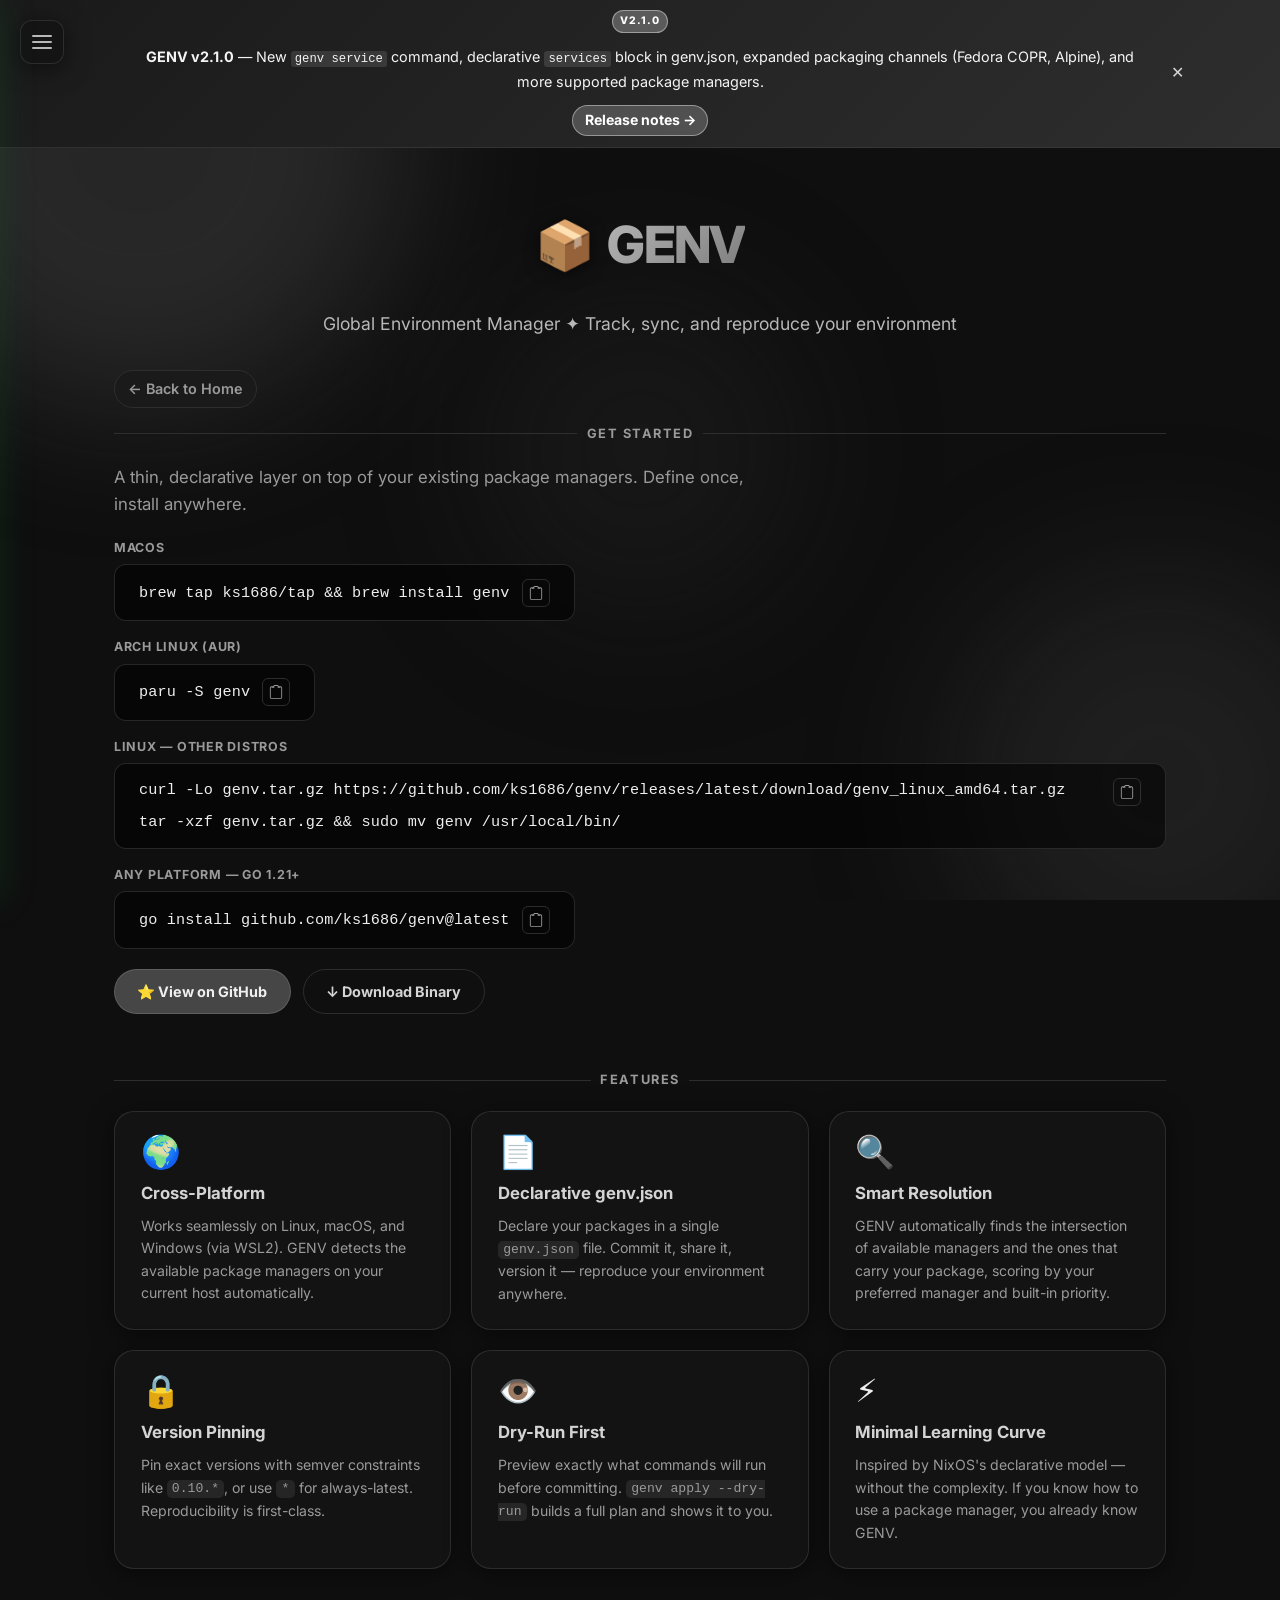
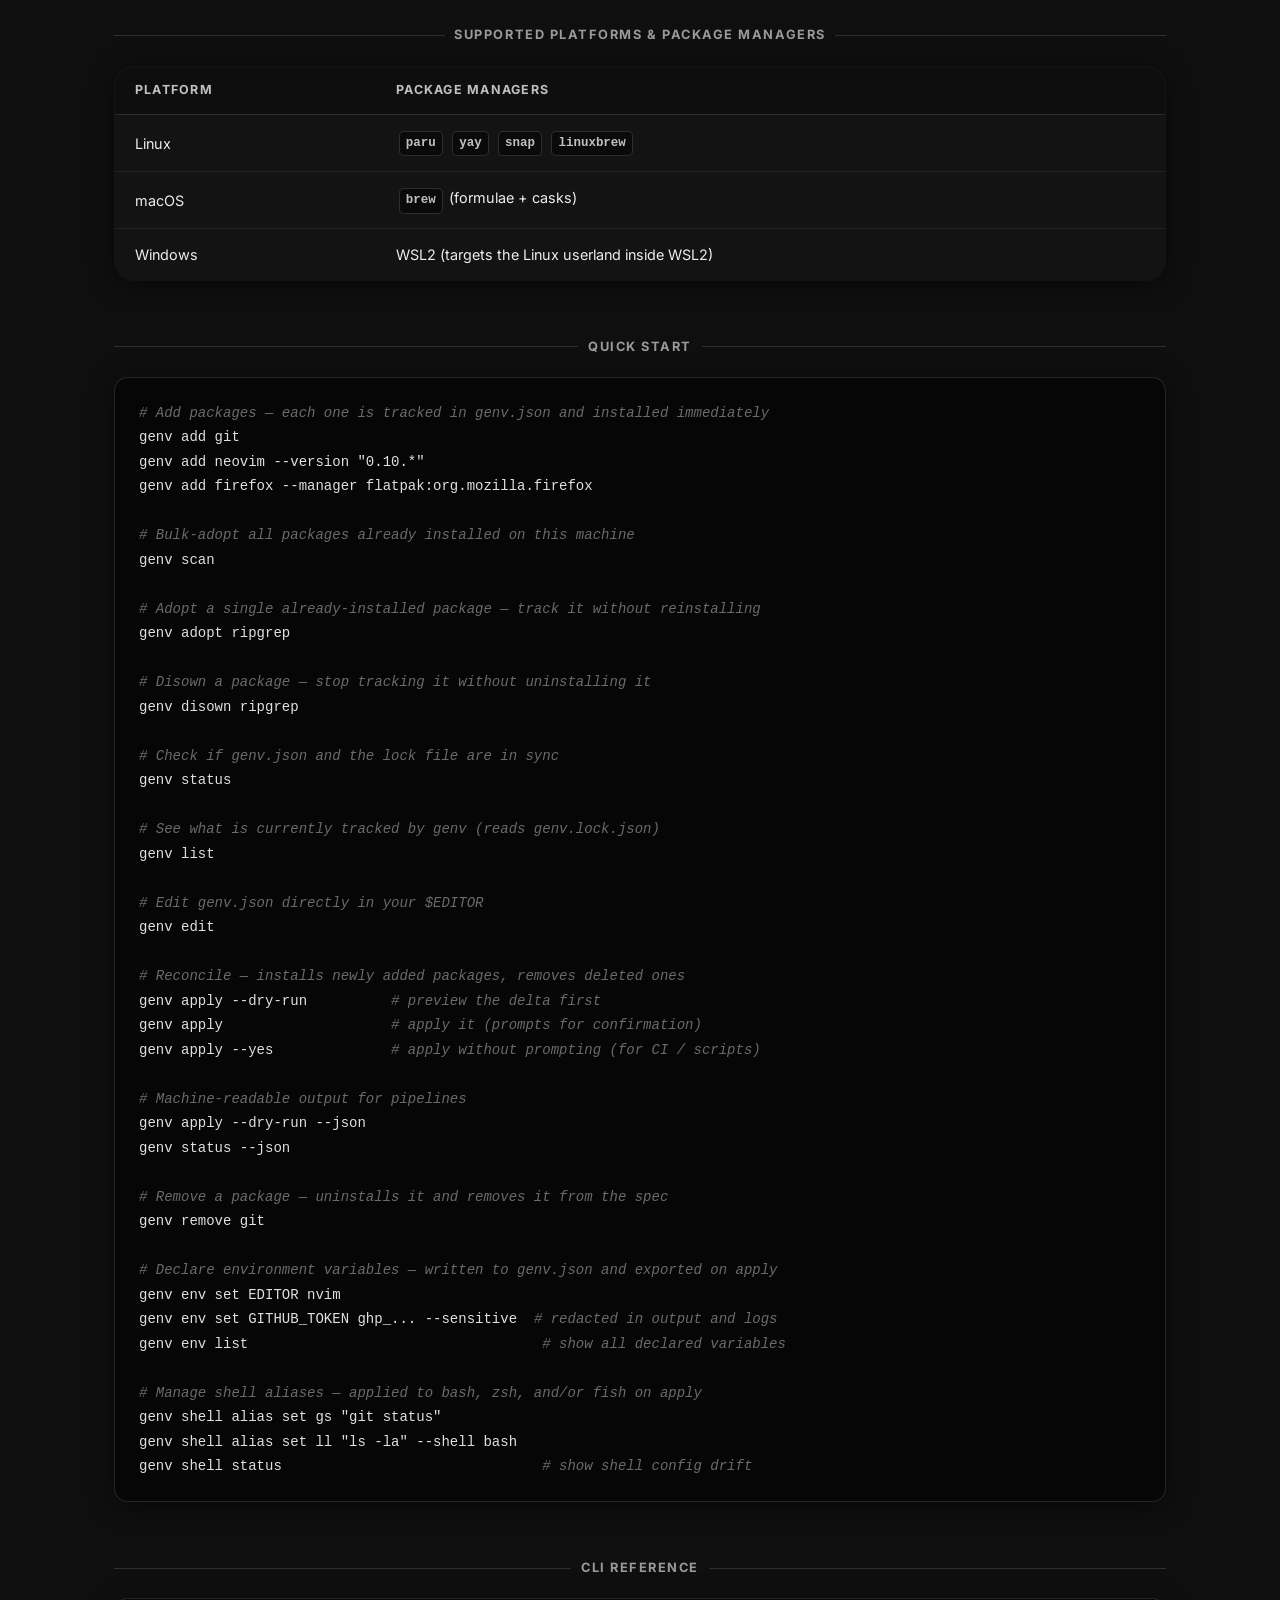
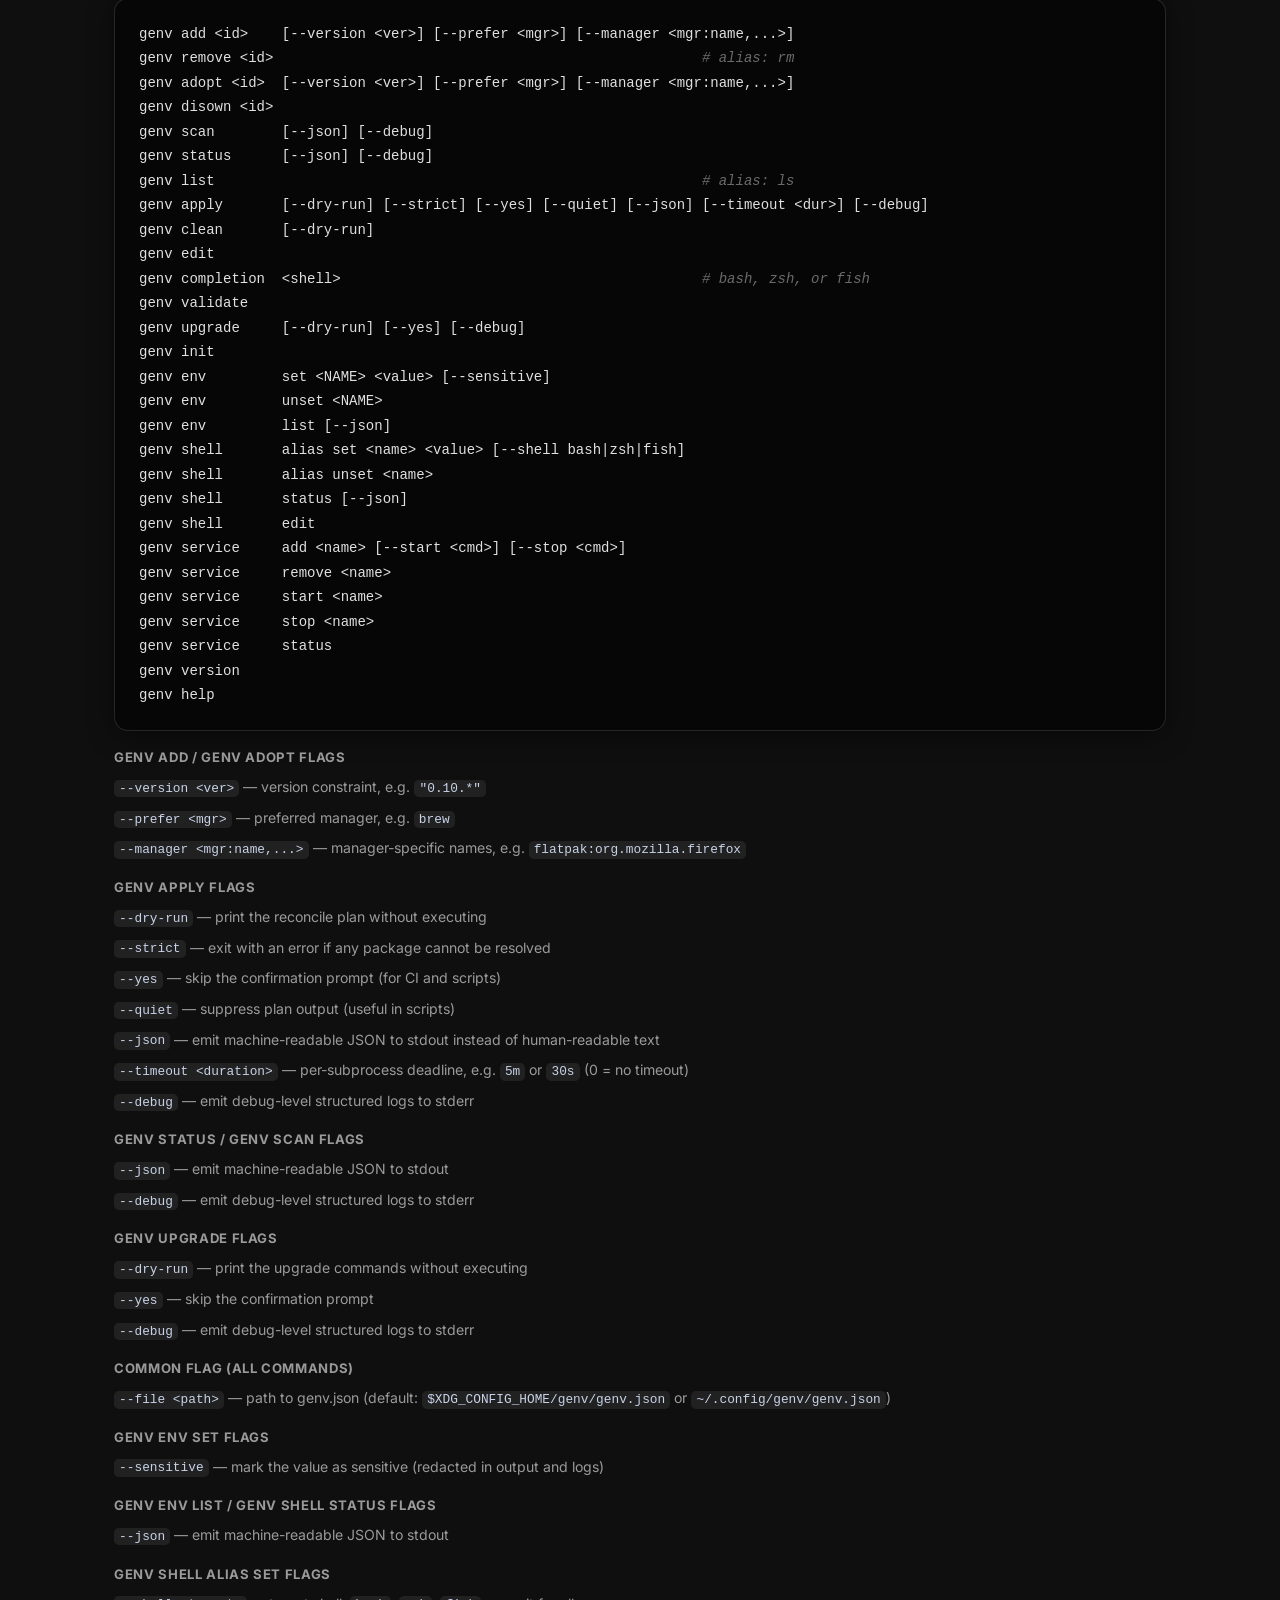
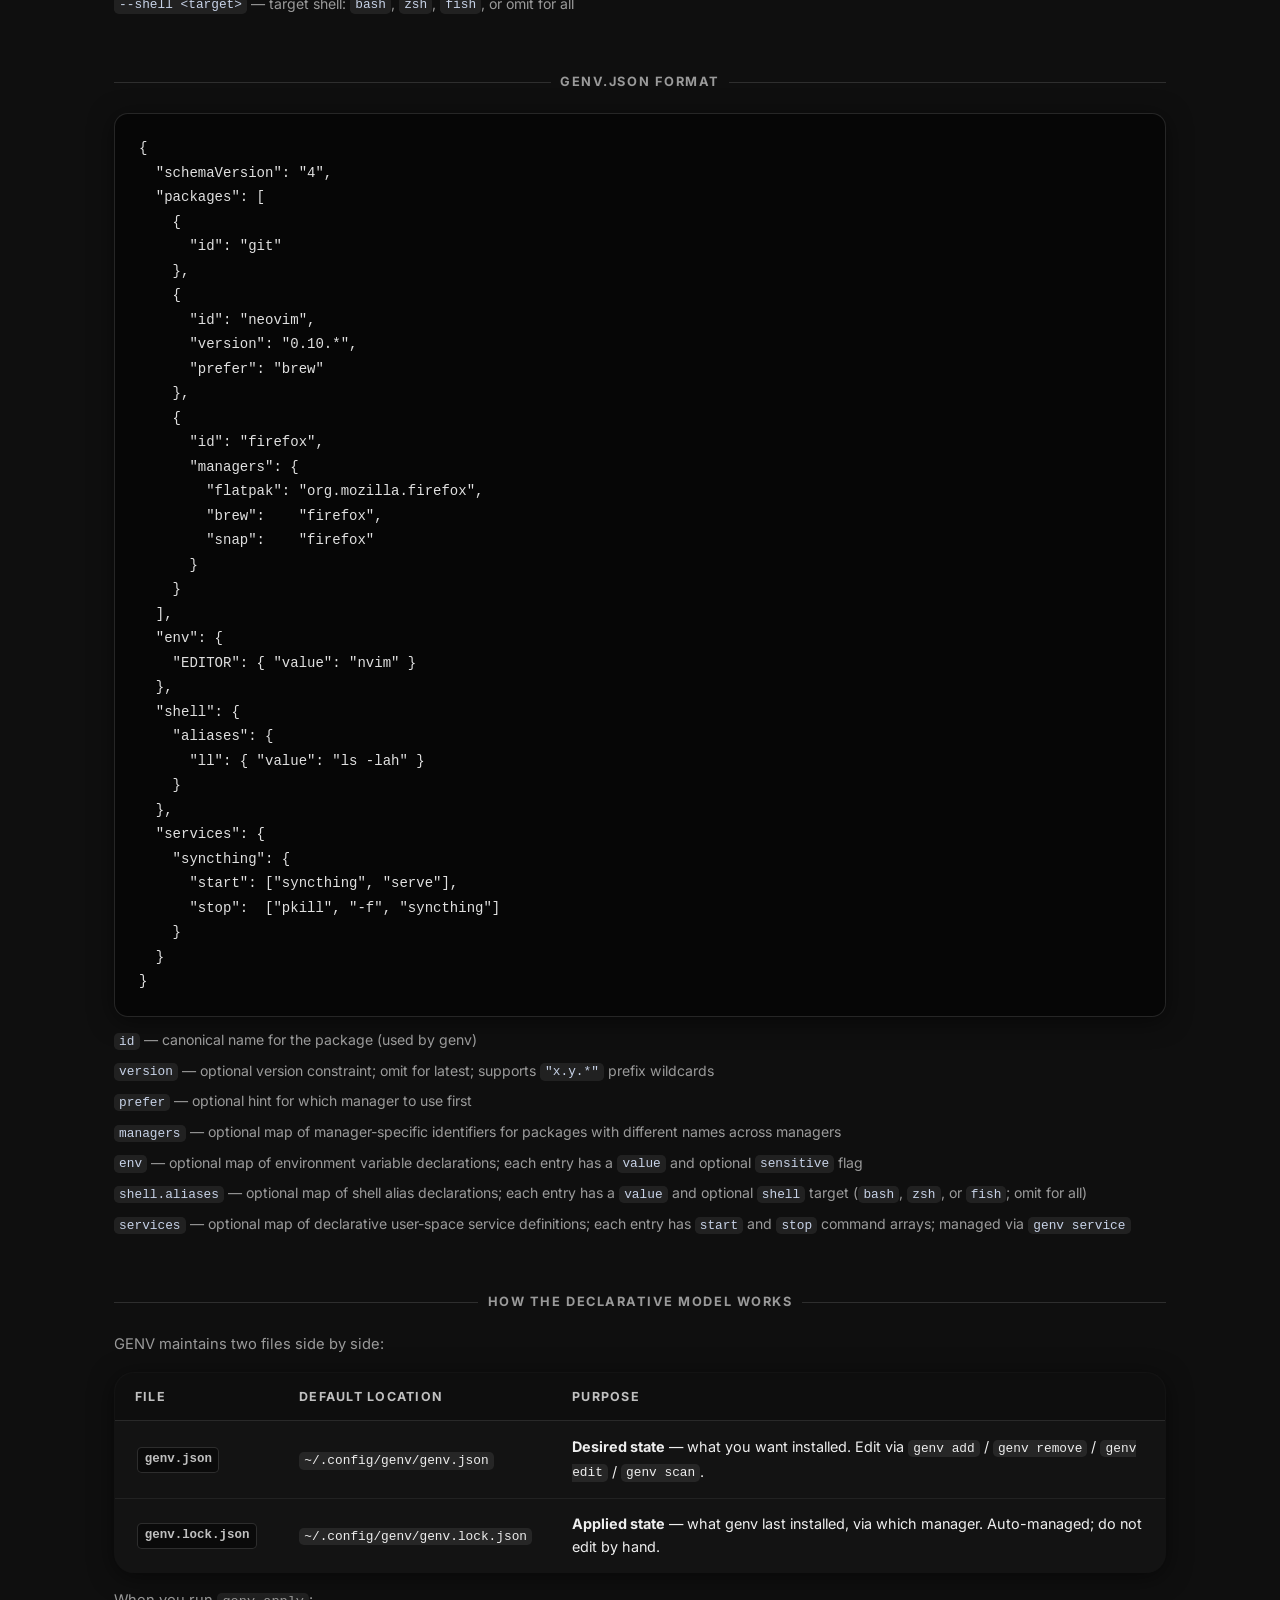
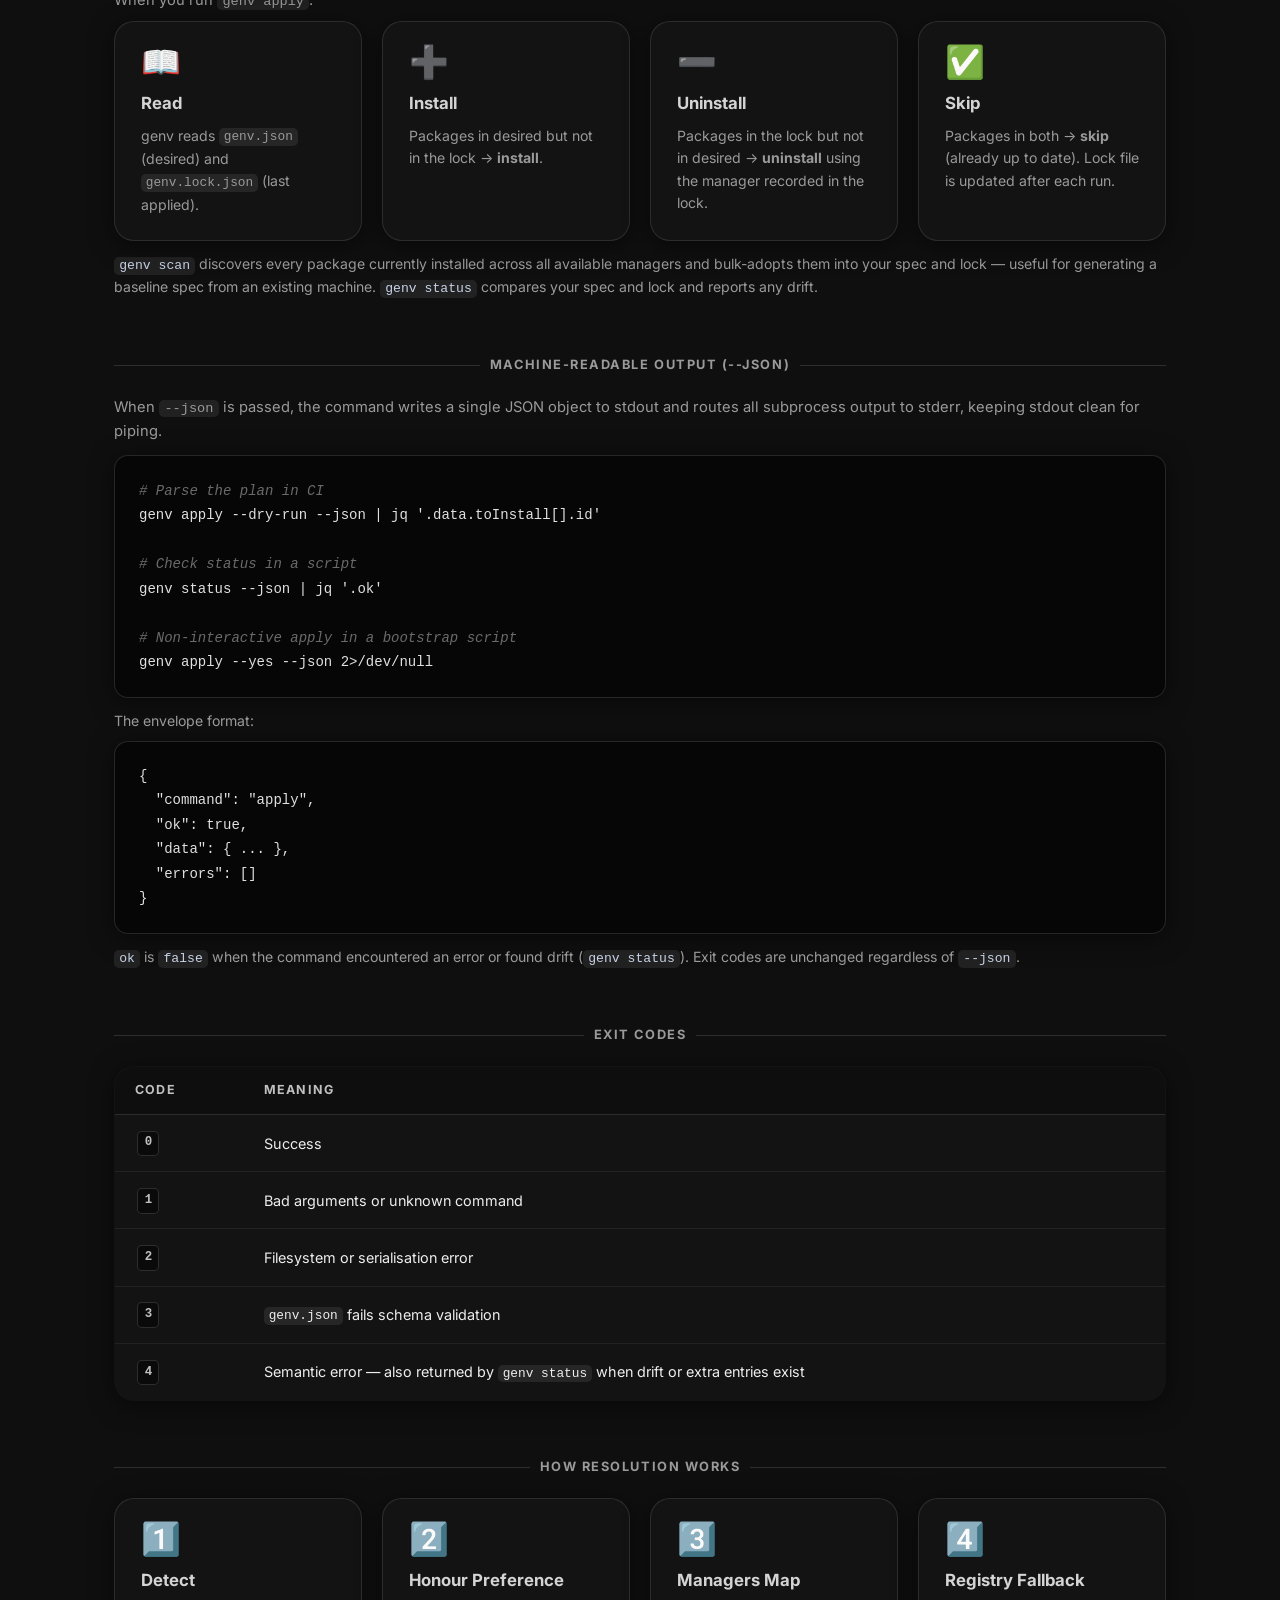
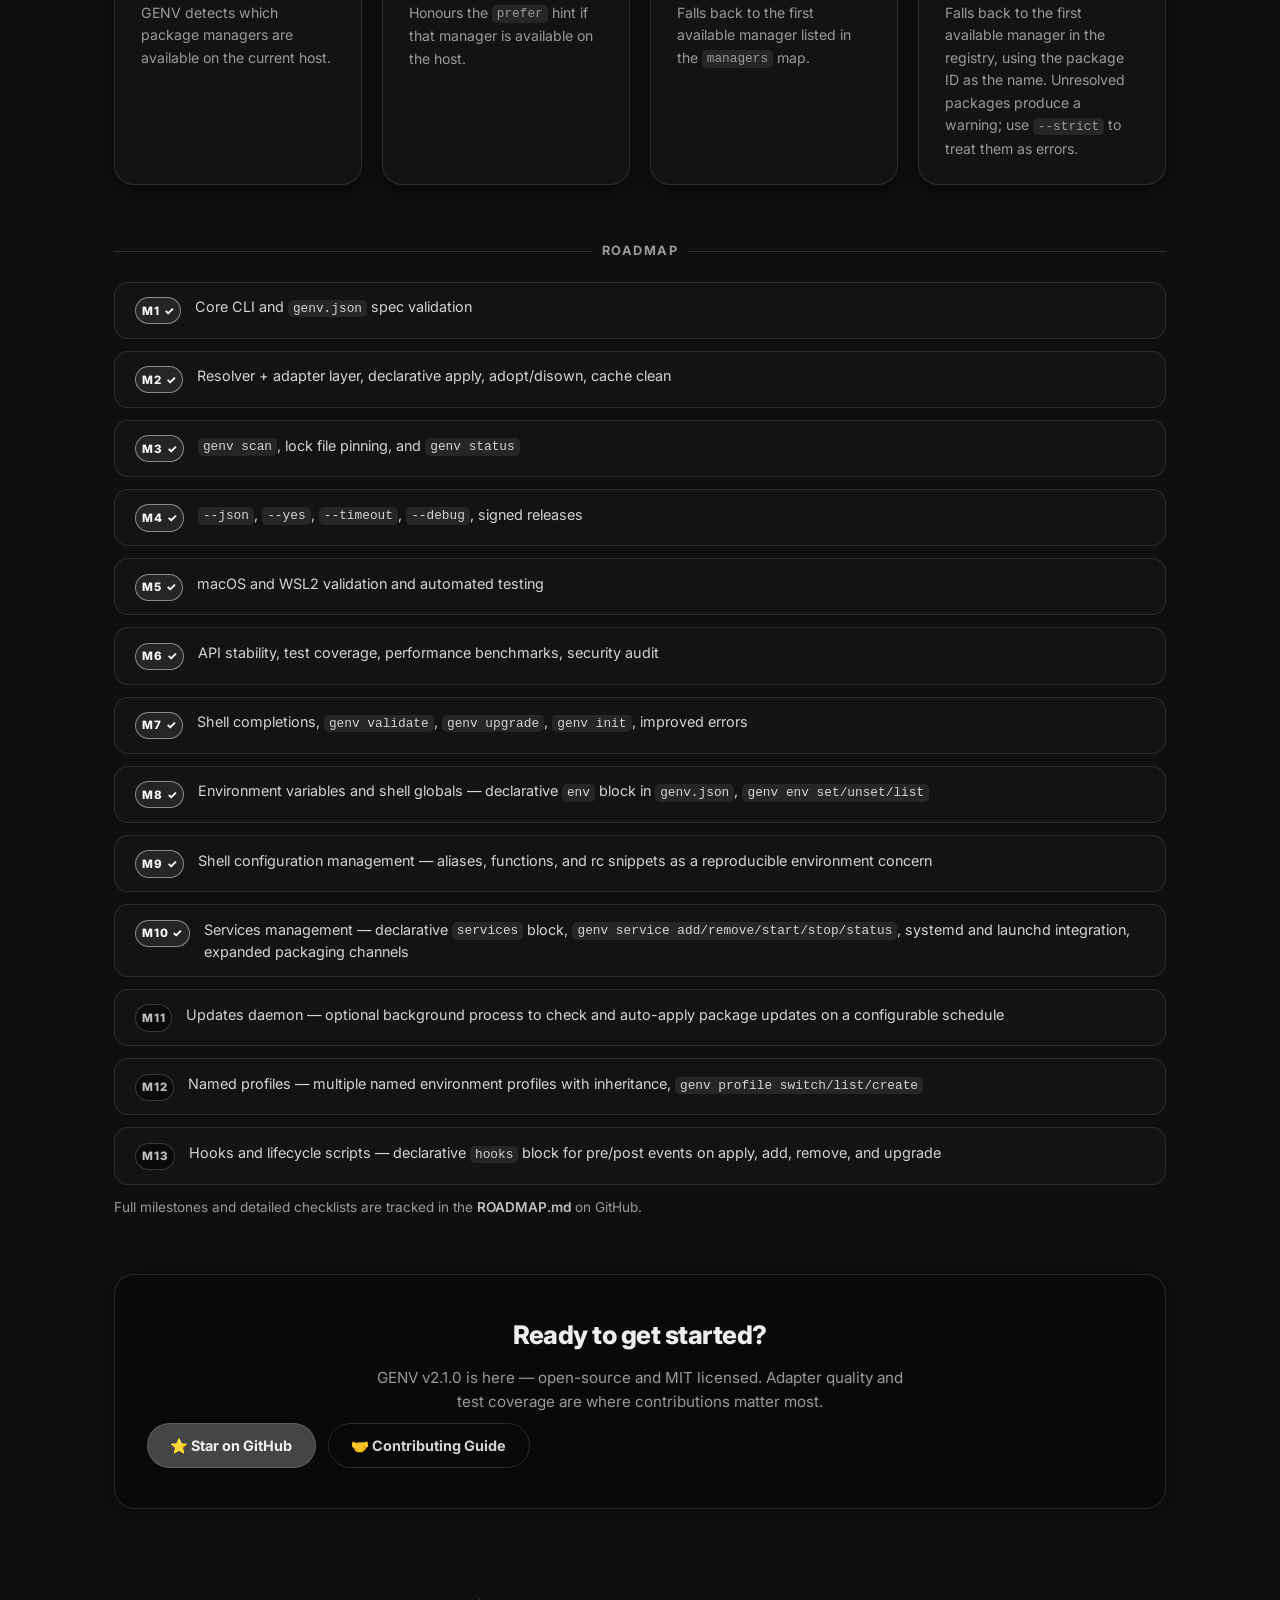
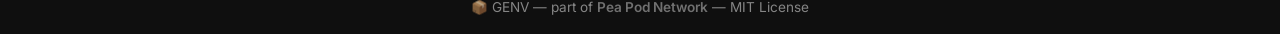
==== genv/index.html @ e80be3cb "Remove $ prompt typos and add copy-to-clipboard buttons to install commands Co-authored-by: ks1686 <" ====
<!DOCTYPE html>
<html lang="en">
  <head>
    <meta charset="UTF-8" />
    <meta name="viewport" content="width=device-width, initial-scale=1.0" />
    <meta name="description" content="GENV — The Global Environment Manager. Track, sync, and reproduce your software environment across Linux, macOS, and WSL2." />
    <meta name="theme-color" content="#000000" />

    <!-- Open Graph / Social preview -->
    <meta property="og:type" content="website" />
    <meta property="og:title" content="GENV — Global Environment Manager" />
    <meta property="og:description" content="Track, sync, and reproduce your software environment across Linux, macOS, and WSL2." />
    <meta property="og:image" content="https://ks1686.github.io/favicon.png" />

    <!-- Favicon -->
    <link rel="icon" type="image/png" href="/favicon.png" />
    <link rel="apple-touch-icon" href="/apple-touch-icon.png" />
    <link rel="manifest" href="/manifest.json" />

    <!-- Fonts -->
    <link rel="preconnect" href="https://fonts.googleapis.com" />
    <link rel="preconnect" href="https://fonts.gstatic.com" crossorigin />
    <link href="https://fonts.googleapis.com/css2?family=Inter:wght@400;600;700;800&display=swap" rel="stylesheet" />

    <!-- Styles -->
    <link rel="stylesheet" href="/css/styles.css" />
    <link rel="stylesheet" href="/css/genv.css" />

    <title>GENV — Global Environment Manager</title>
  </head>
  <body>
    <!-- ========== Announcement Banner ========== -->
    <div class="announcement-banner" id="announcement-banner" role="region" aria-label="Announcement">
      <div class="banner-content">
        <span class="banner-badge" aria-hidden="true">v2.1.0</span>
        <p class="banner-text">
          <strong>GENV v2.1.0</strong> — New <code style="font-size:0.85em;background:rgba(255,255,255,0.12);padding:0.1em 0.35em;border-radius:0.25em;">genv service</code> command, declarative <code style="font-size:0.85em;background:rgba(255,255,255,0.12);padding:0.1em 0.35em;border-radius:0.25em;">services</code> block in genv.json, expanded packaging channels (Fedora COPR, Alpine), and more supported package managers.
        </p>
        <a class="banner-link" href="https://github.com/ks1686/genv/releases/tag/v2.1.0" target="_blank" rel="noopener noreferrer">Release notes →</a>
        <button class="banner-close" id="banner-close" aria-label="Dismiss announcement">✕</button>
      </div>
    </div>

    <!-- Animated background blobs -->
    <div class="bg-decoration" aria-hidden="true">
      <div class="blob blob-1"></div>
      <div class="blob blob-2"></div>
      <div class="blob blob-3"></div>
    </div>

    <!-- ========== Burger Menu ========== -->
    <button class="burger-btn" id="burger-btn" aria-label="Open navigation menu" aria-expanded="false" aria-controls="side-menu">
      <span class="burger-line"></span>
      <span class="burger-line"></span>
      <span class="burger-line"></span>
    </button>

    <!-- Menu backdrop -->
    <div class="menu-overlay" id="menu-overlay" aria-hidden="true"></div>

    <!-- Side drawer -->
    <nav class="side-menu" id="side-menu" aria-label="Site navigation" aria-hidden="true">
      <div class="side-menu-header">
        <span class="side-menu-title">Navigation</span>
        <button class="side-menu-close" id="side-menu-close" aria-label="Close navigation menu">✕</button>
      </div>
      <ul class="side-menu-list">
        <li>
          <a class="side-menu-link" href="/#karim-work">
            <span class="side-menu-icon" aria-hidden="true">🌟</span>
            <span>Karim's Work</span>
          </a>
        </li>
        <li>
          <a class="side-menu-link" href="/#self-hosted">
            <span class="side-menu-icon" aria-hidden="true">🖥️</span>
            <span>Self-Hosted Services</span>
          </a>
        </li>
        <li>
          <a class="side-menu-link" href="/changelogs">
            <span class="side-menu-icon" aria-hidden="true">📋</span>
            <span>Changelogs</span>
          </a>
        </li>
        <li>
          <a class="side-menu-link" href="/genv" aria-current="page">
            <span class="side-menu-icon" aria-hidden="true">📦</span>
            <span>GENV</span>
          </a>
        </li>
        <li role="presentation">
          <p class="side-menu-section-label" role="heading" aria-level="2">On this page</p>
        </li>
        <li>
          <a class="side-menu-link" href="#get-started">
            <span class="side-menu-icon" aria-hidden="true">🚀</span>
            <span>Get Started</span>
          </a>
        </li>
        <li>
          <a class="side-menu-link" href="#features">
            <span class="side-menu-icon" aria-hidden="true">✨</span>
            <span>Features</span>
          </a>
        </li>
        <li>
          <a class="side-menu-link" href="#platforms">
            <span class="side-menu-icon" aria-hidden="true">🖥️</span>
            <span>Platforms</span>
          </a>
        </li>
        <li>
          <a class="side-menu-link" href="#quick-start">
            <span class="side-menu-icon" aria-hidden="true">⚡</span>
            <span>Quick Start</span>
          </a>
        </li>
        <li>
          <a class="side-menu-link" href="#cli-reference">
            <span class="side-menu-icon" aria-hidden="true">💻</span>
            <span>CLI Reference</span>
          </a>
        </li>
        <li>
          <a class="side-menu-link" href="#genv-json-format">
            <span class="side-menu-icon" aria-hidden="true">📄</span>
            <span>genv.json Format</span>
          </a>
        </li>
        <li>
          <a class="side-menu-link" href="#declarative-model">
            <span class="side-menu-icon" aria-hidden="true">🔄</span>
            <span>Declarative Model</span>
          </a>
        </li>
        <li>
          <a class="side-menu-link" href="#json-output">
            <span class="side-menu-icon" aria-hidden="true">🖥️</span>
            <span>Machine-readable Output</span>
          </a>
        </li>
        <li>
          <a class="side-menu-link" href="#exit-codes">
            <span class="side-menu-icon" aria-hidden="true">🔢</span>
            <span>Exit Codes</span>
          </a>
        </li>
        <li>
          <a class="side-menu-link" href="#resolution">
            <span class="side-menu-icon" aria-hidden="true">🔍</span>
            <span>Resolution</span>
          </a>
        </li>
        <li>
          <a class="side-menu-link" href="#roadmap">
            <span class="side-menu-icon" aria-hidden="true">🗺️</span>
            <span>Roadmap</span>
          </a>
        </li>
      </ul>
    </nav>

    <!-- ========== Header ========== -->
    <header>
      <div class="container">
        <div class="logo-wrap">
          <span class="logo-icon" aria-hidden="true">📦</span>
          <h1 class="site-title">GENV</h1>
        </div>
        <p class="site-tagline">Global Environment Manager ✦ Track, sync, and reproduce your environment</p>
      </div>
    </header>

    <!-- ========== Main Content ========== -->
    <main>
      <div class="container">

        <!-- Back to home -->
        <a class="nav-back" href="/" aria-label="Back to home">← Back to Home</a>

        <!-- ---- Hero install command ---- -->
        <section id="get-started" class="section" aria-labelledby="install-heading">
          <div class="section-label" id="install-heading">
            <span>Get Started</span>
          </div>
          <p class="genv-hero-tagline">
            A thin, declarative layer on top of your existing package managers. Define once, install anywhere.
          </p>
          <div style="display:flex;flex-direction:column;gap:1rem;">
            <div>
              <p style="font-size:0.78rem;color:var(--genv-text-muted);margin-bottom:0.4rem;font-weight:700;text-transform:uppercase;letter-spacing:0.06em;">macOS</p>
              <div class="genv-install-block" aria-label="Install command for macOS">
                <span class="install-cmd">brew tap ks1686/tap &amp;&amp; brew install genv</span>
                <button class="copy-btn" aria-label="Copy command to clipboard" title="Copy">
                  <svg xmlns="http://www.w3.org/2000/svg" viewBox="0 0 16 16" fill="currentColor" aria-hidden="true"><path d="M4 1.5H3a2 2 0 0 0-2 2V14a2 2 0 0 0 2 2h10a2 2 0 0 0 2-2V3.5a2 2 0 0 0-2-2h-1v1h1a1 1 0 0 1 1 1V14a1 1 0 0 1-1 1H3a1 1 0 0 1-1-1V3.5a1 1 0 0 1 1-1h1v-1z"/><path d="M9.5 1a.5.5 0 0 1 .5.5v1a.5.5 0 0 1-.5.5h-3a.5.5 0 0 1-.5-.5v-1a.5.5 0 0 1 .5-.5h3zm-3-1A1.5 1.5 0 0 0 5 1.5h-.5A1.5 1.5 0 0 0 3 3h10a1.5 1.5 0 0 0-1.5-1.5H11A1.5 1.5 0 0 0 9.5 0h-3z"/></svg>
                </button>
              </div>
            </div>
            <div>
              <p style="font-size:0.78rem;color:var(--genv-text-muted);margin-bottom:0.4rem;font-weight:700;text-transform:uppercase;letter-spacing:0.06em;">Arch Linux (AUR)</p>
              <div class="genv-install-block" aria-label="Install command for Arch Linux via AUR">
                <span class="install-cmd">paru -S genv</span>
                <button class="copy-btn" aria-label="Copy command to clipboard" title="Copy">
                  <svg xmlns="http://www.w3.org/2000/svg" viewBox="0 0 16 16" fill="currentColor" aria-hidden="true"><path d="M4 1.5H3a2 2 0 0 0-2 2V14a2 2 0 0 0 2 2h10a2 2 0 0 0 2-2V3.5a2 2 0 0 0-2-2h-1v1h1a1 1 0 0 1 1 1V14a1 1 0 0 1-1 1H3a1 1 0 0 1-1-1V3.5a1 1 0 0 1 1-1h1v-1z"/><path d="M9.5 1a.5.5 0 0 1 .5.5v1a.5.5 0 0 1-.5.5h-3a.5.5 0 0 1-.5-.5v-1a.5.5 0 0 1 .5-.5h3zm-3-1A1.5 1.5 0 0 0 5 1.5h-.5A1.5 1.5 0 0 0 3 3h10a1.5 1.5 0 0 0-1.5-1.5H11A1.5 1.5 0 0 0 9.5 0h-3z"/></svg>
                </button>
              </div>
            </div>
            <div>
              <p style="font-size:0.78rem;color:var(--genv-text-muted);margin-bottom:0.4rem;font-weight:700;text-transform:uppercase;letter-spacing:0.06em;">Linux — Other Distros</p>
              <div class="genv-install-block" aria-label="Install command for Linux via pre-built binary" style="align-items:flex-start;width:100%;box-sizing:border-box;">
                <div style="display:flex;flex-direction:column;gap:0.5rem;flex:1;">
                  <span class="install-cmd">curl -Lo genv.tar.gz https://github.com/ks1686/genv/releases/latest/download/genv_linux_amd64.tar.gz</span>
                  <span class="install-cmd">tar -xzf genv.tar.gz &amp;&amp; sudo mv genv /usr/local/bin/</span>
                </div>
                <button class="copy-btn" aria-label="Copy commands to clipboard" title="Copy" style="align-self:flex-start;">
                  <svg xmlns="http://www.w3.org/2000/svg" viewBox="0 0 16 16" fill="currentColor" aria-hidden="true"><path d="M4 1.5H3a2 2 0 0 0-2 2V14a2 2 0 0 0 2 2h10a2 2 0 0 0 2-2V3.5a2 2 0 0 0-2-2h-1v1h1a1 1 0 0 1 1 1V14a1 1 0 0 1-1 1H3a1 1 0 0 1-1-1V3.5a1 1 0 0 1 1-1h1v-1z"/><path d="M9.5 1a.5.5 0 0 1 .5.5v1a.5.5 0 0 1-.5.5h-3a.5.5 0 0 1-.5-.5v-1a.5.5 0 0 1 .5-.5h3zm-3-1A1.5 1.5 0 0 0 5 1.5h-.5A1.5 1.5 0 0 0 3 3h10a1.5 1.5 0 0 0-1.5-1.5H11A1.5 1.5 0 0 0 9.5 0h-3z"/></svg>
                </button>
              </div>
            </div>
            <div>
              <p style="font-size:0.78rem;color:var(--genv-text-muted);margin-bottom:0.4rem;font-weight:700;text-transform:uppercase;letter-spacing:0.06em;">Any platform — Go 1.21+</p>
              <div class="genv-install-block" aria-label="Install command via Go">
                <span class="install-cmd">go install github.com/ks1686/genv@latest</span>
                <button class="copy-btn" aria-label="Copy command to clipboard" title="Copy">
                  <svg xmlns="http://www.w3.org/2000/svg" viewBox="0 0 16 16" fill="currentColor" aria-hidden="true"><path d="M4 1.5H3a2 2 0 0 0-2 2V14a2 2 0 0 0 2 2h10a2 2 0 0 0 2-2V3.5a2 2 0 0 0-2-2h-1v1h1a1 1 0 0 1 1 1V14a1 1 0 0 1-1 1H3a1 1 0 0 1-1-1V3.5a1 1 0 0 1 1-1h1v-1z"/><path d="M9.5 1a.5.5 0 0 1 .5.5v1a.5.5 0 0 1-.5.5h-3a.5.5 0 0 1-.5-.5v-1a.5.5 0 0 1 .5-.5h3zm-3-1A1.5 1.5 0 0 0 5 1.5h-.5A1.5 1.5 0 0 0 3 3h10a1.5 1.5 0 0 0-1.5-1.5H11A1.5 1.5 0 0 0 9.5 0h-3z"/></svg>
                </button>
              </div>
            </div>
          </div>
          <div class="genv-cta-buttons" style="margin-top:1.25rem;">
            <a class="btn-primary" href="https://github.com/ks1686/genv" target="_blank" rel="noopener noreferrer">
              ⭐ View on GitHub
            </a>
            <a class="btn-secondary" href="https://github.com/ks1686/genv/releases" target="_blank" rel="noopener noreferrer">
              ↓ Download Binary
            </a>
          </div>
        </section>

        <!-- ---- Features ---- -->
        <section id="features" class="section" aria-labelledby="features-heading">
          <div class="section-label" id="features-heading">
            <span>Features</span>
          </div>
          <div class="genv-features-grid">
            <div class="genv-feature-card">
              <span class="genv-feature-icon" aria-hidden="true">🌍</span>
              <p class="genv-feature-title">Cross-Platform</p>
              <p class="genv-feature-desc">
                Works seamlessly on Linux, macOS, and Windows (via WSL2). GENV detects the available package managers on your current host automatically.
              </p>
            </div>
            <div class="genv-feature-card">
              <span class="genv-feature-icon" aria-hidden="true">📄</span>
              <p class="genv-feature-title">Declarative genv.json</p>
              <p class="genv-feature-desc">
                Declare your packages in a single <code style="font-size:0.82rem;background:rgba(255,255,255,0.08);padding:0.1em 0.4em;border-radius:0.3rem;">genv.json</code> file. Commit it, share it, version it — reproduce your environment anywhere.
              </p>
            </div>
            <div class="genv-feature-card">
              <span class="genv-feature-icon" aria-hidden="true">🔍</span>
              <p class="genv-feature-title">Smart Resolution</p>
              <p class="genv-feature-desc">
                GENV automatically finds the intersection of available managers and the ones that carry your package, scoring by your preferred manager and built-in priority.
              </p>
            </div>
            <div class="genv-feature-card">
              <span class="genv-feature-icon" aria-hidden="true">🔒</span>
              <p class="genv-feature-title">Version Pinning</p>
              <p class="genv-feature-desc">
                Pin exact versions with semver constraints like <code style="font-size:0.82rem;background:rgba(255,255,255,0.08);padding:0.1em 0.4em;border-radius:0.3rem;">0.10.*</code>, or use <code style="font-size:0.82rem;background:rgba(255,255,255,0.08);padding:0.1em 0.4em;border-radius:0.3rem;">*</code> for always-latest. Reproducibility is first-class.
              </p>
            </div>
            <div class="genv-feature-card">
              <span class="genv-feature-icon" aria-hidden="true">👁️</span>
              <p class="genv-feature-title">Dry-Run First</p>
              <p class="genv-feature-desc">
                Preview exactly what commands will run before committing. <code style="font-size:0.82rem;background:rgba(255,255,255,0.08);padding:0.1em 0.4em;border-radius:0.3rem;">genv apply --dry-run</code> builds a full plan and shows it to you.
              </p>
            </div>
            <div class="genv-feature-card">
              <span class="genv-feature-icon" aria-hidden="true">⚡</span>
              <p class="genv-feature-title">Minimal Learning Curve</p>
              <p class="genv-feature-desc">
                Inspired by NixOS's declarative model — without the complexity. If you know how to use a package manager, you already know GENV.
              </p>
            </div>
          </div>
        </section>

        <!-- ---- Platforms ---- -->
        <section id="platforms" class="section" aria-labelledby="platforms-heading">
          <div class="section-label" id="platforms-heading">
            <span>Supported Platforms &amp; Package Managers</span>
          </div>
          <table class="genv-platform-table" aria-label="Supported platforms and package managers">
            <thead>
              <tr>
                <th scope="col">Platform</th>
                <th scope="col">Package Managers</th>
              </tr>
            </thead>
            <tbody>
              <tr>
                <td>Linux</td>
                <td>
                  <span class="code-tag">paru</span>
                  <span class="code-tag">yay</span>
                  <span class="code-tag">snap</span>
                  <span class="code-tag">linuxbrew</span>
                </td>
              </tr>
              <tr>
                <td>macOS</td>
                <td>
                  <span class="code-tag">brew</span> (formulae + casks)
                </td>
              </tr>
              <tr>
                <td>Windows</td>
                <td>WSL2 (targets the Linux userland inside WSL2)</td>
              </tr>
            </tbody>
          </table>
        </section>

        <!-- ---- Quick Start ---- -->
        <section id="quick-start" class="section" aria-labelledby="quickstart-heading">
          <div class="section-label" id="quickstart-heading">
            <span>Quick Start</span>
          </div>
          <pre class="genv-code-block" aria-label="Quick start commands"><span class="comment"># Add packages — each one is tracked in genv.json and installed immediately</span>
genv add git
genv add neovim --version "0.10.*"
genv add firefox --manager flatpak:org.mozilla.firefox

<span class="comment"># Bulk-adopt all packages already installed on this machine</span>
genv scan

<span class="comment"># Adopt a single already-installed package — track it without reinstalling</span>
genv adopt ripgrep

<span class="comment"># Disown a package — stop tracking it without uninstalling it</span>
genv disown ripgrep

<span class="comment"># Check if genv.json and the lock file are in sync</span>
genv status

<span class="comment"># See what is currently tracked by genv (reads genv.lock.json)</span>
genv list

<span class="comment"># Edit genv.json directly in your $EDITOR</span>
genv edit

<span class="comment"># Reconcile — installs newly added packages, removes deleted ones</span>
genv apply --dry-run          <span class="comment"># preview the delta first</span>
genv apply                    <span class="comment"># apply it (prompts for confirmation)</span>
genv apply --yes              <span class="comment"># apply without prompting (for CI / scripts)</span>

<span class="comment"># Machine-readable output for pipelines</span>
genv apply --dry-run --json
genv status --json

<span class="comment"># Remove a package — uninstalls it and removes it from the spec</span>
genv remove git

<span class="comment"># Declare environment variables — written to genv.json and exported on apply</span>
genv env set EDITOR nvim
genv env set GITHUB_TOKEN ghp_... --sensitive  <span class="comment"># redacted in output and logs</span>
genv env list                                   <span class="comment"># show all declared variables</span>

<span class="comment"># Manage shell aliases — applied to bash, zsh, and/or fish on apply</span>
genv shell alias set gs "git status"
genv shell alias set ll "ls -la" --shell bash
genv shell status                               <span class="comment"># show shell config drift</span></pre>
        </section>

        <!-- ---- CLI Reference ---- -->
        <section id="cli-reference" class="section" aria-labelledby="cli-heading">
          <div class="section-label" id="cli-heading">
            <span>CLI Reference</span>
          </div>
          <pre class="genv-code-block" aria-label="CLI reference">genv add &lt;id&gt;    [--version &lt;ver&gt;] [--prefer &lt;mgr&gt;] [--manager &lt;mgr:name,...&gt;]
genv remove &lt;id&gt;                                                   <span class="comment"># alias: rm</span>
genv adopt &lt;id&gt;  [--version &lt;ver&gt;] [--prefer &lt;mgr&gt;] [--manager &lt;mgr:name,...&gt;]
genv disown &lt;id&gt;
genv scan        [--json] [--debug]
genv status      [--json] [--debug]
genv list                                                          <span class="comment"># alias: ls</span>
genv apply       [--dry-run] [--strict] [--yes] [--quiet] [--json] [--timeout &lt;dur&gt;] [--debug]
genv clean       [--dry-run]
genv edit
genv completion  &lt;shell&gt;                                           <span class="comment"># bash, zsh, or fish</span>
genv validate
genv upgrade     [--dry-run] [--yes] [--debug]
genv init
genv env         set &lt;NAME&gt; &lt;value&gt; [--sensitive]
genv env         unset &lt;NAME&gt;
genv env         list [--json]
genv shell       alias set &lt;name&gt; &lt;value&gt; [--shell bash|zsh|fish]
genv shell       alias unset &lt;name&gt;
genv shell       status [--json]
genv shell       edit
genv service     add &lt;name&gt; [--start &lt;cmd&gt;] [--stop &lt;cmd&gt;]
genv service     remove &lt;name&gt;
genv service     start &lt;name&gt;
genv service     stop &lt;name&gt;
genv service     status
genv version
genv help</pre>
          <p style="font-size:0.82rem;font-weight:700;color:var(--genv-text-muted);text-transform:uppercase;letter-spacing:0.05em;margin-top:1rem;margin-bottom:0.5rem;">
            genv add / genv adopt flags
          </p>
          <ul style="list-style:none;display:flex;flex-direction:column;gap:0.45rem;">
            <li style="font-size:0.88rem;color:var(--genv-text-muted);">
              <code style="font-size:0.8rem;background:rgba(255,255,255,0.08);padding:0.1em 0.4em;border-radius:0.3rem;color:#c8d3e8;">--version &lt;ver&gt;</code>
              — version constraint, e.g. <code style="font-size:0.8rem;background:rgba(255,255,255,0.08);padding:0.1em 0.4em;border-radius:0.3rem;color:#c8d3e8;">"0.10.*"</code>
            </li>
            <li style="font-size:0.88rem;color:var(--genv-text-muted);">
              <code style="font-size:0.8rem;background:rgba(255,255,255,0.08);padding:0.1em 0.4em;border-radius:0.3rem;color:#c8d3e8;">--prefer &lt;mgr&gt;</code>
              — preferred manager, e.g. <code style="font-size:0.8rem;background:rgba(255,255,255,0.08);padding:0.1em 0.4em;border-radius:0.3rem;color:#c8d3e8;">brew</code>
            </li>
            <li style="font-size:0.88rem;color:var(--genv-text-muted);">
              <code style="font-size:0.8rem;background:rgba(255,255,255,0.08);padding:0.1em 0.4em;border-radius:0.3rem;color:#c8d3e8;">--manager &lt;mgr:name,...&gt;</code>
              — manager-specific names, e.g. <code style="font-size:0.8rem;background:rgba(255,255,255,0.08);padding:0.1em 0.4em;border-radius:0.3rem;color:#c8d3e8;">flatpak:org.mozilla.firefox</code>
            </li>
          </ul>
          <p style="font-size:0.82rem;font-weight:700;color:var(--genv-text-muted);text-transform:uppercase;letter-spacing:0.05em;margin-top:1rem;margin-bottom:0.5rem;">
            genv apply flags
          </p>
          <ul style="list-style:none;display:flex;flex-direction:column;gap:0.45rem;">
            <li style="font-size:0.88rem;color:var(--genv-text-muted);">
              <code style="font-size:0.8rem;background:rgba(255,255,255,0.08);padding:0.1em 0.4em;border-radius:0.3rem;color:#c8d3e8;">--dry-run</code>
              — print the reconcile plan without executing
            </li>
            <li style="font-size:0.88rem;color:var(--genv-text-muted);">
              <code style="font-size:0.8rem;background:rgba(255,255,255,0.08);padding:0.1em 0.4em;border-radius:0.3rem;color:#c8d3e8;">--strict</code>
              — exit with an error if any package cannot be resolved
            </li>
            <li style="font-size:0.88rem;color:var(--genv-text-muted);">
              <code style="font-size:0.8rem;background:rgba(255,255,255,0.08);padding:0.1em 0.4em;border-radius:0.3rem;color:#c8d3e8;">--yes</code>
              — skip the confirmation prompt (for CI and scripts)
            </li>
            <li style="font-size:0.88rem;color:var(--genv-text-muted);">
              <code style="font-size:0.8rem;background:rgba(255,255,255,0.08);padding:0.1em 0.4em;border-radius:0.3rem;color:#c8d3e8;">--quiet</code>
              — suppress plan output (useful in scripts)
            </li>
            <li style="font-size:0.88rem;color:var(--genv-text-muted);">
              <code style="font-size:0.8rem;background:rgba(255,255,255,0.08);padding:0.1em 0.4em;border-radius:0.3rem;color:#c8d3e8;">--json</code>
              — emit machine-readable JSON to stdout instead of human-readable text
            </li>
            <li style="font-size:0.88rem;color:var(--genv-text-muted);">
              <code style="font-size:0.8rem;background:rgba(255,255,255,0.08);padding:0.1em 0.4em;border-radius:0.3rem;color:#c8d3e8;">--timeout &lt;duration&gt;</code>
              — per-subprocess deadline, e.g. <code style="font-size:0.8rem;background:rgba(255,255,255,0.08);padding:0.1em 0.4em;border-radius:0.3rem;color:#c8d3e8;">5m</code> or <code style="font-size:0.8rem;background:rgba(255,255,255,0.08);padding:0.1em 0.4em;border-radius:0.3rem;color:#c8d3e8;">30s</code> (0 = no timeout)
            </li>
            <li style="font-size:0.88rem;color:var(--genv-text-muted);">
              <code style="font-size:0.8rem;background:rgba(255,255,255,0.08);padding:0.1em 0.4em;border-radius:0.3rem;color:#c8d3e8;">--debug</code>
              — emit debug-level structured logs to stderr
            </li>
          </ul>
          <p style="font-size:0.82rem;font-weight:700;color:var(--genv-text-muted);text-transform:uppercase;letter-spacing:0.05em;margin-top:1rem;margin-bottom:0.5rem;">
            genv status / genv scan flags
          </p>
          <ul style="list-style:none;display:flex;flex-direction:column;gap:0.45rem;">
            <li style="font-size:0.88rem;color:var(--genv-text-muted);">
              <code style="font-size:0.8rem;background:rgba(255,255,255,0.08);padding:0.1em 0.4em;border-radius:0.3rem;color:#c8d3e8;">--json</code>
              — emit machine-readable JSON to stdout
            </li>
            <li style="font-size:0.88rem;color:var(--genv-text-muted);">
              <code style="font-size:0.8rem;background:rgba(255,255,255,0.08);padding:0.1em 0.4em;border-radius:0.3rem;color:#c8d3e8;">--debug</code>
              — emit debug-level structured logs to stderr
            </li>
          </ul>
          <p style="font-size:0.82rem;font-weight:700;color:var(--genv-text-muted);text-transform:uppercase;letter-spacing:0.05em;margin-top:1rem;margin-bottom:0.5rem;">
            genv upgrade flags
          </p>
          <ul style="list-style:none;display:flex;flex-direction:column;gap:0.45rem;">
            <li style="font-size:0.88rem;color:var(--genv-text-muted);">
              <code style="font-size:0.8rem;background:rgba(255,255,255,0.08);padding:0.1em 0.4em;border-radius:0.3rem;color:#c8d3e8;">--dry-run</code>
              — print the upgrade commands without executing
            </li>
            <li style="font-size:0.88rem;color:var(--genv-text-muted);">
              <code style="font-size:0.8rem;background:rgba(255,255,255,0.08);padding:0.1em 0.4em;border-radius:0.3rem;color:#c8d3e8;">--yes</code>
              — skip the confirmation prompt
            </li>
            <li style="font-size:0.88rem;color:var(--genv-text-muted);">
              <code style="font-size:0.8rem;background:rgba(255,255,255,0.08);padding:0.1em 0.4em;border-radius:0.3rem;color:#c8d3e8;">--debug</code>
              — emit debug-level structured logs to stderr
            </li>
          </ul>
          <p style="font-size:0.82rem;font-weight:700;color:var(--genv-text-muted);text-transform:uppercase;letter-spacing:0.05em;margin-top:1rem;margin-bottom:0.5rem;">
            Common flag (all commands)
          </p>
          <ul style="list-style:none;display:flex;flex-direction:column;gap:0.45rem;">
            <li style="font-size:0.88rem;color:var(--genv-text-muted);">
              <code style="font-size:0.8rem;background:rgba(255,255,255,0.08);padding:0.1em 0.4em;border-radius:0.3rem;color:#c8d3e8;">--file &lt;path&gt;</code>
              — path to genv.json (default: <code style="font-size:0.8rem;background:rgba(255,255,255,0.08);padding:0.1em 0.4em;border-radius:0.3rem;color:#c8d3e8;">$XDG_CONFIG_HOME/genv/genv.json</code> or <code style="font-size:0.8rem;background:rgba(255,255,255,0.08);padding:0.1em 0.4em;border-radius:0.3rem;color:#c8d3e8;">~/.config/genv/genv.json</code>)
            </li>
          </ul>
          <p style="font-size:0.82rem;font-weight:700;color:var(--genv-text-muted);text-transform:uppercase;letter-spacing:0.05em;margin-top:1rem;margin-bottom:0.5rem;">
            genv env set flags
          </p>
          <ul style="list-style:none;display:flex;flex-direction:column;gap:0.45rem;">
            <li style="font-size:0.88rem;color:var(--genv-text-muted);">
              <code style="font-size:0.8rem;background:rgba(255,255,255,0.08);padding:0.1em 0.4em;border-radius:0.3rem;color:#c8d3e8;">--sensitive</code>
              — mark the value as sensitive (redacted in output and logs)
            </li>
          </ul>
          <p style="font-size:0.82rem;font-weight:700;color:var(--genv-text-muted);text-transform:uppercase;letter-spacing:0.05em;margin-top:1rem;margin-bottom:0.5rem;">
            genv env list / genv shell status flags
          </p>
          <ul style="list-style:none;display:flex;flex-direction:column;gap:0.45rem;">
            <li style="font-size:0.88rem;color:var(--genv-text-muted);">
              <code style="font-size:0.8rem;background:rgba(255,255,255,0.08);padding:0.1em 0.4em;border-radius:0.3rem;color:#c8d3e8;">--json</code>
              — emit machine-readable JSON to stdout
            </li>
          </ul>
          <p style="font-size:0.82rem;font-weight:700;color:var(--genv-text-muted);text-transform:uppercase;letter-spacing:0.05em;margin-top:1rem;margin-bottom:0.5rem;">
            genv shell alias set flags
          </p>
          <ul style="list-style:none;display:flex;flex-direction:column;gap:0.45rem;">
            <li style="font-size:0.88rem;color:var(--genv-text-muted);">
              <code style="font-size:0.8rem;background:rgba(255,255,255,0.08);padding:0.1em 0.4em;border-radius:0.3rem;color:#c8d3e8;">--shell &lt;target&gt;</code>
              — target shell: <code style="font-size:0.8rem;background:rgba(255,255,255,0.08);padding:0.1em 0.4em;border-radius:0.3rem;color:#c8d3e8;">bash</code>, <code style="font-size:0.8rem;background:rgba(255,255,255,0.08);padding:0.1em 0.4em;border-radius:0.3rem;color:#c8d3e8;">zsh</code>, <code style="font-size:0.8rem;background:rgba(255,255,255,0.08);padding:0.1em 0.4em;border-radius:0.3rem;color:#c8d3e8;">fish</code>, or omit for all
            </li>
          </ul>
        </section>

        <!-- ---- genv.json format ---- -->
        <section id="genv-json-format" class="section" aria-labelledby="format-heading">
          <div class="section-label" id="format-heading">
            <span>genv.json Format</span>
          </div>
          <pre class="genv-code-block" aria-label="genv.json example">{
  "schemaVersion": "4",
  "packages": [
    {
      "id": "git"
    },
    {
      "id": "neovim",
      "version": "0.10.*",
      "prefer": "brew"
    },
    {
      "id": "firefox",
      "managers": {
        "flatpak": "org.mozilla.firefox",
        "brew":    "firefox",
        "snap":    "firefox"
      }
    }
  ],
  "env": {
    "EDITOR": { "value": "nvim" }
  },
  "shell": {
    "aliases": {
      "ll": { "value": "ls -lah" }
    }
  },
  "services": {
    "syncthing": {
      "start": ["syncthing", "serve"],
      "stop":  ["pkill", "-f", "syncthing"]
    }
  }
}</pre>
          <ul style="list-style:none;display:flex;flex-direction:column;gap:0.45rem;margin-top:0.75rem;">
            <li style="font-size:0.88rem;color:var(--genv-text-muted);">
              <code style="font-size:0.8rem;background:rgba(255,255,255,0.08);padding:0.1em 0.4em;border-radius:0.3rem;color:#c8d3e8;">id</code>
              — canonical name for the package (used by genv)
            </li>
            <li style="font-size:0.88rem;color:var(--genv-text-muted);">
              <code style="font-size:0.8rem;background:rgba(255,255,255,0.08);padding:0.1em 0.4em;border-radius:0.3rem;color:#c8d3e8;">version</code>
              — optional version constraint; omit for latest; supports <code style="font-size:0.8rem;background:rgba(255,255,255,0.08);padding:0.1em 0.4em;border-radius:0.3rem;color:#c8d3e8;">"x.y.*"</code> prefix wildcards
            </li>
            <li style="font-size:0.88rem;color:var(--genv-text-muted);">
              <code style="font-size:0.8rem;background:rgba(255,255,255,0.08);padding:0.1em 0.4em;border-radius:0.3rem;color:#c8d3e8;">prefer</code>
              — optional hint for which manager to use first
            </li>
            <li style="font-size:0.88rem;color:var(--genv-text-muted);">
              <code style="font-size:0.8rem;background:rgba(255,255,255,0.08);padding:0.1em 0.4em;border-radius:0.3rem;color:#c8d3e8;">managers</code>
              — optional map of manager-specific identifiers for packages with different names across managers
            </li>
            <li style="font-size:0.88rem;color:var(--genv-text-muted);">
              <code style="font-size:0.8rem;background:rgba(255,255,255,0.08);padding:0.1em 0.4em;border-radius:0.3rem;color:#c8d3e8;">env</code>
              — optional map of environment variable declarations; each entry has a <code style="font-size:0.8rem;background:rgba(255,255,255,0.08);padding:0.1em 0.4em;border-radius:0.3rem;color:#c8d3e8;">value</code> and optional <code style="font-size:0.8rem;background:rgba(255,255,255,0.08);padding:0.1em 0.4em;border-radius:0.3rem;color:#c8d3e8;">sensitive</code> flag
            </li>
            <li style="font-size:0.88rem;color:var(--genv-text-muted);">
              <code style="font-size:0.8rem;background:rgba(255,255,255,0.08);padding:0.1em 0.4em;border-radius:0.3rem;color:#c8d3e8;">shell.aliases</code>
              — optional map of shell alias declarations; each entry has a <code style="font-size:0.8rem;background:rgba(255,255,255,0.08);padding:0.1em 0.4em;border-radius:0.3rem;color:#c8d3e8;">value</code> and optional <code style="font-size:0.8rem;background:rgba(255,255,255,0.08);padding:0.1em 0.4em;border-radius:0.3rem;color:#c8d3e8;">shell</code> target (<code style="font-size:0.8rem;background:rgba(255,255,255,0.08);padding:0.1em 0.4em;border-radius:0.3rem;color:#c8d3e8;">bash</code>, <code style="font-size:0.8rem;background:rgba(255,255,255,0.08);padding:0.1em 0.4em;border-radius:0.3rem;color:#c8d3e8;">zsh</code>, or <code style="font-size:0.8rem;background:rgba(255,255,255,0.08);padding:0.1em 0.4em;border-radius:0.3rem;color:#c8d3e8;">fish</code>; omit for all)
            </li>
            <li style="font-size:0.88rem;color:var(--genv-text-muted);">
              <code style="font-size:0.8rem;background:rgba(255,255,255,0.08);padding:0.1em 0.4em;border-radius:0.3rem;color:#c8d3e8;">services</code>
              — optional map of declarative user-space service definitions; each entry has <code style="font-size:0.8rem;background:rgba(255,255,255,0.08);padding:0.1em 0.4em;border-radius:0.3rem;color:#c8d3e8;">start</code> and <code style="font-size:0.8rem;background:rgba(255,255,255,0.08);padding:0.1em 0.4em;border-radius:0.3rem;color:#c8d3e8;">stop</code> command arrays; managed via <code style="font-size:0.8rem;background:rgba(255,255,255,0.08);padding:0.1em 0.4em;border-radius:0.3rem;color:#c8d3e8;">genv service</code>
            </li>
          </ul>
        </section>

        <!-- ---- Declarative Model ---- -->
        <section id="declarative-model" class="section" aria-labelledby="declarative-heading">
          <div class="section-label" id="declarative-heading">
            <span>How the Declarative Model Works</span>
          </div>
          <p style="font-size:0.92rem;color:var(--genv-text-muted);margin-bottom:1rem;">
            GENV maintains two files side by side:
          </p>
          <table class="genv-platform-table" aria-label="GENV file roles">
            <thead>
              <tr>
                <th scope="col">File</th>
                <th scope="col">Default location</th>
                <th scope="col">Purpose</th>
              </tr>
            </thead>
            <tbody>
              <tr>
                <td><span class="code-tag">genv.json</span></td>
                <td><code style="font-size:0.8rem;background:rgba(255,255,255,0.08);padding:0.1em 0.4em;border-radius:0.3rem;">~/.config/genv/genv.json</code></td>
                <td><strong>Desired state</strong> — what you want installed. Edit via <code style="font-size:0.8rem;background:rgba(255,255,255,0.08);padding:0.1em 0.4em;border-radius:0.3rem;">genv add</code> / <code style="font-size:0.8rem;background:rgba(255,255,255,0.08);padding:0.1em 0.4em;border-radius:0.3rem;">genv remove</code> / <code style="font-size:0.8rem;background:rgba(255,255,255,0.08);padding:0.1em 0.4em;border-radius:0.3rem;">genv edit</code> / <code style="font-size:0.8rem;background:rgba(255,255,255,0.08);padding:0.1em 0.4em;border-radius:0.3rem;">genv scan</code>.</td>
              </tr>
              <tr>
                <td><span class="code-tag">genv.lock.json</span></td>
                <td><code style="font-size:0.8rem;background:rgba(255,255,255,0.08);padding:0.1em 0.4em;border-radius:0.3rem;">~/.config/genv/genv.lock.json</code></td>
                <td><strong>Applied state</strong> — what genv last installed, via which manager. Auto-managed; do not edit by hand.</td>
              </tr>
            </tbody>
          </table>
          <p style="font-size:0.92rem;color:var(--genv-text-muted);margin-top:1rem;margin-bottom:0.5rem;">When you run <code style="font-size:0.85rem;background:rgba(255,255,255,0.08);padding:0.1em 0.4em;border-radius:0.3rem;">genv apply</code>:</p>
          <div class="genv-features-grid" style="grid-template-columns: repeat(auto-fill, minmax(220px, 1fr));">
            <div class="genv-feature-card">
              <span class="genv-feature-icon" aria-hidden="true">📖</span>
              <p class="genv-feature-title">Read</p>
              <p class="genv-feature-desc">genv reads <code style="font-size:0.8rem;background:rgba(255,255,255,0.08);padding:0.1em 0.4em;border-radius:0.3rem;">genv.json</code> (desired) and <code style="font-size:0.8rem;background:rgba(255,255,255,0.08);padding:0.1em 0.4em;border-radius:0.3rem;">genv.lock.json</code> (last applied).</p>
            </div>
            <div class="genv-feature-card">
              <span class="genv-feature-icon" aria-hidden="true">➕</span>
              <p class="genv-feature-title">Install</p>
              <p class="genv-feature-desc">Packages in desired but not in the lock → <strong>install</strong>.</p>
            </div>
            <div class="genv-feature-card">
              <span class="genv-feature-icon" aria-hidden="true">➖</span>
              <p class="genv-feature-title">Uninstall</p>
              <p class="genv-feature-desc">Packages in the lock but not in desired → <strong>uninstall</strong> using the manager recorded in the lock.</p>
            </div>
            <div class="genv-feature-card">
              <span class="genv-feature-icon" aria-hidden="true">✅</span>
              <p class="genv-feature-title">Skip</p>
              <p class="genv-feature-desc">Packages in both → <strong>skip</strong> (already up to date). Lock file is updated after each run.</p>
            </div>
          </div>
          <p style="font-size:0.88rem;color:var(--genv-text-muted);margin-top:0.75rem;">
            <code style="font-size:0.82rem;background:rgba(255,255,255,0.08);padding:0.1em 0.4em;border-radius:0.3rem;color:#c8d3e8;">genv scan</code> discovers every package currently installed across all available managers and bulk-adopts them into your spec and lock — useful for generating a baseline spec from an existing machine.
            <code style="font-size:0.82rem;background:rgba(255,255,255,0.08);padding:0.1em 0.4em;border-radius:0.3rem;color:#c8d3e8;">genv status</code> compares your spec and lock and reports any drift.
          </p>
        </section>

        <!-- ---- Machine-readable Output ---- -->
        <section id="json-output" class="section" aria-labelledby="json-heading">
          <div class="section-label" id="json-heading">
            <span>Machine-readable Output (--json)</span>
          </div>
          <p style="font-size:0.92rem;color:var(--genv-text-muted);margin-bottom:0.75rem;">
            When <code style="font-size:0.85rem;background:rgba(255,255,255,0.08);padding:0.1em 0.4em;border-radius:0.3rem;">--json</code> is passed, the command writes a single JSON object to stdout and routes all subprocess output to stderr, keeping stdout clean for piping.
          </p>
          <pre class="genv-code-block" aria-label="--json usage examples"><span class="comment"># Parse the plan in CI</span>
genv apply --dry-run --json | jq '.data.toInstall[].id'

<span class="comment"># Check status in a script</span>
genv status --json | jq '.ok'

<span class="comment"># Non-interactive apply in a bootstrap script</span>
genv apply --yes --json 2>/dev/null</pre>
          <p style="font-size:0.88rem;color:var(--genv-text-muted);margin-top:0.75rem;margin-bottom:0.5rem;">The envelope format:</p>
          <pre class="genv-code-block" aria-label="JSON envelope format">{
  "command": "apply",
  "ok": true,
  "data": { ... },
  "errors": []
}</pre>
          <p style="font-size:0.88rem;color:var(--genv-text-muted);margin-top:0.75rem;">
            <code style="font-size:0.82rem;background:rgba(255,255,255,0.08);padding:0.1em 0.4em;border-radius:0.3rem;color:#c8d3e8;">ok</code> is <code style="font-size:0.82rem;background:rgba(255,255,255,0.08);padding:0.1em 0.4em;border-radius:0.3rem;color:#c8d3e8;">false</code> when the command encountered an error or found drift (<code style="font-size:0.82rem;background:rgba(255,255,255,0.08);padding:0.1em 0.4em;border-radius:0.3rem;color:#c8d3e8;">genv status</code>). Exit codes are unchanged regardless of <code style="font-size:0.82rem;background:rgba(255,255,255,0.08);padding:0.1em 0.4em;border-radius:0.3rem;color:#c8d3e8;">--json</code>.
          </p>
        </section>

        <!-- ---- Exit Codes ---- -->
        <section id="exit-codes" class="section" aria-labelledby="exitcodes-heading">
          <div class="section-label" id="exitcodes-heading">
            <span>Exit Codes</span>
          </div>
          <table class="genv-platform-table" aria-label="Exit codes">
            <thead>
              <tr>
                <th scope="col">Code</th>
                <th scope="col">Meaning</th>
              </tr>
            </thead>
            <tbody>
              <tr>
                <td><span class="code-tag">0</span></td>
                <td>Success</td>
              </tr>
              <tr>
                <td><span class="code-tag">1</span></td>
                <td>Bad arguments or unknown command</td>
              </tr>
              <tr>
                <td><span class="code-tag">2</span></td>
                <td>Filesystem or serialisation error</td>
              </tr>
              <tr>
                <td><span class="code-tag">3</span></td>
                <td><code style="font-size:0.8rem;background:rgba(255,255,255,0.08);padding:0.1em 0.4em;border-radius:0.3rem;">genv.json</code> fails schema validation</td>
              </tr>
              <tr>
                <td><span class="code-tag">4</span></td>
                <td>Semantic error — also returned by <code style="font-size:0.8rem;background:rgba(255,255,255,0.08);padding:0.1em 0.4em;border-radius:0.3rem;">genv status</code> when drift or extra entries exist</td>
              </tr>
            </tbody>
          </table>
        </section>

        <!-- ---- How Resolution Works ---- -->
        <section id="resolution" class="section" aria-labelledby="resolution-heading">
          <div class="section-label" id="resolution-heading">
            <span>How Resolution Works</span>
          </div>
          <div class="genv-features-grid" style="grid-template-columns: repeat(auto-fill, minmax(220px, 1fr));">
            <div class="genv-feature-card">
              <span class="genv-feature-icon" aria-hidden="true">1️⃣</span>
              <p class="genv-feature-title">Detect</p>
              <p class="genv-feature-desc">GENV detects which package managers are available on the current host.</p>
            </div>
            <div class="genv-feature-card">
              <span class="genv-feature-icon" aria-hidden="true">2️⃣</span>
              <p class="genv-feature-title">Honour Preference</p>
              <p class="genv-feature-desc">Honours the <code style="font-size:0.8rem;background:rgba(255,255,255,0.08);padding:0.1em 0.4em;border-radius:0.3rem;">prefer</code> hint if that manager is available on the host.</p>
            </div>
            <div class="genv-feature-card">
              <span class="genv-feature-icon" aria-hidden="true">3️⃣</span>
              <p class="genv-feature-title">Managers Map</p>
              <p class="genv-feature-desc">Falls back to the first available manager listed in the <code style="font-size:0.8rem;background:rgba(255,255,255,0.08);padding:0.1em 0.4em;border-radius:0.3rem;">managers</code> map.</p>
            </div>
            <div class="genv-feature-card">
              <span class="genv-feature-icon" aria-hidden="true">4️⃣</span>
              <p class="genv-feature-title">Registry Fallback</p>
              <p class="genv-feature-desc">Falls back to the first available manager in the registry, using the package ID as the name. Unresolved packages produce a warning; use <code style="font-size:0.8rem;background:rgba(255,255,255,0.08);padding:0.1em 0.4em;border-radius:0.3rem;">--strict</code> to treat them as errors.</p>
            </div>
          </div>
        </section>

        <!-- ---- Roadmap ---- -->
        <section id="roadmap" class="section" aria-labelledby="roadmap-heading">
          <div class="section-label" id="roadmap-heading">
            <span>Roadmap</span>
          </div>
          <ul class="genv-roadmap-list" aria-label="Roadmap milestones">
            <li>
              <span class="milestone-badge complete">M1 ✓</span>
              <span class="milestone-text">Core CLI and <code style="font-size:0.8rem;background:rgba(255,255,255,0.08);padding:0.1em 0.4em;border-radius:0.3rem;">genv.json</code> spec validation</span>
            </li>
            <li>
              <span class="milestone-badge complete">M2 ✓</span>
              <span class="milestone-text">Resolver + adapter layer, declarative apply, adopt/disown, cache clean</span>
            </li>
            <li>
              <span class="milestone-badge complete">M3 ✓</span>
              <span class="milestone-text"><code style="font-size:0.8rem;background:rgba(255,255,255,0.08);padding:0.1em 0.4em;border-radius:0.3rem;">genv scan</code>, lock file pinning, and <code style="font-size:0.8rem;background:rgba(255,255,255,0.08);padding:0.1em 0.4em;border-radius:0.3rem;">genv status</code></span>
            </li>
            <li>
              <span class="milestone-badge complete">M4 ✓</span>
              <span class="milestone-text"><code style="font-size:0.8rem;background:rgba(255,255,255,0.08);padding:0.1em 0.4em;border-radius:0.3rem;">--json</code>, <code style="font-size:0.8rem;background:rgba(255,255,255,0.08);padding:0.1em 0.4em;border-radius:0.3rem;">--yes</code>, <code style="font-size:0.8rem;background:rgba(255,255,255,0.08);padding:0.1em 0.4em;border-radius:0.3rem;">--timeout</code>, <code style="font-size:0.8rem;background:rgba(255,255,255,0.08);padding:0.1em 0.4em;border-radius:0.3rem;">--debug</code>, signed releases</span>
            </li>
            <li>
              <span class="milestone-badge complete">M5 ✓</span>
              <span class="milestone-text">macOS and WSL2 validation and automated testing</span>
            </li>
            <li>
              <span class="milestone-badge complete">M6 ✓</span>
              <span class="milestone-text">API stability, test coverage, performance benchmarks, security audit</span>
            </li>
            <li>
              <span class="milestone-badge complete">M7 ✓</span>
              <span class="milestone-text">Shell completions, <code style="font-size:0.8rem;background:rgba(255,255,255,0.08);padding:0.1em 0.4em;border-radius:0.3rem;">genv validate</code>, <code style="font-size:0.8rem;background:rgba(255,255,255,0.08);padding:0.1em 0.4em;border-radius:0.3rem;">genv upgrade</code>, <code style="font-size:0.8rem;background:rgba(255,255,255,0.08);padding:0.1em 0.4em;border-radius:0.3rem;">genv init</code>, improved errors</span>
            </li>
            <li>
              <span class="milestone-badge complete">M8 ✓</span>
              <span class="milestone-text">Environment variables and shell globals — declarative <code style="font-size:0.8rem;background:rgba(255,255,255,0.08);padding:0.1em 0.4em;border-radius:0.3rem;">env</code> block in <code style="font-size:0.8rem;background:rgba(255,255,255,0.08);padding:0.1em 0.4em;border-radius:0.3rem;">genv.json</code>, <code style="font-size:0.8rem;background:rgba(255,255,255,0.08);padding:0.1em 0.4em;border-radius:0.3rem;">genv env set/unset/list</code></span>
            </li>
            <li>
              <span class="milestone-badge complete">M9 ✓</span>
              <span class="milestone-text">Shell configuration management — aliases, functions, and rc snippets as a reproducible environment concern</span>
            </li>
            <li>
              <span class="milestone-badge complete">M10 ✓</span>
              <span class="milestone-text">Services management — declarative <code style="font-size:0.8rem;background:rgba(255,255,255,0.08);padding:0.1em 0.4em;border-radius:0.3rem;">services</code> block, <code style="font-size:0.8rem;background:rgba(255,255,255,0.08);padding:0.1em 0.4em;border-radius:0.3rem;">genv service add/remove/start/stop/status</code>, systemd and launchd integration, expanded packaging channels</span>
            </li>
            <li>
              <span class="milestone-badge">M11</span>
              <span class="milestone-text">Updates daemon — optional background process to check and auto-apply package updates on a configurable schedule</span>
            </li>
            <li>
              <span class="milestone-badge">M12</span>
              <span class="milestone-text">Named profiles — multiple named environment profiles with inheritance, <code style="font-size:0.8rem;background:rgba(255,255,255,0.08);padding:0.1em 0.4em;border-radius:0.3rem;">genv profile switch/list/create</code></span>
            </li>
            <li>
              <span class="milestone-badge">M13</span>
              <span class="milestone-text">Hooks and lifecycle scripts — declarative <code style="font-size:0.8rem;background:rgba(255,255,255,0.08);padding:0.1em 0.4em;border-radius:0.3rem;">hooks</code> block for pre/post events on apply, add, remove, and upgrade</span>
            </li>
          </ul>
          <p style="font-size:0.85rem;color:var(--genv-text-muted);margin-top:0.75rem;">
            Full milestones and detailed checklists are tracked in the
            <a href="https://github.com/ks1686/genv/blob/main/ROADMAP.md" target="_blank" rel="noopener noreferrer" style="color:var(--genv-accent);font-weight:600;text-decoration:none;">ROADMAP.md</a>
            on GitHub.
          </p>
        </section>

        <!-- ---- CTA ---- -->
        <section class="section" aria-labelledby="cta-heading">
          <div class="genv-cta">
            <p class="genv-cta-title" id="cta-heading">Ready to get started?</p>
            <p class="genv-cta-desc">
              GENV v2.1.0 is here — open-source and MIT licensed. Adapter quality and test coverage are where contributions matter most.
            </p>
            <div class="genv-cta-buttons">
              <a class="btn-primary" href="https://github.com/ks1686/genv" target="_blank" rel="noopener noreferrer">
                ⭐ Star on GitHub
              </a>
              <a class="btn-secondary" href="https://github.com/ks1686/genv/blob/main/CONTRIBUTING.md" target="_blank" rel="noopener noreferrer">
                🤝 Contributing Guide
              </a>
            </div>
          </div>
        </section>

      </div>
    </main>

    <!-- ========== Footer ========== -->
    <footer>
      <div class="container">
        <p>
          📦 GENV &mdash; part of
          <a href="/" >Pea Pod Network</a>
          &mdash; MIT License
        </p>
      </div>
    </footer>

    <!-- Scripts -->
    <script src="/js/app.js"></script>
  </body>
</html>
---- css/styles.css ----
/* =============================================
   Pea Pod Network - Stylesheet
   Green cozy theme, modern & responsive
   ============================================= */

/* ---- CSS Variables ---- */
:root {
  --green-50: #f0fdf4;
  --green-100: #dcfce7;
  --green-200: #bbf7d0;
  --green-300: #86efac;
  --green-400: #4ade80;
  --green-500: #22c55e;
  --green-600: #16a34a;
  --green-700: #15803d;
  --green-800: #166534;
  --green-900: #14532d;
  --green-950: #052e16;

  --card-bg: rgba(255, 255, 255, 0.85);
  --card-shadow: 0 4px 24px rgba(21, 128, 61, 0.12);
  --card-hover-shadow: 0 8px 40px rgba(21, 128, 61, 0.22);
  --border-radius: 1.25rem;
  --transition: all 0.3s cubic-bezier(0.4, 0, 0.2, 1);

  --font-sans: 'Inter', 'Segoe UI', system-ui, -apple-system, sans-serif;
  --font-display: 'Inter', 'Segoe UI', system-ui, sans-serif;
}

/* ---- Reset & Base ---- */
*, *::before, *::after {
  box-sizing: border-box;
  margin: 0;
  padding: 0;
}

html {
  scroll-behavior: smooth;
}

body {
  font-family: var(--font-sans);
  background-color: var(--green-50);
  color: var(--green-900);
  min-height: 100vh;
  line-height: 1.6;
  overflow-x: hidden;
}

/* ---- Animated Background ---- */
.bg-decoration {
  position: fixed;
  inset: 0;
  z-index: -1;
  overflow: hidden;
  pointer-events: none;
}

.blob {
  position: absolute;
  border-radius: 50%;
  filter: blur(80px);
  opacity: 0.35;
  animation: float 12s ease-in-out infinite;
}

.blob-1 {
  width: 520px;
  height: 520px;
  background: radial-gradient(circle, var(--green-300), var(--green-500));
  top: -120px;
  left: -120px;
  animation-delay: 0s;
}

.blob-2 {
  width: 400px;
  height: 400px;
  background: radial-gradient(circle, var(--green-200), var(--green-400));
  bottom: -80px;
  right: -80px;
  animation-delay: -4s;
}

.blob-3 {
  width: 300px;
  height: 300px;
  background: radial-gradient(circle, var(--green-100), var(--green-300));
  top: 50%;
  left: 50%;
  margin-top: -150px;
  margin-left: -150px;
  animation-delay: -8s;
}

@keyframes float {
  0%, 100% { transform: translateY(0) scale(1); }
  33%       { transform: translateY(-30px) scale(1.04); }
  66%       { transform: translateY(20px) scale(0.97); }
}

/* ---- Layout ---- */
.container {
  max-width: 1100px;
  margin: 0 auto;
  padding: 0 1.5rem;
}

/* ---- Header / Hero ---- */
header {
  padding: 3.5rem 0 2rem;
  text-align: center;
}

.logo-wrap {
  display: inline-flex;
  align-items: center;
  gap: 0.75rem;
  margin-bottom: 1.25rem;
  animation: fadeDown 0.7s ease both;
}

.logo-icon {
  font-size: 3rem;
  line-height: 1;
  filter: drop-shadow(0 2px 8px rgba(21, 128, 61, 0.3));
  animation: wiggle 3s ease-in-out infinite;
}

@keyframes wiggle {
  0%, 100% { transform: rotate(-4deg); }
  50%       { transform: rotate(4deg); }
}

.site-title {
  font-size: clamp(2rem, 5vw, 3.2rem);
  font-weight: 800;
  background: linear-gradient(135deg, var(--green-700) 0%, var(--green-500) 100%);
  -webkit-background-clip: text;
  -webkit-text-fill-color: transparent;
  background-clip: text;
  letter-spacing: -0.03em;
}

.site-tagline {
  font-size: 1.1rem;
  color: var(--green-700);
  opacity: 0.8;
  margin-top: 0.25rem;
  animation: fadeDown 0.7s 0.1s ease both;
}

/* ---- Section Headings ---- */
.section-label {
  display: flex;
  align-items: center;
  gap: 0.6rem;
  font-size: 0.8rem;
  font-weight: 700;
  text-transform: uppercase;
  letter-spacing: 0.12em;
  color: var(--green-600);
  margin-bottom: 1.25rem;
}

.section-label::before,
.section-label::after {
  content: '';
  flex: 1;
  height: 1px;
  background: var(--green-200);
}

/* ---- Grid layouts ---- */
.shortcuts-grid {
  display: grid;
  grid-template-columns: repeat(auto-fill, minmax(280px, 1fr));
  gap: 1.25rem;
}

.services-grid {
  display: grid;
  grid-template-columns: repeat(auto-fill, minmax(220px, 1fr));
  gap: 1rem;
}

/* ---- Shortcut Card ---- */
.card {
  background: var(--card-bg);
  backdrop-filter: blur(12px);
  -webkit-backdrop-filter: blur(12px);
  border: 1px solid rgba(134, 239, 172, 0.5);
  border-radius: var(--border-radius);
  box-shadow: var(--card-shadow);
  padding: 1.6rem 1.75rem;
  cursor: pointer;
  text-decoration: none;
  color: inherit;
  display: flex;
  flex-direction: column;
  gap: 0.6rem;
  transition: var(--transition);
  position: relative;
  overflow: hidden;
  animation: fadeUp 0.6s ease both;
}

.card::before {
  content: '';
  position: absolute;
  inset: 0;
  background: linear-gradient(135deg, rgba(134, 239, 172, 0.12), rgba(74, 222, 128, 0.06));
  opacity: 0;
  transition: opacity 0.3s ease;
  pointer-events: none;
}

.card:hover,
.card:focus-visible {
  transform: translateY(-4px) scale(1.01);
  box-shadow: var(--card-hover-shadow);
  border-color: var(--green-400);
  outline: none;
}

.card:hover::before,
.card:focus-visible::before {
  opacity: 1;
}

.card:active {
  transform: translateY(-1px) scale(0.99);
}

.card-icon {
  font-size: 2.2rem;
  line-height: 1;
}

.card-title {
  font-size: 1.15rem;
  font-weight: 700;
  color: var(--green-800);
}

.card-desc {
  font-size: 0.9rem;
  color: var(--green-700);
  opacity: 0.8;
}

.card-arrow {
  align-self: flex-end;
  margin-top: auto;
  font-size: 1.2rem;
  color: var(--green-500);
  transition: transform 0.25s ease;
}

.card:hover .card-arrow,
.card:focus-visible .card-arrow {
  transform: translateX(5px);
}

/* ---- Service Placeholder Card ---- */
.card.service-card {
  opacity: 0.6;
  cursor: default;
  padding: 1.2rem 1.4rem;
}

.card.service-card:hover,
.card.service-card:focus-visible {
  transform: none;
  box-shadow: var(--card-shadow);
  border-color: rgba(134, 239, 172, 0.5);
}

.card.service-card:hover::before {
  opacity: 0;
}

.card.service-card.active {
  opacity: 1;
  cursor: pointer;
}

.card.service-card.active:hover,
.card.service-card.active:focus-visible {
  transform: translateY(-4px) scale(1.01);
  box-shadow: var(--card-hover-shadow);
  border-color: var(--green-400);
}

.card.service-card.active:hover::before {
  opacity: 1;
}

.badge {
  display: inline-block;
  font-size: 0.68rem;
  font-weight: 700;
  letter-spacing: 0.06em;
  text-transform: uppercase;
  padding: 0.2em 0.6em;
  border-radius: 999px;
  background: var(--green-100);
  color: var(--green-700);
  border: 1px solid var(--green-200);
}

.badge.coming-soon {
  background: var(--green-100);
  color: var(--green-600);
  border-color: var(--green-200);
}

.badge.online {
  background: #dcfce7;
  color: #15803d;
  border-color: #86efac;
}

.badge.private {
  background: #fef9c3;
  color: #854d0e;
  border-color: #fde047;
}

.badge.public {
  background: #dbeafe;
  color: #1d4ed8;
  border-color: #93c5fd;
}

/* ---- Sections ---- */
.section {
  margin-bottom: 3.5rem;
  animation: fadeUp 0.6s 0.15s ease both;
}

/* ---- Footer ---- */
footer {
  text-align: center;
  padding: 2rem 0 3rem;
  color: var(--green-700);
  font-size: 0.85rem;
  opacity: 0.7;
}

footer a {
  color: var(--green-600);
  text-decoration: none;
  font-weight: 600;
}

footer a:hover {
  text-decoration: underline;
}

/* ---- Animations ---- */
@keyframes fadeDown {
  from {
    opacity: 0;
    transform: translateY(-20px);
  }
  to {
    opacity: 1;
    transform: translateY(0);
  }
}

@keyframes fadeUp {
  from {
    opacity: 0;
    transform: translateY(24px);
  }
  to {
    opacity: 1;
    transform: translateY(0);
  }
}

/* stagger card animations */
.card:nth-child(1) { animation-delay: 0.05s; }
.card:nth-child(2) { animation-delay: 0.12s; }
.card:nth-child(3) { animation-delay: 0.19s; }
.card:nth-child(4) { animation-delay: 0.26s; }
.card:nth-child(5) { animation-delay: 0.33s; }
.card:nth-child(6) { animation-delay: 0.40s; }
.card:nth-child(7) { animation-delay: 0.47s; }
.card:nth-child(8) { animation-delay: 0.54s; }

/* ---- Responsive ---- */
@media (max-width: 768px) {
  header {
    padding: 2.5rem 0 1.5rem;
  }

  .shortcuts-grid,
  .services-grid {
    grid-template-columns: 1fr;
  }
}

@media (max-width: 480px) {
  .card {
    padding: 1.3rem 1.4rem;
  }

  .logo-icon {
    font-size: 2.4rem;
  }
}

@media (prefers-reduced-motion: reduce) {
  *, *::before, *::after {
    animation-duration: 0.01ms !important;
    animation-iteration-count: 1 !important;
    transition-duration: 0.01ms !important;
  }
}

/* ---- Announcement Banner ---- */
.announcement-banner {
  background: linear-gradient(135deg, var(--green-800) 0%, var(--green-600) 100%);
  color: #fff;
  padding: 0.65rem 1rem;
  position: sticky;
  top: 0;
  z-index: 900;
  animation: fadeDown 0.5s ease both;
}

.banner-content {
  max-width: 1100px;
  margin: 0 auto;
  display: flex;
  align-items: center;
  justify-content: center;
  gap: 0.75rem;
  flex-wrap: wrap;
  padding: 0 3rem;
  position: relative;
}

.banner-badge {
  font-size: 0.65rem;
  font-weight: 800;
  letter-spacing: 0.1em;
  text-transform: uppercase;
  background: rgba(255, 255, 255, 0.25);
  border: 1px solid rgba(255, 255, 255, 0.4);
  border-radius: 999px;
  padding: 0.2em 0.65em;
  flex-shrink: 0;
}

.banner-text {
  font-size: 0.9rem;
  opacity: 0.95;
  text-align: center;
}

.banner-text strong {
  font-weight: 700;
}

.banner-link {
  font-size: 0.88rem;
  font-weight: 700;
  color: #fff;
  background: rgba(255, 255, 255, 0.2);
  border: 1px solid rgba(255, 255, 255, 0.4);
  border-radius: 999px;
  padding: 0.25em 0.85em;
  text-decoration: none;
  white-space: nowrap;
  transition: background 0.2s ease, transform 0.2s ease;
  flex-shrink: 0;
}

.banner-link:hover {
  background: rgba(255, 255, 255, 0.35);
  transform: translateX(2px);
}

.banner-close {
  position: absolute;
  right: 0;
  top: 50%;
  transform: translateY(-50%);
  background: none;
  border: none;
  color: rgba(255, 255, 255, 0.8);
  font-size: 1rem;
  cursor: pointer;
  padding: 0.3rem 0.4rem;
  border-radius: 0.35rem;
  line-height: 1;
  transition: color 0.2s ease, background 0.2s ease;
  flex-shrink: 0;
}

.banner-close:hover {
  color: #fff;
  background: rgba(255, 255, 255, 0.15);
}

.banner-close:focus-visible {
  outline: 2px solid rgba(255, 255, 255, 0.7);
  outline-offset: 2px;
}

.announcement-banner.hidden {
  display: none;
}

@media (max-width: 600px) {
  .banner-content {
    padding: 0 2.5rem 0 0.5rem;
    gap: 0.5rem;
  }

  .banner-text {
    font-size: 0.82rem;
  }
}

/* ---- Burger Menu Button ---- */
.burger-btn {
  position: fixed;
  top: 1.25rem;
  left: 1.25rem;
  z-index: 1000;
  background: var(--card-bg);
  backdrop-filter: blur(12px);
  -webkit-backdrop-filter: blur(12px);
  border: 1px solid rgba(134, 239, 172, 0.5);
  border-radius: 0.75rem;
  box-shadow: var(--card-shadow);
  width: 2.75rem;
  height: 2.75rem;
  display: flex;
  flex-direction: column;
  align-items: center;
  justify-content: center;
  gap: 0.28rem;
  cursor: pointer;
  transition: var(--transition);
  padding: 0;
}

.burger-btn:hover {
  background: var(--green-100);
  border-color: var(--green-400);
  box-shadow: var(--card-hover-shadow);
  transform: scale(1.05);
}

.burger-btn:focus-visible {
  outline: 2px solid var(--green-500);
  outline-offset: 2px;
}

.burger-line {
  display: block;
  width: 1.2rem;
  height: 2px;
  background: var(--green-700);
  border-radius: 2px;
  transition: var(--transition);
}

.burger-btn[aria-expanded="true"] .burger-line:nth-child(1) {
  transform: translateY(6px) rotate(45deg);
}

.burger-btn[aria-expanded="true"] .burger-line:nth-child(2) {
  opacity: 0;
  transform: scaleX(0);
}

.burger-btn[aria-expanded="true"] .burger-line:nth-child(3) {
  transform: translateY(-6px) rotate(-45deg);
}

/* ---- Menu Overlay ---- */
.menu-overlay {
  position: fixed;
  inset: 0;
  background: rgba(5, 46, 22, 0.45);
  backdrop-filter: blur(2px);
  z-index: 1100;
  opacity: 0;
  visibility: hidden;
  transition: opacity 0.3s ease, visibility 0.3s ease;
}

.menu-overlay.open {
  opacity: 1;
  visibility: visible;
}

/* ---- Side Menu ---- */
.side-menu {
  position: fixed;
  top: 0;
  left: 0;
  height: 100%;
  width: min(320px, 85vw);
  background: var(--green-50);
  border-right: 1px solid var(--green-200);
  box-shadow: 4px 0 32px rgba(21, 128, 61, 0.18);
  z-index: 1200;
  transform: translateX(-100%);
  transition: transform 0.35s cubic-bezier(0.4, 0, 0.2, 1);
  display: flex;
  flex-direction: column;
  overflow-y: auto;
}

.side-menu.open {
  transform: translateX(0);
}

.side-menu-header {
  display: flex;
  align-items: center;
  justify-content: space-between;
  padding: 1.5rem 1.25rem 1rem;
  border-bottom: 1px solid var(--green-200);
}

.side-menu-title {
  font-size: 0.8rem;
  font-weight: 700;
  text-transform: uppercase;
  letter-spacing: 0.12em;
  color: var(--green-600);
}

.side-menu-close {
  background: none;
  border: none;
  color: var(--green-700);
  font-size: 1.1rem;
  cursor: pointer;
  padding: 0.3rem 0.45rem;
  border-radius: 0.4rem;
  transition: background 0.2s ease, color 0.2s ease;
  line-height: 1;
}

.side-menu-close:hover {
  background: var(--green-100);
  color: var(--green-900);
}

.side-menu-close:focus-visible {
  outline: 2px solid var(--green-500);
  outline-offset: 2px;
}

.side-menu-list {
  list-style: none;
  padding: 0.75rem 0;
  flex: 1;
}

.side-menu-link {
  display: flex;
  align-items: center;
  gap: 0.85rem;
  padding: 0.85rem 1.5rem;
  text-decoration: none;
  color: var(--green-800);
  font-size: 0.95rem;
  font-weight: 600;
  border-left: 3px solid transparent;
  transition: background 0.2s ease, color 0.2s ease, padding-left 0.2s ease, border-left-color 0.2s ease;
}

.side-menu-link:hover,
.side-menu-link:focus-visible {
  background: var(--green-100);
  color: var(--green-700);
  padding-left: 1.75rem;
  border-left-color: var(--green-500);
  outline: none;
}

.side-menu-link[aria-current="page"] {
  background: var(--green-100);
  color: var(--green-700);
  border-left-color: var(--green-500);
}

.side-menu-icon {
  font-size: 1.2rem;
  flex-shrink: 0;
}

/* ---- Back Navigation ---- */
.nav-back {
  display: inline-flex;
  align-items: center;
  gap: 0.5rem;
  font-size: 0.9rem;
  font-weight: 600;
  color: var(--green-600);
  text-decoration: none;
  margin-bottom: 1rem;
  padding: 0.4rem 0.8rem;
  border-radius: 999px;
  background: var(--green-100);
  border: 1px solid var(--green-200);
  transition: var(--transition);
  animation: fadeDown 0.5s ease both;
}

.nav-back:hover {
  background: var(--green-200);
  color: var(--green-800);
  transform: translateX(-3px);
}

/* ---- Changelog Timeline ---- */
.changelog-list {
  display: flex;
  flex-direction: column;
  gap: 0;
  position: relative;
}

.changelog-list::before {
  content: '';
  position: absolute;
  left: 1.1rem;
  top: 0.5rem;
  bottom: 0.5rem;
  width: 2px;
  background: linear-gradient(to bottom, var(--green-300), var(--green-200));
  border-radius: 1px;
}

.changelog-item {
  display: flex;
  gap: 1.25rem;
  padding: 0 0 1.5rem 0;
  position: relative;
  animation: fadeUp 0.5s ease both;
}

.changelog-dot {
  flex-shrink: 0;
  width: 2.2rem;
  height: 2.2rem;
  border-radius: 50%;
  background: var(--green-100);
  border: 2px solid var(--green-300);
  display: flex;
  align-items: center;
  justify-content: center;
  font-size: 0.85rem;
  z-index: 1;
  margin-top: 0.2rem;
}

.changelog-body {
  flex: 1;
  background: var(--card-bg);
  backdrop-filter: blur(12px);
  -webkit-backdrop-filter: blur(12px);
  border: 1px solid rgba(134, 239, 172, 0.5);
  border-radius: var(--border-radius);
  box-shadow: var(--card-shadow);
  padding: 1rem 1.25rem;
  transition: var(--transition);
}

.changelog-body:hover {
  box-shadow: var(--card-hover-shadow);
  border-color: var(--green-400);
}

.changelog-header {
  display: flex;
  align-items: flex-start;
  justify-content: space-between;
  gap: 0.75rem;
  flex-wrap: wrap;
  margin-bottom: 0.4rem;
}

.changelog-message {
  font-size: 0.975rem;
  font-weight: 700;
  color: var(--green-800);
  line-height: 1.4;
  flex: 1;
  min-width: 0;
  word-break: break-word;
}

.changelog-sha {
  font-family: 'SFMono-Regular', 'Consolas', 'Liberation Mono', monospace;
  font-size: 0.72rem;
  font-weight: 600;
  color: var(--green-600);
  background: var(--green-100);
  border: 1px solid var(--green-200);
  border-radius: 0.35rem;
  padding: 0.15em 0.5em;
  text-decoration: none;
  flex-shrink: 0;
  transition: background 0.2s ease;
}

.changelog-sha:hover {
  background: var(--green-200);
  color: var(--green-800);
}

.changelog-meta {
  font-size: 0.8rem;
  color: var(--green-600);
  opacity: 0.85;
  display: flex;
  gap: 0.6rem;
  align-items: center;
  flex-wrap: wrap;
}

.changelog-meta .author {
  font-weight: 600;
  color: var(--green-700);
}

.changelog-meta .separator {
  opacity: 0.5;
}

/* ---- Changelog Loading / Error States ---- */
.changelog-loading,
.changelog-error,
.changelog-empty {
  text-align: center;
  padding: 3rem 1rem;
  color: var(--green-600);
  font-size: 0.95rem;
  opacity: 0.8;
}

.changelog-loading .spinner {
  display: inline-block;
  width: 1.8rem;
  height: 1.8rem;
  border: 3px solid var(--green-200);
  border-top-color: var(--green-500);
  border-radius: 50%;
  animation: spin 0.8s linear infinite;
  margin-bottom: 0.75rem;
}

@keyframes spin {
  to { transform: rotate(360deg); }
}

.changelog-error {
  color: #b91c1c;
  background: #fef2f2;
  border: 1px solid #fecaca;
  border-radius: var(--border-radius);
  padding: 1.5rem;
  opacity: 1;
}

/* ---- Load More Button ---- */
.load-more-wrap {
  text-align: center;
  margin-top: 1rem;
}

.btn-load-more {
  display: inline-flex;
  align-items: center;
  gap: 0.5rem;
  padding: 0.65rem 1.5rem;
  background: var(--green-600);
  color: #fff;
  font-family: var(--font-sans);
  font-size: 0.9rem;
  font-weight: 700;
  border: none;
  border-radius: 999px;
  cursor: pointer;
  transition: var(--transition);
}

.btn-load-more:hover {
  background: var(--green-700);
  transform: translateY(-2px);
}

.btn-load-more:disabled {
  opacity: 0.5;
  cursor: not-allowed;
  transform: none;
}

/* stagger changelog items */
.changelog-item:nth-child(1)  { animation-delay: 0.05s; }
.changelog-item:nth-child(2)  { animation-delay: 0.10s; }
.changelog-item:nth-child(3)  { animation-delay: 0.15s; }
.changelog-item:nth-child(4)  { animation-delay: 0.20s; }
.changelog-item:nth-child(5)  { animation-delay: 0.25s; }
.changelog-item:nth-child(6)  { animation-delay: 0.30s; }
.changelog-item:nth-child(7)  { animation-delay: 0.35s; }
.changelog-item:nth-child(8)  { animation-delay: 0.40s; }
.changelog-item:nth-child(9)  { animation-delay: 0.45s; }
.changelog-item:nth-child(10) { animation-delay: 0.50s; }
---- css/genv.css ----
/* =============================================
   GENV — Global Environment Manager
   Dark mode monochrome theme
   ============================================= */

/* ---- CSS Variable Overrides (dark grayscale) ---- */
:root {
  --green-50:  #0f0f0f;
  --green-100: #1a1a1a;
  --green-200: #2e2e2e;
  --green-300: #464646;
  --green-400: #5e5e5e;
  --green-500: #7a7a7a;
  --green-600: #9a9a9a;
  --green-700: #b8b8b8;
  --green-800: #d4d4d4;
  --green-900: #eeeeee;
  --green-950: #f9f9f9;

  --card-bg: rgba(20, 20, 20, 0.9);
  --card-shadow: 0 4px 24px rgba(0, 0, 0, 0.5);
  --card-hover-shadow: 0 8px 40px rgba(0, 0, 0, 0.7);

  --genv-text-muted: #9a9a9a;
  --genv-accent: #c0c0c0;
}

/* ---- Hard-coded color overrides ---- */
.card {
  border-color: rgba(70, 70, 70, 0.5);
}

.card::before {
  background: linear-gradient(135deg, rgba(80, 80, 80, 0.10), rgba(60, 60, 60, 0.05));
}

.card.service-card:hover,
.card.service-card:focus-visible {
  border-color: rgba(70, 70, 70, 0.5);
}

.burger-btn {
  border-color: rgba(70, 70, 70, 0.5);
}

.logo-icon {
  filter: drop-shadow(0 2px 8px rgba(0, 0, 0, 0.6));
}

.menu-overlay {
  background: rgba(0, 0, 0, 0.7);
}

.changelog-body {
  border-color: rgba(70, 70, 70, 0.5);
}

/* ---- GENV Hero Tagline ---- */
.genv-hero-tagline {
  font-size: 1.05rem;
  color: var(--genv-text-muted);
  margin-bottom: 1.25rem;
  max-width: 640px;
  line-height: 1.6;
}

/* ---- Install Command Block ---- */
.genv-install-block {
  display: inline-flex;
  align-items: center;
  gap: 0.75rem;
  background: rgba(0, 0, 0, 0.55);
  border: 1px solid rgba(70, 70, 70, 0.5);
  border-radius: 0.75rem;
  padding: 0.85rem 1.5rem;
  font-family: 'SFMono-Regular', 'Consolas', 'Liberation Mono', monospace;
  font-size: 0.95rem;
  color: var(--green-900);
  letter-spacing: 0.01em;
}

/* ---- Copy Button ---- */
.copy-btn {
  display: inline-flex;
  align-items: center;
  justify-content: center;
  flex-shrink: 0;
  width: 1.75rem;
  height: 1.75rem;
  padding: 0;
  margin-left: auto;
  background: transparent;
  border: 1px solid rgba(100, 100, 100, 0.4);
  border-radius: 0.375rem;
  color: var(--genv-text-muted);
  cursor: pointer;
  transition: var(--transition);
}

.copy-btn:hover {
  background: rgba(80, 80, 80, 0.4);
  border-color: rgba(160, 160, 160, 0.5);
  color: var(--green-900);
}

.copy-btn.copied {
  border-color: rgba(180, 180, 180, 0.7);
  color: var(--green-950);
}

.copy-btn svg {
  width: 0.875rem;
  height: 0.875rem;
  pointer-events: none;
}

/* ---- CTA Buttons ---- */
.genv-cta-buttons {
  display: flex;
  flex-wrap: wrap;
  gap: 0.75rem;
}

.btn-primary {
  display: inline-flex;
  align-items: center;
  gap: 0.5rem;
  padding: 0.65rem 1.4rem;
  background: rgba(80, 80, 80, 0.85);
  color: #f0f0f0;
  font-family: var(--font-sans);
  font-size: 0.9rem;
  font-weight: 700;
  border: 1px solid rgba(120, 120, 120, 0.5);
  border-radius: 999px;
  text-decoration: none;
  transition: var(--transition);
}

.btn-primary:hover {
  background: rgba(105, 105, 105, 0.9);
  border-color: rgba(160, 160, 160, 0.6);
  transform: translateY(-2px);
}

.btn-secondary {
  display: inline-flex;
  align-items: center;
  gap: 0.5rem;
  padding: 0.65rem 1.4rem;
  background: transparent;
  color: var(--green-800);
  font-family: var(--font-sans);
  font-size: 0.9rem;
  font-weight: 700;
  border: 1px solid rgba(70, 70, 70, 0.55);
  border-radius: 999px;
  text-decoration: none;
  transition: var(--transition);
}

.btn-secondary:hover {
  background: rgba(50, 50, 50, 0.6);
  border-color: rgba(120, 120, 120, 0.6);
  transform: translateY(-2px);
}

/* ---- Features Grid ---- */
.genv-features-grid {
  display: grid;
  grid-template-columns: repeat(auto-fill, minmax(260px, 1fr));
  gap: 1.25rem;
}

/* ---- Feature Cards ---- */
.genv-feature-card {
  background: var(--card-bg);
  backdrop-filter: blur(12px);
  -webkit-backdrop-filter: blur(12px);
  border: 1px solid rgba(70, 70, 70, 0.5);
  border-radius: var(--border-radius);
  box-shadow: var(--card-shadow);
  padding: 1.5rem 1.6rem;
  display: flex;
  flex-direction: column;
  gap: 0.5rem;
  transition: var(--transition);
  animation: fadeUp 0.6s ease both;
}

.genv-feature-card:hover {
  transform: translateY(-4px) scale(1.01);
  box-shadow: var(--card-hover-shadow);
  border-color: rgba(110, 110, 110, 0.55);
}

.genv-feature-icon {
  font-size: 2rem;
  line-height: 1;
  margin-bottom: 0.25rem;
}

.genv-feature-title {
  font-size: 1.05rem;
  font-weight: 700;
  color: var(--green-800);
}

.genv-feature-desc {
  font-size: 0.88rem;
  color: var(--genv-text-muted);
  line-height: 1.6;
}

/* ---- Platforms Table ---- */
.genv-platform-table {
  width: 100%;
  border-collapse: collapse;
  background: var(--card-bg);
  backdrop-filter: blur(12px);
  -webkit-backdrop-filter: blur(12px);
  border: 1px solid rgba(70, 70, 70, 0.5);
  border-radius: var(--border-radius);
  overflow: hidden;
  box-shadow: var(--card-shadow);
}

.genv-platform-table th {
  padding: 0.85rem 1.25rem;
  text-align: left;
  font-size: 0.78rem;
  font-weight: 700;
  text-transform: uppercase;
  letter-spacing: 0.1em;
  color: var(--genv-accent);
  background: rgba(0, 0, 0, 0.3);
  border-bottom: 1px solid rgba(70, 70, 70, 0.5);
}

.genv-platform-table td {
  padding: 0.85rem 1.25rem;
  font-size: 0.9rem;
  color: var(--green-900);
  border-bottom: 1px solid rgba(50, 50, 50, 0.5);
}

.genv-platform-table tr:last-child td {
  border-bottom: none;
}

.genv-platform-table tr:hover td {
  background: rgba(55, 55, 55, 0.3);
}

.code-tag {
  display: inline-block;
  font-family: 'SFMono-Regular', 'Consolas', 'Liberation Mono', monospace;
  font-size: 0.78rem;
  font-weight: 600;
  padding: 0.15em 0.5em;
  background: rgba(0, 0, 0, 0.4);
  border: 1px solid rgba(80, 80, 80, 0.5);
  border-radius: 0.3rem;
  color: var(--genv-accent);
  margin: 0.1em 0.2em;
}

/* ---- Code Blocks ---- */
.genv-code-block {
  background: rgba(0, 0, 0, 0.6);
  border: 1px solid rgba(70, 70, 70, 0.5);
  border-radius: 0.875rem;
  padding: 1.4rem 1.5rem;
  font-family: 'SFMono-Regular', 'Consolas', 'Liberation Mono', monospace;
  font-size: 0.875rem;
  color: #e0e0e0;
  line-height: 1.75;
  overflow-x: auto;
  white-space: pre;
  tab-size: 2;
  box-shadow: var(--card-shadow);
}

.genv-code-block .comment {
  color: #6a6a6a;
  font-style: italic;
}

/* ---- Roadmap List ---- */
.genv-roadmap-list {
  list-style: none;
  display: flex;
  flex-direction: column;
  gap: 0.75rem;
}

.genv-roadmap-list li {
  display: flex;
  align-items: flex-start;
  gap: 0.85rem;
  padding: 0.85rem 1.25rem;
  background: var(--card-bg);
  border: 1px solid rgba(70, 70, 70, 0.5);
  border-radius: 0.875rem;
  transition: var(--transition);
}

.genv-roadmap-list li:hover {
  border-color: rgba(110, 110, 110, 0.55);
  box-shadow: var(--card-shadow);
}

.milestone-badge {
  display: inline-flex;
  align-items: center;
  justify-content: center;
  min-width: 2.2rem;
  height: 1.7rem;
  font-size: 0.72rem;
  font-weight: 800;
  letter-spacing: 0.08em;
  text-transform: uppercase;
  padding: 0 0.5em;
  background: rgba(0, 0, 0, 0.4);
  border: 1px solid rgba(100, 100, 100, 0.5);
  border-radius: 999px;
  color: var(--genv-accent);
  flex-shrink: 0;
  margin-top: 0.05rem;
}

.milestone-badge.complete {
  background: rgba(50, 50, 50, 0.6);
  border-color: rgba(180, 180, 180, 0.7);
  color: var(--green-950);
}

.milestone-text {
  font-size: 0.9rem;
  color: var(--green-800);
  line-height: 1.5;
}

/* ---- CTA Section ---- */
.genv-cta {
  background: rgba(0, 0, 0, 0.4);
  border: 1px solid rgba(70, 70, 70, 0.5);
  border-radius: var(--border-radius);
  padding: 2.5rem 2rem;
  text-align: center;
  box-shadow: var(--card-shadow);
}

.genv-cta-title {
  font-size: 1.6rem;
  font-weight: 800;
  color: var(--green-900);
  margin-bottom: 0.6rem;
  letter-spacing: -0.02em;
}

.genv-cta-desc {
  font-size: 0.95rem;
  color: var(--genv-text-muted);
  max-width: 540px;
  margin: 0 auto 0.5rem;
  line-height: 1.6;
}

/* ---- Announcement Banner (dark gradient) ---- */
.announcement-banner {
  background: linear-gradient(135deg, #1a1a1a 0%, #2e2e2e 100%);
  border-bottom: 1px solid rgba(70, 70, 70, 0.5);
}

/* ---- Side Menu Section Label ---- */
.side-menu-section-label {
  font-size: 0.72rem;
  font-weight: 700;
  text-transform: uppercase;
  letter-spacing: 0.12em;
  color: var(--genv-text-muted);
  padding: 0.9rem 1.5rem 0.4rem;
  margin: 0;
}

/* ---- Responsive ---- */
@media (max-width: 768px) {
  .genv-features-grid {
    grid-template-columns: 1fr;
  }

  .genv-cta {
    padding: 2rem 1.25rem;
  }

  .genv-install-block {
    font-size: 0.82rem;
    padding: 0.75rem 1.1rem;
  }
}
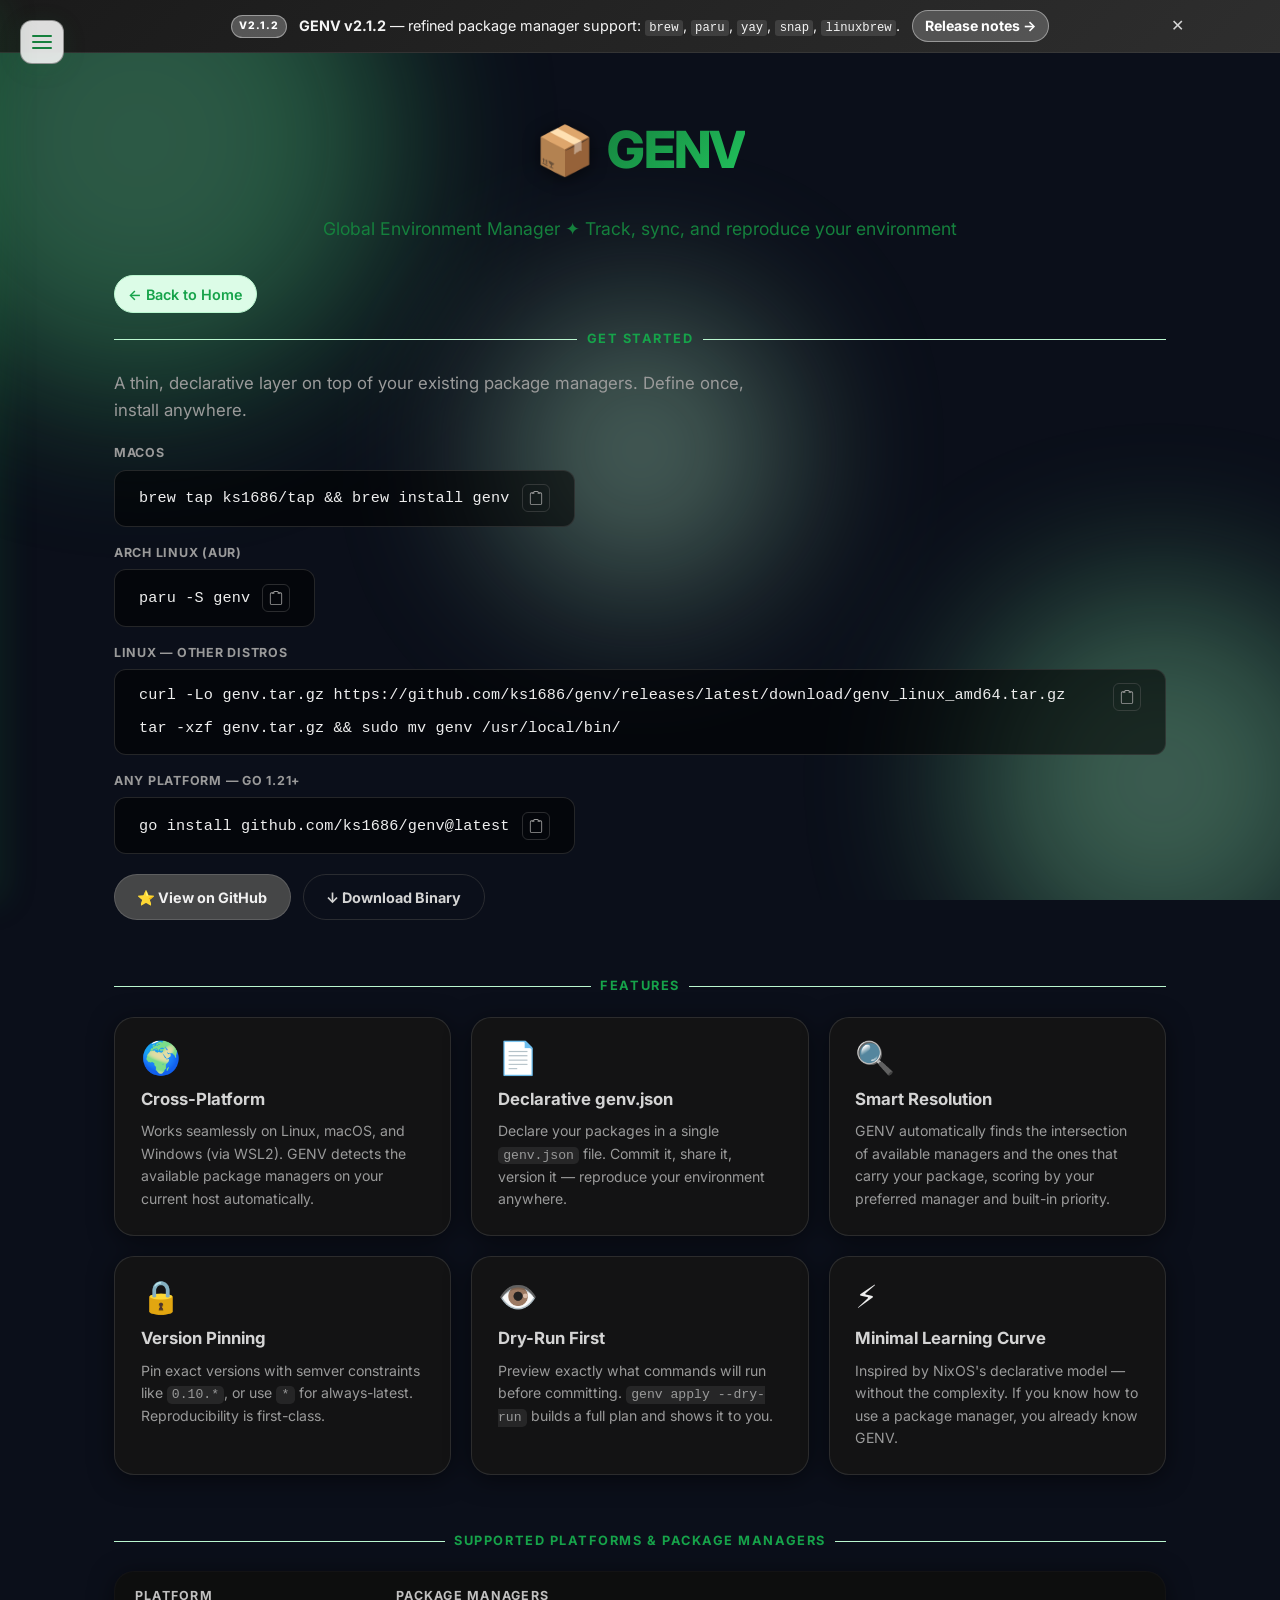
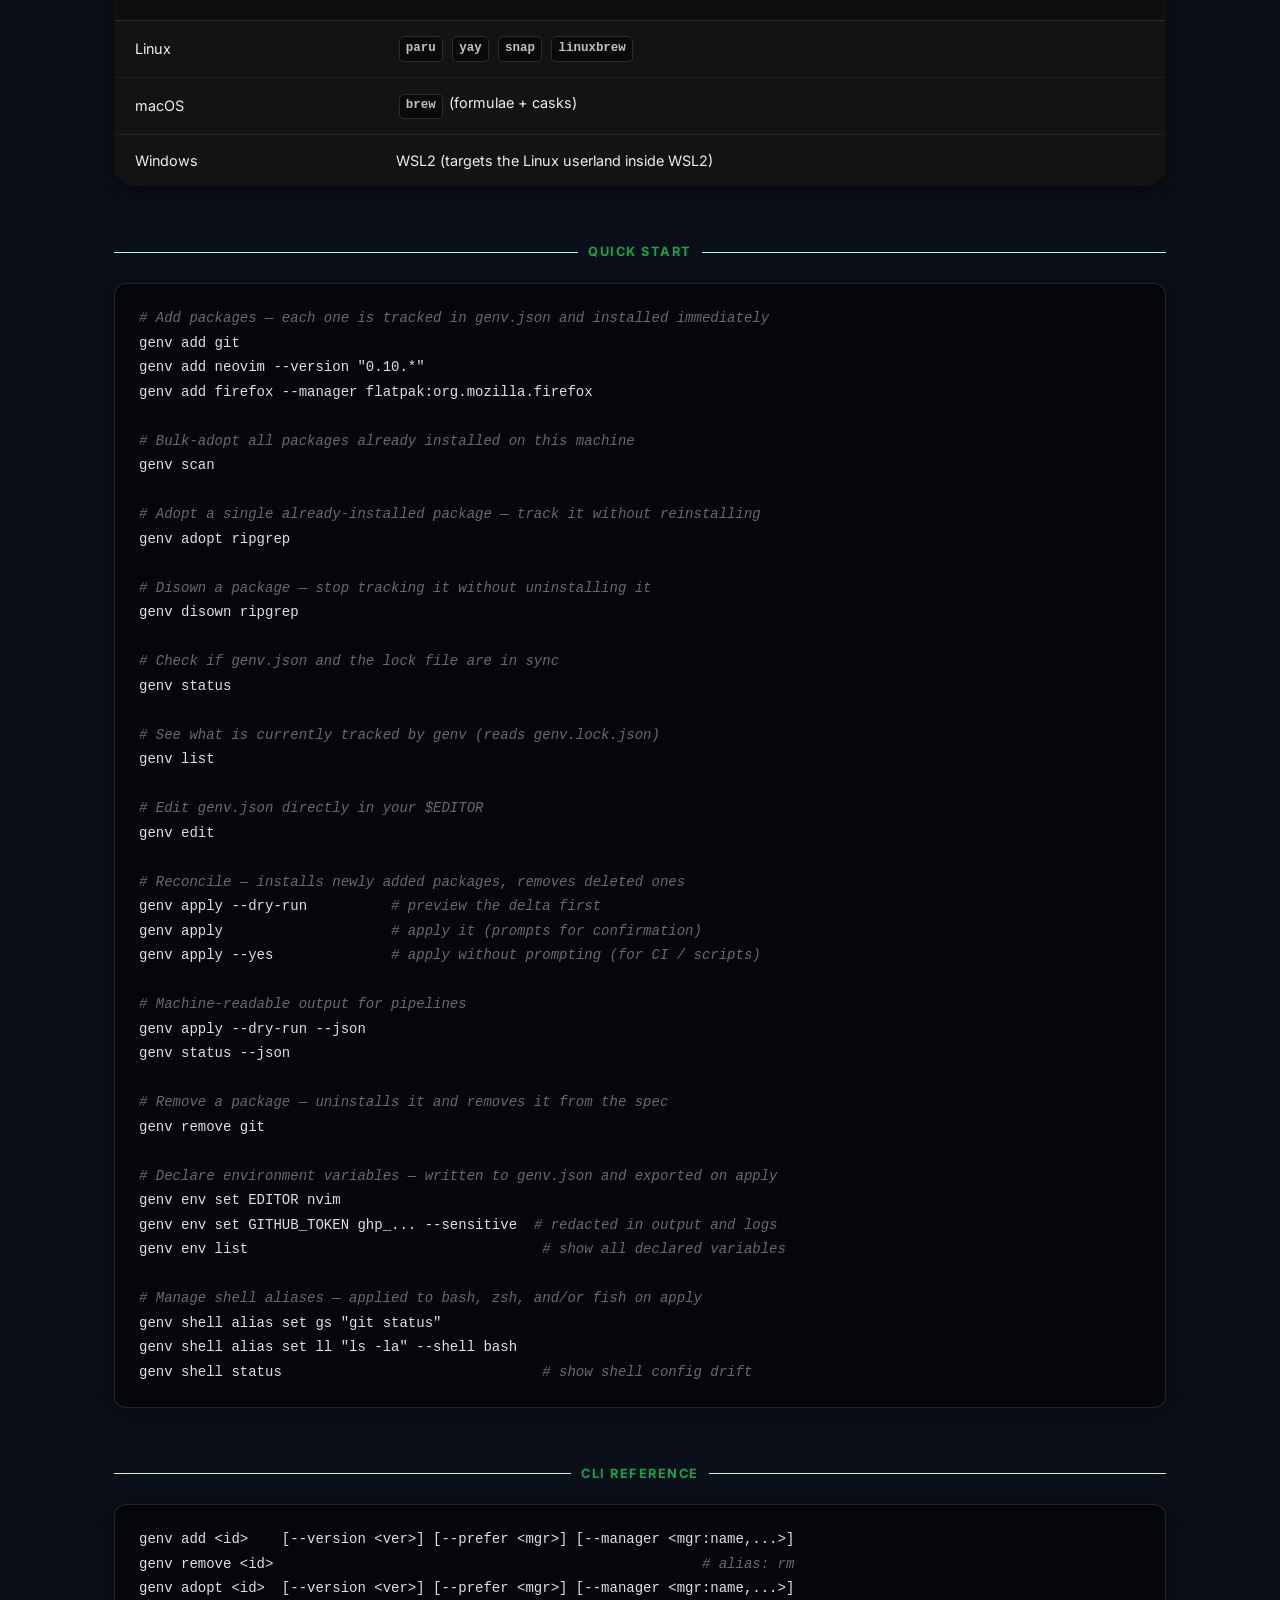
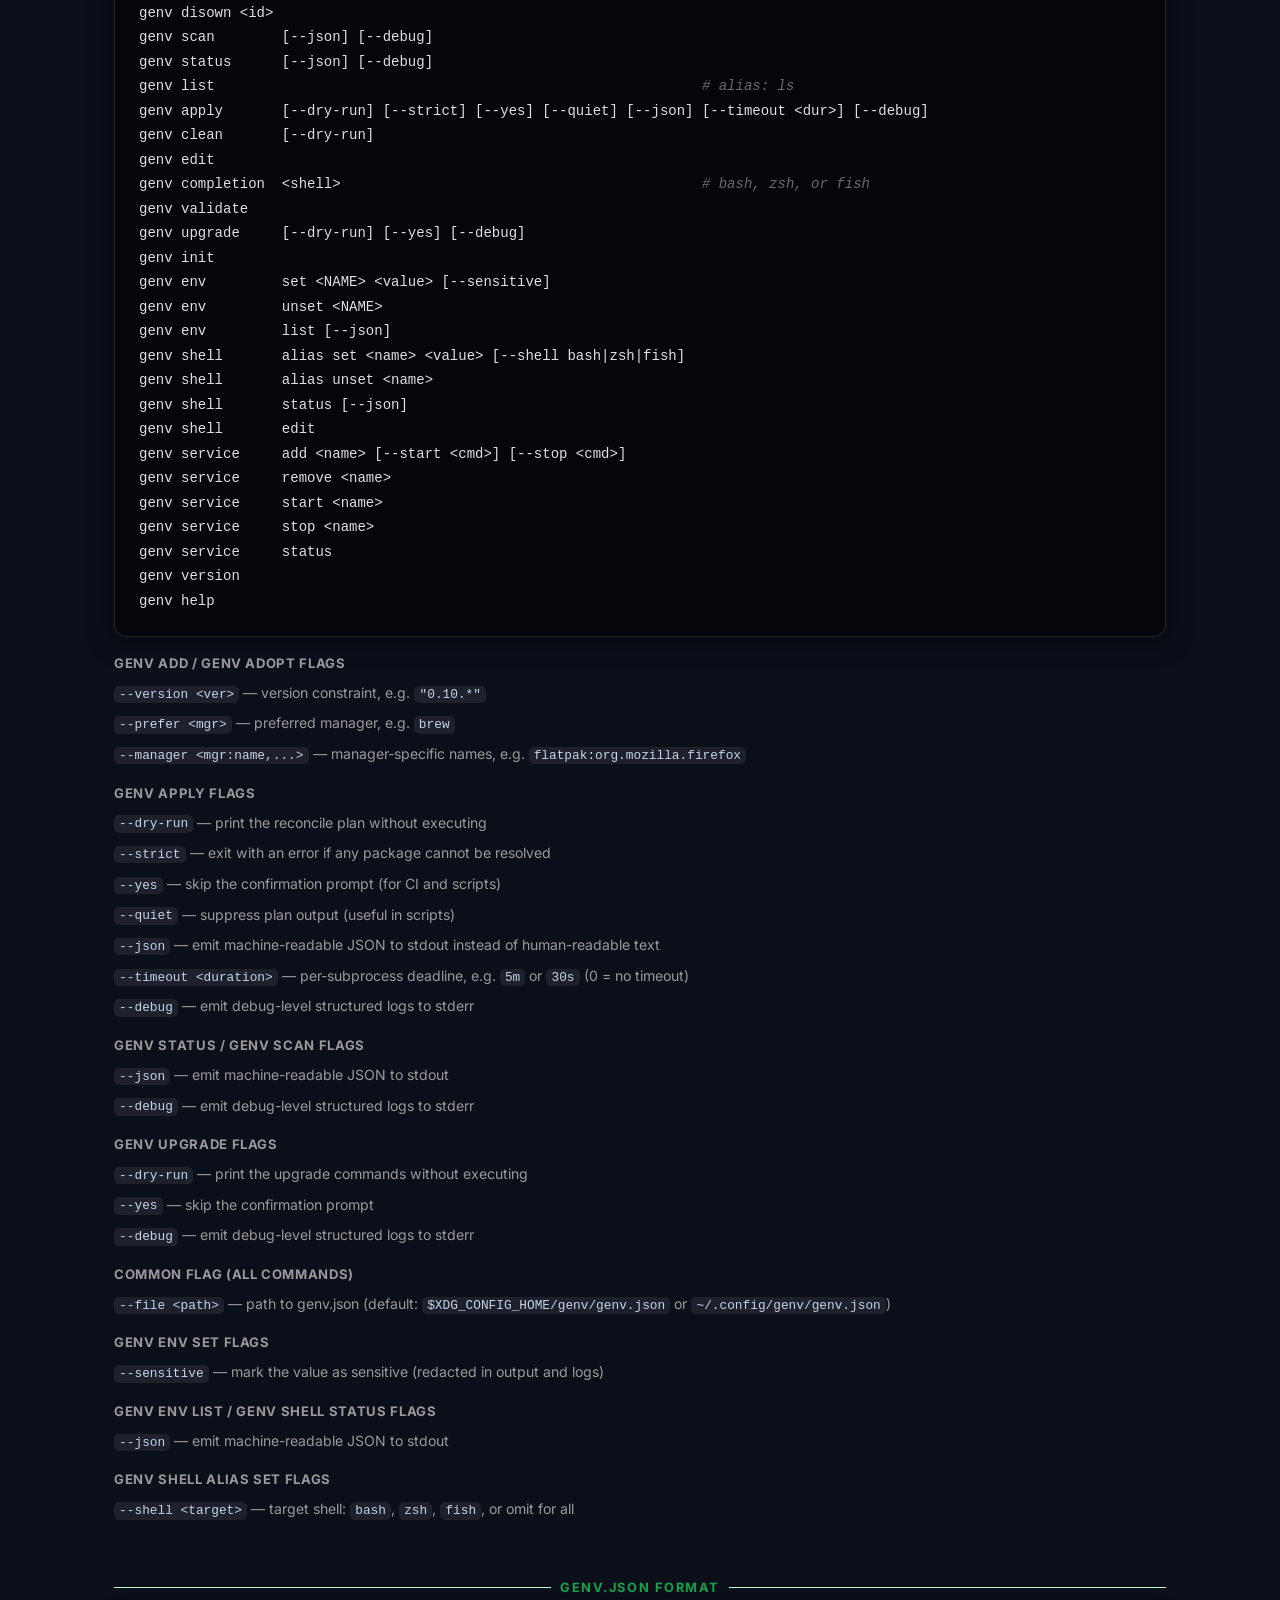
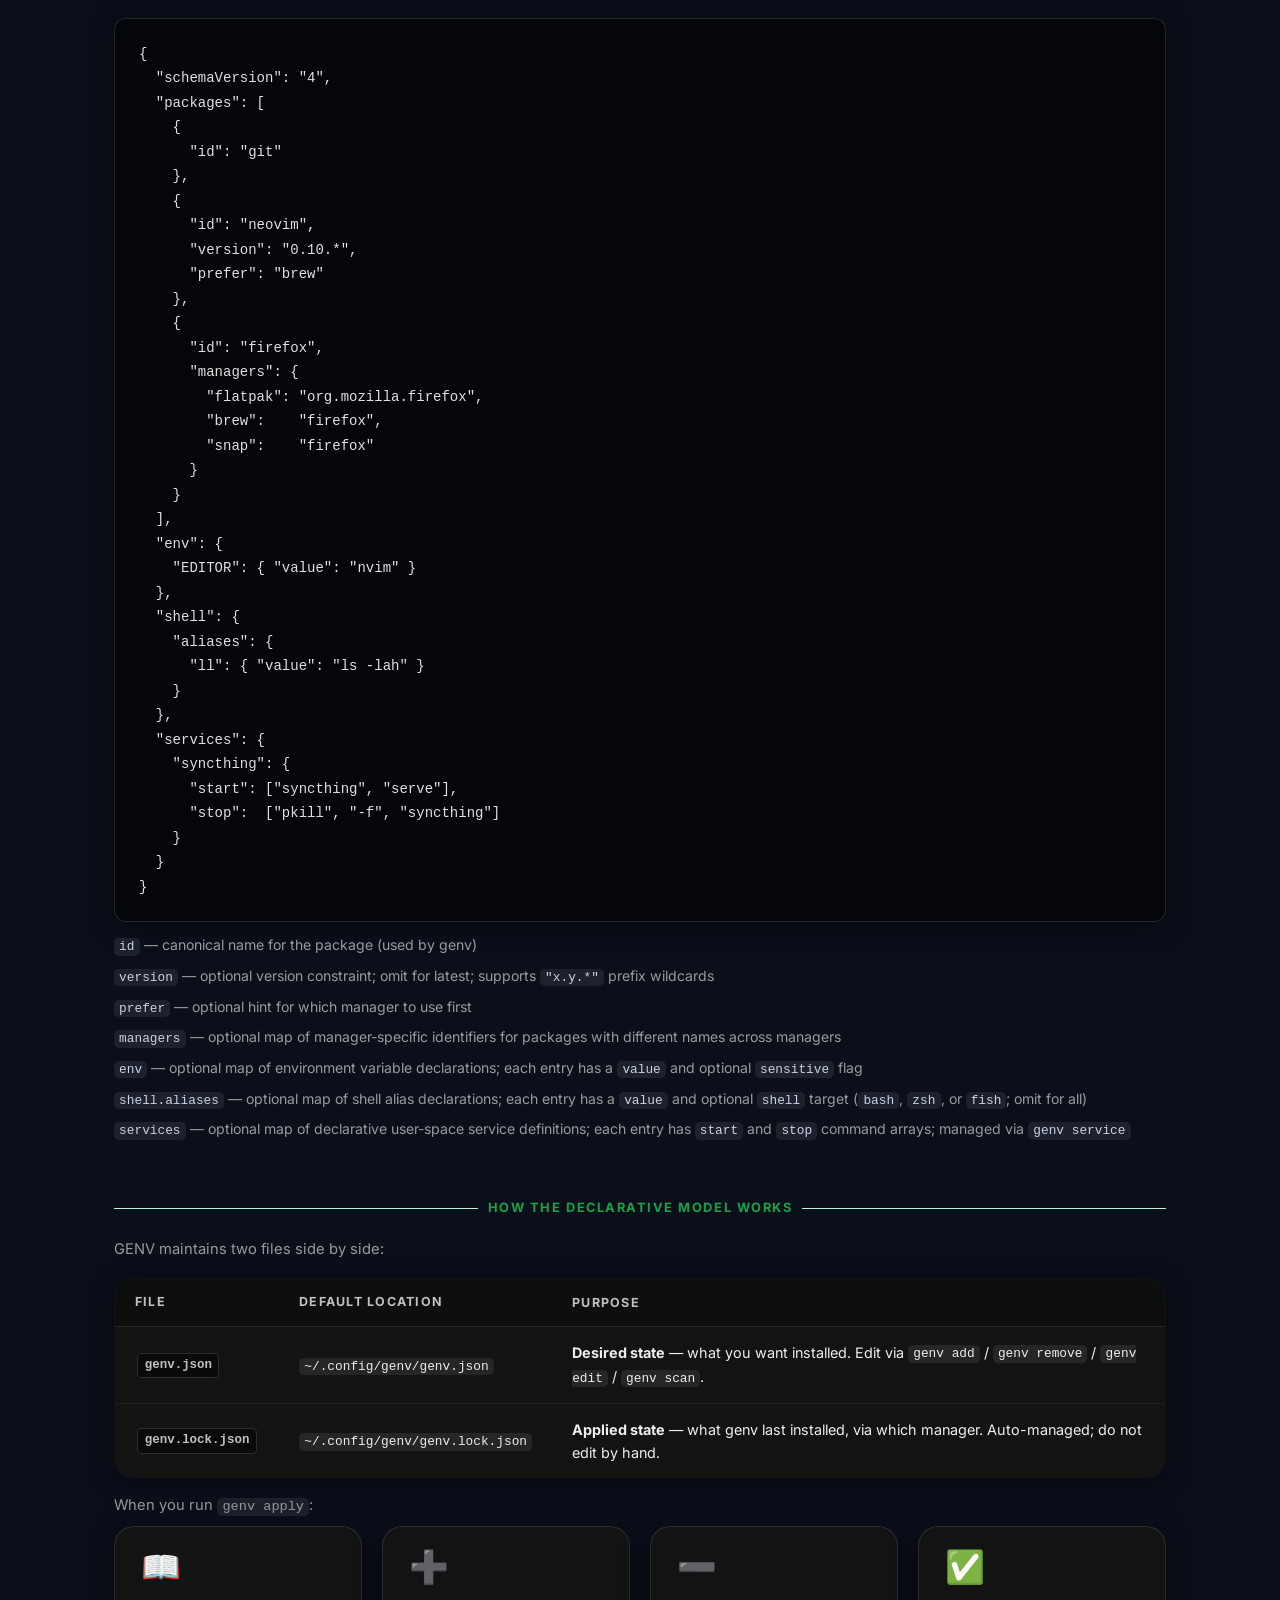
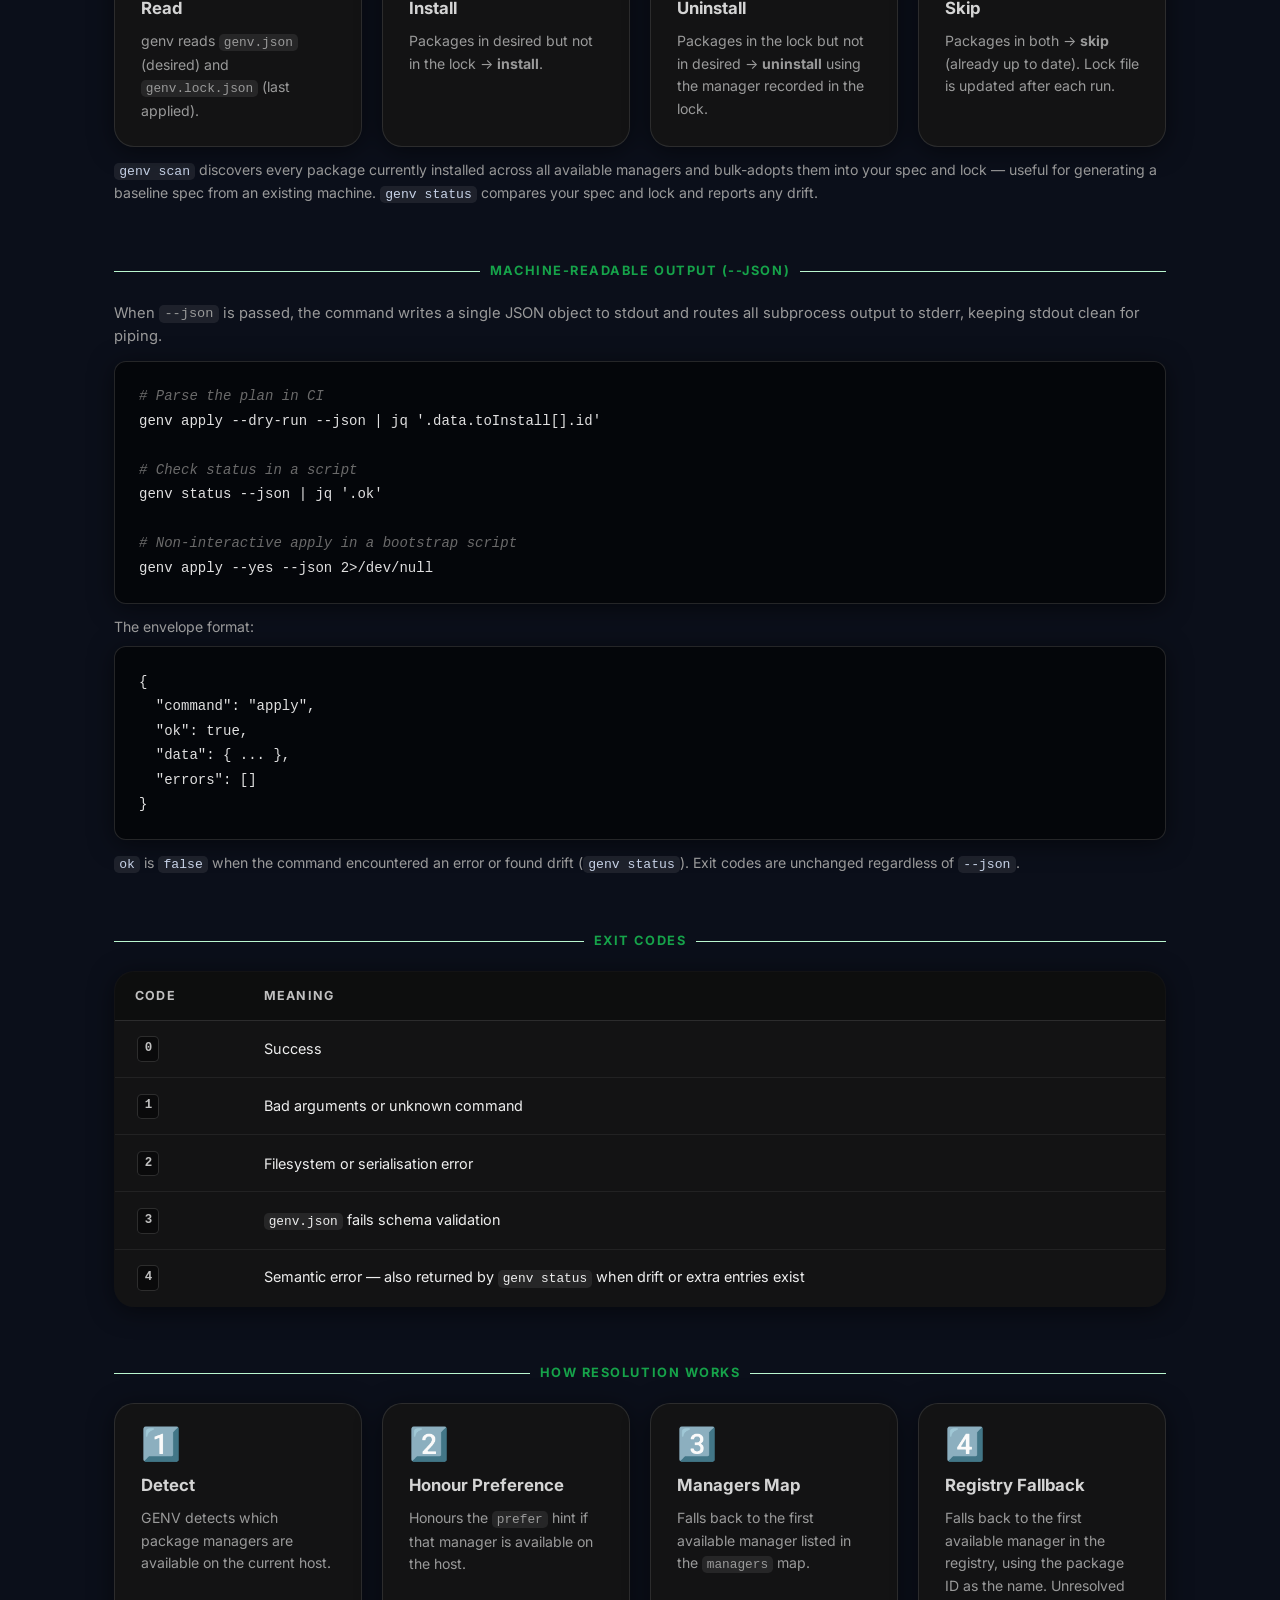
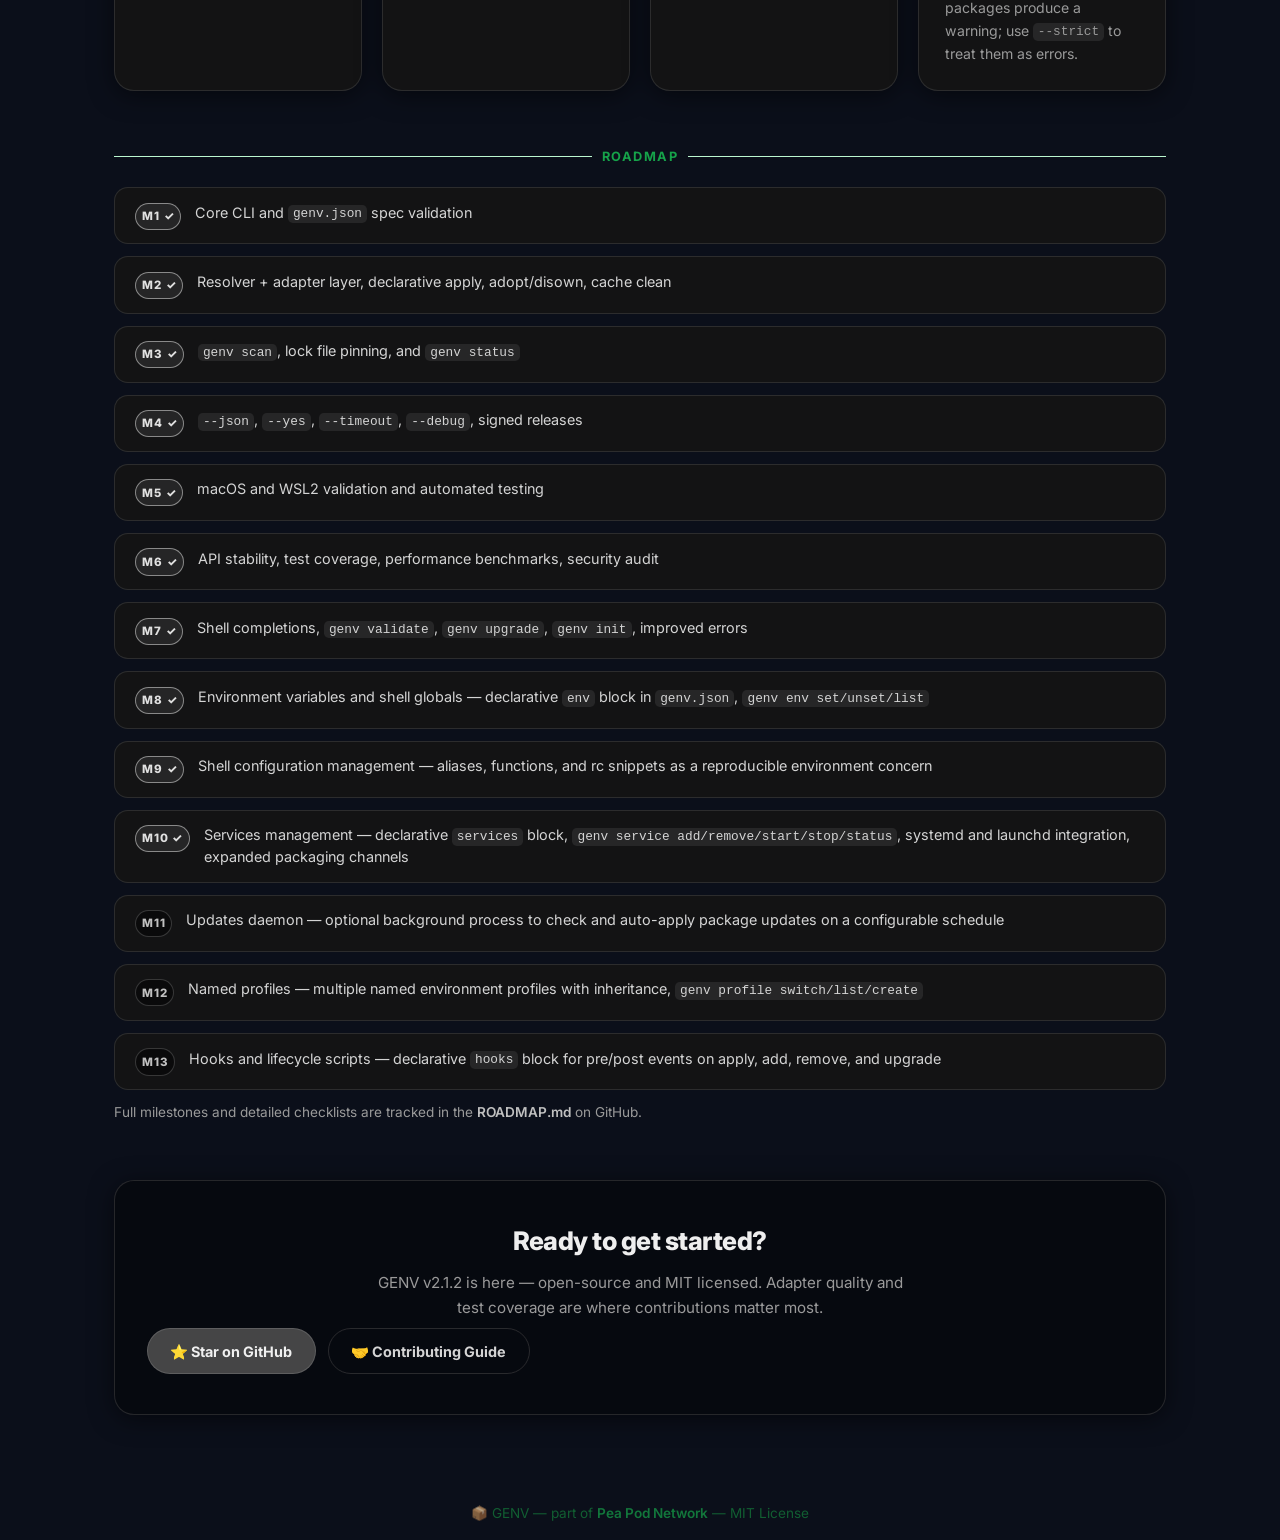
==== commit 458a0888: "feat(genv): bump to v2.1.2, correct banner text, add public-terminal nav entry" ====
--- a/genv/index.html
+++ b/genv/index.html
@@ -32,11 +32,16 @@
     <!-- ========== Announcement Banner ========== -->
     <div class="announcement-banner" id="announcement-banner" role="region" aria-label="Announcement">
       <div class="banner-content">
-        <span class="banner-badge" aria-hidden="true">v2.1.0</span>
+        <span class="banner-badge" aria-hidden="true">v2.1.2</span>
         <p class="banner-text">
-          <strong>GENV v2.1.0</strong> — New <code style="font-size:0.85em;background:rgba(255,255,255,0.12);padding:0.1em 0.35em;border-radius:0.25em;">genv service</code> command, declarative <code style="font-size:0.85em;background:rgba(255,255,255,0.12);padding:0.1em 0.35em;border-radius:0.25em;">services</code> block in genv.json, expanded packaging channels (Fedora COPR, Alpine), and more supported package managers.
+          <strong>GENV v2.1.2</strong> — refined package manager support:
+          <code style="font-size:0.85em;background:rgba(255,255,255,0.12);padding:0.1em 0.35em;border-radius:0.25em;">brew</code>,
+          <code style="font-size:0.85em;background:rgba(255,255,255,0.12);padding:0.1em 0.35em;border-radius:0.25em;">paru</code>,
+          <code style="font-size:0.85em;background:rgba(255,255,255,0.12);padding:0.1em 0.35em;border-radius:0.25em;">yay</code>,
+          <code style="font-size:0.85em;background:rgba(255,255,255,0.12);padding:0.1em 0.35em;border-radius:0.25em;">snap</code>,
+          <code style="font-size:0.85em;background:rgba(255,255,255,0.12);padding:0.1em 0.35em;border-radius:0.25em;">linuxbrew</code>.
         </p>
-        <a class="banner-link" href="https://github.com/ks1686/genv/releases/tag/v2.1.0" target="_blank" rel="noopener noreferrer">Release notes →</a>
+        <a class="banner-link" href="https://github.com/ks1686/genv/releases/tag/v2.1.2" target="_blank" rel="noopener noreferrer">Release notes →</a>
         <button class="banner-close" id="banner-close" aria-label="Dismiss announcement">✕</button>
       </div>
     </div>
@@ -87,6 +92,12 @@
           <a class="side-menu-link" href="/genv" aria-current="page">
             <span class="side-menu-icon" aria-hidden="true">📦</span>
             <span>GENV</span>
+          </a>
+        </li>
+        <li>
+          <a class="side-menu-link" href="/public-terminal">
+            <span class="side-menu-icon" aria-hidden="true">💹</span>
+            <span>Public Terminal</span>
           </a>
         </li>
         <li role="presentation">
@@ -822,7 +833,7 @@
           <div class="genv-cta">
             <p class="genv-cta-title" id="cta-heading">Ready to get started?</p>
             <p class="genv-cta-desc">
-              GENV v2.1.0 is here — open-source and MIT licensed. Adapter quality and test coverage are where contributions matter most.
+              GENV v2.1.2 is here — open-source and MIT licensed. Adapter quality and test coverage are where contributions matter most.
             </p>
             <div class="genv-cta-buttons">
               <a class="btn-primary" href="https://github.com/ks1686/genv" target="_blank" rel="noopener noreferrer">
--- a/css/genv.css
+++ b/css/genv.css
@@ -1,33 +1,48 @@
 /* =============================================
    GENV — Global Environment Manager
-   Dark mode monochrome theme
+   Fully independent dark monochrome theme
    ============================================= */
 
-/* ---- CSS Variable Overrides (dark grayscale) ---- */
+/* ---- Design tokens — no dependency on styles.css variables ---- */
 :root {
-  --green-50:  #0f0f0f;
-  --green-100: #1a1a1a;
-  --green-200: #2e2e2e;
-  --green-300: #464646;
-  --green-400: #5e5e5e;
-  --green-500: #7a7a7a;
-  --green-600: #9a9a9a;
-  --green-700: #b8b8b8;
-  --green-800: #d4d4d4;
-  --green-900: #eeeeee;
-  --green-950: #f9f9f9;
-
-  --card-bg: rgba(20, 20, 20, 0.9);
-  --card-shadow: 0 4px 24px rgba(0, 0, 0, 0.5);
-  --card-hover-shadow: 0 8px 40px rgba(0, 0, 0, 0.7);
-
-  --genv-text-muted: #9a9a9a;
-  --genv-accent: #c0c0c0;
+  /* Background / surface */
+  --genv-bg:           #0b0f1a;
+  --genv-surface:      #111827;
+  --genv-surface-2:    rgba(20, 20, 20, 0.9);
+
+  /* Borders */
+  --genv-border:       rgba(70, 70, 70, 0.5);
+  --genv-border-hover: rgba(110, 110, 110, 0.55);
+
+  /* Text */
+  --genv-text:         #eeeeee;
+  --genv-text-mid:     #d4d4d4;
+  --genv-text-muted:   #9a9a9a;
+
+  /* Accent */
+  --genv-accent:       #c0c0c0;
+  --genv-accent-hover: #e0e0e0;
+
+  /* Shadows */
+  --genv-shadow:       0 4px 24px rgba(0, 0, 0, 0.5);
+  --genv-shadow-lg:    0 8px 40px rgba(0, 0, 0, 0.7);
+
+  /* Misc */
+  --genv-radius:       0.75rem;
+  --genv-radius-lg:    1.25rem;
+  --genv-transition:   all 0.3s cubic-bezier(0.4, 0, 0.2, 1);
+  --genv-font:         'Inter', 'Segoe UI', system-ui, sans-serif;
+  --genv-mono:         'SFMono-Regular', 'Consolas', 'Liberation Mono', monospace;
+}
+
+body {
+  background-color: var(--genv-bg);
+  color: var(--genv-text);
 }
 
 /* ---- Hard-coded color overrides ---- */
 .card {
-  border-color: rgba(70, 70, 70, 0.5);
+  border-color: var(--genv-border);
 }
 
 .card::before {
@@ -36,11 +51,11 @@
 
 .card.service-card:hover,
 .card.service-card:focus-visible {
-  border-color: rgba(70, 70, 70, 0.5);
+  border-color: var(--genv-border);
 }
 
 .burger-btn {
-  border-color: rgba(70, 70, 70, 0.5);
+  border-color: var(--genv-border);
 }
 
 .logo-icon {
@@ -52,7 +67,7 @@
 }
 
 .changelog-body {
-  border-color: rgba(70, 70, 70, 0.5);
+  border-color: var(--genv-border);
 }
 
 /* ---- GENV Hero Tagline ---- */
@@ -70,12 +85,12 @@
   align-items: center;
   gap: 0.75rem;
   background: rgba(0, 0, 0, 0.55);
-  border: 1px solid rgba(70, 70, 70, 0.5);
-  border-radius: 0.75rem;
+  border: 1px solid var(--genv-border);
+  border-radius: var(--genv-radius);
   padding: 0.85rem 1.5rem;
-  font-family: 'SFMono-Regular', 'Consolas', 'Liberation Mono', monospace;
+  font-family: var(--genv-mono);
   font-size: 0.95rem;
-  color: var(--green-900);
+  color: var(--genv-text);
   letter-spacing: 0.01em;
 }
 
@@ -94,18 +109,18 @@
   border-radius: 0.375rem;
   color: var(--genv-text-muted);
   cursor: pointer;
-  transition: var(--transition);
+  transition: var(--genv-transition);
 }
 
 .copy-btn:hover {
   background: rgba(80, 80, 80, 0.4);
   border-color: rgba(160, 160, 160, 0.5);
-  color: var(--green-900);
+  color: var(--genv-text);
 }
 
 .copy-btn.copied {
   border-color: rgba(180, 180, 180, 0.7);
-  color: var(--green-950);
+  color: var(--genv-accent-hover);
 }
 
 .copy-btn svg {
@@ -128,13 +143,13 @@
   padding: 0.65rem 1.4rem;
   background: rgba(80, 80, 80, 0.85);
   color: #f0f0f0;
-  font-family: var(--font-sans);
+  font-family: var(--genv-font);
   font-size: 0.9rem;
   font-weight: 700;
   border: 1px solid rgba(120, 120, 120, 0.5);
   border-radius: 999px;
   text-decoration: none;
-  transition: var(--transition);
+  transition: var(--genv-transition);
 }
 
 .btn-primary:hover {
@@ -149,14 +164,14 @@
   gap: 0.5rem;
   padding: 0.65rem 1.4rem;
   background: transparent;
-  color: var(--green-800);
-  font-family: var(--font-sans);
+  color: var(--genv-text-mid);
+  font-family: var(--genv-font);
   font-size: 0.9rem;
   font-weight: 700;
   border: 1px solid rgba(70, 70, 70, 0.55);
   border-radius: 999px;
   text-decoration: none;
-  transition: var(--transition);
+  transition: var(--genv-transition);
 }
 
 .btn-secondary:hover {
@@ -174,24 +189,24 @@
 
 /* ---- Feature Cards ---- */
 .genv-feature-card {
-  background: var(--card-bg);
+  background: var(--genv-surface-2);
   backdrop-filter: blur(12px);
   -webkit-backdrop-filter: blur(12px);
-  border: 1px solid rgba(70, 70, 70, 0.5);
-  border-radius: var(--border-radius);
-  box-shadow: var(--card-shadow);
+  border: 1px solid var(--genv-border);
+  border-radius: var(--genv-radius-lg);
+  box-shadow: var(--genv-shadow);
   padding: 1.5rem 1.6rem;
   display: flex;
   flex-direction: column;
   gap: 0.5rem;
-  transition: var(--transition);
+  transition: var(--genv-transition);
   animation: fadeUp 0.6s ease both;
 }
 
 .genv-feature-card:hover {
   transform: translateY(-4px) scale(1.01);
-  box-shadow: var(--card-hover-shadow);
-  border-color: rgba(110, 110, 110, 0.55);
+  box-shadow: var(--genv-shadow-lg);
+  border-color: var(--genv-border-hover);
 }
 
 .genv-feature-icon {
@@ -203,7 +218,7 @@
 .genv-feature-title {
   font-size: 1.05rem;
   font-weight: 700;
-  color: var(--green-800);
+  color: var(--genv-text-mid);
 }
 
 .genv-feature-desc {
@@ -216,13 +231,13 @@
 .genv-platform-table {
   width: 100%;
   border-collapse: collapse;
-  background: var(--card-bg);
+  background: var(--genv-surface-2);
   backdrop-filter: blur(12px);
   -webkit-backdrop-filter: blur(12px);
-  border: 1px solid rgba(70, 70, 70, 0.5);
-  border-radius: var(--border-radius);
+  border: 1px solid var(--genv-border);
+  border-radius: var(--genv-radius-lg);
   overflow: hidden;
-  box-shadow: var(--card-shadow);
+  box-shadow: var(--genv-shadow);
 }
 
 .genv-platform-table th {
@@ -234,13 +249,13 @@
   letter-spacing: 0.1em;
   color: var(--genv-accent);
   background: rgba(0, 0, 0, 0.3);
-  border-bottom: 1px solid rgba(70, 70, 70, 0.5);
+  border-bottom: 1px solid var(--genv-border);
 }
 
 .genv-platform-table td {
   padding: 0.85rem 1.25rem;
   font-size: 0.9rem;
-  color: var(--green-900);
+  color: var(--genv-text);
   border-bottom: 1px solid rgba(50, 50, 50, 0.5);
 }
 
@@ -254,7 +269,7 @@
 
 .code-tag {
   display: inline-block;
-  font-family: 'SFMono-Regular', 'Consolas', 'Liberation Mono', monospace;
+  font-family: var(--genv-mono);
   font-size: 0.78rem;
   font-weight: 600;
   padding: 0.15em 0.5em;
@@ -268,17 +283,17 @@
 /* ---- Code Blocks ---- */
 .genv-code-block {
   background: rgba(0, 0, 0, 0.6);
-  border: 1px solid rgba(70, 70, 70, 0.5);
-  border-radius: 0.875rem;
+  border: 1px solid var(--genv-border);
+  border-radius: var(--genv-radius);
   padding: 1.4rem 1.5rem;
-  font-family: 'SFMono-Regular', 'Consolas', 'Liberation Mono', monospace;
+  font-family: var(--genv-mono);
   font-size: 0.875rem;
-  color: #e0e0e0;
+  color: var(--genv-accent-hover);
   line-height: 1.75;
   overflow-x: auto;
   white-space: pre;
   tab-size: 2;
-  box-shadow: var(--card-shadow);
+  box-shadow: var(--genv-shadow);
 }
 
 .genv-code-block .comment {
@@ -299,15 +314,15 @@
   align-items: flex-start;
   gap: 0.85rem;
   padding: 0.85rem 1.25rem;
-  background: var(--card-bg);
-  border: 1px solid rgba(70, 70, 70, 0.5);
+  background: var(--genv-surface-2);
+  border: 1px solid var(--genv-border);
   border-radius: 0.875rem;
-  transition: var(--transition);
+  transition: var(--genv-transition);
 }
 
 .genv-roadmap-list li:hover {
-  border-color: rgba(110, 110, 110, 0.55);
-  box-shadow: var(--card-shadow);
+  border-color: var(--genv-border-hover);
+  box-shadow: var(--genv-shadow);
 }
 
 .milestone-badge {
@@ -332,29 +347,29 @@
 .milestone-badge.complete {
   background: rgba(50, 50, 50, 0.6);
   border-color: rgba(180, 180, 180, 0.7);
-  color: var(--green-950);
+  color: var(--genv-accent-hover);
 }
 
 .milestone-text {
   font-size: 0.9rem;
-  color: var(--green-800);
+  color: var(--genv-text-mid);
   line-height: 1.5;
 }
 
 /* ---- CTA Section ---- */
 .genv-cta {
   background: rgba(0, 0, 0, 0.4);
-  border: 1px solid rgba(70, 70, 70, 0.5);
-  border-radius: var(--border-radius);
+  border: 1px solid var(--genv-border);
+  border-radius: var(--genv-radius-lg);
   padding: 2.5rem 2rem;
   text-align: center;
-  box-shadow: var(--card-shadow);
+  box-shadow: var(--genv-shadow);
 }
 
 .genv-cta-title {
   font-size: 1.6rem;
   font-weight: 800;
-  color: var(--green-900);
+  color: var(--genv-text);
   margin-bottom: 0.6rem;
   letter-spacing: -0.02em;
 }
@@ -370,7 +385,7 @@
 /* ---- Announcement Banner (dark gradient) ---- */
 .announcement-banner {
   background: linear-gradient(135deg, #1a1a1a 0%, #2e2e2e 100%);
-  border-bottom: 1px solid rgba(70, 70, 70, 0.5);
+  border-bottom: 1px solid var(--genv-border);
 }
 
 /* ---- Side Menu Section Label ---- */
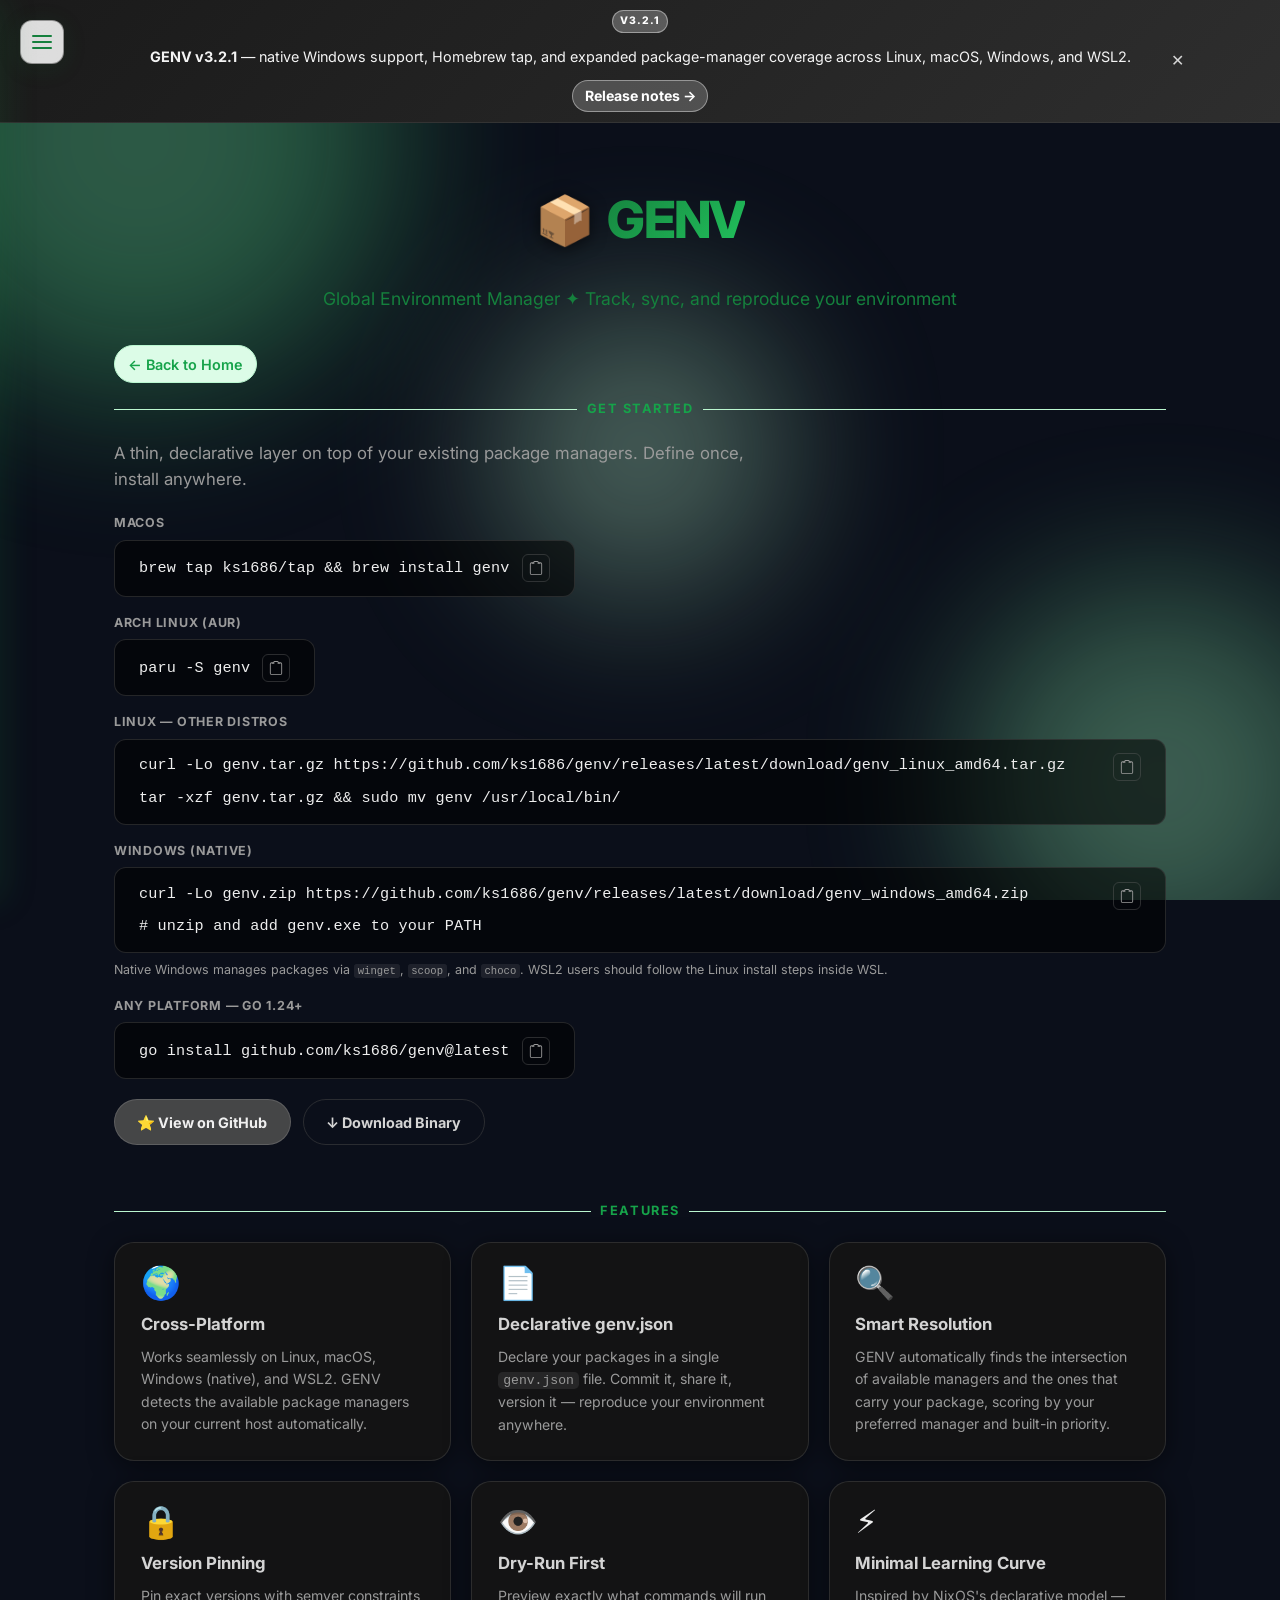
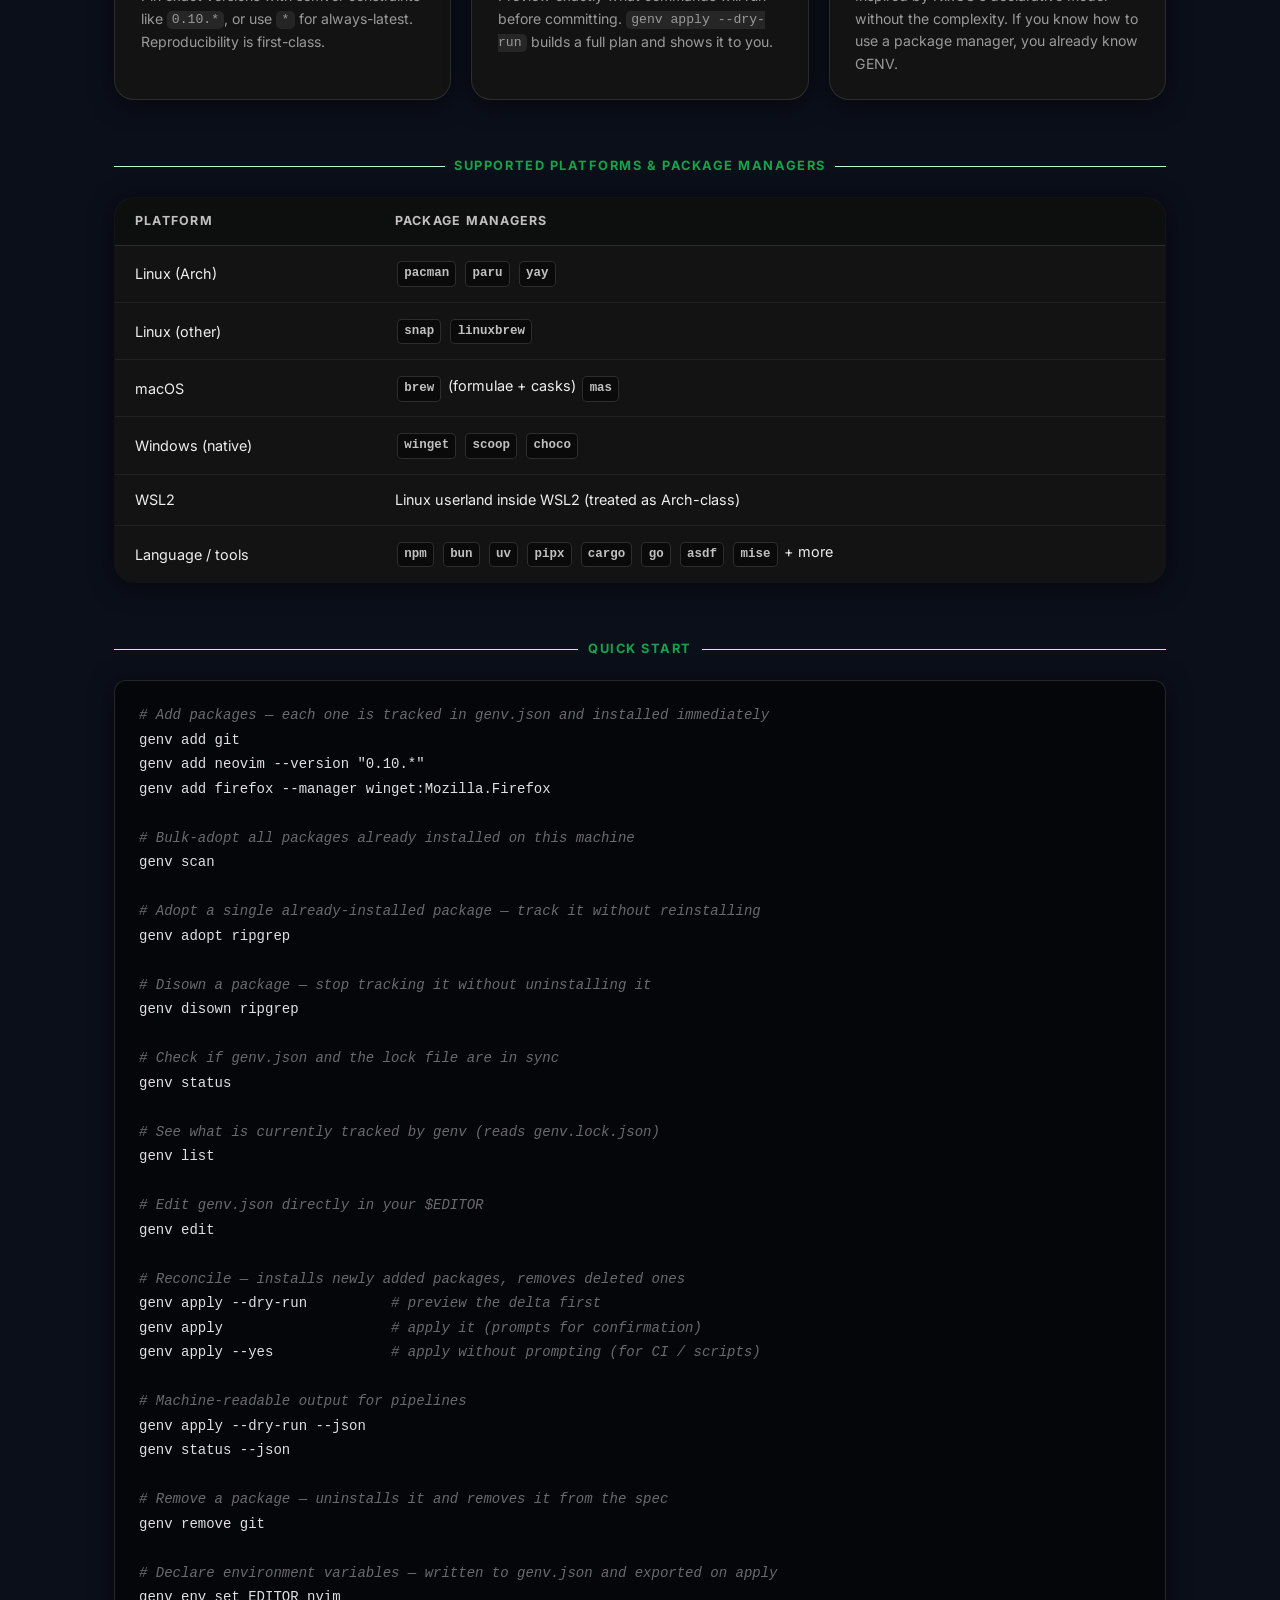
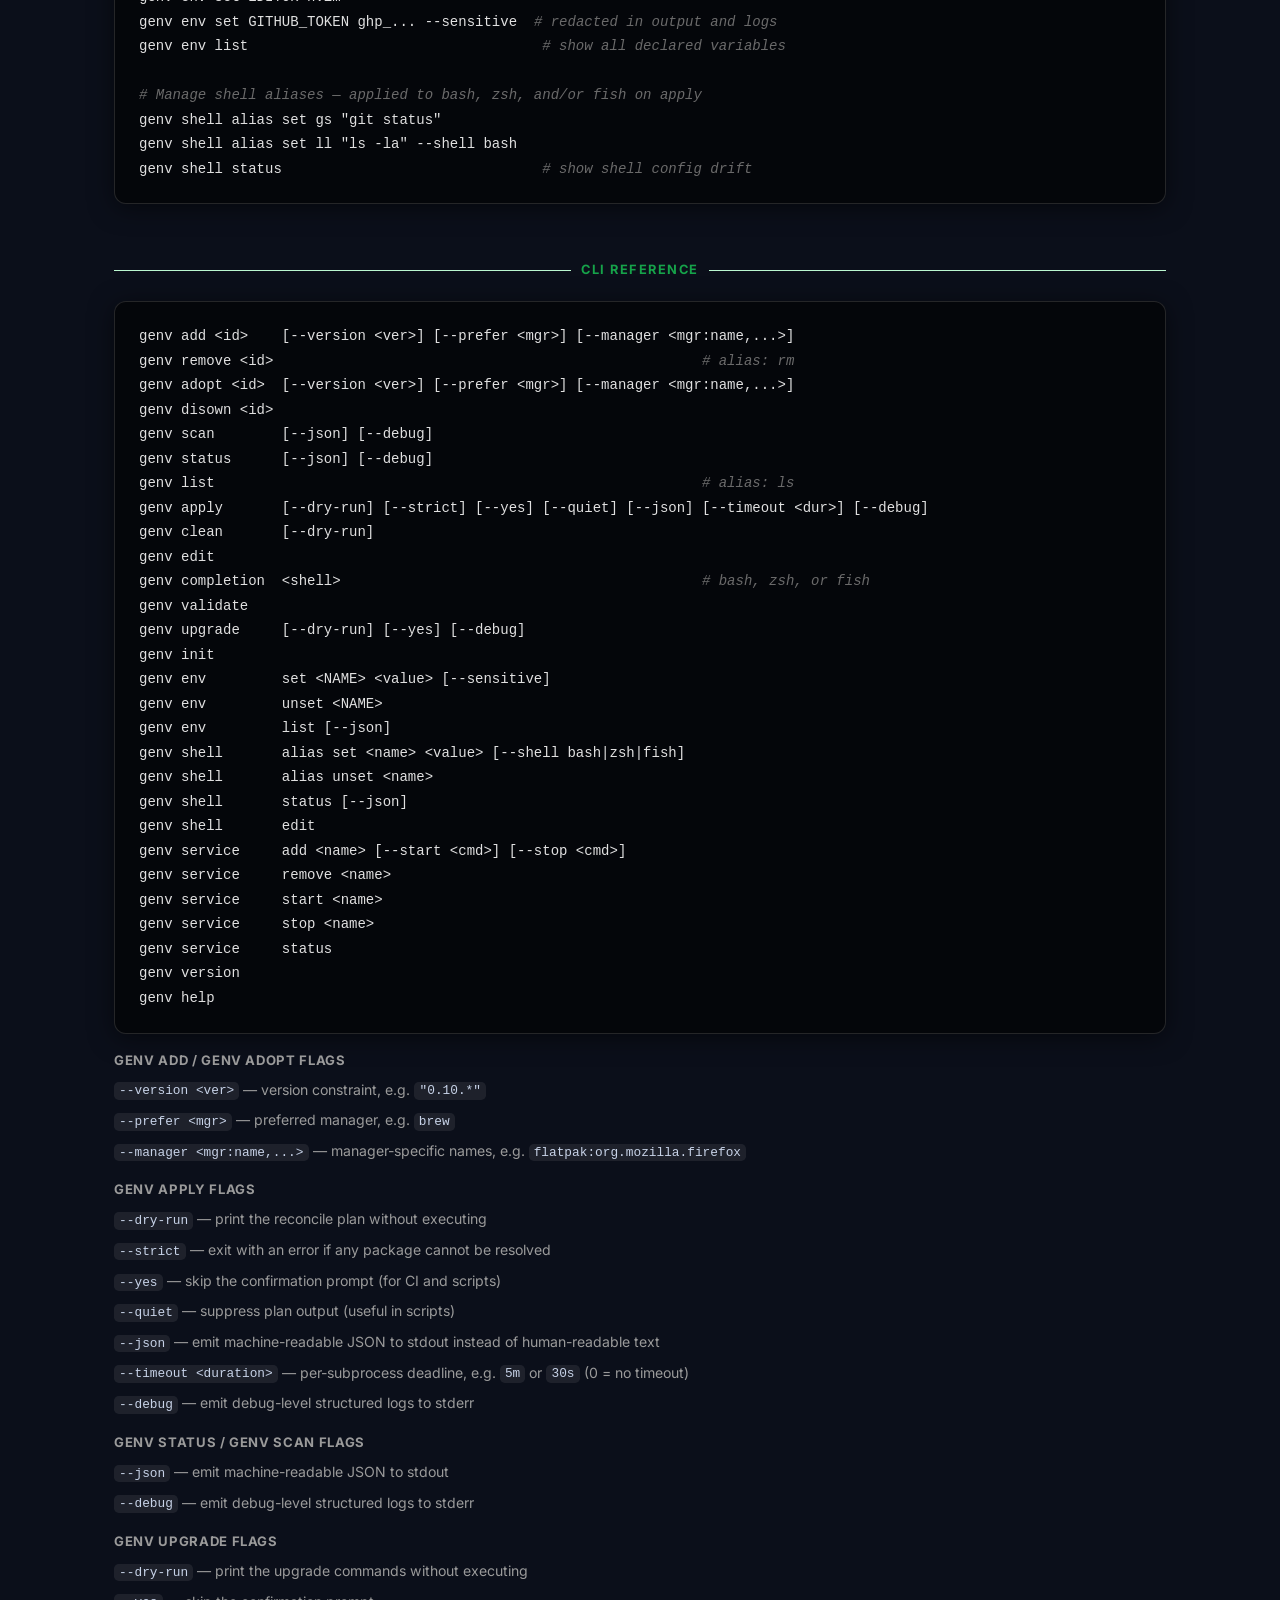
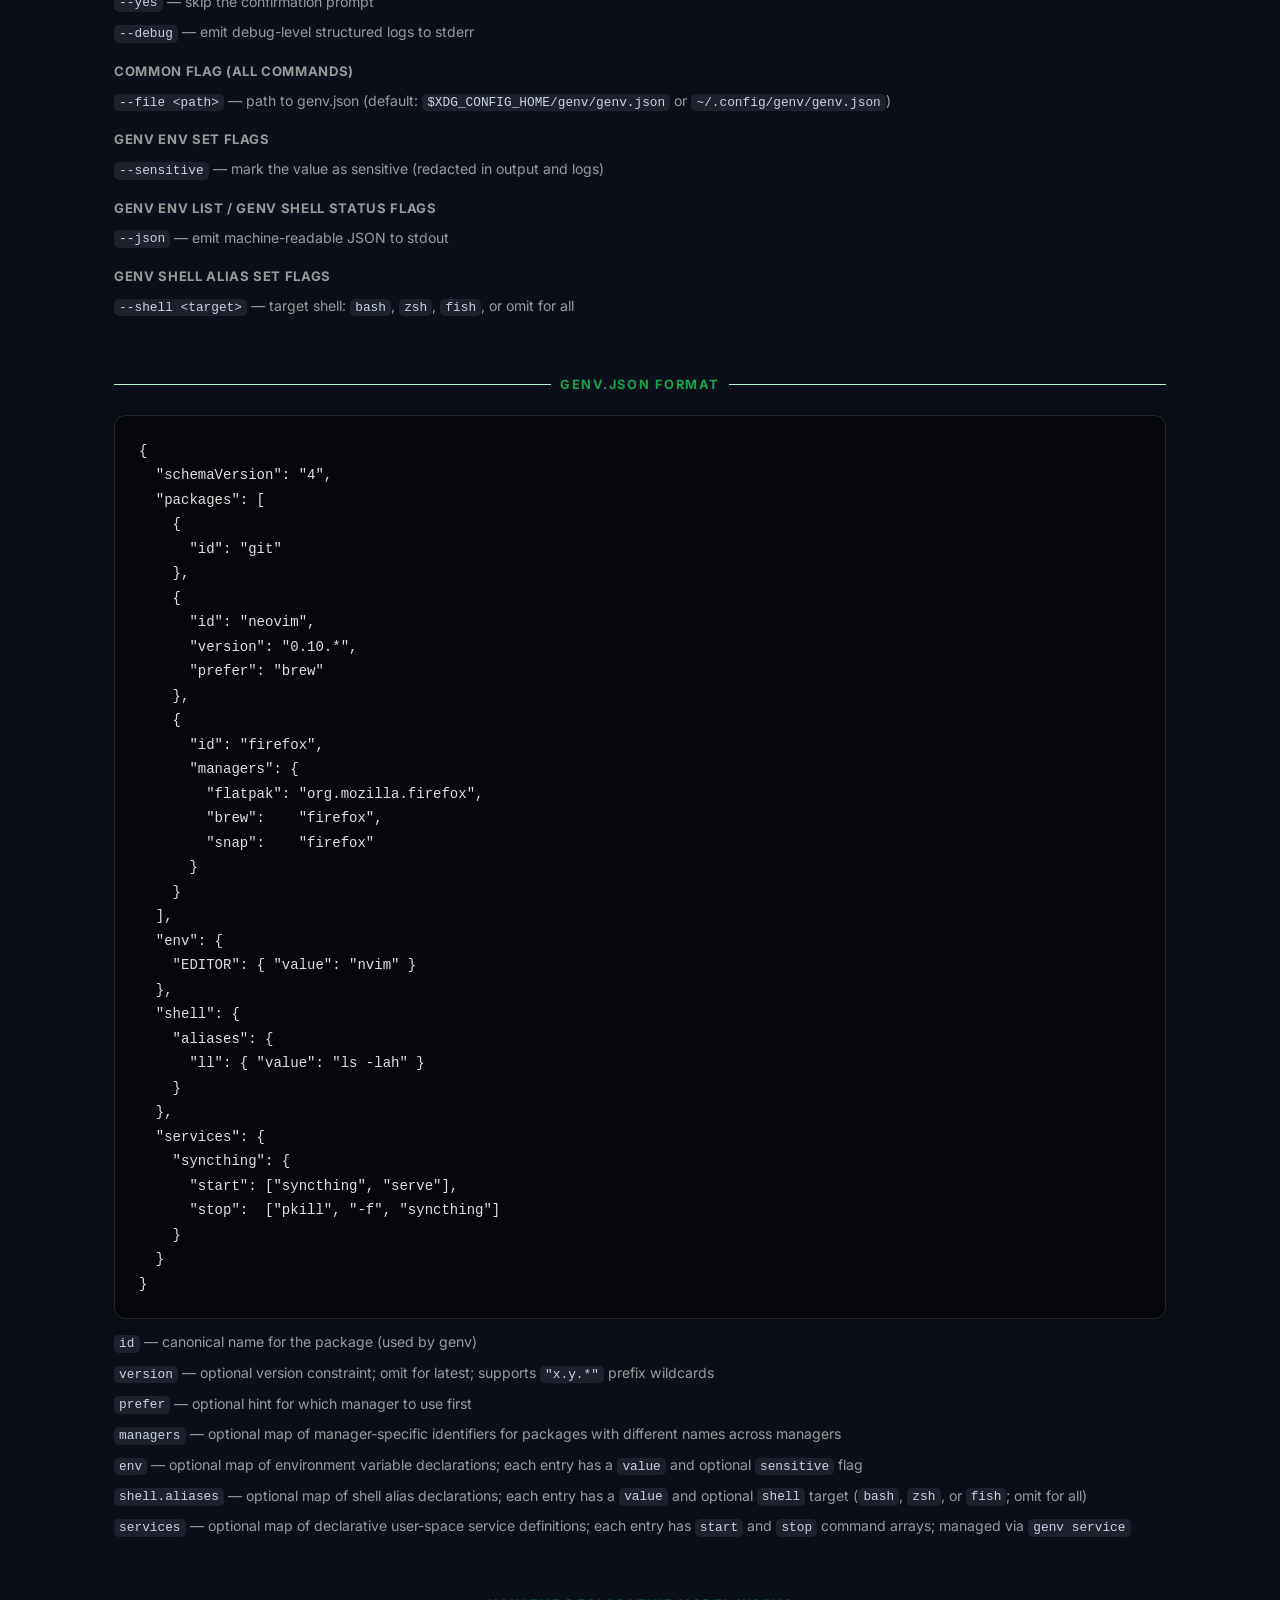
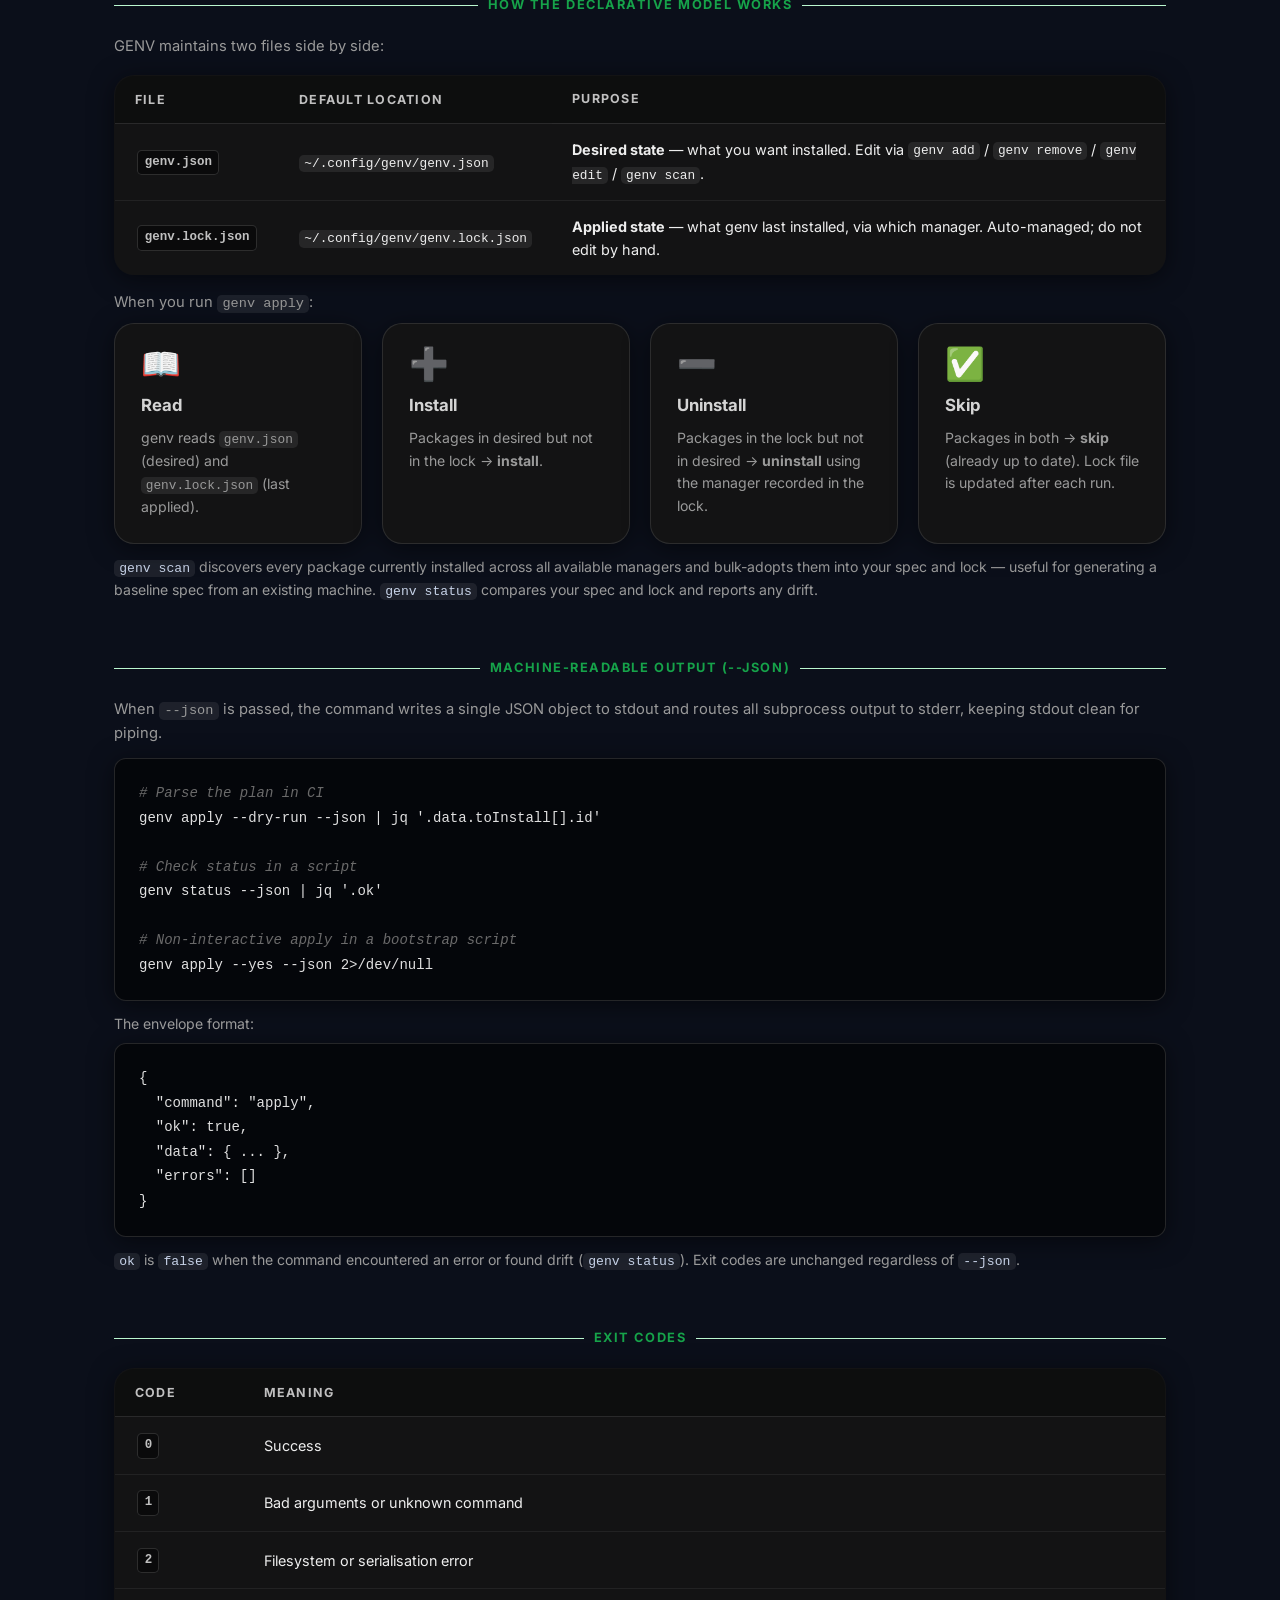
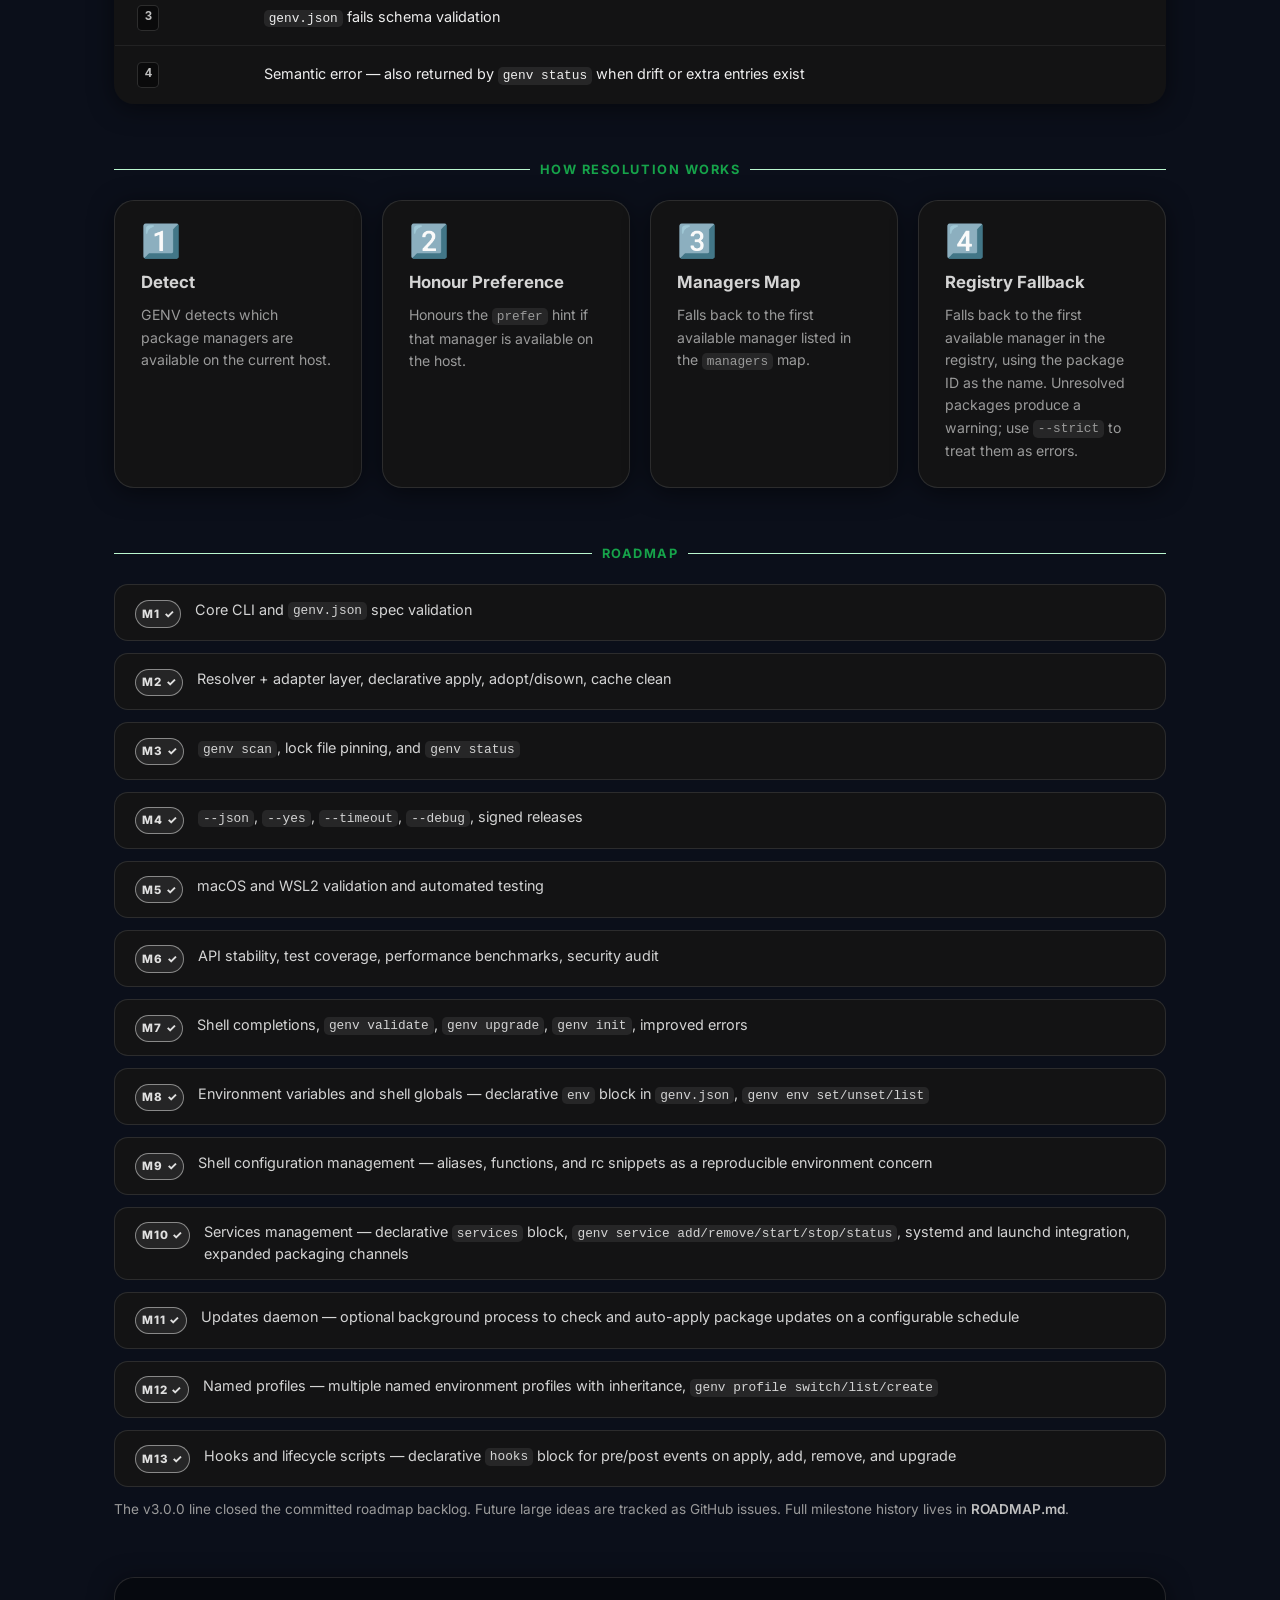
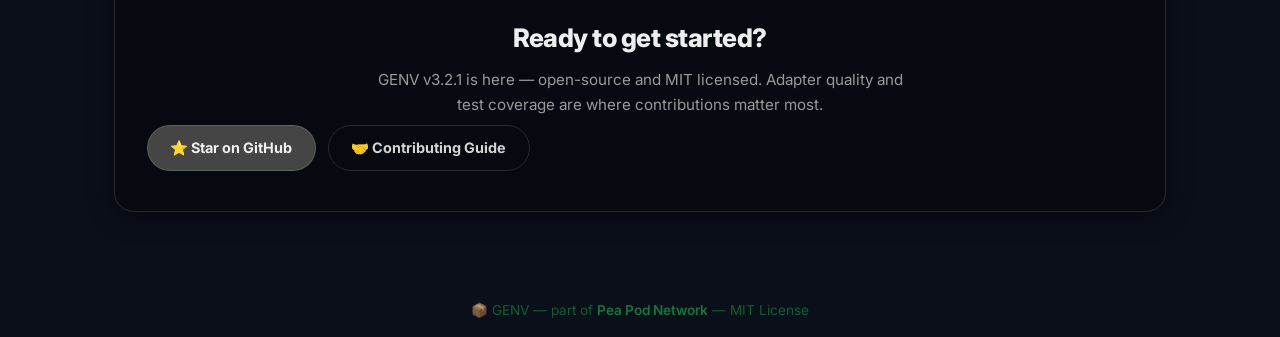
==== commit e743e994: "feat: drop self-hosted services and sync project docs Remove the private services section from the l" ====
--- a/genv/index.html
+++ b/genv/index.html
@@ -3,13 +3,13 @@
   <head>
     <meta charset="UTF-8" />
     <meta name="viewport" content="width=device-width, initial-scale=1.0" />
-    <meta name="description" content="GENV — The Global Environment Manager. Track, sync, and reproduce your software environment across Linux, macOS, and WSL2." />
+    <meta name="description" content="GENV — The Global Environment Manager. Track, sync, and reproduce your software environment across Linux, macOS, Windows, and WSL2." />
     <meta name="theme-color" content="#000000" />
 
     <!-- Open Graph / Social preview -->
     <meta property="og:type" content="website" />
     <meta property="og:title" content="GENV — Global Environment Manager" />
-    <meta property="og:description" content="Track, sync, and reproduce your software environment across Linux, macOS, and WSL2." />
+    <meta property="og:description" content="Track, sync, and reproduce your software environment across Linux, macOS, Windows, and WSL2." />
     <meta property="og:image" content="https://ks1686.github.io/favicon.png" />
 
     <!-- Favicon -->
@@ -32,16 +32,11 @@
     <!-- ========== Announcement Banner ========== -->
     <div class="announcement-banner" id="announcement-banner" role="region" aria-label="Announcement">
       <div class="banner-content">
-        <span class="banner-badge" aria-hidden="true">v2.1.2</span>
+        <span class="banner-badge" aria-hidden="true">v3.2.1</span>
         <p class="banner-text">
-          <strong>GENV v2.1.2</strong> — refined package manager support:
-          <code style="font-size:0.85em;background:rgba(255,255,255,0.12);padding:0.1em 0.35em;border-radius:0.25em;">brew</code>,
-          <code style="font-size:0.85em;background:rgba(255,255,255,0.12);padding:0.1em 0.35em;border-radius:0.25em;">paru</code>,
-          <code style="font-size:0.85em;background:rgba(255,255,255,0.12);padding:0.1em 0.35em;border-radius:0.25em;">yay</code>,
-          <code style="font-size:0.85em;background:rgba(255,255,255,0.12);padding:0.1em 0.35em;border-radius:0.25em;">snap</code>,
-          <code style="font-size:0.85em;background:rgba(255,255,255,0.12);padding:0.1em 0.35em;border-radius:0.25em;">linuxbrew</code>.
+          <strong>GENV v3.2.1</strong> — native Windows support, Homebrew tap, and expanded package-manager coverage across Linux, macOS, Windows, and WSL2.
         </p>
-        <a class="banner-link" href="https://github.com/ks1686/genv/releases/tag/v2.1.2" target="_blank" rel="noopener noreferrer">Release notes →</a>
+        <a class="banner-link" href="https://github.com/ks1686/genv/releases/tag/v3.2.1" target="_blank" rel="noopener noreferrer">Release notes →</a>
         <button class="banner-close" id="banner-close" aria-label="Dismiss announcement">✕</button>
       </div>
     </div>
@@ -74,12 +69,6 @@
           <a class="side-menu-link" href="/#karim-work">
             <span class="side-menu-icon" aria-hidden="true">🌟</span>
             <span>Karim's Work</span>
-          </a>
-        </li>
-        <li>
-          <a class="side-menu-link" href="/#self-hosted">
-            <span class="side-menu-icon" aria-hidden="true">🖥️</span>
-            <span>Self-Hosted Services</span>
           </a>
         </li>
         <li>
@@ -230,7 +219,20 @@
               </div>
             </div>
             <div>
-              <p style="font-size:0.78rem;color:var(--genv-text-muted);margin-bottom:0.4rem;font-weight:700;text-transform:uppercase;letter-spacing:0.06em;">Any platform — Go 1.21+</p>
+              <p style="font-size:0.78rem;color:var(--genv-text-muted);margin-bottom:0.4rem;font-weight:700;text-transform:uppercase;letter-spacing:0.06em;">Windows (native)</p>
+              <div class="genv-install-block" aria-label="Install command for Windows via pre-built binary" style="align-items:flex-start;width:100%;box-sizing:border-box;">
+                <div style="display:flex;flex-direction:column;gap:0.5rem;flex:1;">
+                  <span class="install-cmd">curl -Lo genv.zip https://github.com/ks1686/genv/releases/latest/download/genv_windows_amd64.zip</span>
+                  <span class="install-cmd"># unzip and add genv.exe to your PATH</span>
+                </div>
+                <button class="copy-btn" aria-label="Copy commands to clipboard" title="Copy" style="align-self:flex-start;">
+                  <svg xmlns="http://www.w3.org/2000/svg" viewBox="0 0 16 16" fill="currentColor" aria-hidden="true"><path d="M4 1.5H3a2 2 0 0 0-2 2V14a2 2 0 0 0 2 2h10a2 2 0 0 0 2-2V3.5a2 2 0 0 0-2-2h-1v1h1a1 1 0 0 1 1 1V14a1 1 0 0 1-1 1H3a1 1 0 0 1-1-1V3.5a1 1 0 0 1 1-1h1v-1z"/><path d="M9.5 1a.5.5 0 0 1 .5.5v1a.5.5 0 0 1-.5.5h-3a.5.5 0 0 1-.5-.5v-1a.5.5 0 0 1 .5-.5h3zm-3-1A1.5 1.5 0 0 0 5 1.5h-.5A1.5 1.5 0 0 0 3 3h10a1.5 1.5 0 0 0-1.5-1.5H11A1.5 1.5 0 0 0 9.5 0h-3z"/></svg>
+                </button>
+              </div>
+              <p style="font-size:0.78rem;color:var(--genv-text-muted);margin-top:0.45rem;">Native Windows manages packages via <code style="font-size:0.85em;background:rgba(255,255,255,0.08);padding:0.1em 0.35em;border-radius:0.25em;">winget</code>, <code style="font-size:0.85em;background:rgba(255,255,255,0.08);padding:0.1em 0.35em;border-radius:0.25em;">scoop</code>, and <code style="font-size:0.85em;background:rgba(255,255,255,0.08);padding:0.1em 0.35em;border-radius:0.25em;">choco</code>. WSL2 users should follow the Linux install steps inside WSL.</p>
+            </div>
+            <div>
+              <p style="font-size:0.78rem;color:var(--genv-text-muted);margin-bottom:0.4rem;font-weight:700;text-transform:uppercase;letter-spacing:0.06em;">Any platform — Go 1.24+</p>
               <div class="genv-install-block" aria-label="Install command via Go">
                 <span class="install-cmd">go install github.com/ks1686/genv@latest</span>
                 <button class="copy-btn" aria-label="Copy command to clipboard" title="Copy">
@@ -259,7 +261,7 @@
               <span class="genv-feature-icon" aria-hidden="true">🌍</span>
               <p class="genv-feature-title">Cross-Platform</p>
               <p class="genv-feature-desc">
-                Works seamlessly on Linux, macOS, and Windows (via WSL2). GENV detects the available package managers on your current host automatically.
+                Works seamlessly on Linux, macOS, Windows (native), and WSL2. GENV detects the available package managers on your current host automatically.
               </p>
             </div>
             <div class="genv-feature-card">
@@ -314,10 +316,16 @@
             </thead>
             <tbody>
               <tr>
-                <td>Linux</td>
+                <td>Linux (Arch)</td>
                 <td>
+                  <span class="code-tag">pacman</span>
                   <span class="code-tag">paru</span>
                   <span class="code-tag">yay</span>
+                </td>
+              </tr>
+              <tr>
+                <td>Linux (other)</td>
+                <td>
                   <span class="code-tag">snap</span>
                   <span class="code-tag">linuxbrew</span>
                 </td>
@@ -326,11 +334,34 @@
                 <td>macOS</td>
                 <td>
                   <span class="code-tag">brew</span> (formulae + casks)
+                  <span class="code-tag">mas</span>
                 </td>
               </tr>
               <tr>
-                <td>Windows</td>
-                <td>WSL2 (targets the Linux userland inside WSL2)</td>
+                <td>Windows (native)</td>
+                <td>
+                  <span class="code-tag">winget</span>
+                  <span class="code-tag">scoop</span>
+                  <span class="code-tag">choco</span>
+                </td>
+              </tr>
+              <tr>
+                <td>WSL2</td>
+                <td>Linux userland inside WSL2 (treated as Arch-class)</td>
+              </tr>
+              <tr>
+                <td>Language / tools</td>
+                <td>
+                  <span class="code-tag">npm</span>
+                  <span class="code-tag">bun</span>
+                  <span class="code-tag">uv</span>
+                  <span class="code-tag">pipx</span>
+                  <span class="code-tag">cargo</span>
+                  <span class="code-tag">go</span>
+                  <span class="code-tag">asdf</span>
+                  <span class="code-tag">mise</span>
+                  + more
+                </td>
               </tr>
             </tbody>
           </table>
@@ -344,7 +375,7 @@
           <pre class="genv-code-block" aria-label="Quick start commands"><span class="comment"># Add packages — each one is tracked in genv.json and installed immediately</span>
 genv add git
 genv add neovim --version "0.10.*"
-genv add firefox --manager flatpak:org.mozilla.firefox
+genv add firefox --manager winget:Mozilla.Firefox
 
 <span class="comment"># Bulk-adopt all packages already installed on this machine</span>
 genv scan
@@ -809,22 +840,21 @@
               <span class="milestone-text">Services management — declarative <code style="font-size:0.8rem;background:rgba(255,255,255,0.08);padding:0.1em 0.4em;border-radius:0.3rem;">services</code> block, <code style="font-size:0.8rem;background:rgba(255,255,255,0.08);padding:0.1em 0.4em;border-radius:0.3rem;">genv service add/remove/start/stop/status</code>, systemd and launchd integration, expanded packaging channels</span>
             </li>
             <li>
-              <span class="milestone-badge">M11</span>
+              <span class="milestone-badge complete">M11 ✓</span>
               <span class="milestone-text">Updates daemon — optional background process to check and auto-apply package updates on a configurable schedule</span>
             </li>
             <li>
-              <span class="milestone-badge">M12</span>
+              <span class="milestone-badge complete">M12 ✓</span>
               <span class="milestone-text">Named profiles — multiple named environment profiles with inheritance, <code style="font-size:0.8rem;background:rgba(255,255,255,0.08);padding:0.1em 0.4em;border-radius:0.3rem;">genv profile switch/list/create</code></span>
             </li>
             <li>
-              <span class="milestone-badge">M13</span>
+              <span class="milestone-badge complete">M13 ✓</span>
               <span class="milestone-text">Hooks and lifecycle scripts — declarative <code style="font-size:0.8rem;background:rgba(255,255,255,0.08);padding:0.1em 0.4em;border-radius:0.3rem;">hooks</code> block for pre/post events on apply, add, remove, and upgrade</span>
             </li>
           </ul>
           <p style="font-size:0.85rem;color:var(--genv-text-muted);margin-top:0.75rem;">
-            Full milestones and detailed checklists are tracked in the
-            <a href="https://github.com/ks1686/genv/blob/main/ROADMAP.md" target="_blank" rel="noopener noreferrer" style="color:var(--genv-accent);font-weight:600;text-decoration:none;">ROADMAP.md</a>
-            on GitHub.
+            The v3.0.0 line closed the committed roadmap backlog. Future large ideas are tracked as GitHub issues. Full milestone history lives in
+            <a href="https://github.com/ks1686/genv/blob/main/ROADMAP.md" target="_blank" rel="noopener noreferrer" style="color:var(--genv-accent);font-weight:600;text-decoration:none;">ROADMAP.md</a>.
           </p>
         </section>
 
@@ -833,7 +863,7 @@
           <div class="genv-cta">
             <p class="genv-cta-title" id="cta-heading">Ready to get started?</p>
             <p class="genv-cta-desc">
-              GENV v2.1.2 is here — open-source and MIT licensed. Adapter quality and test coverage are where contributions matter most.
+              GENV v3.2.1 is here — open-source and MIT licensed. Adapter quality and test coverage are where contributions matter most.
             </p>
             <div class="genv-cta-buttons">
               <a class="btn-primary" href="https://github.com/ks1686/genv" target="_blank" rel="noopener noreferrer">
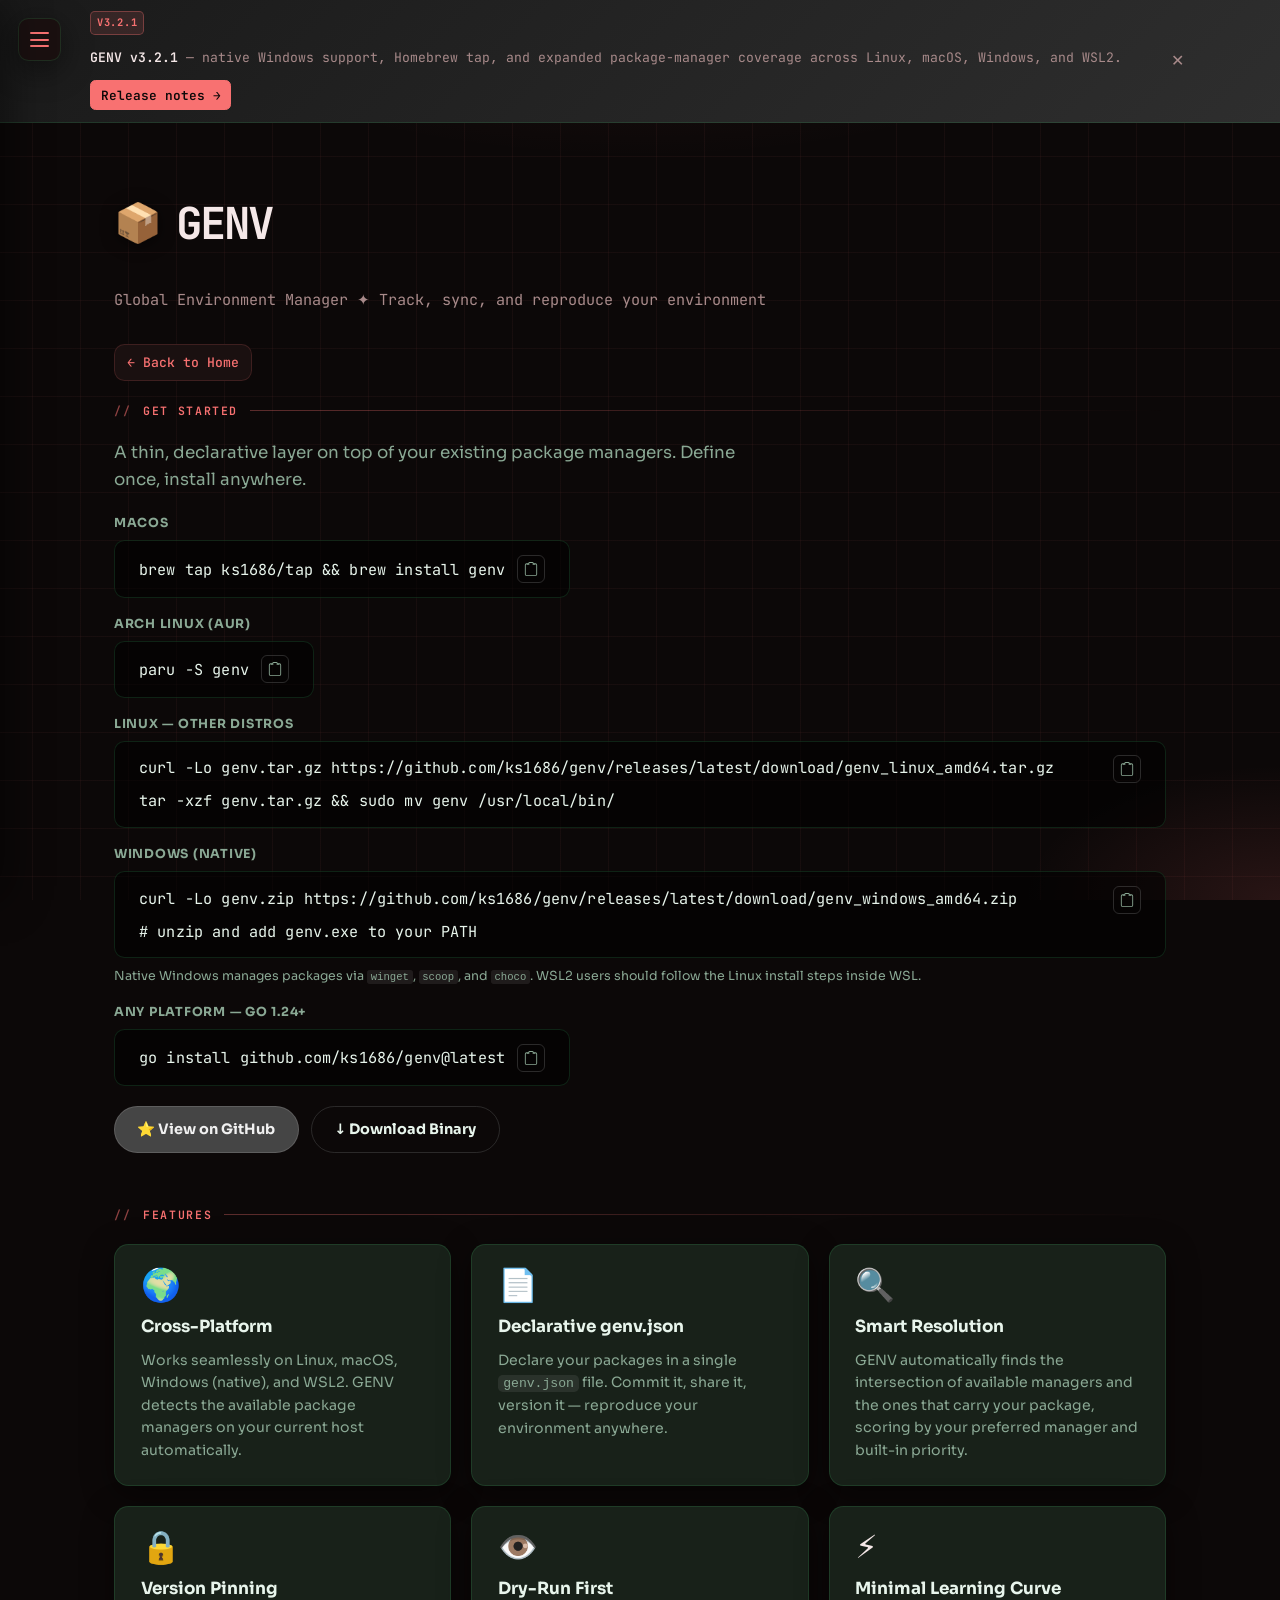
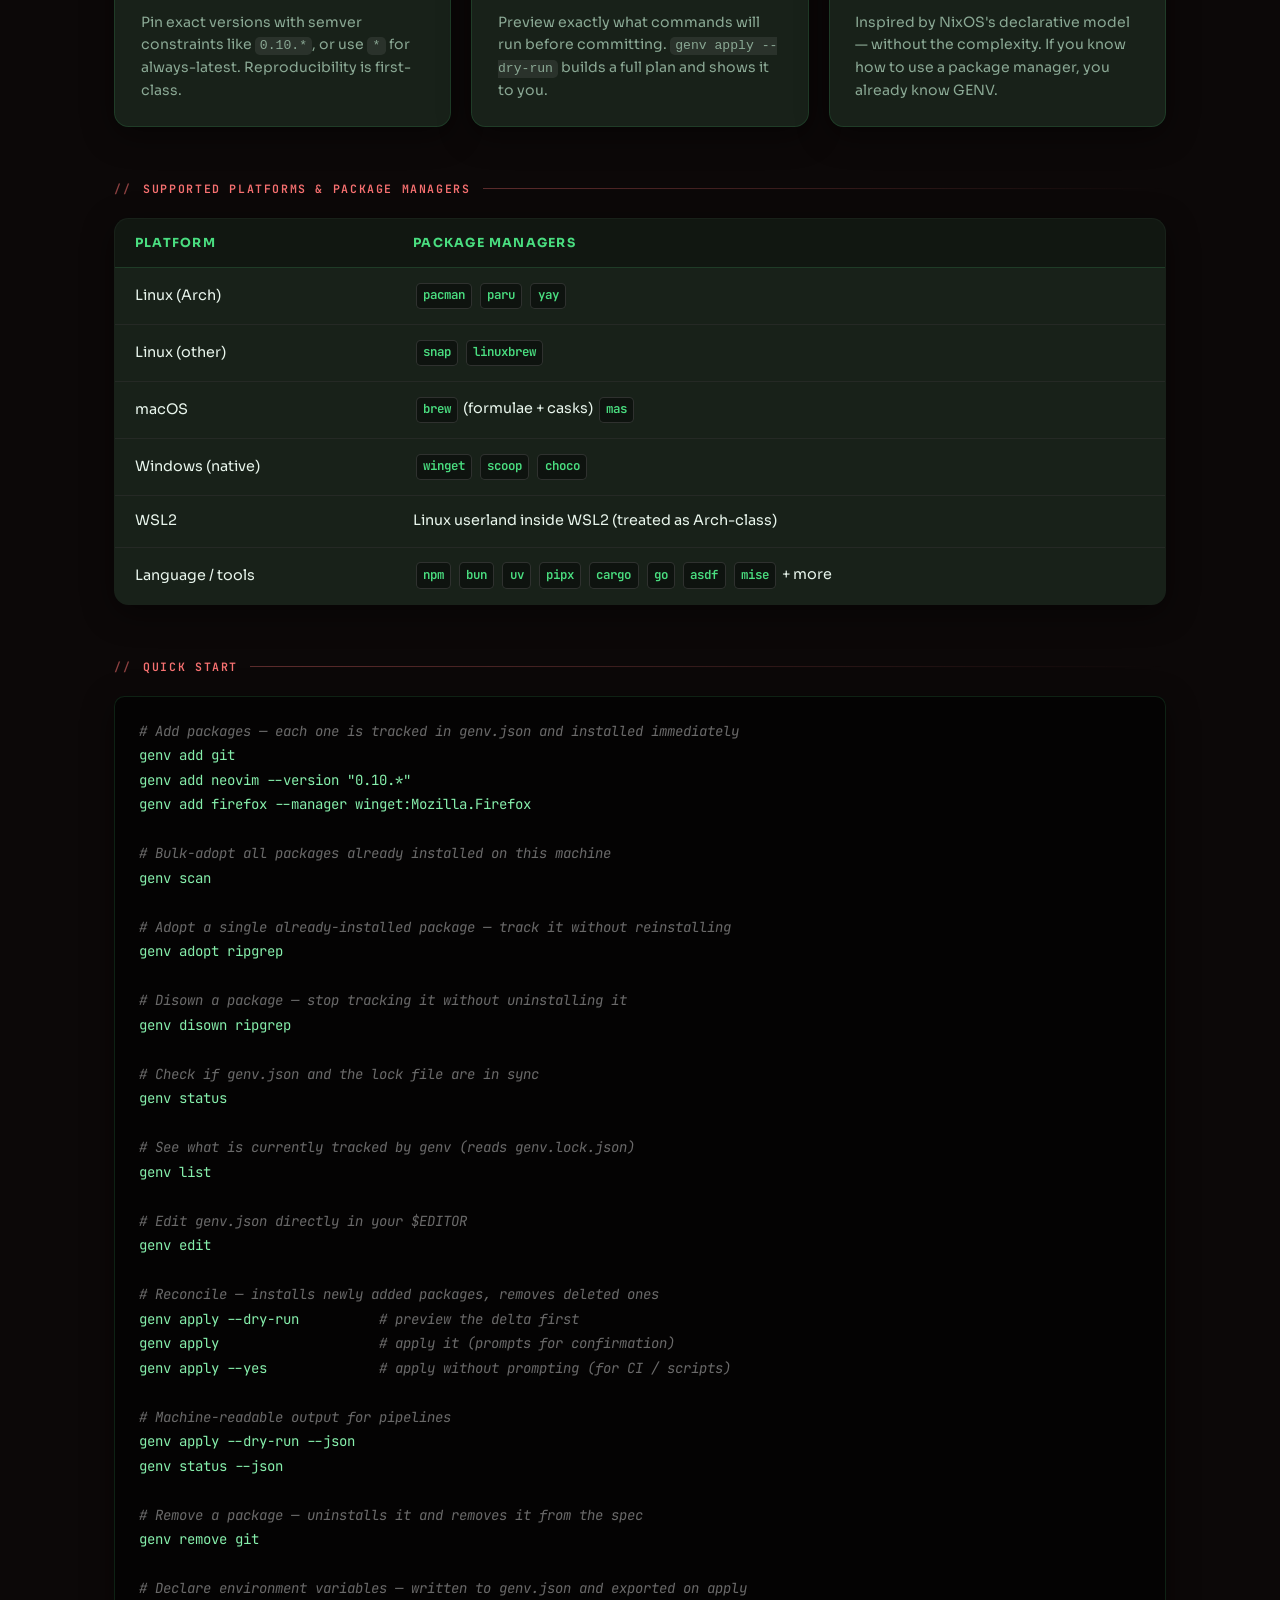
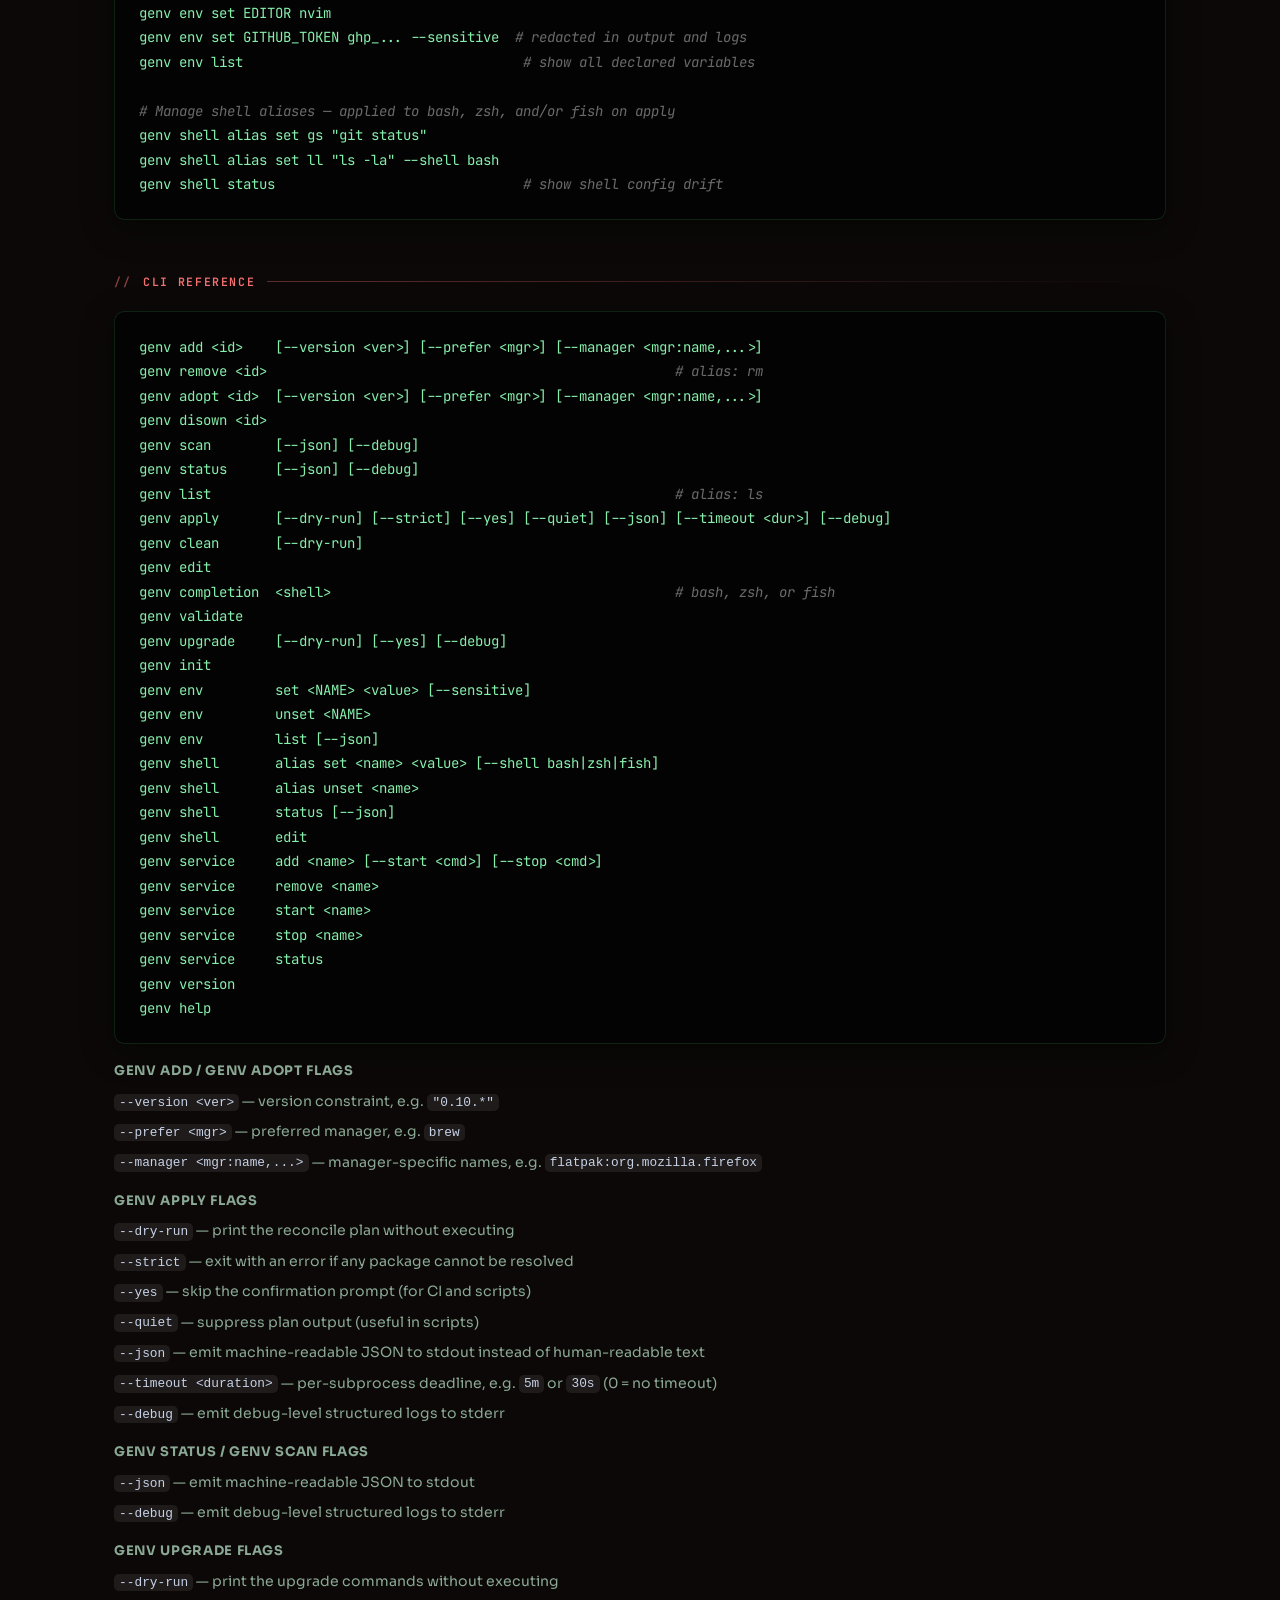
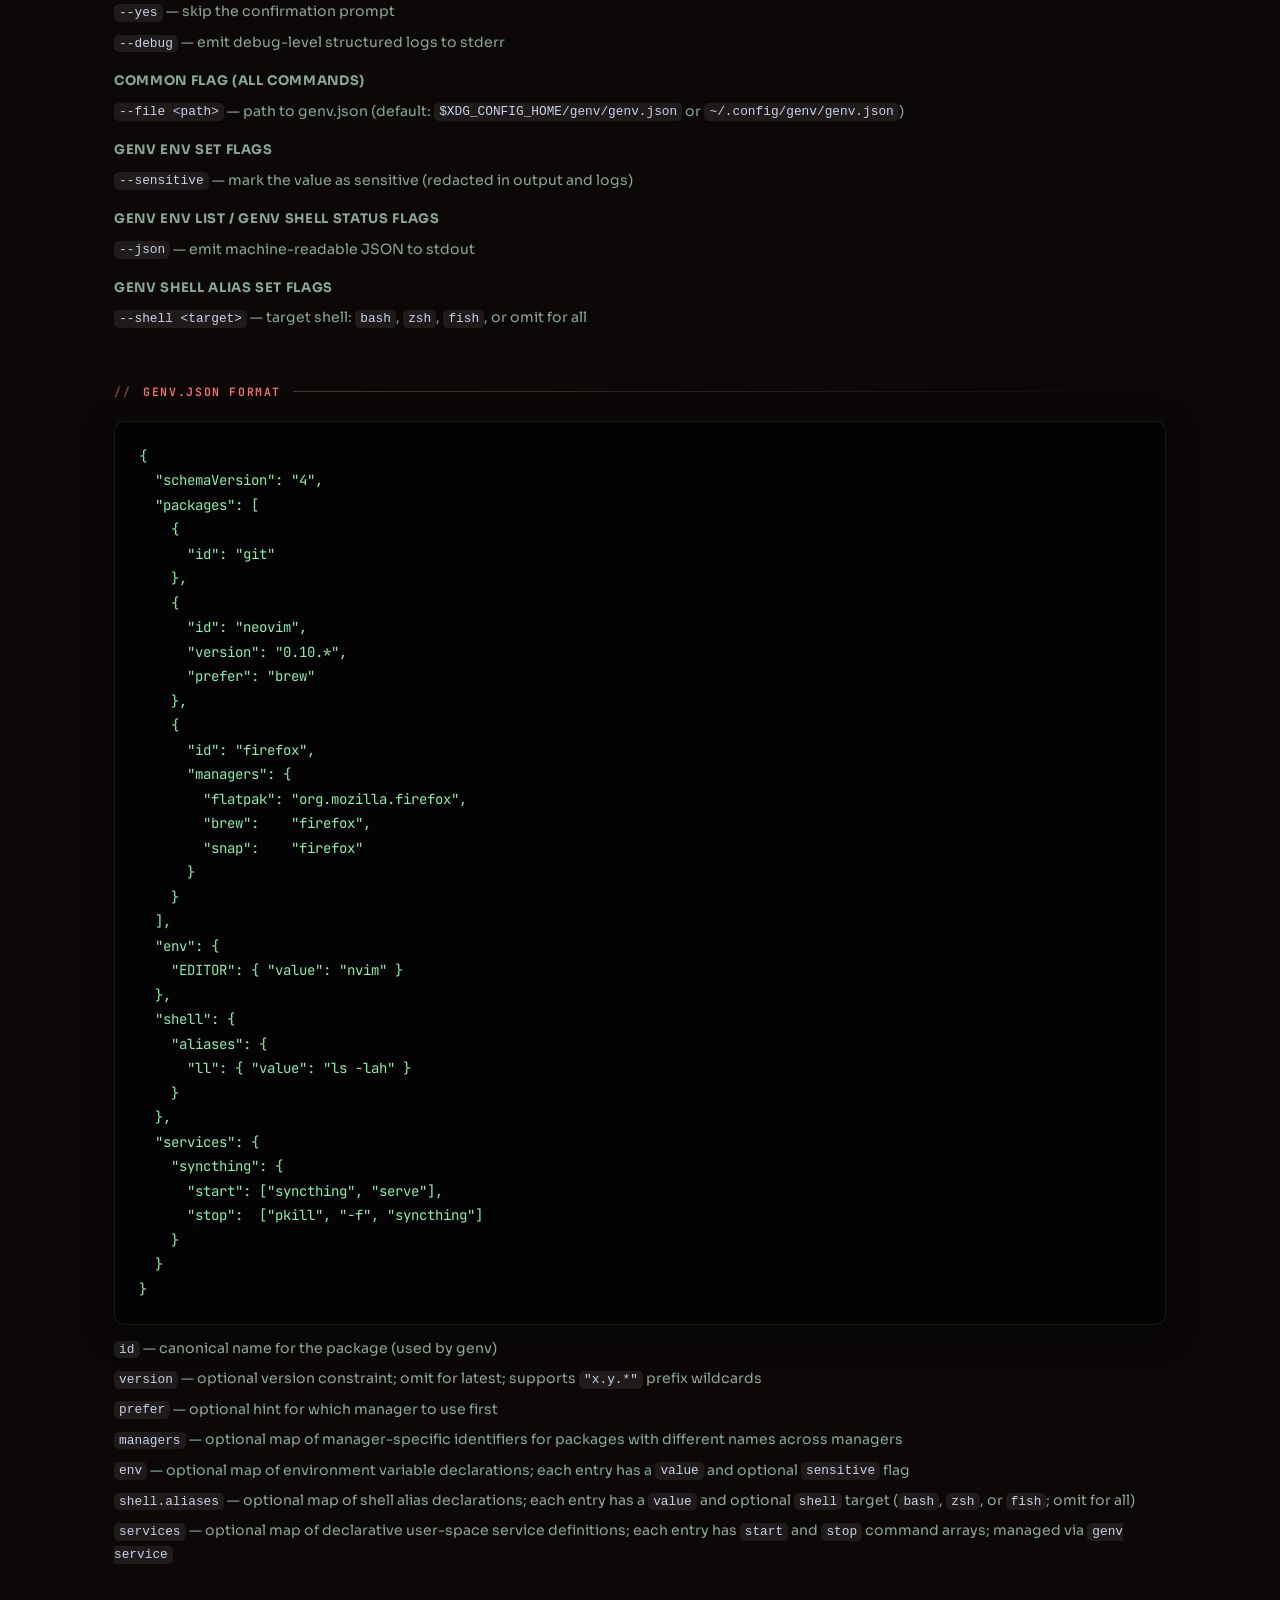
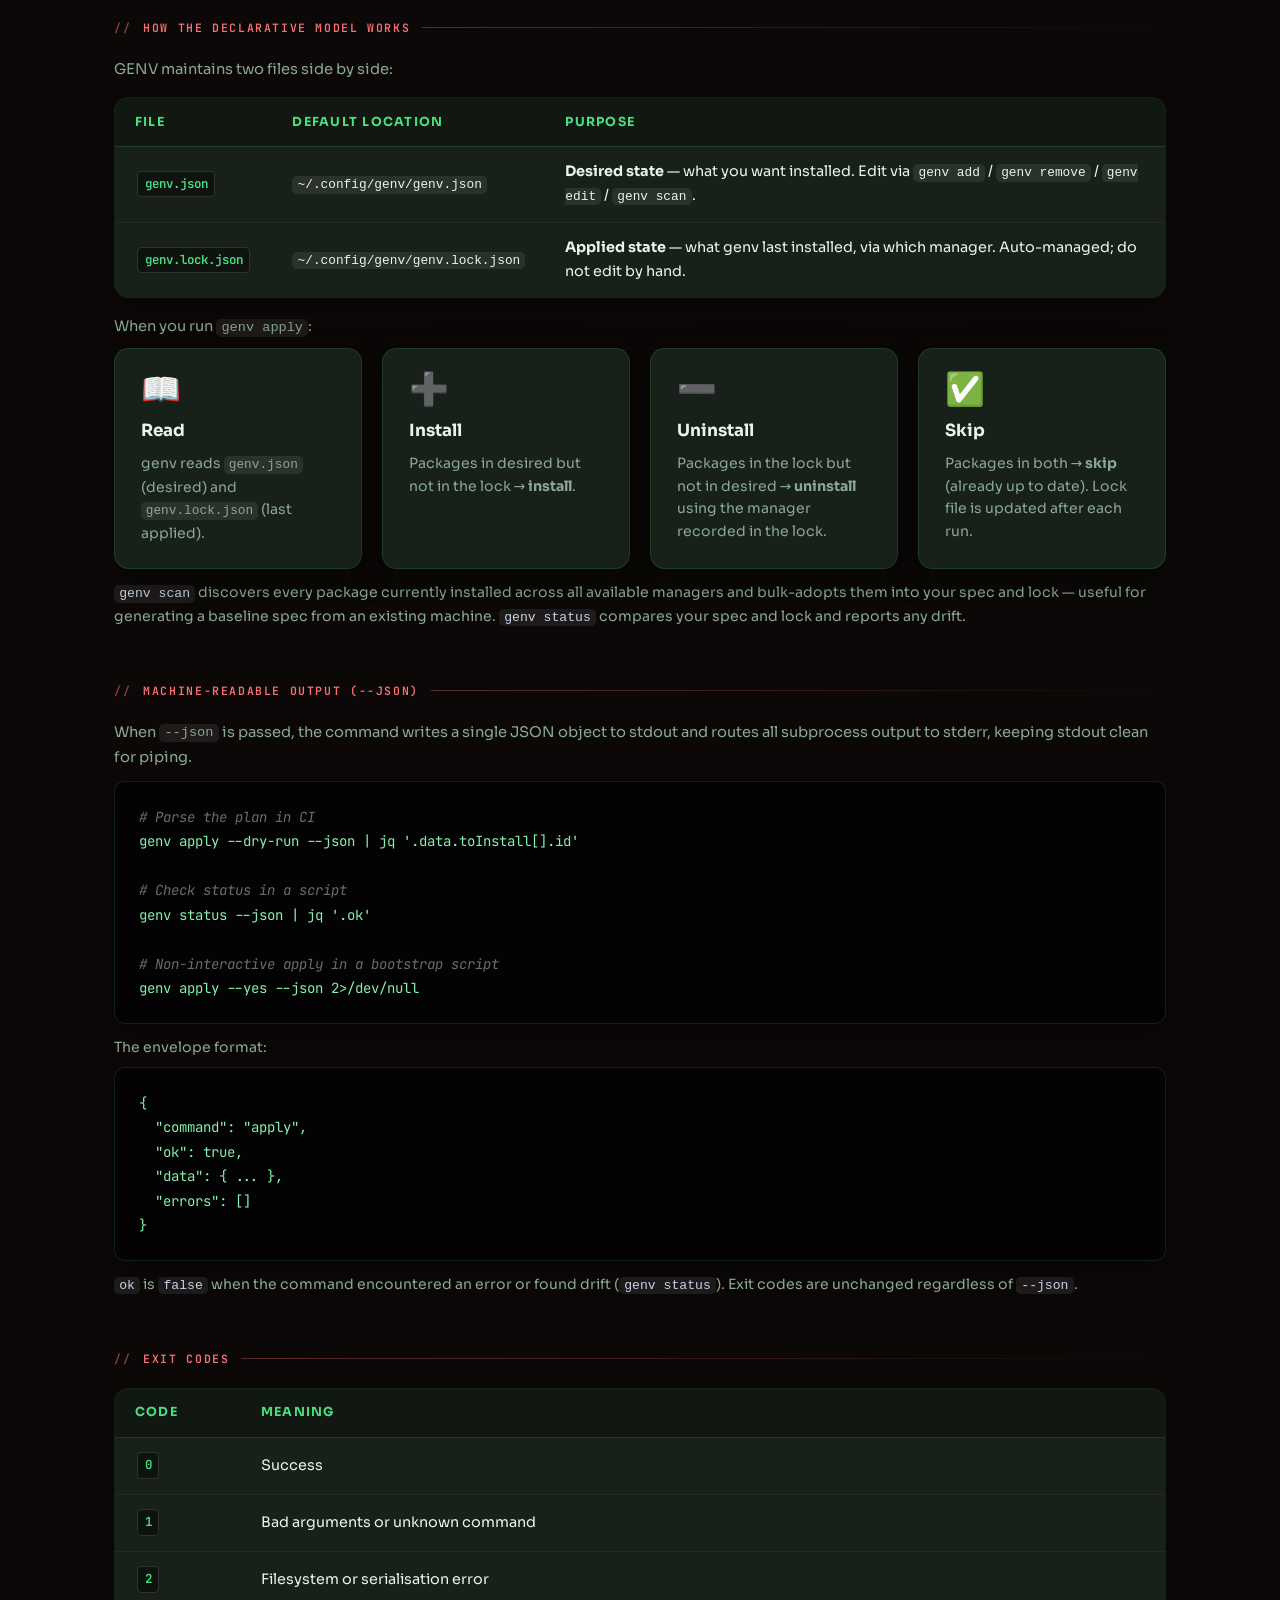
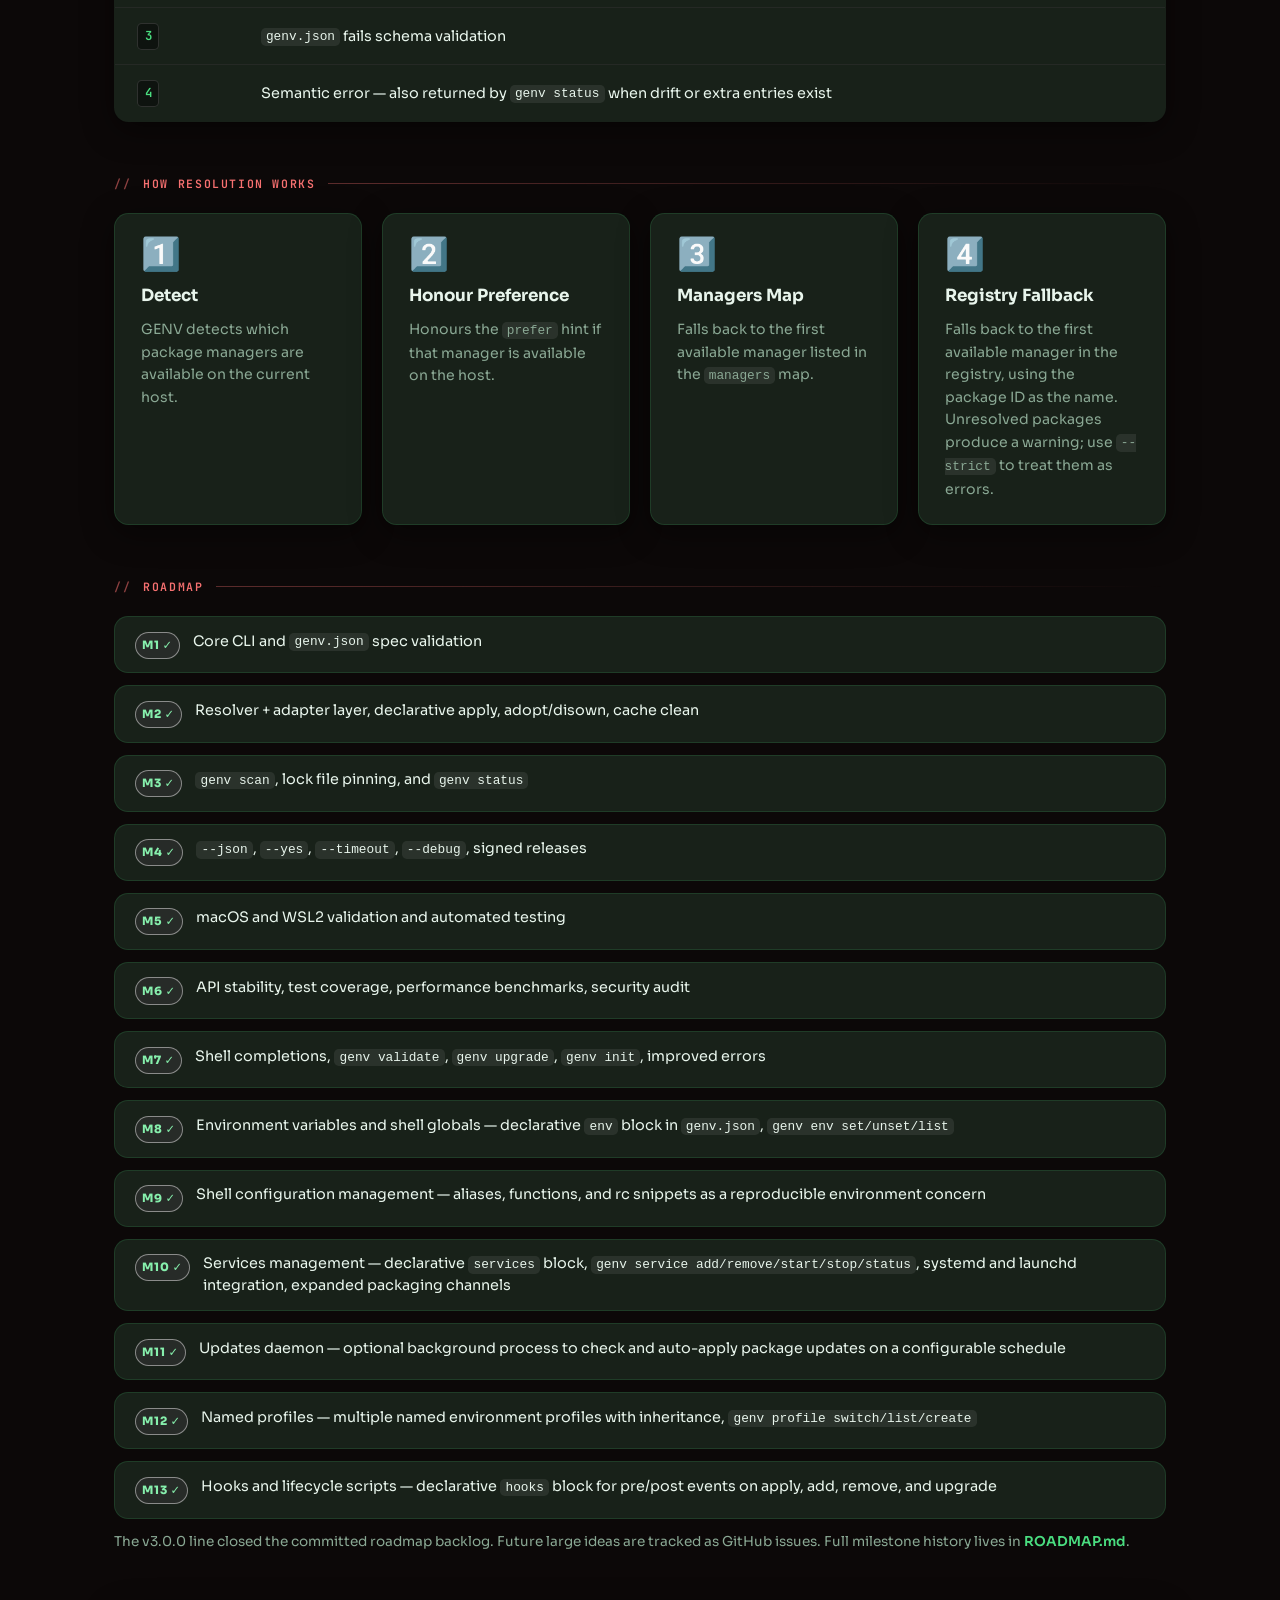
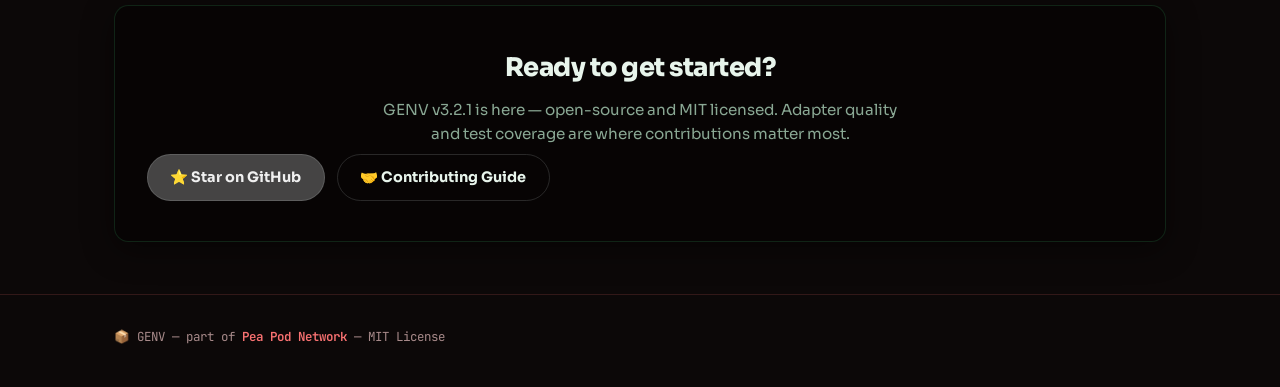
==== commit b17dc202: "feat: redesign site as IDE-terminal shell with per-app themes Remove the home Public Terminal banner" ====
--- a/genv/index.html
+++ b/genv/index.html
@@ -4,7 +4,7 @@
     <meta charset="UTF-8" />
     <meta name="viewport" content="width=device-width, initial-scale=1.0" />
     <meta name="description" content="GENV — The Global Environment Manager. Track, sync, and reproduce your software environment across Linux, macOS, Windows, and WSL2." />
-    <meta name="theme-color" content="#000000" />
+    <meta name="theme-color" content="#f87171" />
 
     <!-- Open Graph / Social preview -->
     <meta property="og:type" content="website" />
@@ -20,7 +20,7 @@
     <!-- Fonts -->
     <link rel="preconnect" href="https://fonts.googleapis.com" />
     <link rel="preconnect" href="https://fonts.gstatic.com" crossorigin />
-    <link href="https://fonts.googleapis.com/css2?family=Inter:wght@400;600;700;800&display=swap" rel="stylesheet" />
+    <link href="https://fonts.googleapis.com/css2?family=JetBrains+Mono:wght@400;500;600;700&family=Sora:wght@500;600;700;800&display=swap" rel="stylesheet" />
 
     <!-- Styles -->
     <link rel="stylesheet" href="/css/styles.css" />
@@ -28,7 +28,7 @@
 
     <title>GENV — Global Environment Manager</title>
   </head>
-  <body>
+  <body data-theme="genv">
     <!-- ========== Announcement Banner ========== -->
     <div class="announcement-banner" id="announcement-banner" role="region" aria-label="Announcement">
       <div class="banner-content">
@@ -41,12 +41,7 @@
       </div>
     </div>
 
-    <!-- Animated background blobs -->
-    <div class="bg-decoration" aria-hidden="true">
-      <div class="blob blob-1"></div>
-      <div class="blob blob-2"></div>
-      <div class="blob blob-3"></div>
-    </div>
+    <div class="bg-decoration" aria-hidden="true"></div>
 
     <!-- ========== Burger Menu ========== -->
     <button class="burger-btn" id="burger-btn" aria-label="Open navigation menu" aria-expanded="false" aria-controls="side-menu">
@@ -61,7 +56,7 @@
     <!-- Side drawer -->
     <nav class="side-menu" id="side-menu" aria-label="Site navigation" aria-hidden="true">
       <div class="side-menu-header">
-        <span class="side-menu-title">Navigation</span>
+        <span class="side-menu-title">~/genv</span>
         <button class="side-menu-close" id="side-menu-close" aria-label="Close navigation menu">✕</button>
       </div>
       <ul class="side-menu-list">
--- a/css/styles.css
+++ b/css/styles.css
@@ -1,34 +1,73 @@
 /* =============================================
-   Pea Pod Network - Stylesheet
-   Green cozy theme, modern & responsive
+   Pea Pod Network — IDE terminal shell
+   Shared chrome + per-app accent themes
    ============================================= */
 
-/* ---- CSS Variables ---- */
-:root {
-  --green-50: #f0fdf4;
-  --green-100: #dcfce7;
-  --green-200: #bbf7d0;
-  --green-300: #86efac;
-  --green-400: #4ade80;
-  --green-500: #22c55e;
-  --green-600: #16a34a;
-  --green-700: #15803d;
-  --green-800: #166534;
-  --green-900: #14532d;
-  --green-950: #052e16;
-
-  --card-bg: rgba(255, 255, 255, 0.85);
-  --card-shadow: 0 4px 24px rgba(21, 128, 61, 0.12);
-  --card-hover-shadow: 0 8px 40px rgba(21, 128, 61, 0.22);
-  --border-radius: 1.25rem;
-  --transition: all 0.3s cubic-bezier(0.4, 0, 0.2, 1);
-
-  --font-sans: 'Inter', 'Segoe UI', system-ui, -apple-system, sans-serif;
-  --font-display: 'Inter', 'Segoe UI', system-ui, sans-serif;
-}
-
-/* ---- Reset & Base ---- */
-*, *::before, *::after {
+:root,
+[data-theme="pea-pod"] {
+  --bg: #070b09;
+  --bg-elevated: #0d1410;
+  --surface: #121a15;
+  --surface-2: #182119;
+  --border: rgba(74, 222, 128, 0.14);
+  --border-strong: rgba(74, 222, 128, 0.32);
+  --text: #e8f5ec;
+  --text-muted: #8aa894;
+  --accent: #4ade80;
+  --accent-hover: #86efac;
+  --accent-dim: rgba(74, 222, 128, 0.12);
+  --accent-glow: rgba(74, 222, 128, 0.28);
+  --danger: #f87171;
+  --radius: 0.65rem;
+  --radius-lg: 0.9rem;
+  --transition: 0.28s cubic-bezier(0.4, 0, 0.2, 1);
+  --shadow: 0 8px 32px rgba(0, 0, 0, 0.45);
+  --shadow-hover: 0 12px 40px rgba(74, 222, 128, 0.12);
+  --font-sans: "Sora", "Segoe UI", system-ui, sans-serif;
+  --font-mono: "JetBrains Mono", "SFMono-Regular", ui-monospace, monospace;
+  --grid-color: rgba(74, 222, 128, 0.045);
+  --theme-color: #4ade80;
+}
+
+[data-theme="genv"] {
+  --bg: #0c0808;
+  --bg-elevated: #140c0c;
+  --surface: #1a1010;
+  --surface-2: #221414;
+  --border: rgba(248, 113, 113, 0.16);
+  --border-strong: rgba(248, 113, 113, 0.34);
+  --text: #f5e8e8;
+  --text-muted: #a88a8a;
+  --accent: #f87171;
+  --accent-hover: #fca5a5;
+  --accent-dim: rgba(248, 113, 113, 0.12);
+  --accent-glow: rgba(248, 113, 113, 0.28);
+  --shadow-hover: 0 12px 40px rgba(248, 113, 113, 0.12);
+  --grid-color: rgba(248, 113, 113, 0.05);
+  --theme-color: #f87171;
+}
+
+[data-theme="public-terminal"] {
+  --bg: #070a12;
+  --bg-elevated: #0c1220;
+  --surface: #10182a;
+  --surface-2: #152038;
+  --border: rgba(96, 165, 250, 0.16);
+  --border-strong: rgba(96, 165, 250, 0.34);
+  --text: #e8eef8;
+  --text-muted: #8a9ab4;
+  --accent: #60a5fa;
+  --accent-hover: #93c5fd;
+  --accent-dim: rgba(96, 165, 250, 0.12);
+  --accent-glow: rgba(96, 165, 250, 0.28);
+  --shadow-hover: 0 12px 40px rgba(96, 165, 250, 0.12);
+  --grid-color: rgba(96, 165, 250, 0.05);
+  --theme-color: #60a5fa;
+}
+
+*,
+*::before,
+*::after {
   box-sizing: border-box;
   margin: 0;
   padding: 0;
@@ -40,63 +79,72 @@
 
 body {
   font-family: var(--font-sans);
-  background-color: var(--green-50);
-  color: var(--green-900);
+  background: var(--bg);
+  color: var(--text);
   min-height: 100vh;
-  line-height: 1.6;
+  line-height: 1.65;
   overflow-x: hidden;
 }
 
-/* ---- Animated Background ---- */
+::selection {
+  background: var(--accent-dim);
+  color: var(--accent-hover);
+}
+
+/* ---- Terminal grid backdrop ---- */
 .bg-decoration {
   position: fixed;
   inset: 0;
   z-index: -1;
   overflow: hidden;
   pointer-events: none;
+  background:
+    radial-gradient(ellipse 80% 50% at 50% -10%, var(--accent-dim), transparent 55%),
+    radial-gradient(ellipse 40% 30% at 100% 100%, var(--accent-dim), transparent 50%),
+    var(--bg);
+}
+
+.bg-decoration::before {
+  content: "";
+  position: absolute;
+  inset: -20%;
+  background-image:
+    linear-gradient(var(--grid-color) 1px, transparent 1px),
+    linear-gradient(90deg, var(--grid-color) 1px, transparent 1px);
+  background-size: 48px 48px;
+  animation: gridDrift 40s linear infinite;
+  opacity: 1;
+}
+
+.bg-decoration::after {
+  content: "";
+  position: absolute;
+  inset: 0;
+  background: linear-gradient(
+    180deg,
+    transparent 0%,
+    transparent 48%,
+    rgba(0, 0, 0, 0.15) 50%,
+    transparent 52%,
+    transparent 100%
+  );
+  background-size: 100% 6px;
+  opacity: 0.35;
+  animation: scanDrift 12s linear infinite;
+}
+
+@keyframes gridDrift {
+  from { transform: translate(0, 0); }
+  to { transform: translate(48px, 48px); }
+}
+
+@keyframes scanDrift {
+  from { background-position: 0 0; }
+  to { background-position: 0 120px; }
 }
 
 .blob {
-  position: absolute;
-  border-radius: 50%;
-  filter: blur(80px);
-  opacity: 0.35;
-  animation: float 12s ease-in-out infinite;
-}
-
-.blob-1 {
-  width: 520px;
-  height: 520px;
-  background: radial-gradient(circle, var(--green-300), var(--green-500));
-  top: -120px;
-  left: -120px;
-  animation-delay: 0s;
-}
-
-.blob-2 {
-  width: 400px;
-  height: 400px;
-  background: radial-gradient(circle, var(--green-200), var(--green-400));
-  bottom: -80px;
-  right: -80px;
-  animation-delay: -4s;
-}
-
-.blob-3 {
-  width: 300px;
-  height: 300px;
-  background: radial-gradient(circle, var(--green-100), var(--green-300));
-  top: 50%;
-  left: 50%;
-  margin-top: -150px;
-  margin-left: -150px;
-  animation-delay: -8s;
-}
-
-@keyframes float {
-  0%, 100% { transform: translateY(0) scale(1); }
-  33%       { transform: translateY(-30px) scale(1.04); }
-  66%       { transform: translateY(20px) scale(0.97); }
+  display: none;
 }
 
 /* ---- Layout ---- */
@@ -108,152 +156,206 @@
 
 /* ---- Header / Hero ---- */
 header {
-  padding: 3.5rem 0 2rem;
-  text-align: center;
+  padding: 4rem 0 2rem;
+  text-align: left;
 }
 
 .logo-wrap {
   display: inline-flex;
   align-items: center;
-  gap: 0.75rem;
-  margin-bottom: 1.25rem;
+  gap: 0.85rem;
+  margin-bottom: 1rem;
+  opacity: 0;
   animation: fadeDown 0.7s ease both;
 }
 
 .logo-icon {
-  font-size: 3rem;
+  font-size: 2.4rem;
   line-height: 1;
-  filter: drop-shadow(0 2px 8px rgba(21, 128, 61, 0.3));
-  animation: wiggle 3s ease-in-out infinite;
-}
-
-@keyframes wiggle {
-  0%, 100% { transform: rotate(-4deg); }
-  50%       { transform: rotate(4deg); }
+  filter: drop-shadow(0 0 12px var(--accent-glow));
 }
 
 .site-title {
-  font-size: clamp(2rem, 5vw, 3.2rem);
-  font-weight: 800;
-  background: linear-gradient(135deg, var(--green-700) 0%, var(--green-500) 100%);
-  -webkit-background-clip: text;
-  -webkit-text-fill-color: transparent;
-  background-clip: text;
-  letter-spacing: -0.03em;
-}
-
-.site-tagline {
-  font-size: 1.1rem;
-  color: var(--green-700);
-  opacity: 0.8;
-  margin-top: 0.25rem;
-  animation: fadeDown 0.7s 0.1s ease both;
+  font-family: var(--font-mono);
+  font-size: clamp(1.75rem, 4.5vw, 2.75rem);
+  font-weight: 700;
+  letter-spacing: -0.04em;
+  color: var(--text);
+}
+
+.site-title .accent {
+  color: var(--accent);
+}
+
+.site-tagline,
+.hero-prompt {
+  font-family: var(--font-mono);
+  font-size: 0.95rem;
+  color: var(--text-muted);
+  margin-top: 0.75rem;
+  min-height: 1.5em;
+}
+
+.hero-prompt .prompt-user {
+  color: var(--accent);
+  font-weight: 600;
+}
+
+.hero-prompt .prompt-sep {
+  color: var(--text-muted);
+}
+
+.hero-prompt .prompt-path {
+  color: var(--accent-hover);
+}
+
+.hero-prompt .prompt-cash {
+  color: var(--text);
+  font-weight: 600;
+}
+
+.hero-prompt .prompt-cursor {
+  display: inline-block;
+  width: 0.55ch;
+  height: 1.1em;
+  margin-left: 2px;
+  vertical-align: text-bottom;
+  background: var(--accent);
+  animation: blink 1.05s step-end infinite;
+}
+
+@keyframes blink {
+  50% { opacity: 0; }
+}
+
+.hero-prompt.is-done .prompt-cursor {
+  animation: blink 1.05s step-end infinite;
 }
 
 /* ---- Section Headings ---- */
 .section-label {
   display: flex;
   align-items: center;
-  gap: 0.6rem;
-  font-size: 0.8rem;
-  font-weight: 700;
+  gap: 0.75rem;
+  font-family: var(--font-mono);
+  font-size: 0.72rem;
+  font-weight: 600;
   text-transform: uppercase;
-  letter-spacing: 0.12em;
-  color: var(--green-600);
+  letter-spacing: 0.14em;
+  color: var(--accent);
   margin-bottom: 1.25rem;
 }
 
-.section-label::before,
+.section-label::before {
+  content: "//";
+  opacity: 0.55;
+}
+
 .section-label::after {
-  content: '';
+  content: "";
   flex: 1;
   height: 1px;
-  background: var(--green-200);
-}
-
-/* ---- Grid layouts ---- */
-.shortcuts-grid {
+  background: linear-gradient(90deg, var(--border-strong), transparent);
+}
+
+/* ---- Grids ---- */
+.shortcuts-grid,
+.services-grid {
   display: grid;
   grid-template-columns: repeat(auto-fill, minmax(280px, 1fr));
-  gap: 1.25rem;
-}
-
-.services-grid {
-  display: grid;
-  grid-template-columns: repeat(auto-fill, minmax(220px, 1fr));
   gap: 1rem;
 }
 
-/* ---- Shortcut Card ---- */
+/* ---- Cards / panels ---- */
 .card {
-  background: var(--card-bg);
-  backdrop-filter: blur(12px);
-  -webkit-backdrop-filter: blur(12px);
-  border: 1px solid rgba(134, 239, 172, 0.5);
-  border-radius: var(--border-radius);
-  box-shadow: var(--card-shadow);
-  padding: 1.6rem 1.75rem;
+  background: var(--surface);
+  border: 1px solid var(--border);
+  border-radius: var(--radius-lg);
+  box-shadow: var(--shadow);
+  padding: 1.35rem 1.45rem;
   cursor: pointer;
   text-decoration: none;
   color: inherit;
   display: flex;
   flex-direction: column;
-  gap: 0.6rem;
-  transition: var(--transition);
+  gap: 0.55rem;
+  transition: transform var(--transition), border-color var(--transition), box-shadow var(--transition);
   position: relative;
   overflow: hidden;
-  animation: fadeUp 0.6s ease both;
+  opacity: 0;
+  transform: translateY(18px);
+}
+
+.card.visible,
+.section.visible .card {
+  opacity: 1;
+  transform: translateY(0);
 }
 
 .card::before {
-  content: '';
+  content: "";
   position: absolute;
   inset: 0;
-  background: linear-gradient(135deg, rgba(134, 239, 172, 0.12), rgba(74, 222, 128, 0.06));
+  background: linear-gradient(135deg, var(--accent-dim), transparent 55%);
   opacity: 0;
-  transition: opacity 0.3s ease;
+  transition: opacity var(--transition);
   pointer-events: none;
+}
+
+.card::after {
+  content: "";
+  position: absolute;
+  top: 0;
+  left: 0;
+  right: 0;
+  height: 2px;
+  background: linear-gradient(90deg, transparent, var(--accent), transparent);
+  opacity: 0;
+  transition: opacity var(--transition);
 }
 
 .card:hover,
 .card:focus-visible {
-  transform: translateY(-4px) scale(1.01);
-  box-shadow: var(--card-hover-shadow);
-  border-color: var(--green-400);
+  transform: translateY(-5px);
+  border-color: var(--border-strong);
+  box-shadow: var(--shadow-hover);
   outline: none;
 }
 
 .card:hover::before,
-.card:focus-visible::before {
+.card:focus-visible::before,
+.card:hover::after,
+.card:focus-visible::after {
   opacity: 1;
 }
 
 .card:active {
-  transform: translateY(-1px) scale(0.99);
+  transform: translateY(-1px);
 }
 
 .card-icon {
-  font-size: 2.2rem;
+  font-size: 1.65rem;
   line-height: 1;
 }
 
 .card-title {
-  font-size: 1.15rem;
-  font-weight: 700;
-  color: var(--green-800);
+  font-family: var(--font-mono);
+  font-size: 1.05rem;
+  font-weight: 600;
+  color: var(--text);
 }
 
 .card-desc {
-  font-size: 0.9rem;
-  color: var(--green-700);
-  opacity: 0.8;
+  font-size: 0.88rem;
+  color: var(--text-muted);
 }
 
 .card-arrow {
   align-self: flex-end;
   margin-top: auto;
-  font-size: 1.2rem;
-  color: var(--green-500);
+  font-family: var(--font-mono);
+  font-size: 1.05rem;
+  color: var(--accent);
   transition: transform 0.25s ease;
 }
 
@@ -262,22 +364,9 @@
   transform: translateX(5px);
 }
 
-/* ---- Service Placeholder Card ---- */
 .card.service-card {
-  opacity: 0.6;
+  opacity: 0.55;
   cursor: default;
-  padding: 1.2rem 1.4rem;
-}
-
-.card.service-card:hover,
-.card.service-card:focus-visible {
-  transform: none;
-  box-shadow: var(--card-shadow);
-  border-color: rgba(134, 239, 172, 0.5);
-}
-
-.card.service-card:hover::before {
-  opacity: 0;
 }
 
 .card.service-card.active {
@@ -285,76 +374,68 @@
   cursor: pointer;
 }
 
-.card.service-card.active:hover,
-.card.service-card.active:focus-visible {
-  transform: translateY(-4px) scale(1.01);
-  box-shadow: var(--card-hover-shadow);
-  border-color: var(--green-400);
-}
-
-.card.service-card.active:hover::before {
-  opacity: 1;
-}
-
 .badge {
   display: inline-block;
-  font-size: 0.68rem;
-  font-weight: 700;
+  font-family: var(--font-mono);
+  font-size: 0.65rem;
+  font-weight: 600;
   letter-spacing: 0.06em;
   text-transform: uppercase;
-  padding: 0.2em 0.6em;
-  border-radius: 999px;
-  background: var(--green-100);
-  color: var(--green-700);
-  border: 1px solid var(--green-200);
-}
-
-.badge.coming-soon {
-  background: var(--green-100);
-  color: var(--green-600);
-  border-color: var(--green-200);
-}
-
-.badge.online {
-  background: #dcfce7;
-  color: #15803d;
-  border-color: #86efac;
-}
-
-.badge.private {
-  background: #fef9c3;
-  color: #854d0e;
-  border-color: #fde047;
-}
-
+  padding: 0.2em 0.55em;
+  border-radius: 0.3rem;
+  background: var(--accent-dim);
+  color: var(--accent);
+  border: 1px solid var(--border);
+}
+
+.badge.coming-soon,
+.badge.online,
+.badge.private,
 .badge.public {
-  background: #dbeafe;
-  color: #1d4ed8;
-  border-color: #93c5fd;
+  background: var(--accent-dim);
+  color: var(--accent);
+  border-color: var(--border);
 }
 
 /* ---- Sections ---- */
 .section {
-  margin-bottom: 3.5rem;
-  animation: fadeUp 0.6s 0.15s ease both;
-}
+  margin-bottom: 3.25rem;
+  opacity: 0;
+  transform: translateY(16px);
+  transition: opacity 0.55s ease, transform 0.55s ease;
+}
+
+.section.visible {
+  opacity: 1;
+  transform: translateY(0);
+}
+
+.section.visible .card:nth-child(1) { transition-delay: 0.05s; }
+.section.visible .card:nth-child(2) { transition-delay: 0.12s; }
+.section.visible .card:nth-child(3) { transition-delay: 0.19s; }
+.section.visible .card:nth-child(4) { transition-delay: 0.26s; }
+.section.visible .card:nth-child(5) { transition-delay: 0.33s; }
+.section.visible .card:nth-child(6) { transition-delay: 0.4s; }
 
 /* ---- Footer ---- */
 footer {
-  text-align: center;
+  text-align: left;
   padding: 2rem 0 3rem;
-  color: var(--green-700);
-  font-size: 0.85rem;
-  opacity: 0.7;
+  color: var(--text-muted);
+  font-family: var(--font-mono);
+  font-size: 0.78rem;
+  border-top: 1px solid var(--border);
+  margin-top: 1rem;
 }
 
 footer a {
-  color: var(--green-600);
+  color: var(--accent);
   text-decoration: none;
   font-weight: 600;
 }
 
 footer a:hover {
+  color: var(--accent-hover);
   text-decoration: underline;
 }
 
@@ -362,7 +443,7 @@
 @keyframes fadeDown {
   from {
     opacity: 0;
-    transform: translateY(-20px);
+    transform: translateY(-16px);
   }
   to {
     opacity: 1;
@@ -373,7 +454,7 @@
 @keyframes fadeUp {
   from {
     opacity: 0;
-    transform: translateY(24px);
+    transform: translateY(20px);
   }
   to {
     opacity: 1;
@@ -381,55 +462,16 @@
   }
 }
 
-/* stagger card animations */
-.card:nth-child(1) { animation-delay: 0.05s; }
-.card:nth-child(2) { animation-delay: 0.12s; }
-.card:nth-child(3) { animation-delay: 0.19s; }
-.card:nth-child(4) { animation-delay: 0.26s; }
-.card:nth-child(5) { animation-delay: 0.33s; }
-.card:nth-child(6) { animation-delay: 0.40s; }
-.card:nth-child(7) { animation-delay: 0.47s; }
-.card:nth-child(8) { animation-delay: 0.54s; }
-
-/* ---- Responsive ---- */
-@media (max-width: 768px) {
-  header {
-    padding: 2.5rem 0 1.5rem;
-  }
-
-  .shortcuts-grid,
-  .services-grid {
-    grid-template-columns: 1fr;
-  }
-}
-
-@media (max-width: 480px) {
-  .card {
-    padding: 1.3rem 1.4rem;
-  }
-
-  .logo-icon {
-    font-size: 2.4rem;
-  }
-}
-
-@media (prefers-reduced-motion: reduce) {
-  *, *::before, *::after {
-    animation-duration: 0.01ms !important;
-    animation-iteration-count: 1 !important;
-    transition-duration: 0.01ms !important;
-  }
-}
-
 /* ---- Announcement Banner ---- */
 .announcement-banner {
-  background: linear-gradient(135deg, var(--green-800) 0%, var(--green-600) 100%);
-  color: #fff;
-  padding: 0.65rem 1rem;
+  background: var(--surface);
+  color: var(--text);
+  padding: 0.7rem 1rem;
   position: sticky;
   top: 0;
   z-index: 900;
-  animation: fadeDown 0.5s ease both;
+  border-bottom: 1px solid var(--border);
+  animation: fadeDown 0.45s ease both;
 }
 
 .banner-content {
@@ -437,51 +479,54 @@
   margin: 0 auto;
   display: flex;
   align-items: center;
-  justify-content: center;
+  justify-content: flex-start;
   gap: 0.75rem;
   flex-wrap: wrap;
-  padding: 0 3rem;
+  padding: 0 3rem 0 0;
   position: relative;
 }
 
 .banner-badge {
+  font-family: var(--font-mono);
   font-size: 0.65rem;
-  font-weight: 800;
-  letter-spacing: 0.1em;
+  font-weight: 700;
+  letter-spacing: 0.08em;
   text-transform: uppercase;
-  background: rgba(255, 255, 255, 0.25);
-  border: 1px solid rgba(255, 255, 255, 0.4);
-  border-radius: 999px;
-  padding: 0.2em 0.65em;
+  background: var(--accent-dim);
+  border: 1px solid var(--border-strong);
+  border-radius: 0.3rem;
+  color: var(--accent);
+  padding: 0.2em 0.55em;
   flex-shrink: 0;
 }
 
 .banner-text {
-  font-size: 0.9rem;
-  opacity: 0.95;
-  text-align: center;
+  font-family: var(--font-mono);
+  font-size: 0.82rem;
+  color: var(--text-muted);
 }
 
 .banner-text strong {
-  font-weight: 700;
+  color: var(--text);
+  font-weight: 600;
 }
 
 .banner-link {
-  font-size: 0.88rem;
-  font-weight: 700;
-  color: #fff;
-  background: rgba(255, 255, 255, 0.2);
-  border: 1px solid rgba(255, 255, 255, 0.4);
-  border-radius: 999px;
-  padding: 0.25em 0.85em;
+  font-family: var(--font-mono);
+  font-size: 0.8rem;
+  font-weight: 600;
+  color: var(--bg);
+  background: var(--accent);
+  border: 1px solid var(--accent);
+  border-radius: 0.35rem;
+  padding: 0.28em 0.75em;
   text-decoration: none;
   white-space: nowrap;
-  transition: background 0.2s ease, transform 0.2s ease;
-  flex-shrink: 0;
+  transition: background var(--transition), transform var(--transition);
 }
 
 .banner-link:hover {
-  background: rgba(255, 255, 255, 0.35);
+  background: var(--accent-hover);
   transform: translateX(2px);
 }
 
@@ -492,23 +537,22 @@
   transform: translateY(-50%);
   background: none;
   border: none;
-  color: rgba(255, 255, 255, 0.8);
+  color: var(--text-muted);
   font-size: 1rem;
   cursor: pointer;
   padding: 0.3rem 0.4rem;
   border-radius: 0.35rem;
   line-height: 1;
   transition: color 0.2s ease, background 0.2s ease;
-  flex-shrink: 0;
 }
 
 .banner-close:hover {
-  color: #fff;
-  background: rgba(255, 255, 255, 0.15);
+  color: var(--text);
+  background: var(--accent-dim);
 }
 
 .banner-close:focus-visible {
-  outline: 2px solid rgba(255, 255, 255, 0.7);
+  outline: 2px solid var(--accent);
   outline-offset: 2px;
 }
 
@@ -516,58 +560,44 @@
   display: none;
 }
 
-@media (max-width: 600px) {
-  .banner-content {
-    padding: 0 2.5rem 0 0.5rem;
-    gap: 0.5rem;
-  }
-
-  .banner-text {
-    font-size: 0.82rem;
-  }
-}
-
-/* ---- Burger Menu Button ---- */
+/* ---- Burger / Side menu ---- */
 .burger-btn {
   position: fixed;
-  top: 1.25rem;
-  left: 1.25rem;
+  top: 1.15rem;
+  left: 1.15rem;
   z-index: 1000;
-  background: var(--card-bg);
-  backdrop-filter: blur(12px);
-  -webkit-backdrop-filter: blur(12px);
-  border: 1px solid rgba(134, 239, 172, 0.5);
-  border-radius: 0.75rem;
-  box-shadow: var(--card-shadow);
-  width: 2.75rem;
-  height: 2.75rem;
+  background: var(--surface);
+  border: 1px solid var(--border);
+  border-radius: var(--radius);
+  box-shadow: var(--shadow);
+  width: 2.65rem;
+  height: 2.65rem;
   display: flex;
   flex-direction: column;
   align-items: center;
   justify-content: center;
   gap: 0.28rem;
   cursor: pointer;
-  transition: var(--transition);
+  transition: border-color var(--transition), box-shadow var(--transition), transform var(--transition);
   padding: 0;
 }
 
 .burger-btn:hover {
-  background: var(--green-100);
-  border-color: var(--green-400);
-  box-shadow: var(--card-hover-shadow);
-  transform: scale(1.05);
+  border-color: var(--border-strong);
+  box-shadow: var(--shadow-hover);
+  transform: scale(1.04);
 }
 
 .burger-btn:focus-visible {
-  outline: 2px solid var(--green-500);
+  outline: 2px solid var(--accent);
   outline-offset: 2px;
 }
 
 .burger-line {
   display: block;
-  width: 1.2rem;
+  width: 1.15rem;
   height: 2px;
-  background: var(--green-700);
+  background: var(--accent);
   border-radius: 2px;
   transition: var(--transition);
 }
@@ -585,12 +615,11 @@
   transform: translateY(-6px) rotate(-45deg);
 }
 
-/* ---- Menu Overlay ---- */
 .menu-overlay {
   position: fixed;
   inset: 0;
-  background: rgba(5, 46, 22, 0.45);
-  backdrop-filter: blur(2px);
+  background: rgba(0, 0, 0, 0.55);
+  backdrop-filter: blur(3px);
   z-index: 1100;
   opacity: 0;
   visibility: hidden;
@@ -602,16 +631,15 @@
   visibility: visible;
 }
 
-/* ---- Side Menu ---- */
 .side-menu {
   position: fixed;
   top: 0;
   left: 0;
   height: 100%;
   width: min(320px, 85vw);
-  background: var(--green-50);
-  border-right: 1px solid var(--green-200);
-  box-shadow: 4px 0 32px rgba(21, 128, 61, 0.18);
+  background: var(--bg-elevated);
+  border-right: 1px solid var(--border);
+  box-shadow: 8px 0 40px rgba(0, 0, 0, 0.45);
   z-index: 1200;
   transform: translateX(-100%);
   transition: transform 0.35s cubic-bezier(0.4, 0, 0.2, 1);
@@ -628,37 +656,38 @@
   display: flex;
   align-items: center;
   justify-content: space-between;
-  padding: 1.5rem 1.25rem 1rem;
-  border-bottom: 1px solid var(--green-200);
+  padding: 1.35rem 1.2rem 1rem;
+  border-bottom: 1px solid var(--border);
 }
 
 .side-menu-title {
-  font-size: 0.8rem;
-  font-weight: 700;
+  font-family: var(--font-mono);
+  font-size: 0.72rem;
+  font-weight: 600;
   text-transform: uppercase;
   letter-spacing: 0.12em;
-  color: var(--green-600);
+  color: var(--accent);
 }
 
 .side-menu-close {
   background: none;
   border: none;
-  color: var(--green-700);
+  color: var(--text-muted);
   font-size: 1.1rem;
   cursor: pointer;
   padding: 0.3rem 0.45rem;
-  border-radius: 0.4rem;
+  border-radius: 0.35rem;
   transition: background 0.2s ease, color 0.2s ease;
   line-height: 1;
 }
 
 .side-menu-close:hover {
-  background: var(--green-100);
-  color: var(--green-900);
+  background: var(--accent-dim);
+  color: var(--text);
 }
 
 .side-menu-close:focus-visible {
-  outline: 2px solid var(--green-500);
+  outline: 2px solid var(--accent);
   outline-offset: 2px;
 }
 
@@ -672,116 +701,124 @@
   display: flex;
   align-items: center;
   gap: 0.85rem;
-  padding: 0.85rem 1.5rem;
+  padding: 0.8rem 1.35rem;
   text-decoration: none;
-  color: var(--green-800);
-  font-size: 0.95rem;
-  font-weight: 600;
-  border-left: 3px solid transparent;
+  color: var(--text);
+  font-family: var(--font-mono);
+  font-size: 0.88rem;
+  font-weight: 500;
+  border-left: 2px solid transparent;
   transition: background 0.2s ease, color 0.2s ease, padding-left 0.2s ease, border-left-color 0.2s ease;
 }
 
 .side-menu-link:hover,
 .side-menu-link:focus-visible {
-  background: var(--green-100);
-  color: var(--green-700);
-  padding-left: 1.75rem;
-  border-left-color: var(--green-500);
+  background: var(--accent-dim);
+  color: var(--accent-hover);
+  padding-left: 1.55rem;
+  border-left-color: var(--accent);
   outline: none;
 }
 
 .side-menu-link[aria-current="page"] {
-  background: var(--green-100);
-  color: var(--green-700);
-  border-left-color: var(--green-500);
+  background: var(--accent-dim);
+  color: var(--accent);
+  border-left-color: var(--accent);
 }
 
 .side-menu-icon {
-  font-size: 1.2rem;
+  font-size: 1.05rem;
   flex-shrink: 0;
+}
+
+.side-menu-section-label {
+  font-family: var(--font-mono);
+  font-size: 0.65rem;
+  font-weight: 600;
+  letter-spacing: 0.12em;
+  text-transform: uppercase;
+  color: var(--text-muted);
+  padding: 1.1rem 1.35rem 0.35rem;
+  margin: 0;
 }
 
 /* ---- Back Navigation ---- */
 .nav-back {
   display: inline-flex;
   align-items: center;
-  gap: 0.5rem;
-  font-size: 0.9rem;
-  font-weight: 600;
-  color: var(--green-600);
+  gap: 0.45rem;
+  font-family: var(--font-mono);
+  font-size: 0.82rem;
+  font-weight: 500;
+  color: var(--accent);
   text-decoration: none;
-  margin-bottom: 1rem;
-  padding: 0.4rem 0.8rem;
-  border-radius: 999px;
-  background: var(--green-100);
-  border: 1px solid var(--green-200);
-  transition: var(--transition);
-  animation: fadeDown 0.5s ease both;
+  margin-bottom: 1.25rem;
+  padding: 0.4rem 0.75rem;
+  border-radius: var(--radius);
+  background: var(--surface);
+  border: 1px solid var(--border);
+  transition: transform var(--transition), border-color var(--transition), background var(--transition);
 }
 
 .nav-back:hover {
-  background: var(--green-200);
-  color: var(--green-800);
+  background: var(--accent-dim);
+  border-color: var(--border-strong);
   transform: translateX(-3px);
 }
 
-/* ---- Changelog Timeline ---- */
+/* ---- Changelog ---- */
 .changelog-list {
   display: flex;
   flex-direction: column;
-  gap: 0;
   position: relative;
 }
 
 .changelog-list::before {
-  content: '';
+  content: "";
   position: absolute;
-  left: 1.1rem;
+  left: 1.05rem;
   top: 0.5rem;
   bottom: 0.5rem;
-  width: 2px;
-  background: linear-gradient(to bottom, var(--green-300), var(--green-200));
-  border-radius: 1px;
+  width: 1px;
+  background: linear-gradient(to bottom, var(--border-strong), var(--border));
 }
 
 .changelog-item {
   display: flex;
-  gap: 1.25rem;
-  padding: 0 0 1.5rem 0;
+  gap: 1.15rem;
+  padding: 0 0 1.35rem;
   position: relative;
-  animation: fadeUp 0.5s ease both;
 }
 
 .changelog-dot {
   flex-shrink: 0;
-  width: 2.2rem;
-  height: 2.2rem;
-  border-radius: 50%;
-  background: var(--green-100);
-  border: 2px solid var(--green-300);
+  width: 2.1rem;
+  height: 2.1rem;
+  border-radius: 0.4rem;
+  background: var(--surface);
+  border: 1px solid var(--border-strong);
   display: flex;
   align-items: center;
   justify-content: center;
-  font-size: 0.85rem;
+  font-size: 0.8rem;
   z-index: 1;
-  margin-top: 0.2rem;
+  margin-top: 0.15rem;
+  color: var(--accent);
 }
 
 .changelog-body {
   flex: 1;
-  background: var(--card-bg);
-  backdrop-filter: blur(12px);
-  -webkit-backdrop-filter: blur(12px);
-  border: 1px solid rgba(134, 239, 172, 0.5);
-  border-radius: var(--border-radius);
-  box-shadow: var(--card-shadow);
-  padding: 1rem 1.25rem;
-  transition: var(--transition);
+  background: var(--surface);
+  border: 1px solid var(--border);
+  border-radius: var(--radius-lg);
+  box-shadow: var(--shadow);
+  padding: 1rem 1.15rem;
+  transition: border-color var(--transition), box-shadow var(--transition);
 }
 
 .changelog-body:hover {
-  box-shadow: var(--card-hover-shadow);
-  border-color: var(--green-400);
+  border-color: var(--border-strong);
+  box-shadow: var(--shadow-hover);
 }
 
 .changelog-header {
@@ -794,9 +831,9 @@
 }
 
 .changelog-message {
-  font-size: 0.975rem;
-  font-weight: 700;
-  color: var(--green-800);
+  font-size: 0.95rem;
+  font-weight: 600;
+  color: var(--text);
   line-height: 1.4;
   flex: 1;
   min-width: 0;
@@ -804,60 +841,54 @@
 }
 
 .changelog-sha {
-  font-family: 'SFMono-Regular', 'Consolas', 'Liberation Mono', monospace;
-  font-size: 0.72rem;
-  font-weight: 600;
-  color: var(--green-600);
-  background: var(--green-100);
-  border: 1px solid var(--green-200);
-  border-radius: 0.35rem;
+  font-family: var(--font-mono);
+  font-size: 0.7rem;
+  font-weight: 600;
+  color: var(--accent);
+  background: var(--accent-dim);
+  border: 1px solid var(--border);
+  border-radius: 0.3rem;
   padding: 0.15em 0.5em;
   text-decoration: none;
   flex-shrink: 0;
-  transition: background 0.2s ease;
 }
 
 .changelog-sha:hover {
-  background: var(--green-200);
-  color: var(--green-800);
+  border-color: var(--border-strong);
+  color: var(--accent-hover);
 }
 
 .changelog-meta {
-  font-size: 0.8rem;
-  color: var(--green-600);
-  opacity: 0.85;
-  display: flex;
-  gap: 0.6rem;
+  font-family: var(--font-mono);
+  font-size: 0.75rem;
+  color: var(--text-muted);
+  display: flex;
+  gap: 0.55rem;
   align-items: center;
   flex-wrap: wrap;
 }
 
 .changelog-meta .author {
   font-weight: 600;
-  color: var(--green-700);
-}
-
-.changelog-meta .separator {
-  opacity: 0.5;
-}
-
-/* ---- Changelog Loading / Error States ---- */
+  color: var(--text);
+}
+
 .changelog-loading,
 .changelog-error,
 .changelog-empty {
-  text-align: center;
-  padding: 3rem 1rem;
-  color: var(--green-600);
-  font-size: 0.95rem;
-  opacity: 0.8;
+  text-align: left;
+  padding: 2.5rem 0;
+  color: var(--text-muted);
+  font-family: var(--font-mono);
+  font-size: 0.9rem;
 }
 
 .changelog-loading .spinner {
   display: inline-block;
-  width: 1.8rem;
-  height: 1.8rem;
-  border: 3px solid var(--green-200);
-  border-top-color: var(--green-500);
+  width: 1.5rem;
+  height: 1.5rem;
+  border: 2px solid var(--border);
+  border-top-color: var(--accent);
   border-radius: 50%;
   animation: spin 0.8s linear infinite;
   margin-bottom: 0.75rem;
@@ -868,55 +899,121 @@
 }
 
 .changelog-error {
-  color: #b91c1c;
-  background: #fef2f2;
-  border: 1px solid #fecaca;
-  border-radius: var(--border-radius);
-  padding: 1.5rem;
-  opacity: 1;
-}
-
-/* ---- Load More Button ---- */
+  color: var(--danger);
+  background: rgba(248, 113, 113, 0.08);
+  border: 1px solid rgba(248, 113, 113, 0.25);
+  border-radius: var(--radius-lg);
+  padding: 1.25rem;
+}
+
 .load-more-wrap {
-  text-align: center;
-  margin-top: 1rem;
+  text-align: left;
+  margin-top: 0.5rem;
 }
 
 .btn-load-more {
   display: inline-flex;
   align-items: center;
   gap: 0.5rem;
-  padding: 0.65rem 1.5rem;
-  background: var(--green-600);
-  color: #fff;
-  font-family: var(--font-sans);
-  font-size: 0.9rem;
+  padding: 0.6rem 1.2rem;
+  background: var(--accent);
+  color: var(--bg);
+  font-family: var(--font-mono);
+  font-size: 0.82rem;
   font-weight: 700;
   border: none;
-  border-radius: 999px;
+  border-radius: var(--radius);
   cursor: pointer;
-  transition: var(--transition);
+  transition: transform var(--transition), background var(--transition);
 }
 
 .btn-load-more:hover {
-  background: var(--green-700);
+  background: var(--accent-hover);
   transform: translateY(-2px);
 }
 
 .btn-load-more:disabled {
-  opacity: 0.5;
+  opacity: 0.45;
   cursor: not-allowed;
   transform: none;
 }
 
-/* stagger changelog items */
-.changelog-item:nth-child(1)  { animation-delay: 0.05s; }
-.changelog-item:nth-child(2)  { animation-delay: 0.10s; }
-.changelog-item:nth-child(3)  { animation-delay: 0.15s; }
-.changelog-item:nth-child(4)  { animation-delay: 0.20s; }
-.changelog-item:nth-child(5)  { animation-delay: 0.25s; }
-.changelog-item:nth-child(6)  { animation-delay: 0.30s; }
-.changelog-item:nth-child(7)  { animation-delay: 0.35s; }
-.changelog-item:nth-child(8)  { animation-delay: 0.40s; }
-.changelog-item:nth-child(9)  { animation-delay: 0.45s; }
-.changelog-item:nth-child(10) { animation-delay: 0.50s; }
+/* Shared buttons used by project pages */
+.btn-primary,
+.btn-secondary {
+  display: inline-flex;
+  align-items: center;
+  gap: 0.45rem;
+  padding: 0.65rem 1.15rem;
+  font-family: var(--font-mono);
+  font-size: 0.85rem;
+  font-weight: 600;
+  border-radius: var(--radius);
+  text-decoration: none;
+  transition: transform var(--transition), background var(--transition), border-color var(--transition);
+}
+
+.btn-primary {
+  background: var(--accent);
+  color: var(--bg);
+  border: 1px solid var(--accent);
+}
+
+.btn-primary:hover {
+  background: var(--accent-hover);
+  transform: translateY(-2px);
+}
+
+.btn-secondary {
+  background: transparent;
+  color: var(--accent);
+  border: 1px solid var(--border-strong);
+}
+
+.btn-secondary:hover {
+  background: var(--accent-dim);
+  border-color: var(--accent);
+}
+
+/* ---- Responsive ---- */
+@media (max-width: 768px) {
+  header {
+    padding: 3.25rem 0 1.5rem;
+  }
+
+  .shortcuts-grid,
+  .services-grid {
+    grid-template-columns: 1fr;
+  }
+
+  .banner-content {
+    padding-right: 2.25rem;
+  }
+}
+
+@media (max-width: 480px) {
+  .logo-icon {
+    font-size: 2rem;
+  }
+}
+
+@media (prefers-reduced-motion: reduce) {
+  *,
+  *::before,
+  *::after {
+    animation-duration: 0.01ms !important;
+    animation-iteration-count: 1 !important;
+    transition-duration: 0.01ms !important;
+  }
+
+  .bg-decoration::before,
+  .bg-decoration::after {
+    animation: none !important;
+  }
+
+  .card,
+  .section {
+    opacity: 1;
+    transform: none;
+  }
+}
--- a/css/genv.css
+++ b/css/genv.css
@@ -1,43 +1,30 @@
 /* =============================================
-   GENV — Global Environment Manager
-   Fully independent dark monochrome theme
+   GENV — red accent on shared terminal shell
    ============================================= */
 
-/* ---- Design tokens — no dependency on styles.css variables ---- */
 :root {
-  /* Background / surface */
-  --genv-bg:           #0b0f1a;
-  --genv-surface:      #111827;
-  --genv-surface-2:    rgba(20, 20, 20, 0.9);
-
-  /* Borders */
-  --genv-border:       rgba(70, 70, 70, 0.5);
-  --genv-border-hover: rgba(110, 110, 110, 0.55);
-
-  /* Text */
-  --genv-text:         #eeeeee;
-  --genv-text-mid:     #d4d4d4;
-  --genv-text-muted:   #9a9a9a;
-
-  /* Accent */
-  --genv-accent:       #c0c0c0;
-  --genv-accent-hover: #e0e0e0;
-
-  /* Shadows */
-  --genv-shadow:       0 4px 24px rgba(0, 0, 0, 0.5);
-  --genv-shadow-lg:    0 8px 40px rgba(0, 0, 0, 0.7);
-
-  /* Misc */
-  --genv-radius:       0.75rem;
-  --genv-radius-lg:    1.25rem;
-  --genv-transition:   all 0.3s cubic-bezier(0.4, 0, 0.2, 1);
-  --genv-font:         'Inter', 'Segoe UI', system-ui, sans-serif;
-  --genv-mono:         'SFMono-Regular', 'Consolas', 'Liberation Mono', monospace;
-}
-
-body {
-  background-color: var(--genv-bg);
-  color: var(--genv-text);
+  --genv-bg:           var(--bg);
+  --genv-surface:      var(--surface);
+  --genv-surface-2:    var(--surface-2);
+
+  --genv-border:       var(--border);
+  --genv-border-hover: var(--border-strong);
+
+  --genv-text:         var(--text);
+  --genv-text-mid:     var(--text);
+  --genv-text-muted:   var(--text-muted);
+
+  --genv-accent:       var(--accent);
+  --genv-accent-hover: var(--accent-hover);
+
+  --genv-shadow:       var(--shadow);
+  --genv-shadow-lg:    var(--shadow-hover);
+
+  --genv-radius:       var(--radius);
+  --genv-radius-lg:    var(--radius-lg);
+  --genv-transition:   all var(--transition);
+  --genv-font:         var(--font-sans);
+  --genv-mono:         var(--font-mono);
 }
 
 /* ---- Hard-coded color overrides ---- */
@@ -46,7 +33,7 @@
 }
 
 .card::before {
-  background: linear-gradient(135deg, rgba(80, 80, 80, 0.10), rgba(60, 60, 60, 0.05));
+  background: linear-gradient(135deg, var(--accent-dim), transparent 55%);
 }
 
 .card.service-card:hover,
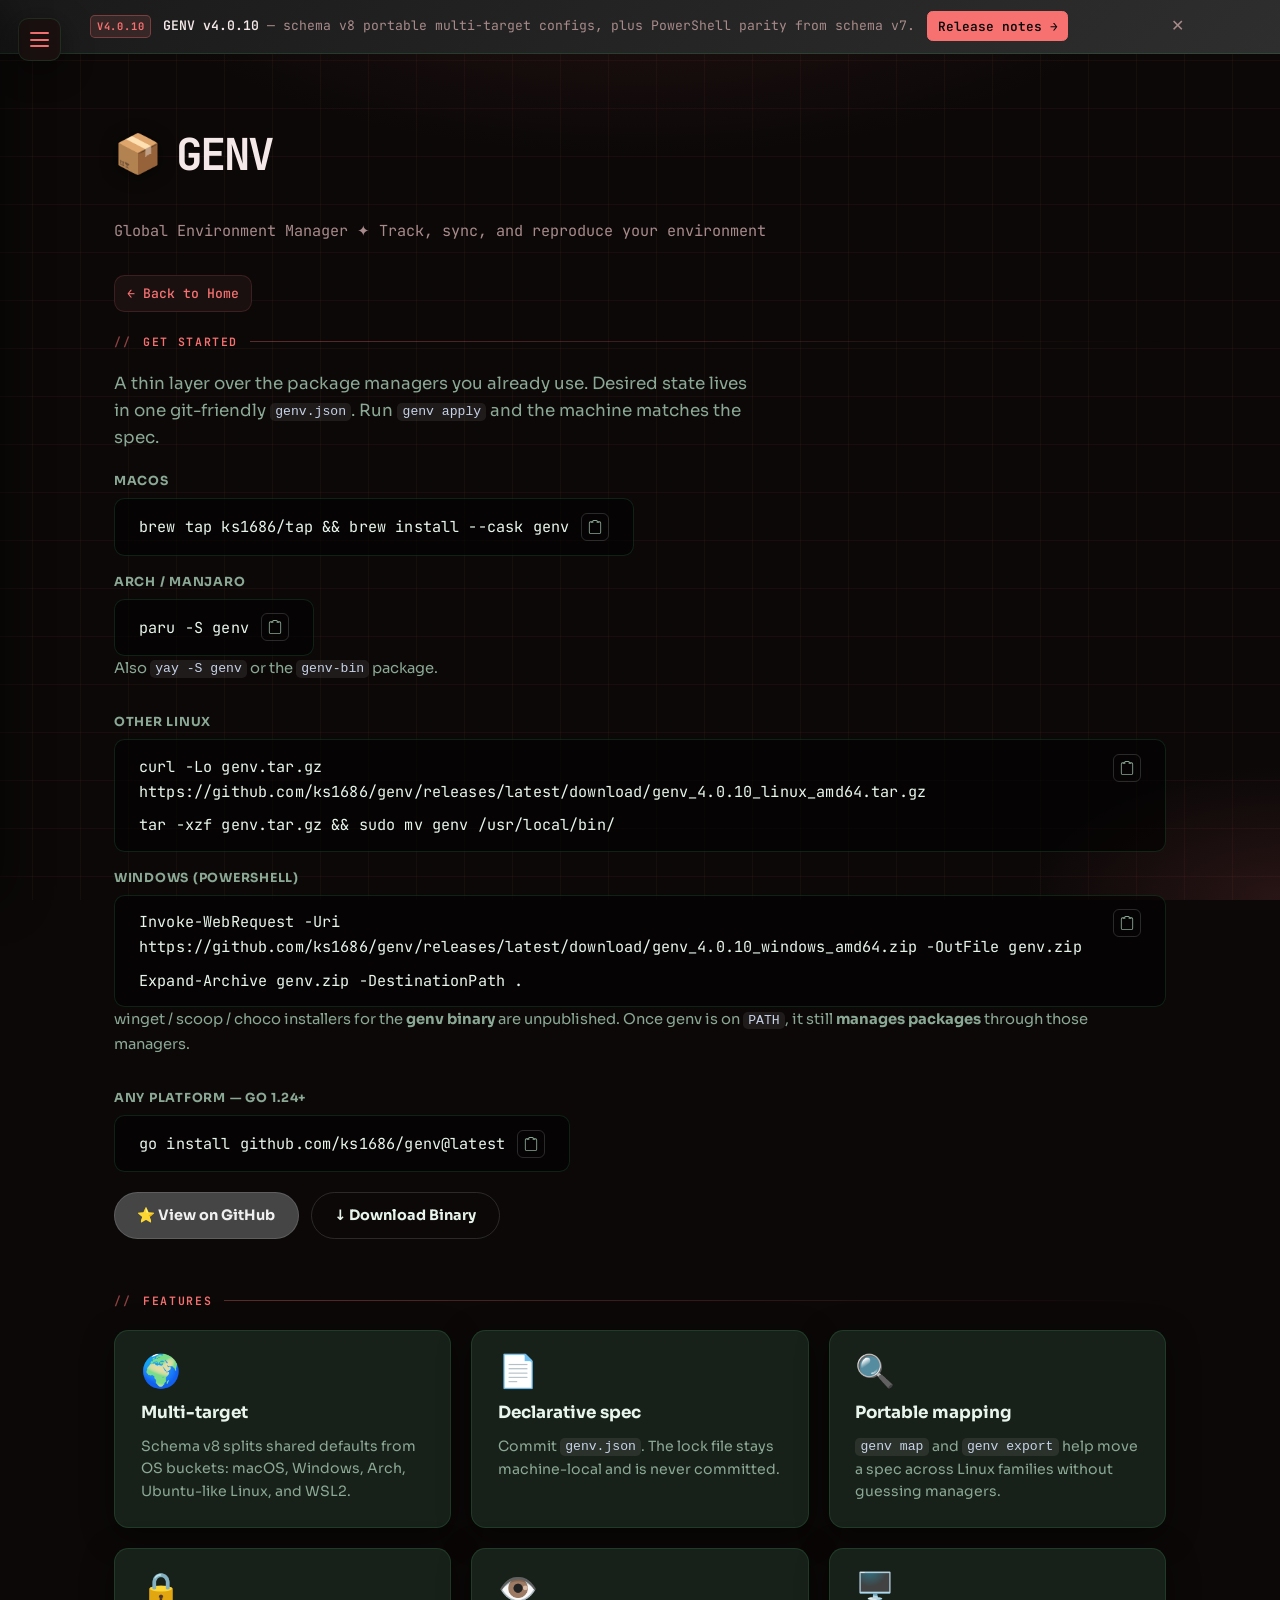
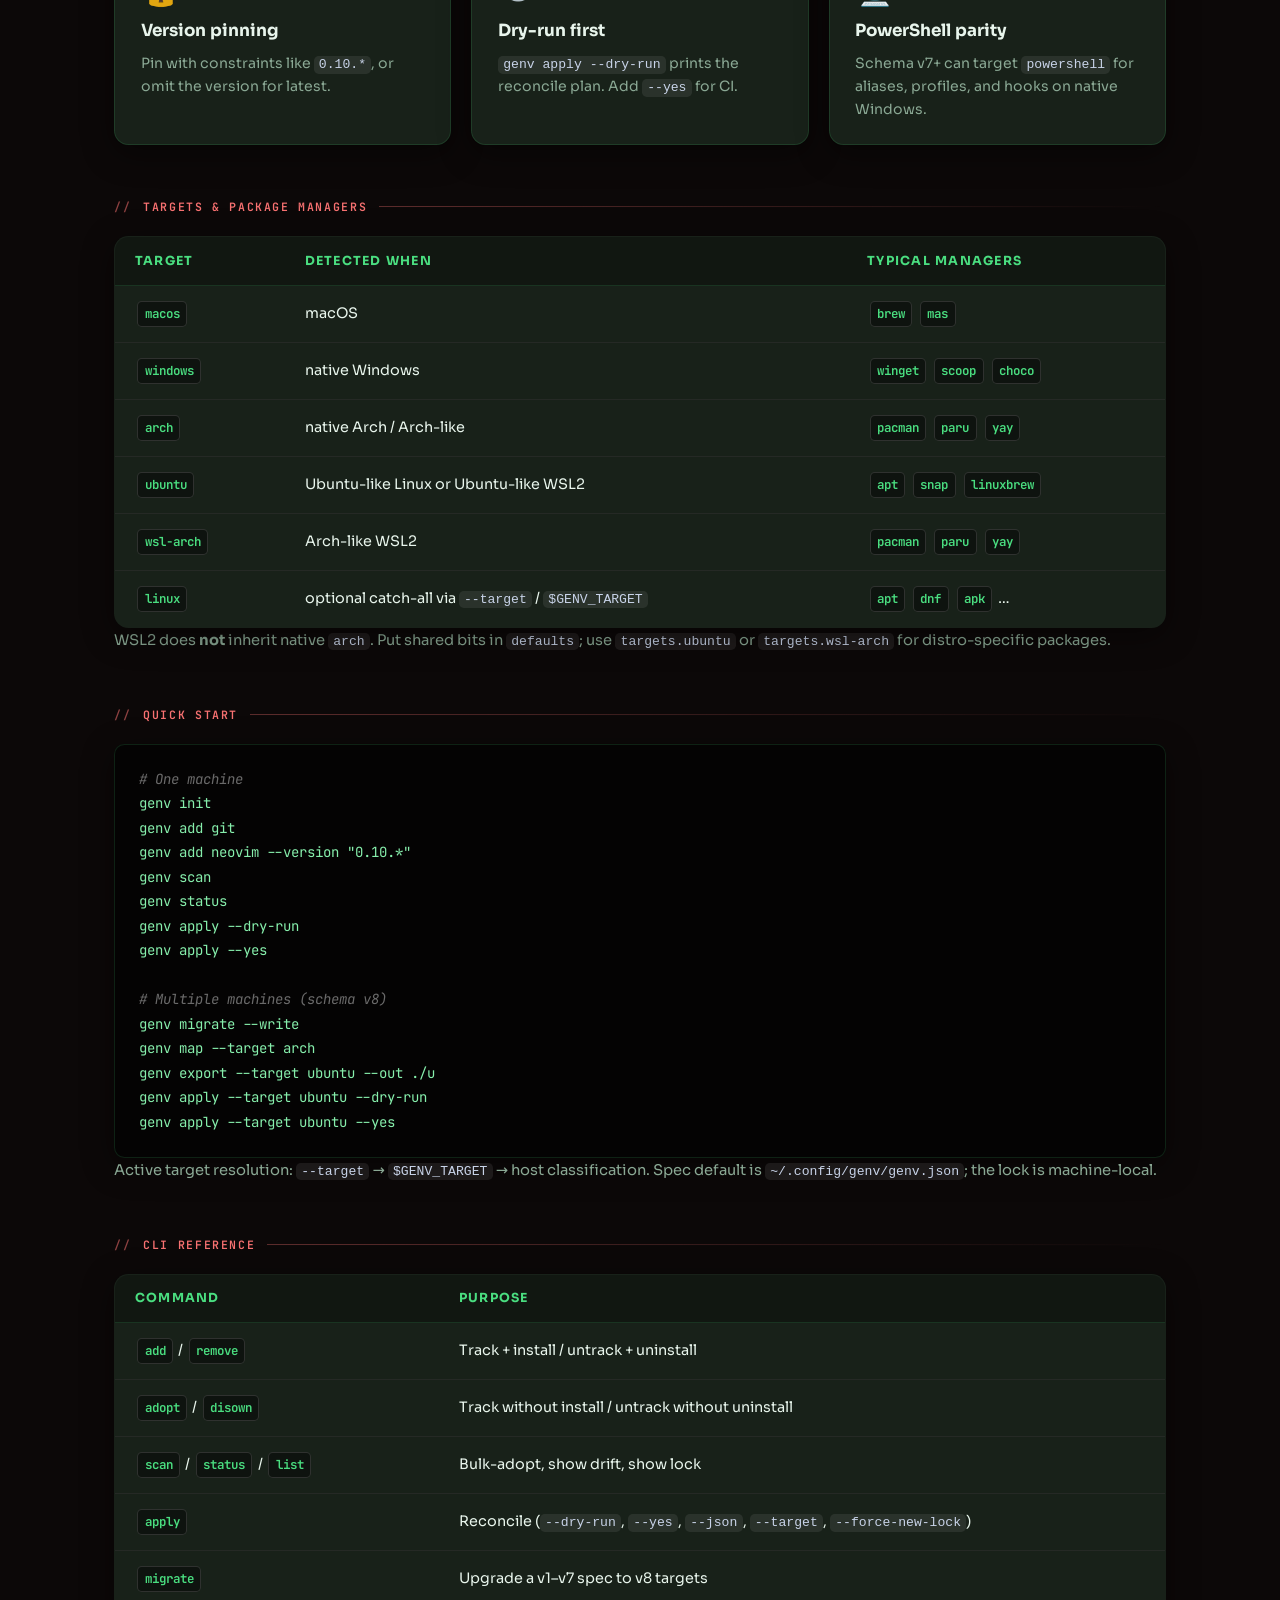
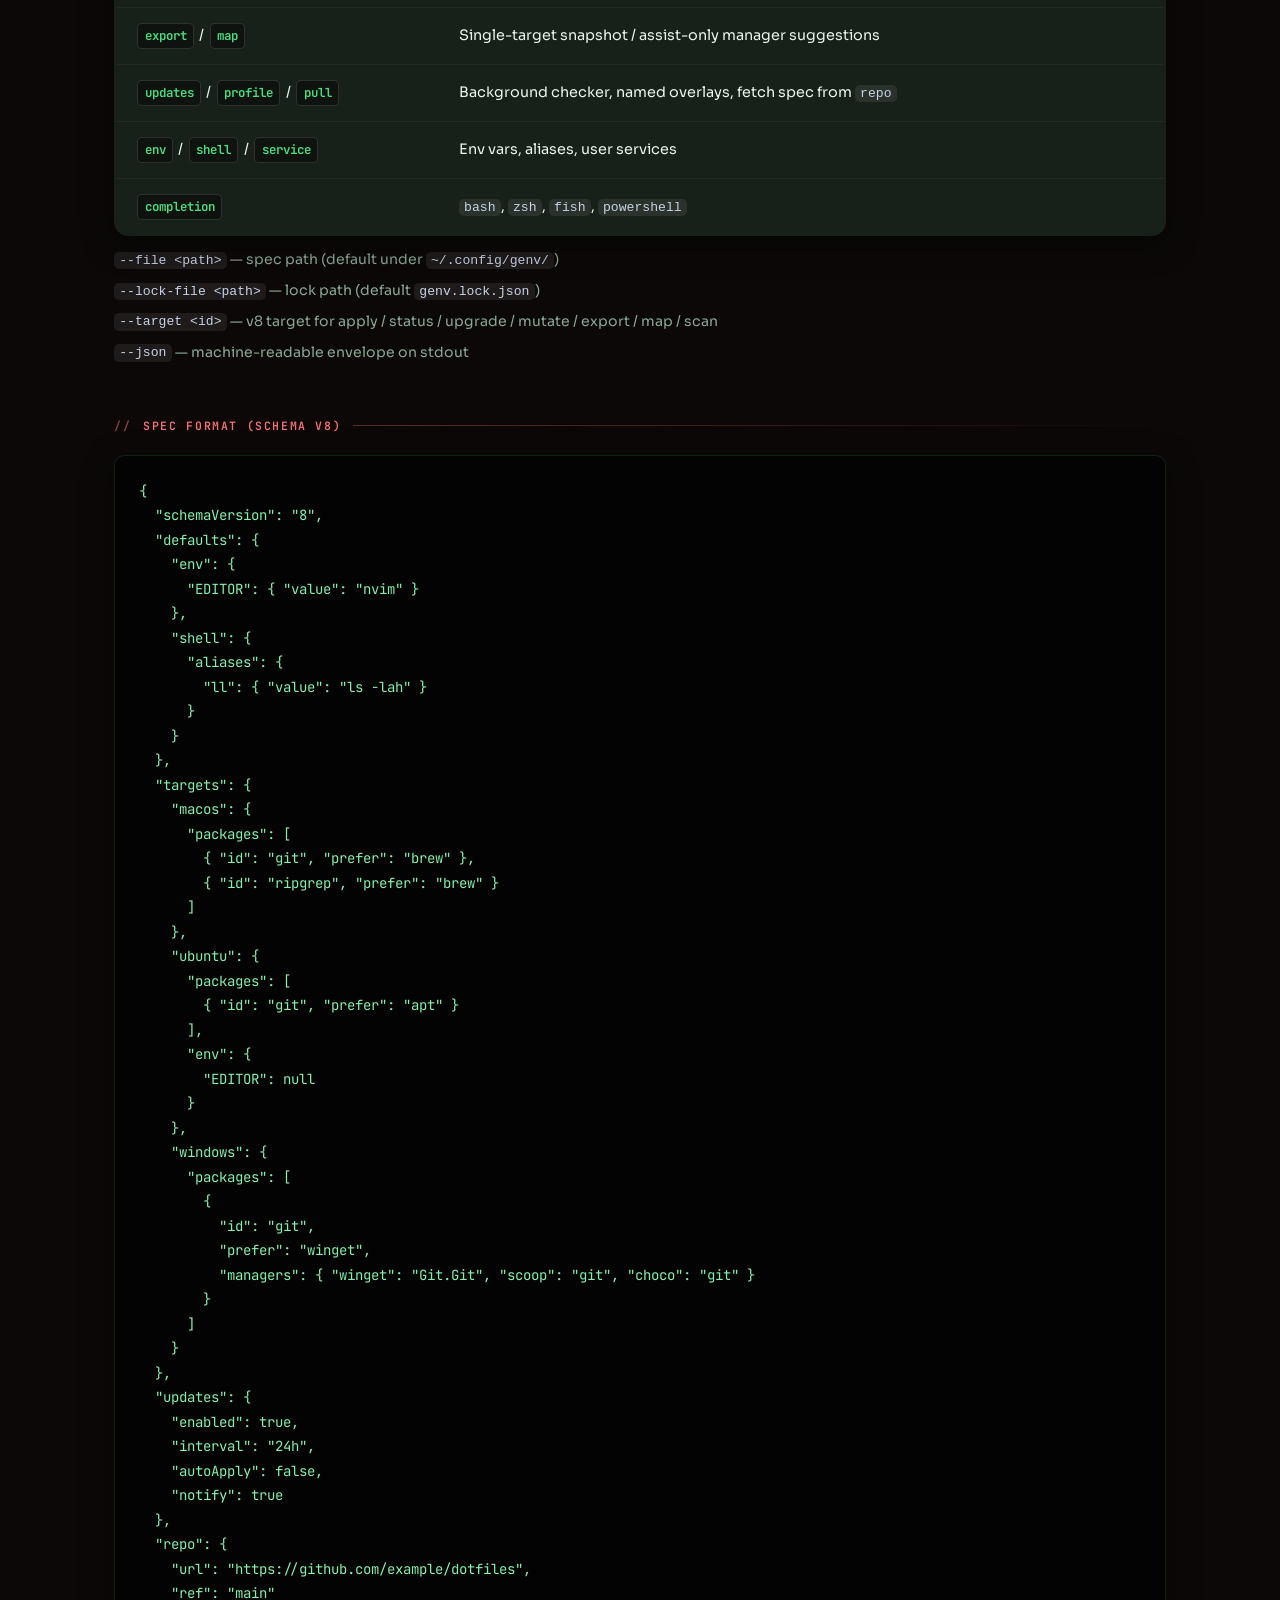
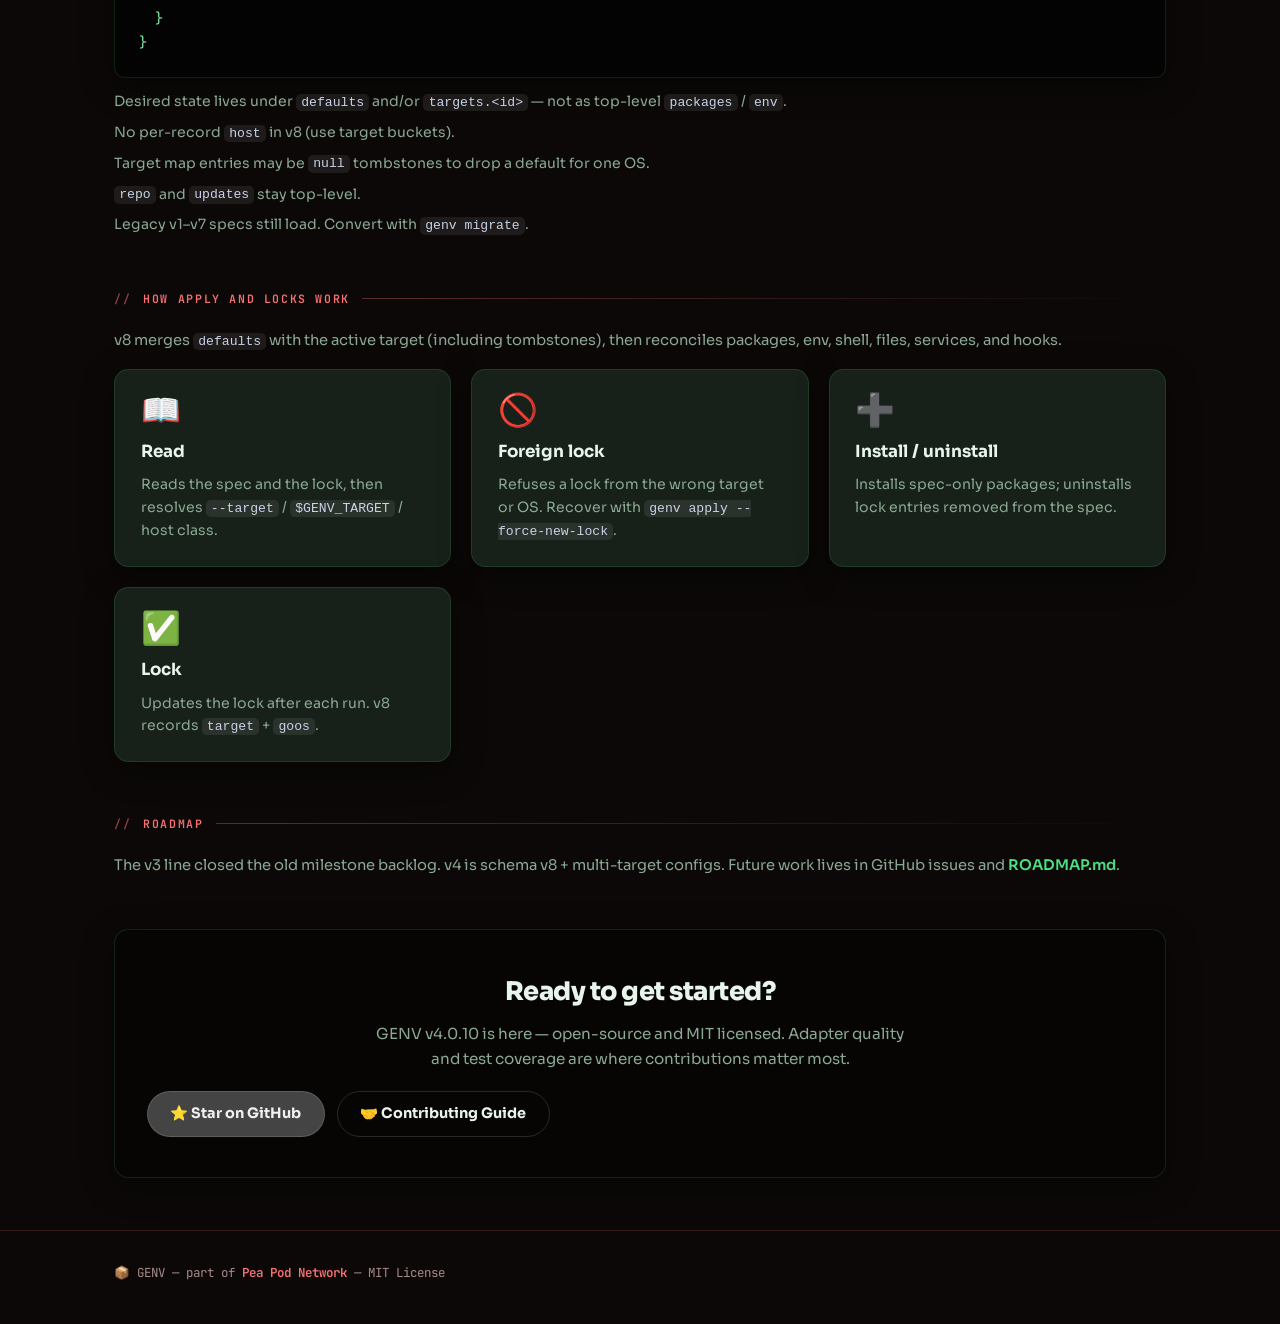
==== commit 46152ad8: "fix: ship audit hygiene, GENV v4 sync, and CI checks Correct stale /genv docs to v4.0.10 / schema v8" ====
--- a/genv/index.html
+++ b/genv/index.html
@@ -3,57 +3,54 @@
   <head>
     <meta charset="UTF-8" />
     <meta name="viewport" content="width=device-width, initial-scale=1.0" />
-    <meta name="description" content="GENV — The Global Environment Manager. Track, sync, and reproduce your software environment across Linux, macOS, Windows, and WSL2." />
+    <meta name="description" content="GENV — track, sync, and reproduce your software environment across macOS, Windows, Arch, Ubuntu-like Linux, and WSL2." />
     <meta name="theme-color" content="#f87171" />
-
-    <!-- Open Graph / Social preview -->
+    <script>document.documentElement.classList.add("js");</script>
+
     <meta property="og:type" content="website" />
     <meta property="og:title" content="GENV — Global Environment Manager" />
-    <meta property="og:description" content="Track, sync, and reproduce your software environment across Linux, macOS, Windows, and WSL2." />
-    <meta property="og:image" content="https://ks1686.github.io/favicon.png" />
-
-    <!-- Favicon -->
-    <link rel="icon" type="image/png" href="/favicon.png" />
-    <link rel="apple-touch-icon" href="/apple-touch-icon.png" />
+    <meta property="og:description" content="Track, sync, and reproduce your software environment across macOS, Windows, Arch, Ubuntu-like Linux, and WSL2." />
+    <meta property="og:url" content="https://pea-pod.me/genv/" />
+    <meta property="og:image" content="https://pea-pod.me/icons/icon-512.png" />
+    <meta name="twitter:card" content="summary_large_image" />
+    <meta name="twitter:image" content="https://pea-pod.me/icons/icon-512.png" />
+
+    <link rel="icon" type="image/png" href="/favicon.png" width="32" height="32" />
+    <link rel="apple-touch-icon" href="/apple-touch-icon.png" width="180" height="180" />
     <link rel="manifest" href="/manifest.json" />
 
-    <!-- Fonts -->
     <link rel="preconnect" href="https://fonts.googleapis.com" />
     <link rel="preconnect" href="https://fonts.gstatic.com" crossorigin />
     <link href="https://fonts.googleapis.com/css2?family=JetBrains+Mono:wght@400;500;600;700&family=Sora:wght@500;600;700;800&display=swap" rel="stylesheet" />
 
-    <!-- Styles -->
     <link rel="stylesheet" href="/css/styles.css" />
     <link rel="stylesheet" href="/css/genv.css" />
 
     <title>GENV — Global Environment Manager</title>
   </head>
   <body data-theme="genv">
-    <!-- ========== Announcement Banner ========== -->
+    <a class="skip-link" href="#main">Skip to content</a>
     <div class="announcement-banner" id="announcement-banner" role="region" aria-label="Announcement">
       <div class="banner-content">
-        <span class="banner-badge" aria-hidden="true">v3.2.1</span>
+        <span class="banner-badge" aria-hidden="true">v4.0.10</span>
         <p class="banner-text">
-          <strong>GENV v3.2.1</strong> — native Windows support, Homebrew tap, and expanded package-manager coverage across Linux, macOS, Windows, and WSL2.
+          <strong>GENV v4.0.10</strong> — schema v8 portable multi-target configs, plus PowerShell parity from schema v7.
         </p>
-        <a class="banner-link" href="https://github.com/ks1686/genv/releases/tag/v3.2.1" target="_blank" rel="noopener noreferrer">Release notes →</a>
+        <a class="banner-link" href="https://github.com/ks1686/genv/releases/tag/v4.0.10" target="_blank" rel="noopener noreferrer">Release notes →</a>
         <button class="banner-close" id="banner-close" aria-label="Dismiss announcement">✕</button>
       </div>
     </div>
 
     <div class="bg-decoration" aria-hidden="true"></div>
 
-    <!-- ========== Burger Menu ========== -->
     <button class="burger-btn" id="burger-btn" aria-label="Open navigation menu" aria-expanded="false" aria-controls="side-menu">
       <span class="burger-line"></span>
       <span class="burger-line"></span>
       <span class="burger-line"></span>
     </button>
 
-    <!-- Menu backdrop -->
     <div class="menu-overlay" id="menu-overlay" aria-hidden="true"></div>
 
-    <!-- Side drawer -->
     <nav class="side-menu" id="side-menu" aria-label="Site navigation" aria-hidden="true">
       <div class="side-menu-header">
         <span class="side-menu-title">~/genv</span>
@@ -87,76 +84,17 @@
         <li role="presentation">
           <p class="side-menu-section-label" role="heading" aria-level="2">On this page</p>
         </li>
-        <li>
-          <a class="side-menu-link" href="#get-started">
-            <span class="side-menu-icon" aria-hidden="true">🚀</span>
-            <span>Get Started</span>
-          </a>
-        </li>
-        <li>
-          <a class="side-menu-link" href="#features">
-            <span class="side-menu-icon" aria-hidden="true">✨</span>
-            <span>Features</span>
-          </a>
-        </li>
-        <li>
-          <a class="side-menu-link" href="#platforms">
-            <span class="side-menu-icon" aria-hidden="true">🖥️</span>
-            <span>Platforms</span>
-          </a>
-        </li>
-        <li>
-          <a class="side-menu-link" href="#quick-start">
-            <span class="side-menu-icon" aria-hidden="true">⚡</span>
-            <span>Quick Start</span>
-          </a>
-        </li>
-        <li>
-          <a class="side-menu-link" href="#cli-reference">
-            <span class="side-menu-icon" aria-hidden="true">💻</span>
-            <span>CLI Reference</span>
-          </a>
-        </li>
-        <li>
-          <a class="side-menu-link" href="#genv-json-format">
-            <span class="side-menu-icon" aria-hidden="true">📄</span>
-            <span>genv.json Format</span>
-          </a>
-        </li>
-        <li>
-          <a class="side-menu-link" href="#declarative-model">
-            <span class="side-menu-icon" aria-hidden="true">🔄</span>
-            <span>Declarative Model</span>
-          </a>
-        </li>
-        <li>
-          <a class="side-menu-link" href="#json-output">
-            <span class="side-menu-icon" aria-hidden="true">🖥️</span>
-            <span>Machine-readable Output</span>
-          </a>
-        </li>
-        <li>
-          <a class="side-menu-link" href="#exit-codes">
-            <span class="side-menu-icon" aria-hidden="true">🔢</span>
-            <span>Exit Codes</span>
-          </a>
-        </li>
-        <li>
-          <a class="side-menu-link" href="#resolution">
-            <span class="side-menu-icon" aria-hidden="true">🔍</span>
-            <span>Resolution</span>
-          </a>
-        </li>
-        <li>
-          <a class="side-menu-link" href="#roadmap">
-            <span class="side-menu-icon" aria-hidden="true">🗺️</span>
-            <span>Roadmap</span>
-          </a>
-        </li>
+        <li><a class="side-menu-link" href="#get-started"><span class="side-menu-icon" aria-hidden="true">🚀</span><span>Get Started</span></a></li>
+        <li><a class="side-menu-link" href="#features"><span class="side-menu-icon" aria-hidden="true">✨</span><span>Features</span></a></li>
+        <li><a class="side-menu-link" href="#targets"><span class="side-menu-icon" aria-hidden="true">🖥️</span><span>Targets</span></a></li>
+        <li><a class="side-menu-link" href="#quick-start"><span class="side-menu-icon" aria-hidden="true">⚡</span><span>Quick Start</span></a></li>
+        <li><a class="side-menu-link" href="#cli-reference"><span class="side-menu-icon" aria-hidden="true">💻</span><span>CLI Reference</span></a></li>
+        <li><a class="side-menu-link" href="#spec-format"><span class="side-menu-icon" aria-hidden="true">📄</span><span>Spec Format</span></a></li>
+        <li><a class="side-menu-link" href="#apply-locks"><span class="side-menu-icon" aria-hidden="true">🔄</span><span>Apply &amp; Locks</span></a></li>
+        <li><a class="side-menu-link" href="#roadmap"><span class="side-menu-icon" aria-hidden="true">🗺️</span><span>Roadmap</span></a></li>
       </ul>
     </nav>
 
-    <!-- ========== Header ========== -->
     <header>
       <div class="container">
         <div class="logo-wrap">
@@ -167,725 +105,286 @@
       </div>
     </header>
 
-    <!-- ========== Main Content ========== -->
-    <main>
+    <main id="main" tabindex="-1">
       <div class="container">
-
-        <!-- Back to home -->
         <a class="nav-back" href="/" aria-label="Back to home">← Back to Home</a>
 
-        <!-- ---- Hero install command ---- -->
         <section id="get-started" class="section" aria-labelledby="install-heading">
-          <div class="section-label" id="install-heading">
-            <span>Get Started</span>
-          </div>
+          <h2 class="section-label" id="install-heading">Get Started</h2>
           <p class="genv-hero-tagline">
-            A thin, declarative layer on top of your existing package managers. Define once, install anywhere.
+            A thin layer over the package managers you already use. Desired state lives in one git-friendly <code class="code-inline">genv.json</code>. Run <code class="code-inline">genv apply</code> and the machine matches the spec.
           </p>
-          <div style="display:flex;flex-direction:column;gap:1rem;">
-            <div>
-              <p style="font-size:0.78rem;color:var(--genv-text-muted);margin-bottom:0.4rem;font-weight:700;text-transform:uppercase;letter-spacing:0.06em;">macOS</p>
+          <div class="stack">
+            <div>
+              <p class="os-label">macOS</p>
               <div class="genv-install-block" aria-label="Install command for macOS">
-                <span class="install-cmd">brew tap ks1686/tap &amp;&amp; brew install genv</span>
-                <button class="copy-btn" aria-label="Copy command to clipboard" title="Copy">
-                  <svg xmlns="http://www.w3.org/2000/svg" viewBox="0 0 16 16" fill="currentColor" aria-hidden="true"><path d="M4 1.5H3a2 2 0 0 0-2 2V14a2 2 0 0 0 2 2h10a2 2 0 0 0 2-2V3.5a2 2 0 0 0-2-2h-1v1h1a1 1 0 0 1 1 1V14a1 1 0 0 1-1 1H3a1 1 0 0 1-1-1V3.5a1 1 0 0 1 1-1h1v-1z"/><path d="M9.5 1a.5.5 0 0 1 .5.5v1a.5.5 0 0 1-.5.5h-3a.5.5 0 0 1-.5-.5v-1a.5.5 0 0 1 .5-.5h3zm-3-1A1.5 1.5 0 0 0 5 1.5h-.5A1.5 1.5 0 0 0 3 3h10a1.5 1.5 0 0 0-1.5-1.5H11A1.5 1.5 0 0 0 9.5 0h-3z"/></svg>
-                </button>
-              </div>
-            </div>
-            <div>
-              <p style="font-size:0.78rem;color:var(--genv-text-muted);margin-bottom:0.4rem;font-weight:700;text-transform:uppercase;letter-spacing:0.06em;">Arch Linux (AUR)</p>
+                <span class="install-cmd">brew tap ks1686/tap &amp;&amp; brew install --cask genv</span>
+                <button class="copy-btn" aria-label="Copy command to clipboard" title="Copy"><svg xmlns="http://www.w3.org/2000/svg" viewBox="0 0 16 16" fill="currentColor" aria-hidden="true"><path d="M4 1.5H3a2 2 0 0 0-2 2V14a2 2 0 0 0 2 2h10a2 2 0 0 0 2-2V3.5a2 2 0 0 0-2-2h-1v1h1a1 1 0 0 1 1 1V14a1 1 0 0 1-1 1H3a1 1 0 0 1-1-1V3.5a1 1 0 0 1 1-1h1v-1z"/><path d="M9.5 1a.5.5 0 0 1 .5.5v1a.5.5 0 0 1-.5.5h-3a.5.5 0 0 1-.5-.5v-1a.5.5 0 0 1 .5-.5h3zm-3-1A1.5 1.5 0 0 0 5 1.5h-.5A1.5 1.5 0 0 0 3 3h10a1.5 1.5 0 0 0-1.5-1.5H11A1.5 1.5 0 0 0 9.5 0h-3z"/></svg></button>
+              </div>
+            </div>
+            <div>
+              <p class="os-label">Arch / Manjaro</p>
               <div class="genv-install-block" aria-label="Install command for Arch Linux via AUR">
                 <span class="install-cmd">paru -S genv</span>
-                <button class="copy-btn" aria-label="Copy command to clipboard" title="Copy">
-                  <svg xmlns="http://www.w3.org/2000/svg" viewBox="0 0 16 16" fill="currentColor" aria-hidden="true"><path d="M4 1.5H3a2 2 0 0 0-2 2V14a2 2 0 0 0 2 2h10a2 2 0 0 0 2-2V3.5a2 2 0 0 0-2-2h-1v1h1a1 1 0 0 1 1 1V14a1 1 0 0 1-1 1H3a1 1 0 0 1-1-1V3.5a1 1 0 0 1 1-1h1v-1z"/><path d="M9.5 1a.5.5 0 0 1 .5.5v1a.5.5 0 0 1-.5.5h-3a.5.5 0 0 1-.5-.5v-1a.5.5 0 0 1 .5-.5h3zm-3-1A1.5 1.5 0 0 0 5 1.5h-.5A1.5 1.5 0 0 0 3 3h10a1.5 1.5 0 0 0-1.5-1.5H11A1.5 1.5 0 0 0 9.5 0h-3z"/></svg>
-                </button>
-              </div>
-            </div>
-            <div>
-              <p style="font-size:0.78rem;color:var(--genv-text-muted);margin-bottom:0.4rem;font-weight:700;text-transform:uppercase;letter-spacing:0.06em;">Linux — Other Distros</p>
-              <div class="genv-install-block" aria-label="Install command for Linux via pre-built binary" style="align-items:flex-start;width:100%;box-sizing:border-box;">
-                <div style="display:flex;flex-direction:column;gap:0.5rem;flex:1;">
-                  <span class="install-cmd">curl -Lo genv.tar.gz https://github.com/ks1686/genv/releases/latest/download/genv_linux_amd64.tar.gz</span>
+                <button class="copy-btn" aria-label="Copy command to clipboard" title="Copy"><svg xmlns="http://www.w3.org/2000/svg" viewBox="0 0 16 16" fill="currentColor" aria-hidden="true"><path d="M4 1.5H3a2 2 0 0 0-2 2V14a2 2 0 0 0 2 2h10a2 2 0 0 0 2-2V3.5a2 2 0 0 0-2-2h-1v1h1a1 1 0 0 1 1 1V14a1 1 0 0 1-1 1H3a1 1 0 0 1-1-1V3.5a1 1 0 0 1 1-1h1v-1z"/><path d="M9.5 1a.5.5 0 0 1 .5.5v1a.5.5 0 0 1-.5.5h-3a.5.5 0 0 1-.5-.5v-1a.5.5 0 0 1 .5-.5h3zm-3-1A1.5 1.5 0 0 0 5 1.5h-.5A1.5 1.5 0 0 0 3 3h10a1.5 1.5 0 0 0-1.5-1.5H11A1.5 1.5 0 0 0 9.5 0h-3z"/></svg></button>
+              </div>
+              <p class="genv-prose">Also <code class="code-inline">yay -S genv</code> or the <code class="code-inline">genv-bin</code> package.</p>
+            </div>
+            <div>
+              <p class="os-label">Other Linux</p>
+              <div class="genv-install-block wide" aria-label="Install command for Linux via pre-built binary">
+                <div class="cmd-stack">
+                  <span class="install-cmd">curl -Lo genv.tar.gz https://github.com/ks1686/genv/releases/latest/download/genv_4.0.10_linux_amd64.tar.gz</span>
                   <span class="install-cmd">tar -xzf genv.tar.gz &amp;&amp; sudo mv genv /usr/local/bin/</span>
                 </div>
-                <button class="copy-btn" aria-label="Copy commands to clipboard" title="Copy" style="align-self:flex-start;">
-                  <svg xmlns="http://www.w3.org/2000/svg" viewBox="0 0 16 16" fill="currentColor" aria-hidden="true"><path d="M4 1.5H3a2 2 0 0 0-2 2V14a2 2 0 0 0 2 2h10a2 2 0 0 0 2-2V3.5a2 2 0 0 0-2-2h-1v1h1a1 1 0 0 1 1 1V14a1 1 0 0 1-1 1H3a1 1 0 0 1-1-1V3.5a1 1 0 0 1 1-1h1v-1z"/><path d="M9.5 1a.5.5 0 0 1 .5.5v1a.5.5 0 0 1-.5.5h-3a.5.5 0 0 1-.5-.5v-1a.5.5 0 0 1 .5-.5h3zm-3-1A1.5 1.5 0 0 0 5 1.5h-.5A1.5 1.5 0 0 0 3 3h10a1.5 1.5 0 0 0-1.5-1.5H11A1.5 1.5 0 0 0 9.5 0h-3z"/></svg>
-                </button>
-              </div>
-            </div>
-            <div>
-              <p style="font-size:0.78rem;color:var(--genv-text-muted);margin-bottom:0.4rem;font-weight:700;text-transform:uppercase;letter-spacing:0.06em;">Windows (native)</p>
-              <div class="genv-install-block" aria-label="Install command for Windows via pre-built binary" style="align-items:flex-start;width:100%;box-sizing:border-box;">
-                <div style="display:flex;flex-direction:column;gap:0.5rem;flex:1;">
-                  <span class="install-cmd">curl -Lo genv.zip https://github.com/ks1686/genv/releases/latest/download/genv_windows_amd64.zip</span>
-                  <span class="install-cmd"># unzip and add genv.exe to your PATH</span>
+                <button class="copy-btn" aria-label="Copy commands to clipboard" title="Copy"><svg xmlns="http://www.w3.org/2000/svg" viewBox="0 0 16 16" fill="currentColor" aria-hidden="true"><path d="M4 1.5H3a2 2 0 0 0-2 2V14a2 2 0 0 0 2 2h10a2 2 0 0 0 2-2V3.5a2 2 0 0 0-2-2h-1v1h1a1 1 0 0 1 1 1V14a1 1 0 0 1-1 1H3a1 1 0 0 1-1-1V3.5a1 1 0 0 1 1-1h1v-1z"/><path d="M9.5 1a.5.5 0 0 1 .5.5v1a.5.5 0 0 1-.5.5h-3a.5.5 0 0 1-.5-.5v-1a.5.5 0 0 1 .5-.5h3zm-3-1A1.5 1.5 0 0 0 5 1.5h-.5A1.5 1.5 0 0 0 3 3h10a1.5 1.5 0 0 0-1.5-1.5H11A1.5 1.5 0 0 0 9.5 0h-3z"/></svg></button>
+              </div>
+            </div>
+            <div>
+              <p class="os-label">Windows (PowerShell)</p>
+              <div class="genv-install-block wide" aria-label="Install command for Windows via PowerShell">
+                <div class="cmd-stack">
+                  <span class="install-cmd">Invoke-WebRequest -Uri https://github.com/ks1686/genv/releases/latest/download/genv_4.0.10_windows_amd64.zip -OutFile genv.zip</span>
+                  <span class="install-cmd">Expand-Archive genv.zip -DestinationPath .</span>
                 </div>
-                <button class="copy-btn" aria-label="Copy commands to clipboard" title="Copy" style="align-self:flex-start;">
-                  <svg xmlns="http://www.w3.org/2000/svg" viewBox="0 0 16 16" fill="currentColor" aria-hidden="true"><path d="M4 1.5H3a2 2 0 0 0-2 2V14a2 2 0 0 0 2 2h10a2 2 0 0 0 2-2V3.5a2 2 0 0 0-2-2h-1v1h1a1 1 0 0 1 1 1V14a1 1 0 0 1-1 1H3a1 1 0 0 1-1-1V3.5a1 1 0 0 1 1-1h1v-1z"/><path d="M9.5 1a.5.5 0 0 1 .5.5v1a.5.5 0 0 1-.5.5h-3a.5.5 0 0 1-.5-.5v-1a.5.5 0 0 1 .5-.5h3zm-3-1A1.5 1.5 0 0 0 5 1.5h-.5A1.5 1.5 0 0 0 3 3h10a1.5 1.5 0 0 0-1.5-1.5H11A1.5 1.5 0 0 0 9.5 0h-3z"/></svg>
-                </button>
-              </div>
-              <p style="font-size:0.78rem;color:var(--genv-text-muted);margin-top:0.45rem;">Native Windows manages packages via <code style="font-size:0.85em;background:rgba(255,255,255,0.08);padding:0.1em 0.35em;border-radius:0.25em;">winget</code>, <code style="font-size:0.85em;background:rgba(255,255,255,0.08);padding:0.1em 0.35em;border-radius:0.25em;">scoop</code>, and <code style="font-size:0.85em;background:rgba(255,255,255,0.08);padding:0.1em 0.35em;border-radius:0.25em;">choco</code>. WSL2 users should follow the Linux install steps inside WSL.</p>
-            </div>
-            <div>
-              <p style="font-size:0.78rem;color:var(--genv-text-muted);margin-bottom:0.4rem;font-weight:700;text-transform:uppercase;letter-spacing:0.06em;">Any platform — Go 1.24+</p>
+                <button class="copy-btn" aria-label="Copy commands to clipboard" title="Copy"><svg xmlns="http://www.w3.org/2000/svg" viewBox="0 0 16 16" fill="currentColor" aria-hidden="true"><path d="M4 1.5H3a2 2 0 0 0-2 2V14a2 2 0 0 0 2 2h10a2 2 0 0 0 2-2V3.5a2 2 0 0 0-2-2h-1v1h1a1 1 0 0 1 1 1V14a1 1 0 0 1-1 1H3a1 1 0 0 1-1-1V3.5a1 1 0 0 1 1-1h1v-1z"/><path d="M9.5 1a.5.5 0 0 1 .5.5v1a.5.5 0 0 1-.5.5h-3a.5.5 0 0 1-.5-.5v-1a.5.5 0 0 1 .5-.5h3zm-3-1A1.5 1.5 0 0 0 5 1.5h-.5A1.5 1.5 0 0 0 3 3h10a1.5 1.5 0 0 0-1.5-1.5H11A1.5 1.5 0 0 0 9.5 0h-3z"/></svg></button>
+              </div>
+              <p class="genv-prose">winget / scoop / choco installers for the <strong>genv binary</strong> are unpublished. Once genv is on <code class="code-inline">PATH</code>, it still <strong>manages packages</strong> through those managers.</p>
+            </div>
+            <div>
+              <p class="os-label">Any platform — Go 1.24+</p>
               <div class="genv-install-block" aria-label="Install command via Go">
                 <span class="install-cmd">go install github.com/ks1686/genv@latest</span>
-                <button class="copy-btn" aria-label="Copy command to clipboard" title="Copy">
-                  <svg xmlns="http://www.w3.org/2000/svg" viewBox="0 0 16 16" fill="currentColor" aria-hidden="true"><path d="M4 1.5H3a2 2 0 0 0-2 2V14a2 2 0 0 0 2 2h10a2 2 0 0 0 2-2V3.5a2 2 0 0 0-2-2h-1v1h1a1 1 0 0 1 1 1V14a1 1 0 0 1-1 1H3a1 1 0 0 1-1-1V3.5a1 1 0 0 1 1-1h1v-1z"/><path d="M9.5 1a.5.5 0 0 1 .5.5v1a.5.5 0 0 1-.5.5h-3a.5.5 0 0 1-.5-.5v-1a.5.5 0 0 1 .5-.5h3zm-3-1A1.5 1.5 0 0 0 5 1.5h-.5A1.5 1.5 0 0 0 3 3h10a1.5 1.5 0 0 0-1.5-1.5H11A1.5 1.5 0 0 0 9.5 0h-3z"/></svg>
-                </button>
-              </div>
-            </div>
-          </div>
-          <div class="genv-cta-buttons" style="margin-top:1.25rem;">
-            <a class="btn-primary" href="https://github.com/ks1686/genv" target="_blank" rel="noopener noreferrer">
-              ⭐ View on GitHub
-            </a>
-            <a class="btn-secondary" href="https://github.com/ks1686/genv/releases" target="_blank" rel="noopener noreferrer">
-              ↓ Download Binary
-            </a>
-          </div>
-        </section>
-
-        <!-- ---- Features ---- -->
+                <button class="copy-btn" aria-label="Copy command to clipboard" title="Copy"><svg xmlns="http://www.w3.org/2000/svg" viewBox="0 0 16 16" fill="currentColor" aria-hidden="true"><path d="M4 1.5H3a2 2 0 0 0-2 2V14a2 2 0 0 0 2 2h10a2 2 0 0 0 2-2V3.5a2 2 0 0 0-2-2h-1v1h1a1 1 0 0 1 1 1V14a1 1 0 0 1-1 1H3a1 1 0 0 1-1-1V3.5a1 1 0 0 1 1-1h1v-1z"/><path d="M9.5 1a.5.5 0 0 1 .5.5v1a.5.5 0 0 1-.5.5h-3a.5.5 0 0 1-.5-.5v-1a.5.5 0 0 1 .5-.5h3zm-3-1A1.5 1.5 0 0 0 5 1.5h-.5A1.5 1.5 0 0 0 3 3h10a1.5 1.5 0 0 0-1.5-1.5H11A1.5 1.5 0 0 0 9.5 0h-3z"/></svg></button>
+              </div>
+            </div>
+          </div>
+          <div class="genv-cta-buttons">
+            <a class="btn-primary" href="https://github.com/ks1686/genv" target="_blank" rel="noopener noreferrer">⭐ View on GitHub</a>
+            <a class="btn-secondary" href="https://github.com/ks1686/genv/releases" target="_blank" rel="noopener noreferrer">↓ Download Binary</a>
+          </div>
+        </section>
+
         <section id="features" class="section" aria-labelledby="features-heading">
-          <div class="section-label" id="features-heading">
-            <span>Features</span>
-          </div>
+          <h2 class="section-label" id="features-heading">Features</h2>
           <div class="genv-features-grid">
             <div class="genv-feature-card">
               <span class="genv-feature-icon" aria-hidden="true">🌍</span>
-              <p class="genv-feature-title">Cross-Platform</p>
-              <p class="genv-feature-desc">
-                Works seamlessly on Linux, macOS, Windows (native), and WSL2. GENV detects the available package managers on your current host automatically.
-              </p>
+              <p class="genv-feature-title">Multi-target</p>
+              <p class="genv-feature-desc">Schema v8 splits shared defaults from OS buckets: macOS, Windows, Arch, Ubuntu-like Linux, and WSL2.</p>
             </div>
             <div class="genv-feature-card">
               <span class="genv-feature-icon" aria-hidden="true">📄</span>
-              <p class="genv-feature-title">Declarative genv.json</p>
-              <p class="genv-feature-desc">
-                Declare your packages in a single <code style="font-size:0.82rem;background:rgba(255,255,255,0.08);padding:0.1em 0.4em;border-radius:0.3rem;">genv.json</code> file. Commit it, share it, version it — reproduce your environment anywhere.
-              </p>
+              <p class="genv-feature-title">Declarative spec</p>
+              <p class="genv-feature-desc">Commit <code class="code-inline">genv.json</code>. The lock file stays machine-local and is never committed.</p>
             </div>
             <div class="genv-feature-card">
               <span class="genv-feature-icon" aria-hidden="true">🔍</span>
-              <p class="genv-feature-title">Smart Resolution</p>
-              <p class="genv-feature-desc">
-                GENV automatically finds the intersection of available managers and the ones that carry your package, scoring by your preferred manager and built-in priority.
-              </p>
+              <p class="genv-feature-title">Portable mapping</p>
+              <p class="genv-feature-desc"><code class="code-inline">genv map</code> and <code class="code-inline">genv export</code> help move a spec across Linux families without guessing managers.</p>
             </div>
             <div class="genv-feature-card">
               <span class="genv-feature-icon" aria-hidden="true">🔒</span>
-              <p class="genv-feature-title">Version Pinning</p>
-              <p class="genv-feature-desc">
-                Pin exact versions with semver constraints like <code style="font-size:0.82rem;background:rgba(255,255,255,0.08);padding:0.1em 0.4em;border-radius:0.3rem;">0.10.*</code>, or use <code style="font-size:0.82rem;background:rgba(255,255,255,0.08);padding:0.1em 0.4em;border-radius:0.3rem;">*</code> for always-latest. Reproducibility is first-class.
-              </p>
+              <p class="genv-feature-title">Version pinning</p>
+              <p class="genv-feature-desc">Pin with constraints like <code class="code-inline">0.10.*</code>, or omit the version for latest.</p>
             </div>
             <div class="genv-feature-card">
               <span class="genv-feature-icon" aria-hidden="true">👁️</span>
-              <p class="genv-feature-title">Dry-Run First</p>
-              <p class="genv-feature-desc">
-                Preview exactly what commands will run before committing. <code style="font-size:0.82rem;background:rgba(255,255,255,0.08);padding:0.1em 0.4em;border-radius:0.3rem;">genv apply --dry-run</code> builds a full plan and shows it to you.
-              </p>
-            </div>
-            <div class="genv-feature-card">
-              <span class="genv-feature-icon" aria-hidden="true">⚡</span>
-              <p class="genv-feature-title">Minimal Learning Curve</p>
-              <p class="genv-feature-desc">
-                Inspired by NixOS's declarative model — without the complexity. If you know how to use a package manager, you already know GENV.
-              </p>
-            </div>
-          </div>
-        </section>
-
-        <!-- ---- Platforms ---- -->
-        <section id="platforms" class="section" aria-labelledby="platforms-heading">
-          <div class="section-label" id="platforms-heading">
-            <span>Supported Platforms &amp; Package Managers</span>
-          </div>
-          <table class="genv-platform-table" aria-label="Supported platforms and package managers">
+              <p class="genv-feature-title">Dry-run first</p>
+              <p class="genv-feature-desc"><code class="code-inline">genv apply --dry-run</code> prints the reconcile plan. Add <code class="code-inline">--yes</code> for CI.</p>
+            </div>
+            <div class="genv-feature-card">
+              <span class="genv-feature-icon" aria-hidden="true">🖥️</span>
+              <p class="genv-feature-title">PowerShell parity</p>
+              <p class="genv-feature-desc">Schema v7+ can target <code class="code-inline">powershell</code> for aliases, profiles, and hooks on native Windows.</p>
+            </div>
+          </div>
+        </section>
+
+        <section id="targets" class="section" aria-labelledby="targets-heading">
+          <h2 class="section-label" id="targets-heading">Targets &amp; Package Managers</h2>
+          <table class="genv-platform-table" aria-label="Supported targets and package managers">
             <thead>
               <tr>
-                <th scope="col">Platform</th>
-                <th scope="col">Package Managers</th>
+                <th scope="col">Target</th>
+                <th scope="col">Detected when</th>
+                <th scope="col">Typical managers</th>
               </tr>
             </thead>
             <tbody>
-              <tr>
-                <td>Linux (Arch)</td>
-                <td>
-                  <span class="code-tag">pacman</span>
-                  <span class="code-tag">paru</span>
-                  <span class="code-tag">yay</span>
-                </td>
-              </tr>
-              <tr>
-                <td>Linux (other)</td>
-                <td>
-                  <span class="code-tag">snap</span>
-                  <span class="code-tag">linuxbrew</span>
-                </td>
-              </tr>
-              <tr>
-                <td>macOS</td>
-                <td>
-                  <span class="code-tag">brew</span> (formulae + casks)
-                  <span class="code-tag">mas</span>
-                </td>
-              </tr>
-              <tr>
-                <td>Windows (native)</td>
-                <td>
-                  <span class="code-tag">winget</span>
-                  <span class="code-tag">scoop</span>
-                  <span class="code-tag">choco</span>
-                </td>
-              </tr>
-              <tr>
-                <td>WSL2</td>
-                <td>Linux userland inside WSL2 (treated as Arch-class)</td>
-              </tr>
-              <tr>
-                <td>Language / tools</td>
-                <td>
-                  <span class="code-tag">npm</span>
-                  <span class="code-tag">bun</span>
-                  <span class="code-tag">uv</span>
-                  <span class="code-tag">pipx</span>
-                  <span class="code-tag">cargo</span>
-                  <span class="code-tag">go</span>
-                  <span class="code-tag">asdf</span>
-                  <span class="code-tag">mise</span>
-                  + more
-                </td>
-              </tr>
+              <tr><td><span class="code-tag">macos</span></td><td>macOS</td><td><span class="code-tag">brew</span> <span class="code-tag">mas</span></td></tr>
+              <tr><td><span class="code-tag">windows</span></td><td>native Windows</td><td><span class="code-tag">winget</span> <span class="code-tag">scoop</span> <span class="code-tag">choco</span></td></tr>
+              <tr><td><span class="code-tag">arch</span></td><td>native Arch / Arch-like</td><td><span class="code-tag">pacman</span> <span class="code-tag">paru</span> <span class="code-tag">yay</span></td></tr>
+              <tr><td><span class="code-tag">ubuntu</span></td><td>Ubuntu-like Linux or Ubuntu-like WSL2</td><td><span class="code-tag">apt</span> <span class="code-tag">snap</span> <span class="code-tag">linuxbrew</span></td></tr>
+              <tr><td><span class="code-tag">wsl-arch</span></td><td>Arch-like WSL2</td><td><span class="code-tag">pacman</span> <span class="code-tag">paru</span> <span class="code-tag">yay</span></td></tr>
+              <tr><td><span class="code-tag">linux</span></td><td>optional catch-all via <code class="code-inline">--target</code> / <code class="code-inline">$GENV_TARGET</code></td><td><span class="code-tag">apt</span> <span class="code-tag">dnf</span> <span class="code-tag">apk</span> …</td></tr>
             </tbody>
           </table>
-        </section>
-
-        <!-- ---- Quick Start ---- -->
+          <p class="genv-prose">WSL2 does <strong>not</strong> inherit native <code class="code-inline">arch</code>. Put shared bits in <code class="code-inline">defaults</code>; use <code class="code-inline">targets.ubuntu</code> or <code class="code-inline">targets.wsl-arch</code> for distro-specific packages.</p>
+        </section>
+
         <section id="quick-start" class="section" aria-labelledby="quickstart-heading">
-          <div class="section-label" id="quickstart-heading">
-            <span>Quick Start</span>
-          </div>
-          <pre class="genv-code-block" aria-label="Quick start commands"><span class="comment"># Add packages — each one is tracked in genv.json and installed immediately</span>
+          <h2 class="section-label" id="quickstart-heading">Quick Start</h2>
+          <pre class="genv-code-block" aria-label="Quick start commands"><span class="comment"># One machine</span>
+genv init
 genv add git
 genv add neovim --version "0.10.*"
-genv add firefox --manager winget:Mozilla.Firefox
-
-<span class="comment"># Bulk-adopt all packages already installed on this machine</span>
 genv scan
-
-<span class="comment"># Adopt a single already-installed package — track it without reinstalling</span>
-genv adopt ripgrep
-
-<span class="comment"># Disown a package — stop tracking it without uninstalling it</span>
-genv disown ripgrep
-
-<span class="comment"># Check if genv.json and the lock file are in sync</span>
 genv status
-
-<span class="comment"># See what is currently tracked by genv (reads genv.lock.json)</span>
-genv list
-
-<span class="comment"># Edit genv.json directly in your $EDITOR</span>
-genv edit
-
-<span class="comment"># Reconcile — installs newly added packages, removes deleted ones</span>
-genv apply --dry-run          <span class="comment"># preview the delta first</span>
-genv apply                    <span class="comment"># apply it (prompts for confirmation)</span>
-genv apply --yes              <span class="comment"># apply without prompting (for CI / scripts)</span>
-
-<span class="comment"># Machine-readable output for pipelines</span>
-genv apply --dry-run --json
-genv status --json
-
-<span class="comment"># Remove a package — uninstalls it and removes it from the spec</span>
-genv remove git
-
-<span class="comment"># Declare environment variables — written to genv.json and exported on apply</span>
-genv env set EDITOR nvim
-genv env set GITHUB_TOKEN ghp_... --sensitive  <span class="comment"># redacted in output and logs</span>
-genv env list                                   <span class="comment"># show all declared variables</span>
-
-<span class="comment"># Manage shell aliases — applied to bash, zsh, and/or fish on apply</span>
-genv shell alias set gs "git status"
-genv shell alias set ll "ls -la" --shell bash
-genv shell status                               <span class="comment"># show shell config drift</span></pre>
-        </section>
-
-        <!-- ---- CLI Reference ---- -->
+genv apply --dry-run
+genv apply --yes
+
+<span class="comment"># Multiple machines (schema v8)</span>
+genv migrate --write
+genv map --target arch
+genv export --target ubuntu --out ./u
+genv apply --target ubuntu --dry-run
+genv apply --target ubuntu --yes</pre>
+          <p class="genv-prose">Active target resolution: <code class="code-inline">--target</code> → <code class="code-inline">$GENV_TARGET</code> → host classification. Spec default is <code class="code-inline">~/.config/genv/genv.json</code>; the lock is machine-local.</p>
+        </section>
+
         <section id="cli-reference" class="section" aria-labelledby="cli-heading">
-          <div class="section-label" id="cli-heading">
-            <span>CLI Reference</span>
-          </div>
-          <pre class="genv-code-block" aria-label="CLI reference">genv add &lt;id&gt;    [--version &lt;ver&gt;] [--prefer &lt;mgr&gt;] [--manager &lt;mgr:name,...&gt;]
-genv remove &lt;id&gt;                                                   <span class="comment"># alias: rm</span>
-genv adopt &lt;id&gt;  [--version &lt;ver&gt;] [--prefer &lt;mgr&gt;] [--manager &lt;mgr:name,...&gt;]
-genv disown &lt;id&gt;
-genv scan        [--json] [--debug]
-genv status      [--json] [--debug]
-genv list                                                          <span class="comment"># alias: ls</span>
-genv apply       [--dry-run] [--strict] [--yes] [--quiet] [--json] [--timeout &lt;dur&gt;] [--debug]
-genv clean       [--dry-run]
-genv edit
-genv completion  &lt;shell&gt;                                           <span class="comment"># bash, zsh, or fish</span>
-genv validate
-genv upgrade     [--dry-run] [--yes] [--debug]
-genv init
-genv env         set &lt;NAME&gt; &lt;value&gt; [--sensitive]
-genv env         unset &lt;NAME&gt;
-genv env         list [--json]
-genv shell       alias set &lt;name&gt; &lt;value&gt; [--shell bash|zsh|fish]
-genv shell       alias unset &lt;name&gt;
-genv shell       status [--json]
-genv shell       edit
-genv service     add &lt;name&gt; [--start &lt;cmd&gt;] [--stop &lt;cmd&gt;]
-genv service     remove &lt;name&gt;
-genv service     start &lt;name&gt;
-genv service     stop &lt;name&gt;
-genv service     status
-genv version
-genv help</pre>
-          <p style="font-size:0.82rem;font-weight:700;color:var(--genv-text-muted);text-transform:uppercase;letter-spacing:0.05em;margin-top:1rem;margin-bottom:0.5rem;">
-            genv add / genv adopt flags
-          </p>
-          <ul style="list-style:none;display:flex;flex-direction:column;gap:0.45rem;">
-            <li style="font-size:0.88rem;color:var(--genv-text-muted);">
-              <code style="font-size:0.8rem;background:rgba(255,255,255,0.08);padding:0.1em 0.4em;border-radius:0.3rem;color:#c8d3e8;">--version &lt;ver&gt;</code>
-              — version constraint, e.g. <code style="font-size:0.8rem;background:rgba(255,255,255,0.08);padding:0.1em 0.4em;border-radius:0.3rem;color:#c8d3e8;">"0.10.*"</code>
-            </li>
-            <li style="font-size:0.88rem;color:var(--genv-text-muted);">
-              <code style="font-size:0.8rem;background:rgba(255,255,255,0.08);padding:0.1em 0.4em;border-radius:0.3rem;color:#c8d3e8;">--prefer &lt;mgr&gt;</code>
-              — preferred manager, e.g. <code style="font-size:0.8rem;background:rgba(255,255,255,0.08);padding:0.1em 0.4em;border-radius:0.3rem;color:#c8d3e8;">brew</code>
-            </li>
-            <li style="font-size:0.88rem;color:var(--genv-text-muted);">
-              <code style="font-size:0.8rem;background:rgba(255,255,255,0.08);padding:0.1em 0.4em;border-radius:0.3rem;color:#c8d3e8;">--manager &lt;mgr:name,...&gt;</code>
-              — manager-specific names, e.g. <code style="font-size:0.8rem;background:rgba(255,255,255,0.08);padding:0.1em 0.4em;border-radius:0.3rem;color:#c8d3e8;">flatpak:org.mozilla.firefox</code>
-            </li>
+          <h2 class="section-label" id="cli-heading">CLI Reference</h2>
+          <table class="genv-platform-table" aria-label="CLI commands">
+            <thead>
+              <tr><th scope="col">Command</th><th scope="col">Purpose</th></tr>
+            </thead>
+            <tbody>
+              <tr><td><span class="code-tag">add</span> / <span class="code-tag">remove</span></td><td>Track + install / untrack + uninstall</td></tr>
+              <tr><td><span class="code-tag">adopt</span> / <span class="code-tag">disown</span></td><td>Track without install / untrack without uninstall</td></tr>
+              <tr><td><span class="code-tag">scan</span> / <span class="code-tag">status</span> / <span class="code-tag">list</span></td><td>Bulk-adopt, show drift, show lock</td></tr>
+              <tr><td><span class="code-tag">apply</span></td><td>Reconcile (<code class="code-inline">--dry-run</code>, <code class="code-inline">--yes</code>, <code class="code-inline">--json</code>, <code class="code-inline">--target</code>, <code class="code-inline">--force-new-lock</code>)</td></tr>
+              <tr><td><span class="code-tag">migrate</span></td><td>Upgrade a v1–v7 spec to v8 targets</td></tr>
+              <tr><td><span class="code-tag">export</span> / <span class="code-tag">map</span></td><td>Single-target snapshot / assist-only manager suggestions</td></tr>
+              <tr><td><span class="code-tag">updates</span> / <span class="code-tag">profile</span> / <span class="code-tag">pull</span></td><td>Background checker, named overlays, fetch spec from <code class="code-inline">repo</code></td></tr>
+              <tr><td><span class="code-tag">env</span> / <span class="code-tag">shell</span> / <span class="code-tag">service</span></td><td>Env vars, aliases, user services</td></tr>
+              <tr><td><span class="code-tag">completion</span></td><td><code class="code-inline">bash</code>, <code class="code-inline">zsh</code>, <code class="code-inline">fish</code>, <code class="code-inline">powershell</code></td></tr>
+            </tbody>
+          </table>
+          <ul class="flag-list">
+            <li><code class="code-inline">--file &lt;path&gt;</code> — spec path (default under <code class="code-inline">~/.config/genv/</code>)</li>
+            <li><code class="code-inline">--lock-file &lt;path&gt;</code> — lock path (default <code class="code-inline">genv.lock.json</code>)</li>
+            <li><code class="code-inline">--target &lt;id&gt;</code> — v8 target for apply / status / upgrade / mutate / export / map / scan</li>
+            <li><code class="code-inline">--json</code> — machine-readable envelope on stdout</li>
           </ul>
-          <p style="font-size:0.82rem;font-weight:700;color:var(--genv-text-muted);text-transform:uppercase;letter-spacing:0.05em;margin-top:1rem;margin-bottom:0.5rem;">
-            genv apply flags
-          </p>
-          <ul style="list-style:none;display:flex;flex-direction:column;gap:0.45rem;">
-            <li style="font-size:0.88rem;color:var(--genv-text-muted);">
-              <code style="font-size:0.8rem;background:rgba(255,255,255,0.08);padding:0.1em 0.4em;border-radius:0.3rem;color:#c8d3e8;">--dry-run</code>
-              — print the reconcile plan without executing
-            </li>
-            <li style="font-size:0.88rem;color:var(--genv-text-muted);">
-              <code style="font-size:0.8rem;background:rgba(255,255,255,0.08);padding:0.1em 0.4em;border-radius:0.3rem;color:#c8d3e8;">--strict</code>
-              — exit with an error if any package cannot be resolved
-            </li>
-            <li style="font-size:0.88rem;color:var(--genv-text-muted);">
-              <code style="font-size:0.8rem;background:rgba(255,255,255,0.08);padding:0.1em 0.4em;border-radius:0.3rem;color:#c8d3e8;">--yes</code>
-              — skip the confirmation prompt (for CI and scripts)
-            </li>
-            <li style="font-size:0.88rem;color:var(--genv-text-muted);">
-              <code style="font-size:0.8rem;background:rgba(255,255,255,0.08);padding:0.1em 0.4em;border-radius:0.3rem;color:#c8d3e8;">--quiet</code>
-              — suppress plan output (useful in scripts)
-            </li>
-            <li style="font-size:0.88rem;color:var(--genv-text-muted);">
-              <code style="font-size:0.8rem;background:rgba(255,255,255,0.08);padding:0.1em 0.4em;border-radius:0.3rem;color:#c8d3e8;">--json</code>
-              — emit machine-readable JSON to stdout instead of human-readable text
-            </li>
-            <li style="font-size:0.88rem;color:var(--genv-text-muted);">
-              <code style="font-size:0.8rem;background:rgba(255,255,255,0.08);padding:0.1em 0.4em;border-radius:0.3rem;color:#c8d3e8;">--timeout &lt;duration&gt;</code>
-              — per-subprocess deadline, e.g. <code style="font-size:0.8rem;background:rgba(255,255,255,0.08);padding:0.1em 0.4em;border-radius:0.3rem;color:#c8d3e8;">5m</code> or <code style="font-size:0.8rem;background:rgba(255,255,255,0.08);padding:0.1em 0.4em;border-radius:0.3rem;color:#c8d3e8;">30s</code> (0 = no timeout)
-            </li>
-            <li style="font-size:0.88rem;color:var(--genv-text-muted);">
-              <code style="font-size:0.8rem;background:rgba(255,255,255,0.08);padding:0.1em 0.4em;border-radius:0.3rem;color:#c8d3e8;">--debug</code>
-              — emit debug-level structured logs to stderr
-            </li>
-          </ul>
-          <p style="font-size:0.82rem;font-weight:700;color:var(--genv-text-muted);text-transform:uppercase;letter-spacing:0.05em;margin-top:1rem;margin-bottom:0.5rem;">
-            genv status / genv scan flags
-          </p>
-          <ul style="list-style:none;display:flex;flex-direction:column;gap:0.45rem;">
-            <li style="font-size:0.88rem;color:var(--genv-text-muted);">
-              <code style="font-size:0.8rem;background:rgba(255,255,255,0.08);padding:0.1em 0.4em;border-radius:0.3rem;color:#c8d3e8;">--json</code>
-              — emit machine-readable JSON to stdout
-            </li>
-            <li style="font-size:0.88rem;color:var(--genv-text-muted);">
-              <code style="font-size:0.8rem;background:rgba(255,255,255,0.08);padding:0.1em 0.4em;border-radius:0.3rem;color:#c8d3e8;">--debug</code>
-              — emit debug-level structured logs to stderr
-            </li>
-          </ul>
-          <p style="font-size:0.82rem;font-weight:700;color:var(--genv-text-muted);text-transform:uppercase;letter-spacing:0.05em;margin-top:1rem;margin-bottom:0.5rem;">
-            genv upgrade flags
-          </p>
-          <ul style="list-style:none;display:flex;flex-direction:column;gap:0.45rem;">
-            <li style="font-size:0.88rem;color:var(--genv-text-muted);">
-              <code style="font-size:0.8rem;background:rgba(255,255,255,0.08);padding:0.1em 0.4em;border-radius:0.3rem;color:#c8d3e8;">--dry-run</code>
-              — print the upgrade commands without executing
-            </li>
-            <li style="font-size:0.88rem;color:var(--genv-text-muted);">
-              <code style="font-size:0.8rem;background:rgba(255,255,255,0.08);padding:0.1em 0.4em;border-radius:0.3rem;color:#c8d3e8;">--yes</code>
-              — skip the confirmation prompt
-            </li>
-            <li style="font-size:0.88rem;color:var(--genv-text-muted);">
-              <code style="font-size:0.8rem;background:rgba(255,255,255,0.08);padding:0.1em 0.4em;border-radius:0.3rem;color:#c8d3e8;">--debug</code>
-              — emit debug-level structured logs to stderr
-            </li>
-          </ul>
-          <p style="font-size:0.82rem;font-weight:700;color:var(--genv-text-muted);text-transform:uppercase;letter-spacing:0.05em;margin-top:1rem;margin-bottom:0.5rem;">
-            Common flag (all commands)
-          </p>
-          <ul style="list-style:none;display:flex;flex-direction:column;gap:0.45rem;">
-            <li style="font-size:0.88rem;color:var(--genv-text-muted);">
-              <code style="font-size:0.8rem;background:rgba(255,255,255,0.08);padding:0.1em 0.4em;border-radius:0.3rem;color:#c8d3e8;">--file &lt;path&gt;</code>
-              — path to genv.json (default: <code style="font-size:0.8rem;background:rgba(255,255,255,0.08);padding:0.1em 0.4em;border-radius:0.3rem;color:#c8d3e8;">$XDG_CONFIG_HOME/genv/genv.json</code> or <code style="font-size:0.8rem;background:rgba(255,255,255,0.08);padding:0.1em 0.4em;border-radius:0.3rem;color:#c8d3e8;">~/.config/genv/genv.json</code>)
-            </li>
-          </ul>
-          <p style="font-size:0.82rem;font-weight:700;color:var(--genv-text-muted);text-transform:uppercase;letter-spacing:0.05em;margin-top:1rem;margin-bottom:0.5rem;">
-            genv env set flags
-          </p>
-          <ul style="list-style:none;display:flex;flex-direction:column;gap:0.45rem;">
-            <li style="font-size:0.88rem;color:var(--genv-text-muted);">
-              <code style="font-size:0.8rem;background:rgba(255,255,255,0.08);padding:0.1em 0.4em;border-radius:0.3rem;color:#c8d3e8;">--sensitive</code>
-              — mark the value as sensitive (redacted in output and logs)
-            </li>
-          </ul>
-          <p style="font-size:0.82rem;font-weight:700;color:var(--genv-text-muted);text-transform:uppercase;letter-spacing:0.05em;margin-top:1rem;margin-bottom:0.5rem;">
-            genv env list / genv shell status flags
-          </p>
-          <ul style="list-style:none;display:flex;flex-direction:column;gap:0.45rem;">
-            <li style="font-size:0.88rem;color:var(--genv-text-muted);">
-              <code style="font-size:0.8rem;background:rgba(255,255,255,0.08);padding:0.1em 0.4em;border-radius:0.3rem;color:#c8d3e8;">--json</code>
-              — emit machine-readable JSON to stdout
-            </li>
-          </ul>
-          <p style="font-size:0.82rem;font-weight:700;color:var(--genv-text-muted);text-transform:uppercase;letter-spacing:0.05em;margin-top:1rem;margin-bottom:0.5rem;">
-            genv shell alias set flags
-          </p>
-          <ul style="list-style:none;display:flex;flex-direction:column;gap:0.45rem;">
-            <li style="font-size:0.88rem;color:var(--genv-text-muted);">
-              <code style="font-size:0.8rem;background:rgba(255,255,255,0.08);padding:0.1em 0.4em;border-radius:0.3rem;color:#c8d3e8;">--shell &lt;target&gt;</code>
-              — target shell: <code style="font-size:0.8rem;background:rgba(255,255,255,0.08);padding:0.1em 0.4em;border-radius:0.3rem;color:#c8d3e8;">bash</code>, <code style="font-size:0.8rem;background:rgba(255,255,255,0.08);padding:0.1em 0.4em;border-radius:0.3rem;color:#c8d3e8;">zsh</code>, <code style="font-size:0.8rem;background:rgba(255,255,255,0.08);padding:0.1em 0.4em;border-radius:0.3rem;color:#c8d3e8;">fish</code>, or omit for all
-            </li>
-          </ul>
-        </section>
-
-        <!-- ---- genv.json format ---- -->
-        <section id="genv-json-format" class="section" aria-labelledby="format-heading">
-          <div class="section-label" id="format-heading">
-            <span>genv.json Format</span>
-          </div>
-          <pre class="genv-code-block" aria-label="genv.json example">{
-  "schemaVersion": "4",
-  "packages": [
-    {
-      "id": "git"
+        </section>
+
+        <section id="spec-format" class="section" aria-labelledby="format-heading">
+          <h2 class="section-label" id="format-heading">Spec Format (schema v8)</h2>
+          <pre class="genv-code-block" aria-label="genv.json schema v8 example">{
+  "schemaVersion": "8",
+  "defaults": {
+    "env": {
+      "EDITOR": { "value": "nvim" }
     },
-    {
-      "id": "neovim",
-      "version": "0.10.*",
-      "prefer": "brew"
-    },
-    {
-      "id": "firefox",
-      "managers": {
-        "flatpak": "org.mozilla.firefox",
-        "brew":    "firefox",
-        "snap":    "firefox"
+    "shell": {
+      "aliases": {
+        "ll": { "value": "ls -lah" }
       }
     }
-  ],
-  "env": {
-    "EDITOR": { "value": "nvim" }
   },
-  "shell": {
-    "aliases": {
-      "ll": { "value": "ls -lah" }
+  "targets": {
+    "macos": {
+      "packages": [
+        { "id": "git", "prefer": "brew" },
+        { "id": "ripgrep", "prefer": "brew" }
+      ]
+    },
+    "ubuntu": {
+      "packages": [
+        { "id": "git", "prefer": "apt" }
+      ],
+      "env": {
+        "EDITOR": null
+      }
+    },
+    "windows": {
+      "packages": [
+        {
+          "id": "git",
+          "prefer": "winget",
+          "managers": { "winget": "Git.Git", "scoop": "git", "choco": "git" }
+        }
+      ]
     }
   },
-  "services": {
-    "syncthing": {
-      "start": ["syncthing", "serve"],
-      "stop":  ["pkill", "-f", "syncthing"]
-    }
+  "updates": {
+    "enabled": true,
+    "interval": "24h",
+    "autoApply": false,
+    "notify": true
+  },
+  "repo": {
+    "url": "https://github.com/example/dotfiles",
+    "ref": "main"
   }
 }</pre>
-          <ul style="list-style:none;display:flex;flex-direction:column;gap:0.45rem;margin-top:0.75rem;">
-            <li style="font-size:0.88rem;color:var(--genv-text-muted);">
-              <code style="font-size:0.8rem;background:rgba(255,255,255,0.08);padding:0.1em 0.4em;border-radius:0.3rem;color:#c8d3e8;">id</code>
-              — canonical name for the package (used by genv)
-            </li>
-            <li style="font-size:0.88rem;color:var(--genv-text-muted);">
-              <code style="font-size:0.8rem;background:rgba(255,255,255,0.08);padding:0.1em 0.4em;border-radius:0.3rem;color:#c8d3e8;">version</code>
-              — optional version constraint; omit for latest; supports <code style="font-size:0.8rem;background:rgba(255,255,255,0.08);padding:0.1em 0.4em;border-radius:0.3rem;color:#c8d3e8;">"x.y.*"</code> prefix wildcards
-            </li>
-            <li style="font-size:0.88rem;color:var(--genv-text-muted);">
-              <code style="font-size:0.8rem;background:rgba(255,255,255,0.08);padding:0.1em 0.4em;border-radius:0.3rem;color:#c8d3e8;">prefer</code>
-              — optional hint for which manager to use first
-            </li>
-            <li style="font-size:0.88rem;color:var(--genv-text-muted);">
-              <code style="font-size:0.8rem;background:rgba(255,255,255,0.08);padding:0.1em 0.4em;border-radius:0.3rem;color:#c8d3e8;">managers</code>
-              — optional map of manager-specific identifiers for packages with different names across managers
-            </li>
-            <li style="font-size:0.88rem;color:var(--genv-text-muted);">
-              <code style="font-size:0.8rem;background:rgba(255,255,255,0.08);padding:0.1em 0.4em;border-radius:0.3rem;color:#c8d3e8;">env</code>
-              — optional map of environment variable declarations; each entry has a <code style="font-size:0.8rem;background:rgba(255,255,255,0.08);padding:0.1em 0.4em;border-radius:0.3rem;color:#c8d3e8;">value</code> and optional <code style="font-size:0.8rem;background:rgba(255,255,255,0.08);padding:0.1em 0.4em;border-radius:0.3rem;color:#c8d3e8;">sensitive</code> flag
-            </li>
-            <li style="font-size:0.88rem;color:var(--genv-text-muted);">
-              <code style="font-size:0.8rem;background:rgba(255,255,255,0.08);padding:0.1em 0.4em;border-radius:0.3rem;color:#c8d3e8;">shell.aliases</code>
-              — optional map of shell alias declarations; each entry has a <code style="font-size:0.8rem;background:rgba(255,255,255,0.08);padding:0.1em 0.4em;border-radius:0.3rem;color:#c8d3e8;">value</code> and optional <code style="font-size:0.8rem;background:rgba(255,255,255,0.08);padding:0.1em 0.4em;border-radius:0.3rem;color:#c8d3e8;">shell</code> target (<code style="font-size:0.8rem;background:rgba(255,255,255,0.08);padding:0.1em 0.4em;border-radius:0.3rem;color:#c8d3e8;">bash</code>, <code style="font-size:0.8rem;background:rgba(255,255,255,0.08);padding:0.1em 0.4em;border-radius:0.3rem;color:#c8d3e8;">zsh</code>, or <code style="font-size:0.8rem;background:rgba(255,255,255,0.08);padding:0.1em 0.4em;border-radius:0.3rem;color:#c8d3e8;">fish</code>; omit for all)
-            </li>
-            <li style="font-size:0.88rem;color:var(--genv-text-muted);">
-              <code style="font-size:0.8rem;background:rgba(255,255,255,0.08);padding:0.1em 0.4em;border-radius:0.3rem;color:#c8d3e8;">services</code>
-              — optional map of declarative user-space service definitions; each entry has <code style="font-size:0.8rem;background:rgba(255,255,255,0.08);padding:0.1em 0.4em;border-radius:0.3rem;color:#c8d3e8;">start</code> and <code style="font-size:0.8rem;background:rgba(255,255,255,0.08);padding:0.1em 0.4em;border-radius:0.3rem;color:#c8d3e8;">stop</code> command arrays; managed via <code style="font-size:0.8rem;background:rgba(255,255,255,0.08);padding:0.1em 0.4em;border-radius:0.3rem;color:#c8d3e8;">genv service</code>
-            </li>
+          <ul class="flag-list">
+            <li>Desired state lives under <code class="code-inline">defaults</code> and/or <code class="code-inline">targets.&lt;id&gt;</code> — not as top-level <code class="code-inline">packages</code> / <code class="code-inline">env</code>.</li>
+            <li>No per-record <code class="code-inline">host</code> in v8 (use target buckets).</li>
+            <li>Target map entries may be <code class="code-inline">null</code> tombstones to drop a default for one OS.</li>
+            <li><code class="code-inline">repo</code> and <code class="code-inline">updates</code> stay top-level.</li>
+            <li>Legacy v1–v7 specs still load. Convert with <code class="code-inline">genv migrate</code>.</li>
           </ul>
         </section>
 
-        <!-- ---- Declarative Model ---- -->
-        <section id="declarative-model" class="section" aria-labelledby="declarative-heading">
-          <div class="section-label" id="declarative-heading">
-            <span>How the Declarative Model Works</span>
-          </div>
-          <p style="font-size:0.92rem;color:var(--genv-text-muted);margin-bottom:1rem;">
-            GENV maintains two files side by side:
-          </p>
-          <table class="genv-platform-table" aria-label="GENV file roles">
-            <thead>
-              <tr>
-                <th scope="col">File</th>
-                <th scope="col">Default location</th>
-                <th scope="col">Purpose</th>
-              </tr>
-            </thead>
-            <tbody>
-              <tr>
-                <td><span class="code-tag">genv.json</span></td>
-                <td><code style="font-size:0.8rem;background:rgba(255,255,255,0.08);padding:0.1em 0.4em;border-radius:0.3rem;">~/.config/genv/genv.json</code></td>
-                <td><strong>Desired state</strong> — what you want installed. Edit via <code style="font-size:0.8rem;background:rgba(255,255,255,0.08);padding:0.1em 0.4em;border-radius:0.3rem;">genv add</code> / <code style="font-size:0.8rem;background:rgba(255,255,255,0.08);padding:0.1em 0.4em;border-radius:0.3rem;">genv remove</code> / <code style="font-size:0.8rem;background:rgba(255,255,255,0.08);padding:0.1em 0.4em;border-radius:0.3rem;">genv edit</code> / <code style="font-size:0.8rem;background:rgba(255,255,255,0.08);padding:0.1em 0.4em;border-radius:0.3rem;">genv scan</code>.</td>
-              </tr>
-              <tr>
-                <td><span class="code-tag">genv.lock.json</span></td>
-                <td><code style="font-size:0.8rem;background:rgba(255,255,255,0.08);padding:0.1em 0.4em;border-radius:0.3rem;">~/.config/genv/genv.lock.json</code></td>
-                <td><strong>Applied state</strong> — what genv last installed, via which manager. Auto-managed; do not edit by hand.</td>
-              </tr>
-            </tbody>
-          </table>
-          <p style="font-size:0.92rem;color:var(--genv-text-muted);margin-top:1rem;margin-bottom:0.5rem;">When you run <code style="font-size:0.85rem;background:rgba(255,255,255,0.08);padding:0.1em 0.4em;border-radius:0.3rem;">genv apply</code>:</p>
-          <div class="genv-features-grid" style="grid-template-columns: repeat(auto-fill, minmax(220px, 1fr));">
+        <section id="apply-locks" class="section" aria-labelledby="apply-heading">
+          <h2 class="section-label" id="apply-heading">How Apply and Locks Work</h2>
+          <p class="genv-prose">v8 merges <code class="code-inline">defaults</code> with the active target (including tombstones), then reconciles packages, env, shell, files, services, and hooks.</p>
+          <div class="genv-features-grid">
             <div class="genv-feature-card">
               <span class="genv-feature-icon" aria-hidden="true">📖</span>
               <p class="genv-feature-title">Read</p>
-              <p class="genv-feature-desc">genv reads <code style="font-size:0.8rem;background:rgba(255,255,255,0.08);padding:0.1em 0.4em;border-radius:0.3rem;">genv.json</code> (desired) and <code style="font-size:0.8rem;background:rgba(255,255,255,0.08);padding:0.1em 0.4em;border-radius:0.3rem;">genv.lock.json</code> (last applied).</p>
+              <p class="genv-feature-desc">Reads the spec and the lock, then resolves <code class="code-inline">--target</code> / <code class="code-inline">$GENV_TARGET</code> / host class.</p>
+            </div>
+            <div class="genv-feature-card">
+              <span class="genv-feature-icon" aria-hidden="true">🚫</span>
+              <p class="genv-feature-title">Foreign lock</p>
+              <p class="genv-feature-desc">Refuses a lock from the wrong target or OS. Recover with <code class="code-inline">genv apply --force-new-lock</code>.</p>
             </div>
             <div class="genv-feature-card">
               <span class="genv-feature-icon" aria-hidden="true">➕</span>
-              <p class="genv-feature-title">Install</p>
-              <p class="genv-feature-desc">Packages in desired but not in the lock → <strong>install</strong>.</p>
-            </div>
-            <div class="genv-feature-card">
-              <span class="genv-feature-icon" aria-hidden="true">➖</span>
-              <p class="genv-feature-title">Uninstall</p>
-              <p class="genv-feature-desc">Packages in the lock but not in desired → <strong>uninstall</strong> using the manager recorded in the lock.</p>
+              <p class="genv-feature-title">Install / uninstall</p>
+              <p class="genv-feature-desc">Installs spec-only packages; uninstalls lock entries removed from the spec.</p>
             </div>
             <div class="genv-feature-card">
               <span class="genv-feature-icon" aria-hidden="true">✅</span>
-              <p class="genv-feature-title">Skip</p>
-              <p class="genv-feature-desc">Packages in both → <strong>skip</strong> (already up to date). Lock file is updated after each run.</p>
-            </div>
-          </div>
-          <p style="font-size:0.88rem;color:var(--genv-text-muted);margin-top:0.75rem;">
-            <code style="font-size:0.82rem;background:rgba(255,255,255,0.08);padding:0.1em 0.4em;border-radius:0.3rem;color:#c8d3e8;">genv scan</code> discovers every package currently installed across all available managers and bulk-adopts them into your spec and lock — useful for generating a baseline spec from an existing machine.
-            <code style="font-size:0.82rem;background:rgba(255,255,255,0.08);padding:0.1em 0.4em;border-radius:0.3rem;color:#c8d3e8;">genv status</code> compares your spec and lock and reports any drift.
-          </p>
-        </section>
-
-        <!-- ---- Machine-readable Output ---- -->
-        <section id="json-output" class="section" aria-labelledby="json-heading">
-          <div class="section-label" id="json-heading">
-            <span>Machine-readable Output (--json)</span>
-          </div>
-          <p style="font-size:0.92rem;color:var(--genv-text-muted);margin-bottom:0.75rem;">
-            When <code style="font-size:0.85rem;background:rgba(255,255,255,0.08);padding:0.1em 0.4em;border-radius:0.3rem;">--json</code> is passed, the command writes a single JSON object to stdout and routes all subprocess output to stderr, keeping stdout clean for piping.
-          </p>
-          <pre class="genv-code-block" aria-label="--json usage examples"><span class="comment"># Parse the plan in CI</span>
-genv apply --dry-run --json | jq '.data.toInstall[].id'
-
-<span class="comment"># Check status in a script</span>
-genv status --json | jq '.ok'
-
-<span class="comment"># Non-interactive apply in a bootstrap script</span>
-genv apply --yes --json 2>/dev/null</pre>
-          <p style="font-size:0.88rem;color:var(--genv-text-muted);margin-top:0.75rem;margin-bottom:0.5rem;">The envelope format:</p>
-          <pre class="genv-code-block" aria-label="JSON envelope format">{
-  "command": "apply",
-  "ok": true,
-  "data": { ... },
-  "errors": []
-}</pre>
-          <p style="font-size:0.88rem;color:var(--genv-text-muted);margin-top:0.75rem;">
-            <code style="font-size:0.82rem;background:rgba(255,255,255,0.08);padding:0.1em 0.4em;border-radius:0.3rem;color:#c8d3e8;">ok</code> is <code style="font-size:0.82rem;background:rgba(255,255,255,0.08);padding:0.1em 0.4em;border-radius:0.3rem;color:#c8d3e8;">false</code> when the command encountered an error or found drift (<code style="font-size:0.82rem;background:rgba(255,255,255,0.08);padding:0.1em 0.4em;border-radius:0.3rem;color:#c8d3e8;">genv status</code>). Exit codes are unchanged regardless of <code style="font-size:0.82rem;background:rgba(255,255,255,0.08);padding:0.1em 0.4em;border-radius:0.3rem;color:#c8d3e8;">--json</code>.
-          </p>
-        </section>
-
-        <!-- ---- Exit Codes ---- -->
-        <section id="exit-codes" class="section" aria-labelledby="exitcodes-heading">
-          <div class="section-label" id="exitcodes-heading">
-            <span>Exit Codes</span>
-          </div>
-          <table class="genv-platform-table" aria-label="Exit codes">
-            <thead>
-              <tr>
-                <th scope="col">Code</th>
-                <th scope="col">Meaning</th>
-              </tr>
-            </thead>
-            <tbody>
-              <tr>
-                <td><span class="code-tag">0</span></td>
-                <td>Success</td>
-              </tr>
-              <tr>
-                <td><span class="code-tag">1</span></td>
-                <td>Bad arguments or unknown command</td>
-              </tr>
-              <tr>
-                <td><span class="code-tag">2</span></td>
-                <td>Filesystem or serialisation error</td>
-              </tr>
-              <tr>
-                <td><span class="code-tag">3</span></td>
-                <td><code style="font-size:0.8rem;background:rgba(255,255,255,0.08);padding:0.1em 0.4em;border-radius:0.3rem;">genv.json</code> fails schema validation</td>
-              </tr>
-              <tr>
-                <td><span class="code-tag">4</span></td>
-                <td>Semantic error — also returned by <code style="font-size:0.8rem;background:rgba(255,255,255,0.08);padding:0.1em 0.4em;border-radius:0.3rem;">genv status</code> when drift or extra entries exist</td>
-              </tr>
-            </tbody>
-          </table>
-        </section>
-
-        <!-- ---- How Resolution Works ---- -->
-        <section id="resolution" class="section" aria-labelledby="resolution-heading">
-          <div class="section-label" id="resolution-heading">
-            <span>How Resolution Works</span>
-          </div>
-          <div class="genv-features-grid" style="grid-template-columns: repeat(auto-fill, minmax(220px, 1fr));">
-            <div class="genv-feature-card">
-              <span class="genv-feature-icon" aria-hidden="true">1️⃣</span>
-              <p class="genv-feature-title">Detect</p>
-              <p class="genv-feature-desc">GENV detects which package managers are available on the current host.</p>
-            </div>
-            <div class="genv-feature-card">
-              <span class="genv-feature-icon" aria-hidden="true">2️⃣</span>
-              <p class="genv-feature-title">Honour Preference</p>
-              <p class="genv-feature-desc">Honours the <code style="font-size:0.8rem;background:rgba(255,255,255,0.08);padding:0.1em 0.4em;border-radius:0.3rem;">prefer</code> hint if that manager is available on the host.</p>
-            </div>
-            <div class="genv-feature-card">
-              <span class="genv-feature-icon" aria-hidden="true">3️⃣</span>
-              <p class="genv-feature-title">Managers Map</p>
-              <p class="genv-feature-desc">Falls back to the first available manager listed in the <code style="font-size:0.8rem;background:rgba(255,255,255,0.08);padding:0.1em 0.4em;border-radius:0.3rem;">managers</code> map.</p>
-            </div>
-            <div class="genv-feature-card">
-              <span class="genv-feature-icon" aria-hidden="true">4️⃣</span>
-              <p class="genv-feature-title">Registry Fallback</p>
-              <p class="genv-feature-desc">Falls back to the first available manager in the registry, using the package ID as the name. Unresolved packages produce a warning; use <code style="font-size:0.8rem;background:rgba(255,255,255,0.08);padding:0.1em 0.4em;border-radius:0.3rem;">--strict</code> to treat them as errors.</p>
-            </div>
-          </div>
-        </section>
-
-        <!-- ---- Roadmap ---- -->
+              <p class="genv-feature-title">Lock</p>
+              <p class="genv-feature-desc">Updates the lock after each run. v8 records <code class="code-inline">target</code> + <code class="code-inline">goos</code>.</p>
+            </div>
+          </div>
+        </section>
+
         <section id="roadmap" class="section" aria-labelledby="roadmap-heading">
-          <div class="section-label" id="roadmap-heading">
-            <span>Roadmap</span>
-          </div>
-          <ul class="genv-roadmap-list" aria-label="Roadmap milestones">
-            <li>
-              <span class="milestone-badge complete">M1 ✓</span>
-              <span class="milestone-text">Core CLI and <code style="font-size:0.8rem;background:rgba(255,255,255,0.08);padding:0.1em 0.4em;border-radius:0.3rem;">genv.json</code> spec validation</span>
-            </li>
-            <li>
-              <span class="milestone-badge complete">M2 ✓</span>
-              <span class="milestone-text">Resolver + adapter layer, declarative apply, adopt/disown, cache clean</span>
-            </li>
-            <li>
-              <span class="milestone-badge complete">M3 ✓</span>
-              <span class="milestone-text"><code style="font-size:0.8rem;background:rgba(255,255,255,0.08);padding:0.1em 0.4em;border-radius:0.3rem;">genv scan</code>, lock file pinning, and <code style="font-size:0.8rem;background:rgba(255,255,255,0.08);padding:0.1em 0.4em;border-radius:0.3rem;">genv status</code></span>
-            </li>
-            <li>
-              <span class="milestone-badge complete">M4 ✓</span>
-              <span class="milestone-text"><code style="font-size:0.8rem;background:rgba(255,255,255,0.08);padding:0.1em 0.4em;border-radius:0.3rem;">--json</code>, <code style="font-size:0.8rem;background:rgba(255,255,255,0.08);padding:0.1em 0.4em;border-radius:0.3rem;">--yes</code>, <code style="font-size:0.8rem;background:rgba(255,255,255,0.08);padding:0.1em 0.4em;border-radius:0.3rem;">--timeout</code>, <code style="font-size:0.8rem;background:rgba(255,255,255,0.08);padding:0.1em 0.4em;border-radius:0.3rem;">--debug</code>, signed releases</span>
-            </li>
-            <li>
-              <span class="milestone-badge complete">M5 ✓</span>
-              <span class="milestone-text">macOS and WSL2 validation and automated testing</span>
-            </li>
-            <li>
-              <span class="milestone-badge complete">M6 ✓</span>
-              <span class="milestone-text">API stability, test coverage, performance benchmarks, security audit</span>
-            </li>
-            <li>
-              <span class="milestone-badge complete">M7 ✓</span>
-              <span class="milestone-text">Shell completions, <code style="font-size:0.8rem;background:rgba(255,255,255,0.08);padding:0.1em 0.4em;border-radius:0.3rem;">genv validate</code>, <code style="font-size:0.8rem;background:rgba(255,255,255,0.08);padding:0.1em 0.4em;border-radius:0.3rem;">genv upgrade</code>, <code style="font-size:0.8rem;background:rgba(255,255,255,0.08);padding:0.1em 0.4em;border-radius:0.3rem;">genv init</code>, improved errors</span>
-            </li>
-            <li>
-              <span class="milestone-badge complete">M8 ✓</span>
-              <span class="milestone-text">Environment variables and shell globals — declarative <code style="font-size:0.8rem;background:rgba(255,255,255,0.08);padding:0.1em 0.4em;border-radius:0.3rem;">env</code> block in <code style="font-size:0.8rem;background:rgba(255,255,255,0.08);padding:0.1em 0.4em;border-radius:0.3rem;">genv.json</code>, <code style="font-size:0.8rem;background:rgba(255,255,255,0.08);padding:0.1em 0.4em;border-radius:0.3rem;">genv env set/unset/list</code></span>
-            </li>
-            <li>
-              <span class="milestone-badge complete">M9 ✓</span>
-              <span class="milestone-text">Shell configuration management — aliases, functions, and rc snippets as a reproducible environment concern</span>
-            </li>
-            <li>
-              <span class="milestone-badge complete">M10 ✓</span>
-              <span class="milestone-text">Services management — declarative <code style="font-size:0.8rem;background:rgba(255,255,255,0.08);padding:0.1em 0.4em;border-radius:0.3rem;">services</code> block, <code style="font-size:0.8rem;background:rgba(255,255,255,0.08);padding:0.1em 0.4em;border-radius:0.3rem;">genv service add/remove/start/stop/status</code>, systemd and launchd integration, expanded packaging channels</span>
-            </li>
-            <li>
-              <span class="milestone-badge complete">M11 ✓</span>
-              <span class="milestone-text">Updates daemon — optional background process to check and auto-apply package updates on a configurable schedule</span>
-            </li>
-            <li>
-              <span class="milestone-badge complete">M12 ✓</span>
-              <span class="milestone-text">Named profiles — multiple named environment profiles with inheritance, <code style="font-size:0.8rem;background:rgba(255,255,255,0.08);padding:0.1em 0.4em;border-radius:0.3rem;">genv profile switch/list/create</code></span>
-            </li>
-            <li>
-              <span class="milestone-badge complete">M13 ✓</span>
-              <span class="milestone-text">Hooks and lifecycle scripts — declarative <code style="font-size:0.8rem;background:rgba(255,255,255,0.08);padding:0.1em 0.4em;border-radius:0.3rem;">hooks</code> block for pre/post events on apply, add, remove, and upgrade</span>
-            </li>
-          </ul>
-          <p style="font-size:0.85rem;color:var(--genv-text-muted);margin-top:0.75rem;">
-            The v3.0.0 line closed the committed roadmap backlog. Future large ideas are tracked as GitHub issues. Full milestone history lives in
-            <a href="https://github.com/ks1686/genv/blob/main/ROADMAP.md" target="_blank" rel="noopener noreferrer" style="color:var(--genv-accent);font-weight:600;text-decoration:none;">ROADMAP.md</a>.
-          </p>
-        </section>
-
-        <!-- ---- CTA ---- -->
+          <h2 class="section-label" id="roadmap-heading">Roadmap</h2>
+          <p class="genv-prose">The v3 line closed the old milestone backlog. v4 is schema v8 + multi-target configs. Future work lives in GitHub issues and <a href="https://github.com/ks1686/genv/blob/main/ROADMAP.md" target="_blank" rel="noopener noreferrer">ROADMAP.md</a>.</p>
+        </section>
+
         <section class="section" aria-labelledby="cta-heading">
           <div class="genv-cta">
             <p class="genv-cta-title" id="cta-heading">Ready to get started?</p>
             <p class="genv-cta-desc">
-              GENV v3.2.1 is here — open-source and MIT licensed. Adapter quality and test coverage are where contributions matter most.
+              GENV v4.0.10 is here — open-source and MIT licensed. Adapter quality and test coverage are where contributions matter most.
             </p>
             <div class="genv-cta-buttons">
-              <a class="btn-primary" href="https://github.com/ks1686/genv" target="_blank" rel="noopener noreferrer">
-                ⭐ Star on GitHub
-              </a>
-              <a class="btn-secondary" href="https://github.com/ks1686/genv/blob/main/CONTRIBUTING.md" target="_blank" rel="noopener noreferrer">
-                🤝 Contributing Guide
-              </a>
-            </div>
-          </div>
-        </section>
-
+              <a class="btn-primary" href="https://github.com/ks1686/genv" target="_blank" rel="noopener noreferrer">⭐ Star on GitHub</a>
+              <a class="btn-secondary" href="https://github.com/ks1686/genv/blob/main/CONTRIBUTING.md" target="_blank" rel="noopener noreferrer">🤝 Contributing Guide</a>
+            </div>
+          </div>
+        </section>
       </div>
     </main>
 
-    <!-- ========== Footer ========== -->
     <footer>
       <div class="container">
         <p>
           📦 GENV &mdash; part of
-          <a href="/" >Pea Pod Network</a>
+          <a href="/">Pea Pod Network</a>
           &mdash; MIT License
         </p>
       </div>
     </footer>
 
-    <!-- Scripts -->
     <script src="/js/app.js"></script>
   </body>
 </html>
--- a/css/styles.css
+++ b/css/styles.css
@@ -75,6 +75,7 @@
 
 html {
   scroll-behavior: smooth;
+  color-scheme: dark;
 }
 
 body {
@@ -143,8 +144,43 @@
   to { background-position: 0 120px; }
 }
 
-.blob {
-  display: none;
+.skip-link {
+  position: absolute;
+  left: 1rem;
+  top: 0.75rem;
+  z-index: 2000;
+  padding: 0.45rem 0.75rem;
+  background: var(--accent);
+  color: var(--bg);
+  font-family: var(--font-mono);
+  font-size: 0.8rem;
+  font-weight: 700;
+  text-decoration: none;
+  border-radius: var(--radius);
+  transform: translateY(-200%);
+}
+
+.skip-link:focus {
+  transform: translateY(0);
+}
+
+.visually-hidden {
+  position: absolute;
+  width: 1px;
+  height: 1px;
+  padding: 0;
+  margin: -1px;
+  overflow: hidden;
+  clip: rect(0, 0, 0, 0);
+  white-space: nowrap;
+  border: 0;
+}
+
+.not-found-copy {
+  font-family: var(--font-mono);
+  color: var(--text-muted);
+  margin-bottom: 1.25rem;
+  max-width: 36rem;
 }
 
 /* ---- Layout ---- */
@@ -259,8 +295,7 @@
 }
 
 /* ---- Grids ---- */
-.shortcuts-grid,
-.services-grid {
+.shortcuts-grid {
   display: grid;
   grid-template-columns: repeat(auto-fill, minmax(280px, 1fr));
   gap: 1rem;
@@ -282,8 +317,6 @@
   transition: transform var(--transition), border-color var(--transition), box-shadow var(--transition);
   position: relative;
   overflow: hidden;
-  opacity: 0;
-  transform: translateY(18px);
 }
 
 .card.visible,
@@ -319,7 +352,8 @@
   transform: translateY(-5px);
   border-color: var(--border-strong);
   box-shadow: var(--shadow-hover);
-  outline: none;
+  outline: 2px solid var(--accent);
+  outline-offset: 2px;
 }
 
 .card:hover::before,
@@ -364,16 +398,6 @@
   transform: translateX(5px);
 }
 
-.card.service-card {
-  opacity: 0.55;
-  cursor: default;
-}
-
-.card.service-card.active {
-  opacity: 1;
-  cursor: pointer;
-}
-
 .badge {
   display: inline-block;
   font-family: var(--font-mono);
@@ -388,20 +412,10 @@
   border: 1px solid var(--border);
 }
 
-.badge.coming-soon,
-.badge.online,
-.badge.private,
-.badge.public {
-  background: var(--accent-dim);
-  color: var(--accent);
-  border-color: var(--border);
-}
-
 /* ---- Sections ---- */
 .section {
   margin-bottom: 3.25rem;
-  opacity: 0;
-  transform: translateY(16px);
+  scroll-margin-top: 5rem;
   transition: opacity 0.55s ease, transform 0.55s ease;
 }
 
@@ -599,7 +613,7 @@
   height: 2px;
   background: var(--accent);
   border-radius: 2px;
-  transition: var(--transition);
+  transition: transform var(--transition), opacity var(--transition);
 }
 
 .burger-btn[aria-expanded="true"] .burger-line:nth-child(1) {
@@ -981,8 +995,7 @@
     padding: 3.25rem 0 1.5rem;
   }
 
-  .shortcuts-grid,
-  .services-grid {
+  .shortcuts-grid {
     grid-template-columns: 1fr;
   }
 
@@ -1011,9 +1024,34 @@
     animation: none !important;
   }
 
-  .card,
-  .section {
+  .js .card,
+  .js .section {
     opacity: 1;
     transform: none;
   }
 }
+
+.js .card {
+  opacity: 0;
+  transform: translateY(18px);
+}
+
+.js .card.visible,
+.js .section.visible .card {
+  opacity: 1;
+  transform: translateY(0);
+}
+
+.js .section {
+  opacity: 0;
+  transform: translateY(16px);
+}
+
+.js .section.visible {
+  opacity: 1;
+  transform: translateY(0);
+}
+
+@keyframes rippleEffect {
+  to { transform: scale(2.5); opacity: 0; }
+}
--- a/css/genv.css
+++ b/css/genv.css
@@ -22,7 +22,7 @@
 
   --genv-radius:       var(--radius);
   --genv-radius-lg:    var(--radius-lg);
-  --genv-transition:   all var(--transition);
+  --genv-transition:   background var(--transition), border-color var(--transition), color var(--transition), transform var(--transition), box-shadow var(--transition);
   --genv-font:         var(--font-sans);
   --genv-mono:         var(--font-mono);
 }
@@ -36,11 +36,6 @@
   background: linear-gradient(135deg, var(--accent-dim), transparent 55%);
 }
 
-.card.service-card:hover,
-.card.service-card:focus-visible {
-  border-color: var(--genv-border);
-}
-
 .burger-btn {
   border-color: var(--genv-border);
 }
@@ -64,6 +59,68 @@
   margin-bottom: 1.25rem;
   max-width: 640px;
   line-height: 1.6;
+}
+
+.stack {
+  display: flex;
+  flex-direction: column;
+  gap: 1rem;
+}
+
+.os-label {
+  font-size: 0.78rem;
+  color: var(--genv-text-muted);
+  margin-bottom: 0.4rem;
+  font-weight: 700;
+  text-transform: uppercase;
+  letter-spacing: 0.06em;
+}
+
+.flag-list {
+  list-style: none;
+  display: flex;
+  flex-direction: column;
+  gap: 0.45rem;
+  margin-top: 0.75rem;
+}
+
+.flag-list li {
+  font-size: 0.88rem;
+  color: var(--genv-text-muted);
+}
+
+.code-inline {
+  font-size: 0.82rem;
+  background: rgba(255, 255, 255, 0.08);
+  padding: 0.1em 0.4em;
+  border-radius: 0.3rem;
+  color: #c8d3e8;
+}
+
+.genv-prose {
+  font-size: 0.92rem;
+  color: var(--genv-text-muted);
+  margin-bottom: 1rem;
+}
+
+.genv-prose a {
+  color: var(--genv-accent);
+  font-weight: 600;
+  text-decoration: none;
+}
+
+.genv-install-block.wide {
+  align-items: flex-start;
+  width: 100%;
+  box-sizing: border-box;
+}
+
+.cmd-stack {
+  display: flex;
+  flex-direction: column;
+  gap: 0.5rem;
+  flex: 1;
+  min-width: 0;
 }
 
 /* ---- Install Command Block ---- */
@@ -121,6 +178,7 @@
   display: flex;
   flex-wrap: wrap;
   gap: 0.75rem;
+  margin-top: 1.25rem;
 }
 
 .btn-primary {
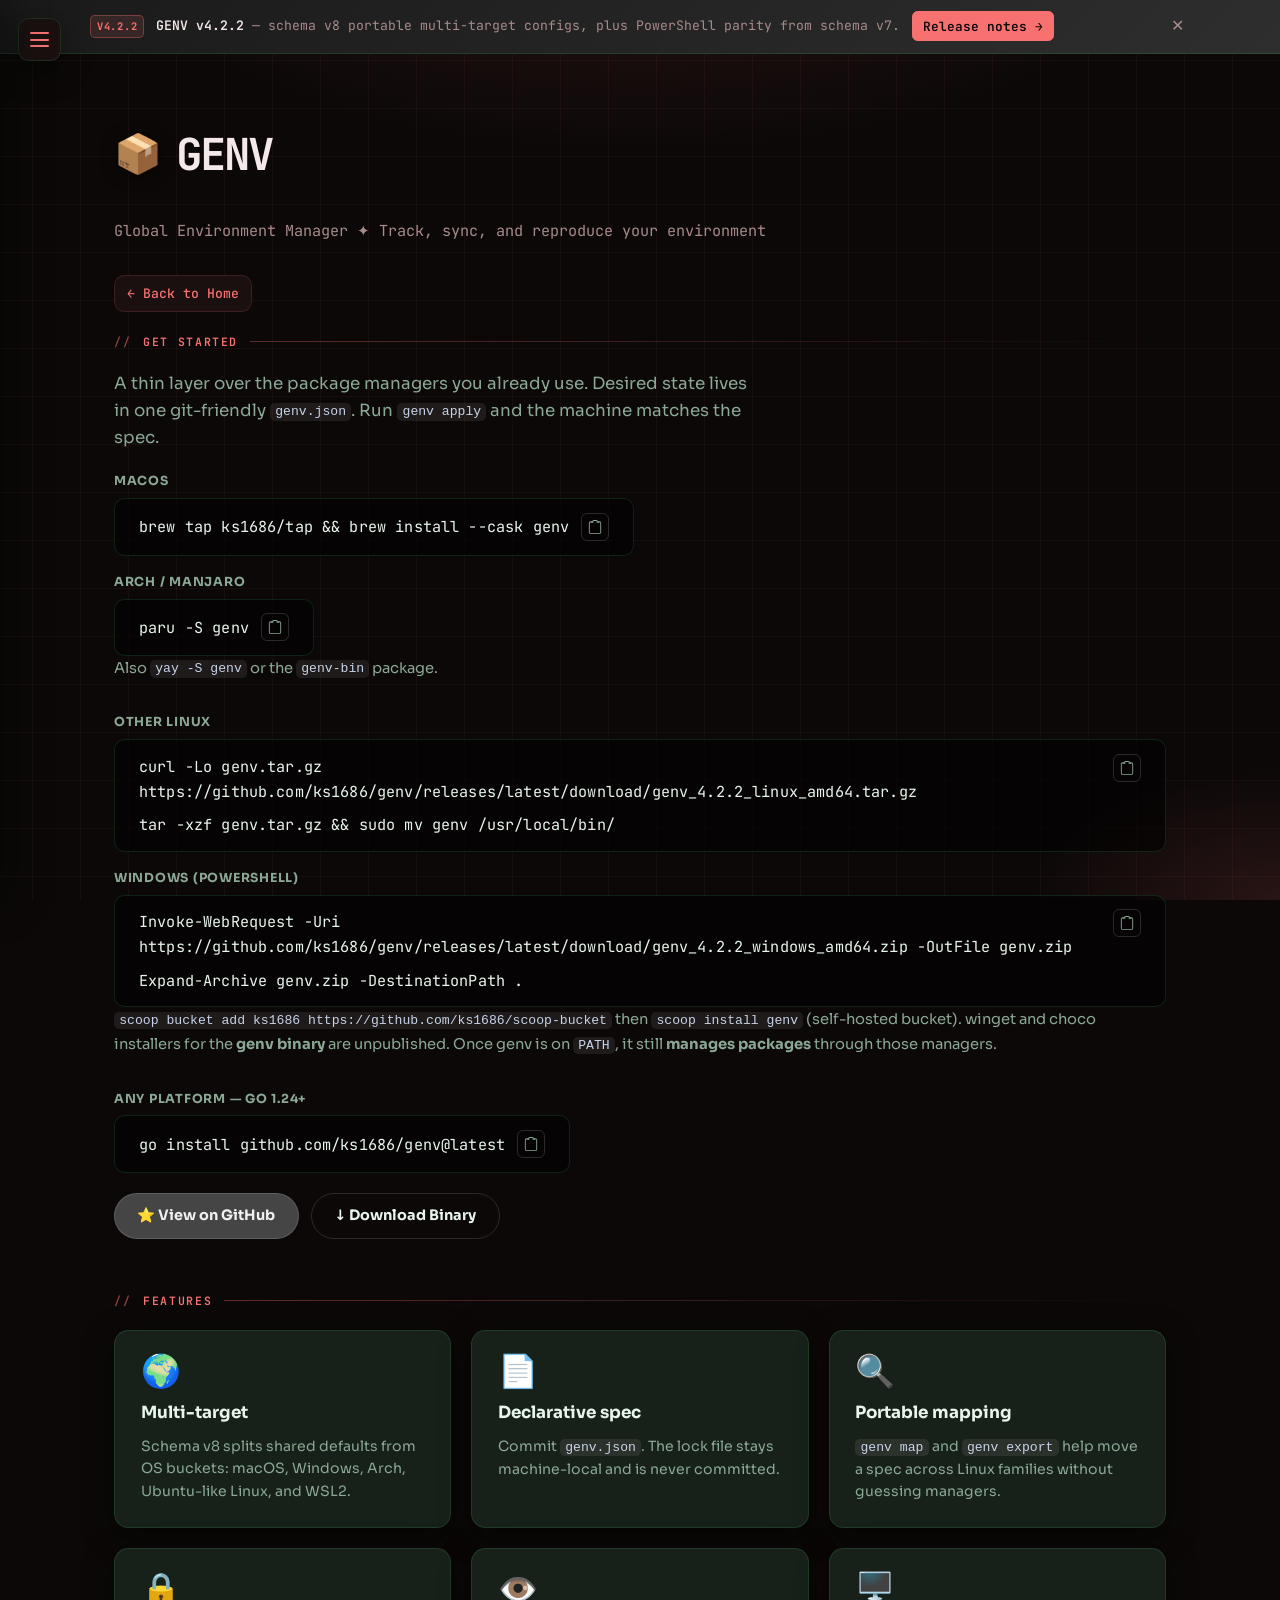
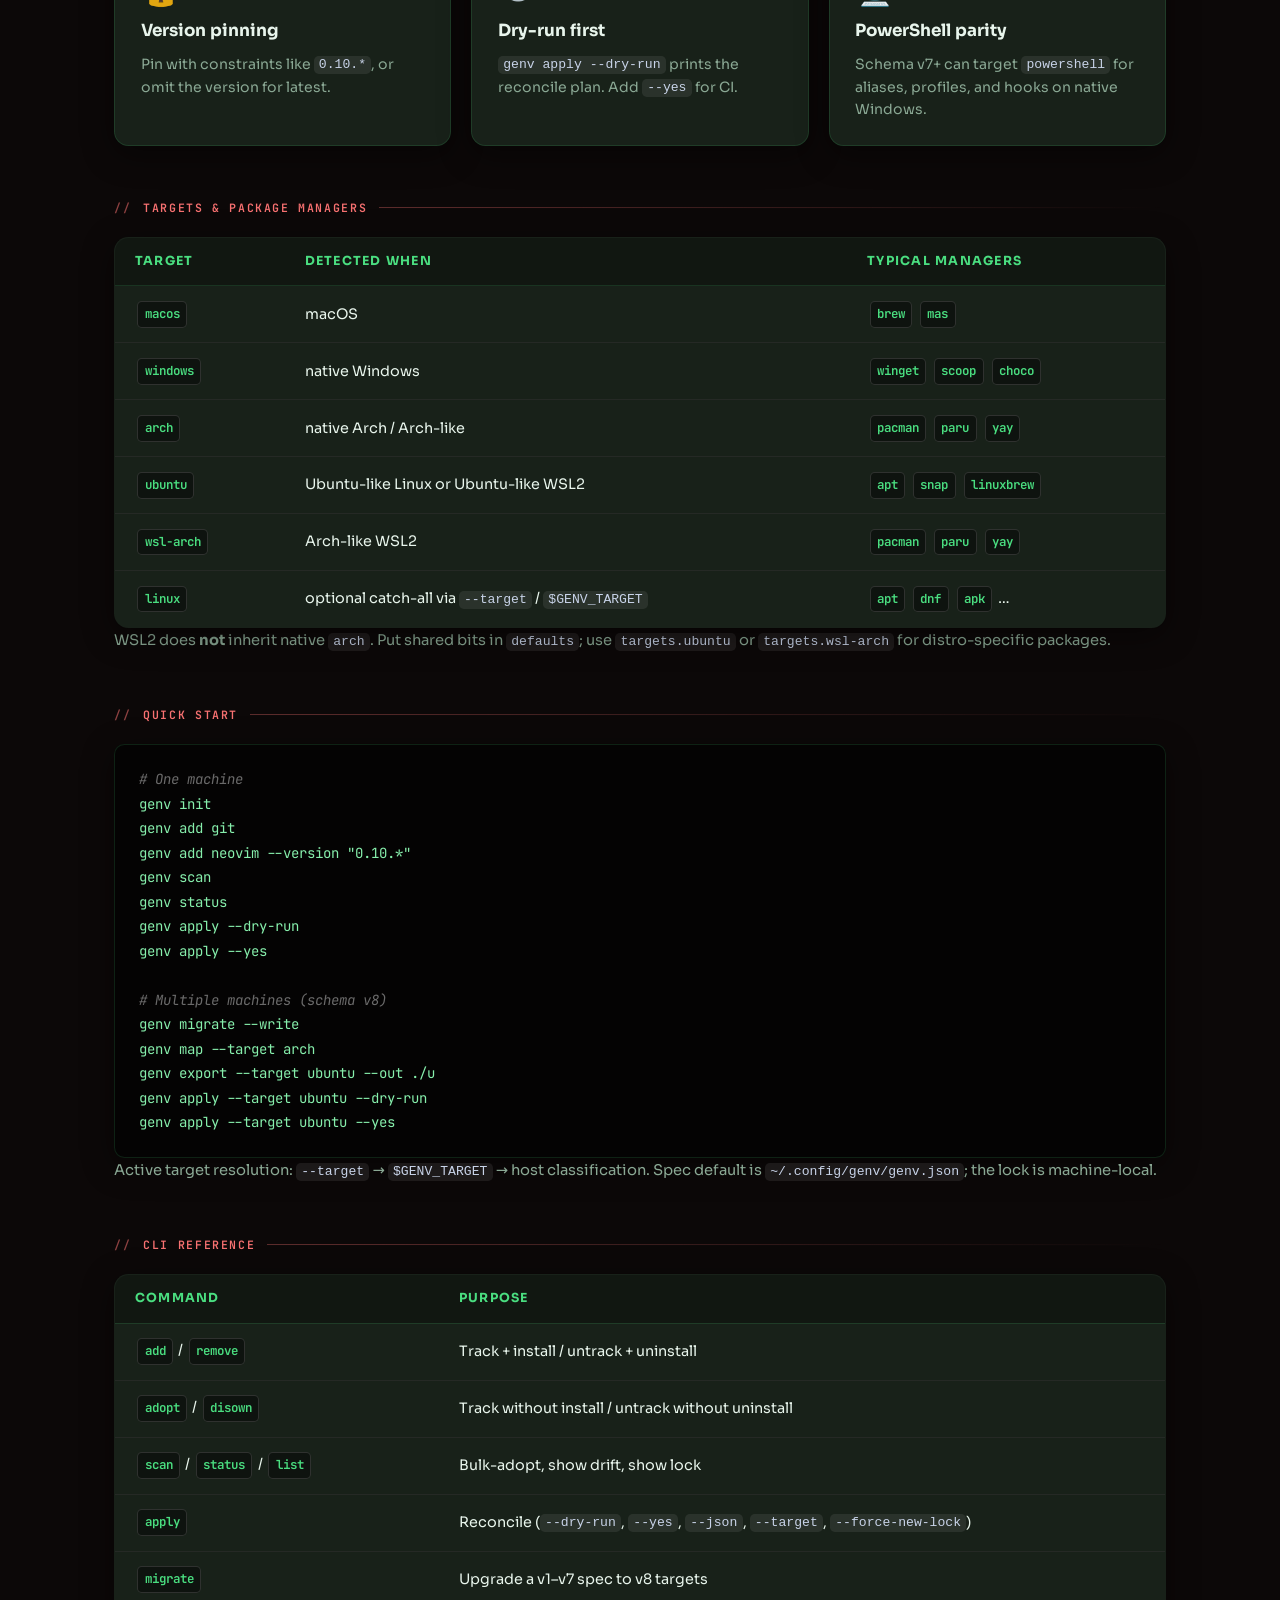
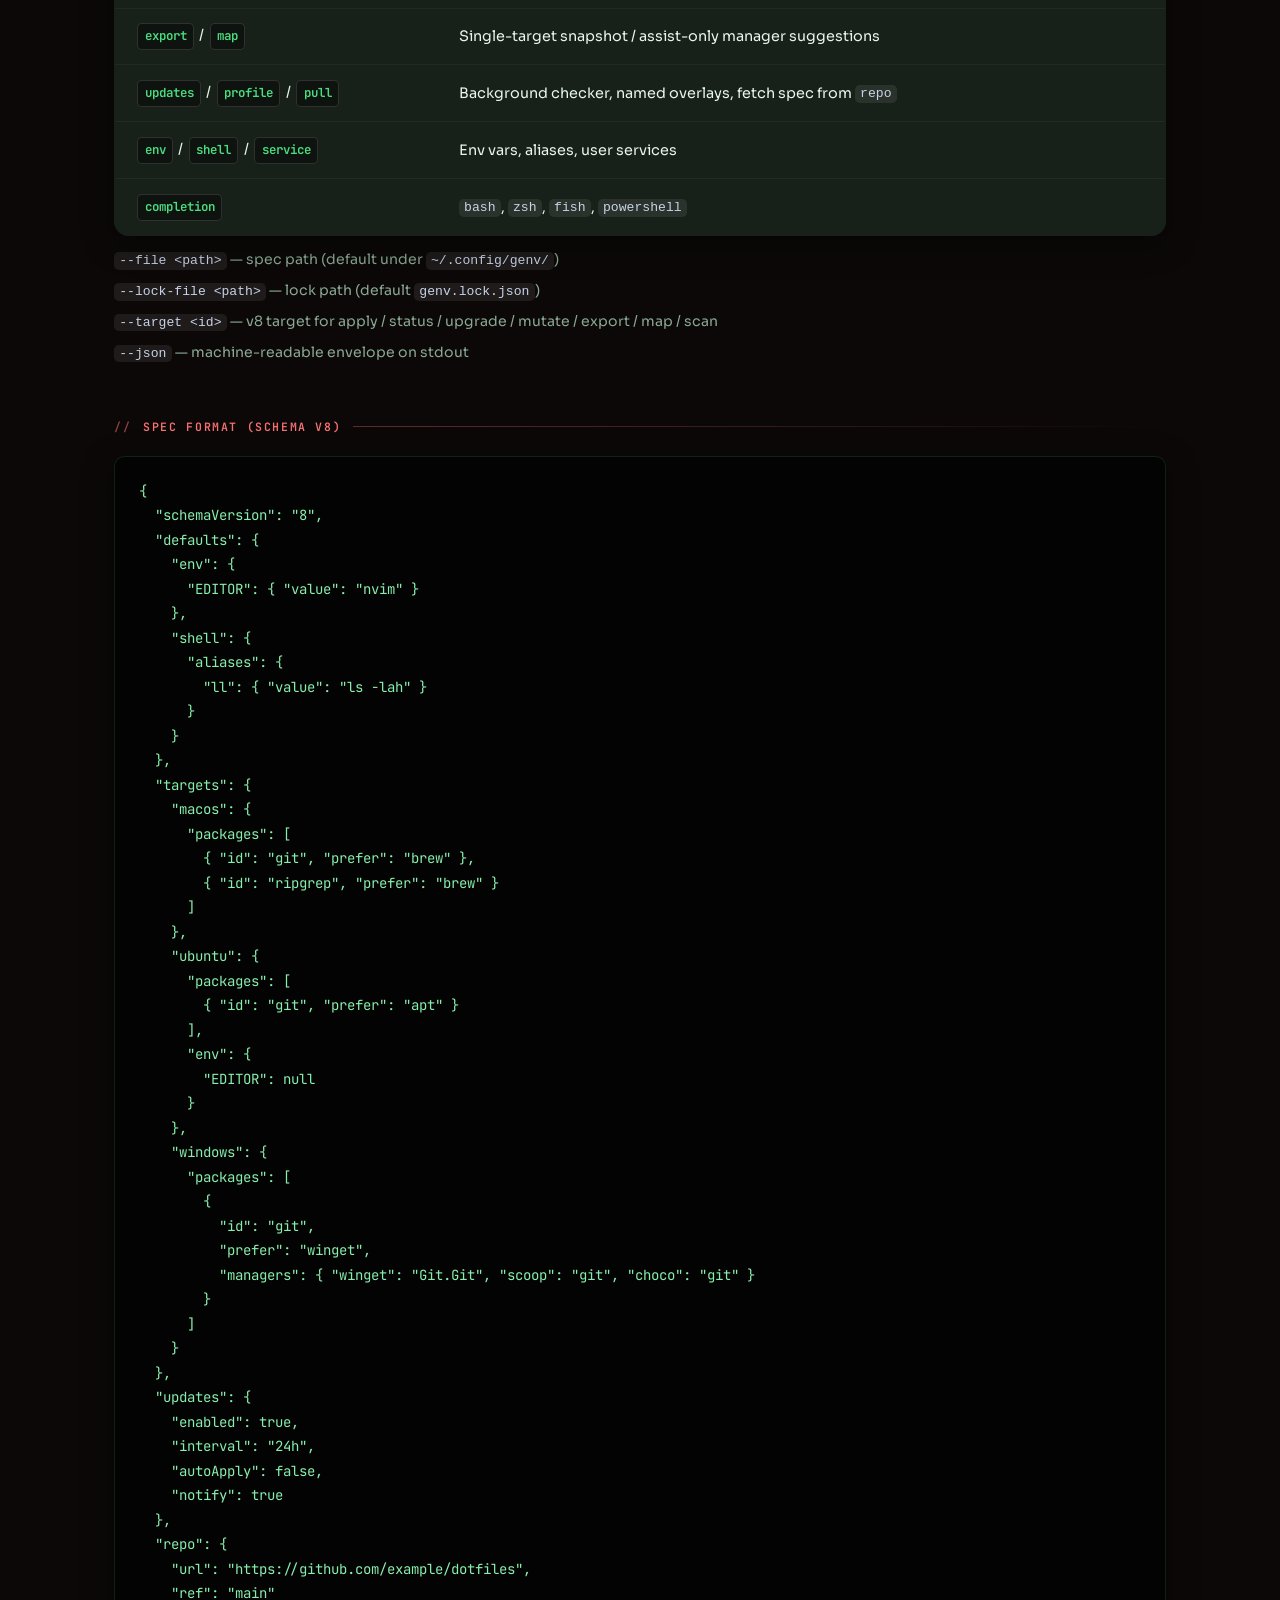
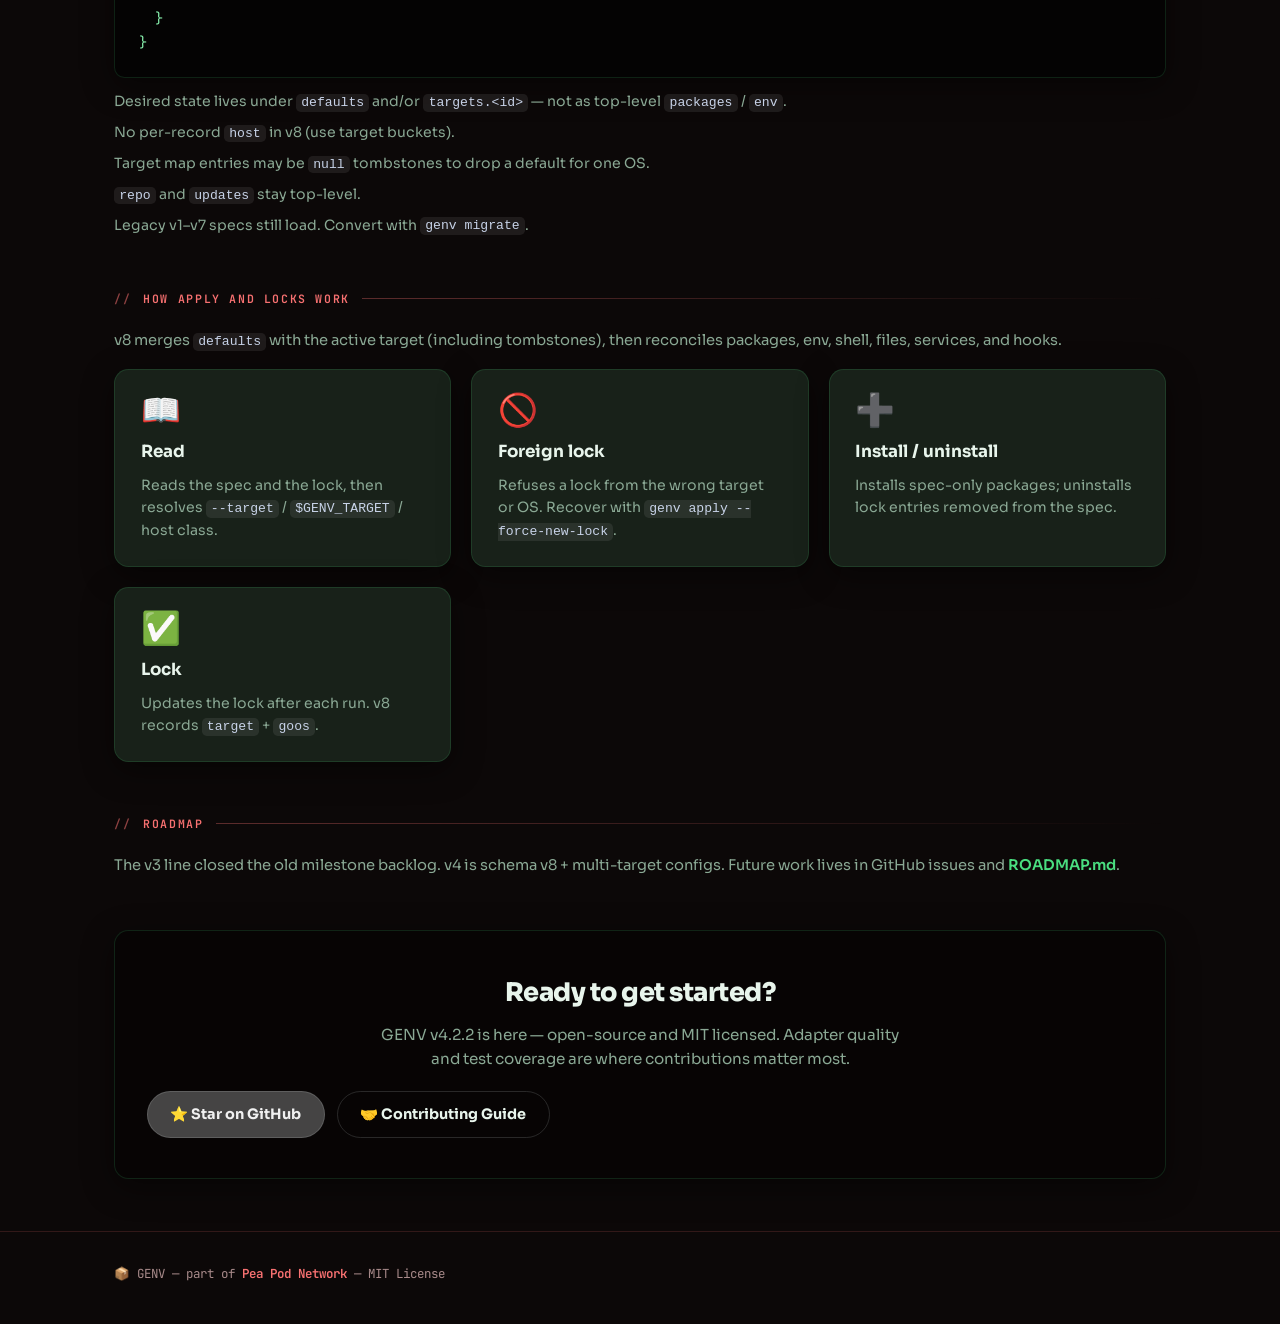
==== commit 6aafc498: "Sync project pages with sources: genv v4.2.2 pins + scoop bucket, public-terminal launchd scheduling" ====
--- a/genv/index.html
+++ b/genv/index.html
@@ -32,11 +32,11 @@
     <a class="skip-link" href="#main">Skip to content</a>
     <div class="announcement-banner" id="announcement-banner" role="region" aria-label="Announcement">
       <div class="banner-content">
-        <span class="banner-badge" aria-hidden="true">v4.0.10</span>
+        <span class="banner-badge" aria-hidden="true">v4.2.2</span>
         <p class="banner-text">
-          <strong>GENV v4.0.10</strong> — schema v8 portable multi-target configs, plus PowerShell parity from schema v7.
+          <strong>GENV v4.2.2</strong> — schema v8 portable multi-target configs, plus PowerShell parity from schema v7.
         </p>
-        <a class="banner-link" href="https://github.com/ks1686/genv/releases/tag/v4.0.10" target="_blank" rel="noopener noreferrer">Release notes →</a>
+        <a class="banner-link" href="https://github.com/ks1686/genv/releases/tag/v4.2.2" target="_blank" rel="noopener noreferrer">Release notes →</a>
         <button class="banner-close" id="banner-close" aria-label="Dismiss announcement">✕</button>
       </div>
     </div>
@@ -134,7 +134,7 @@
               <p class="os-label">Other Linux</p>
               <div class="genv-install-block wide" aria-label="Install command for Linux via pre-built binary">
                 <div class="cmd-stack">
-                  <span class="install-cmd">curl -Lo genv.tar.gz https://github.com/ks1686/genv/releases/latest/download/genv_4.0.10_linux_amd64.tar.gz</span>
+                  <span class="install-cmd">curl -Lo genv.tar.gz https://github.com/ks1686/genv/releases/latest/download/genv_4.2.2_linux_amd64.tar.gz</span>
                   <span class="install-cmd">tar -xzf genv.tar.gz &amp;&amp; sudo mv genv /usr/local/bin/</span>
                 </div>
                 <button class="copy-btn" aria-label="Copy commands to clipboard" title="Copy"><svg xmlns="http://www.w3.org/2000/svg" viewBox="0 0 16 16" fill="currentColor" aria-hidden="true"><path d="M4 1.5H3a2 2 0 0 0-2 2V14a2 2 0 0 0 2 2h10a2 2 0 0 0 2-2V3.5a2 2 0 0 0-2-2h-1v1h1a1 1 0 0 1 1 1V14a1 1 0 0 1-1 1H3a1 1 0 0 1-1-1V3.5a1 1 0 0 1 1-1h1v-1z"/><path d="M9.5 1a.5.5 0 0 1 .5.5v1a.5.5 0 0 1-.5.5h-3a.5.5 0 0 1-.5-.5v-1a.5.5 0 0 1 .5-.5h3zm-3-1A1.5 1.5 0 0 0 5 1.5h-.5A1.5 1.5 0 0 0 3 3h10a1.5 1.5 0 0 0-1.5-1.5H11A1.5 1.5 0 0 0 9.5 0h-3z"/></svg></button>
@@ -144,12 +144,12 @@
               <p class="os-label">Windows (PowerShell)</p>
               <div class="genv-install-block wide" aria-label="Install command for Windows via PowerShell">
                 <div class="cmd-stack">
-                  <span class="install-cmd">Invoke-WebRequest -Uri https://github.com/ks1686/genv/releases/latest/download/genv_4.0.10_windows_amd64.zip -OutFile genv.zip</span>
+                  <span class="install-cmd">Invoke-WebRequest -Uri https://github.com/ks1686/genv/releases/latest/download/genv_4.2.2_windows_amd64.zip -OutFile genv.zip</span>
                   <span class="install-cmd">Expand-Archive genv.zip -DestinationPath .</span>
                 </div>
                 <button class="copy-btn" aria-label="Copy commands to clipboard" title="Copy"><svg xmlns="http://www.w3.org/2000/svg" viewBox="0 0 16 16" fill="currentColor" aria-hidden="true"><path d="M4 1.5H3a2 2 0 0 0-2 2V14a2 2 0 0 0 2 2h10a2 2 0 0 0 2-2V3.5a2 2 0 0 0-2-2h-1v1h1a1 1 0 0 1 1 1V14a1 1 0 0 1-1 1H3a1 1 0 0 1-1-1V3.5a1 1 0 0 1 1-1h1v-1z"/><path d="M9.5 1a.5.5 0 0 1 .5.5v1a.5.5 0 0 1-.5.5h-3a.5.5 0 0 1-.5-.5v-1a.5.5 0 0 1 .5-.5h3zm-3-1A1.5 1.5 0 0 0 5 1.5h-.5A1.5 1.5 0 0 0 3 3h10a1.5 1.5 0 0 0-1.5-1.5H11A1.5 1.5 0 0 0 9.5 0h-3z"/></svg></button>
               </div>
-              <p class="genv-prose">winget / scoop / choco installers for the <strong>genv binary</strong> are unpublished. Once genv is on <code class="code-inline">PATH</code>, it still <strong>manages packages</strong> through those managers.</p>
+              <p class="genv-prose"><code class="code-inline">scoop bucket add ks1686 https://github.com/ks1686/scoop-bucket</code> then <code class="code-inline">scoop install genv</code> (self-hosted bucket). winget and choco installers for the <strong>genv binary</strong> are unpublished. Once genv is on <code class="code-inline">PATH</code>, it still <strong>manages packages</strong> through those managers.</p>
             </div>
             <div>
               <p class="os-label">Any platform — Go 1.24+</p>
@@ -364,7 +364,7 @@
           <div class="genv-cta">
             <p class="genv-cta-title" id="cta-heading">Ready to get started?</p>
             <p class="genv-cta-desc">
-              GENV v4.0.10 is here — open-source and MIT licensed. Adapter quality and test coverage are where contributions matter most.
+              GENV v4.2.2 is here — open-source and MIT licensed. Adapter quality and test coverage are where contributions matter most.
             </p>
             <div class="genv-cta-buttons">
               <a class="btn-primary" href="https://github.com/ks1686/genv" target="_blank" rel="noopener noreferrer">⭐ Star on GitHub</a>
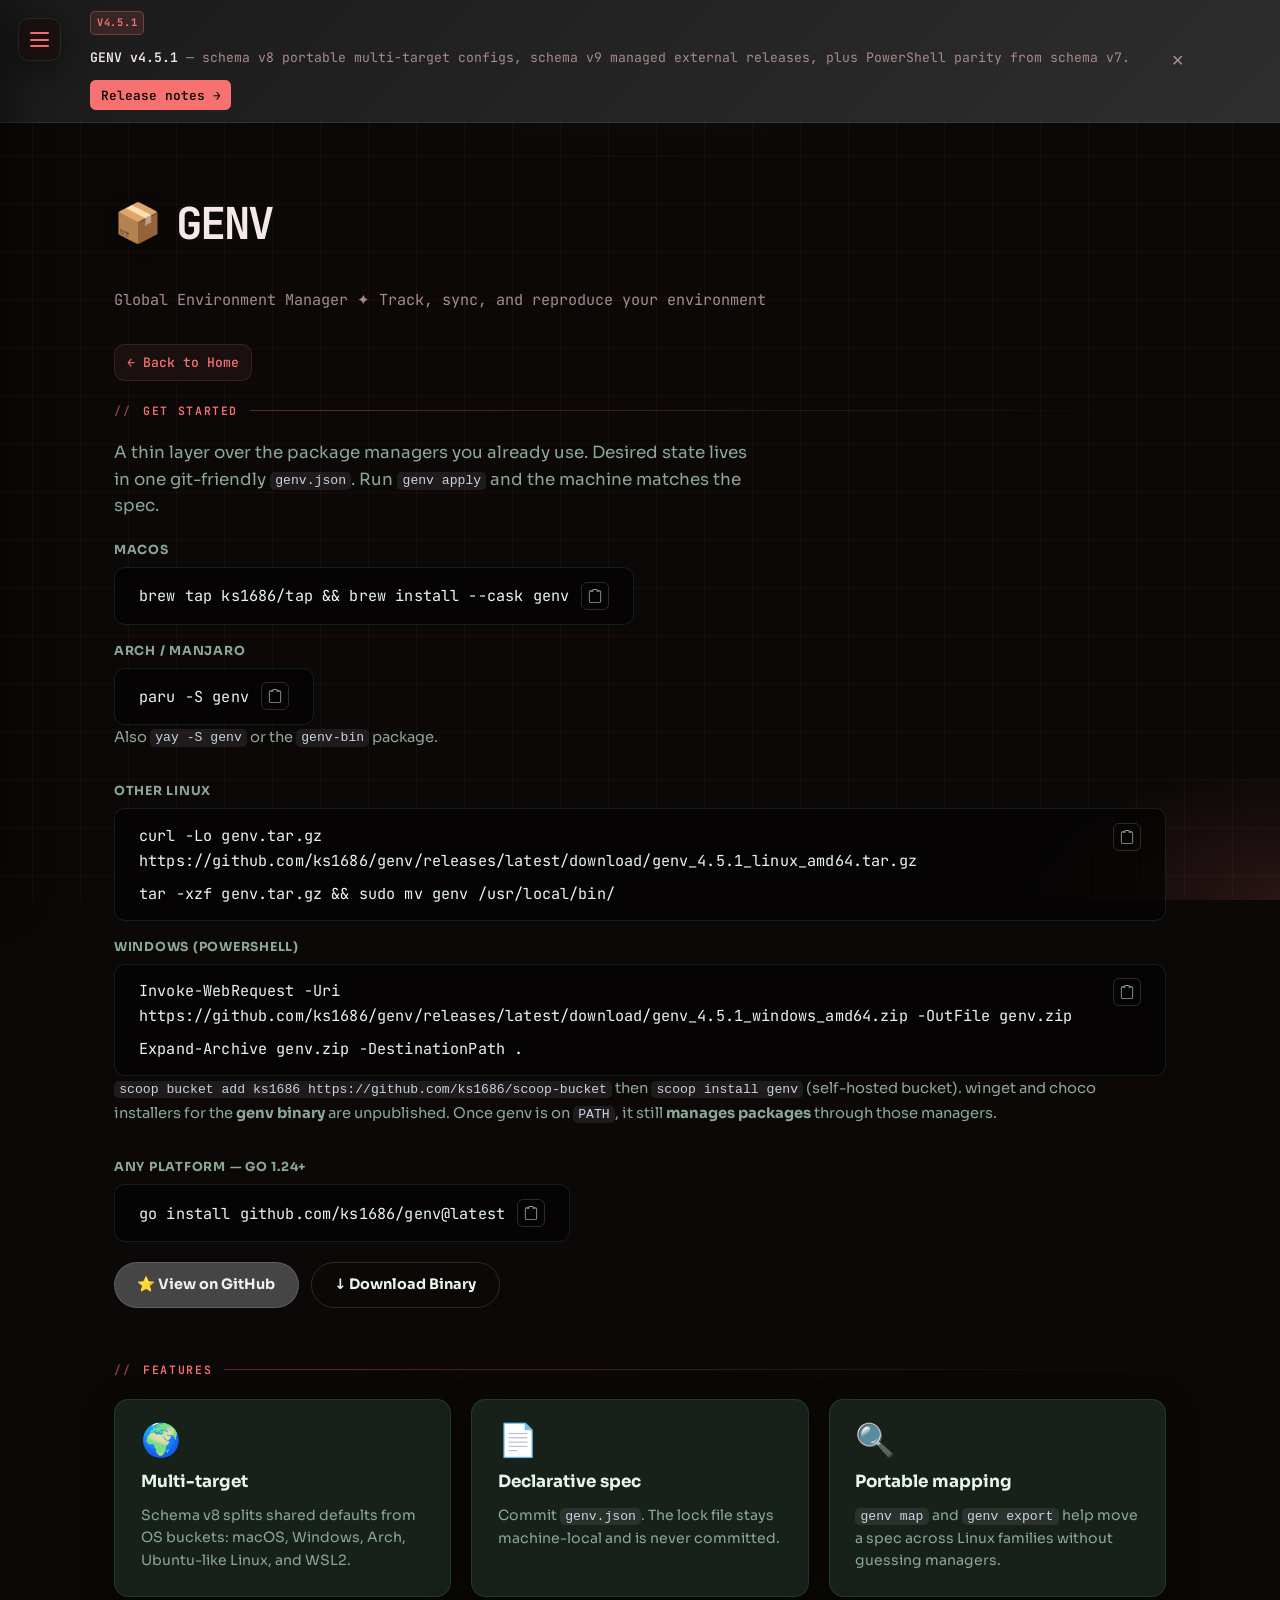
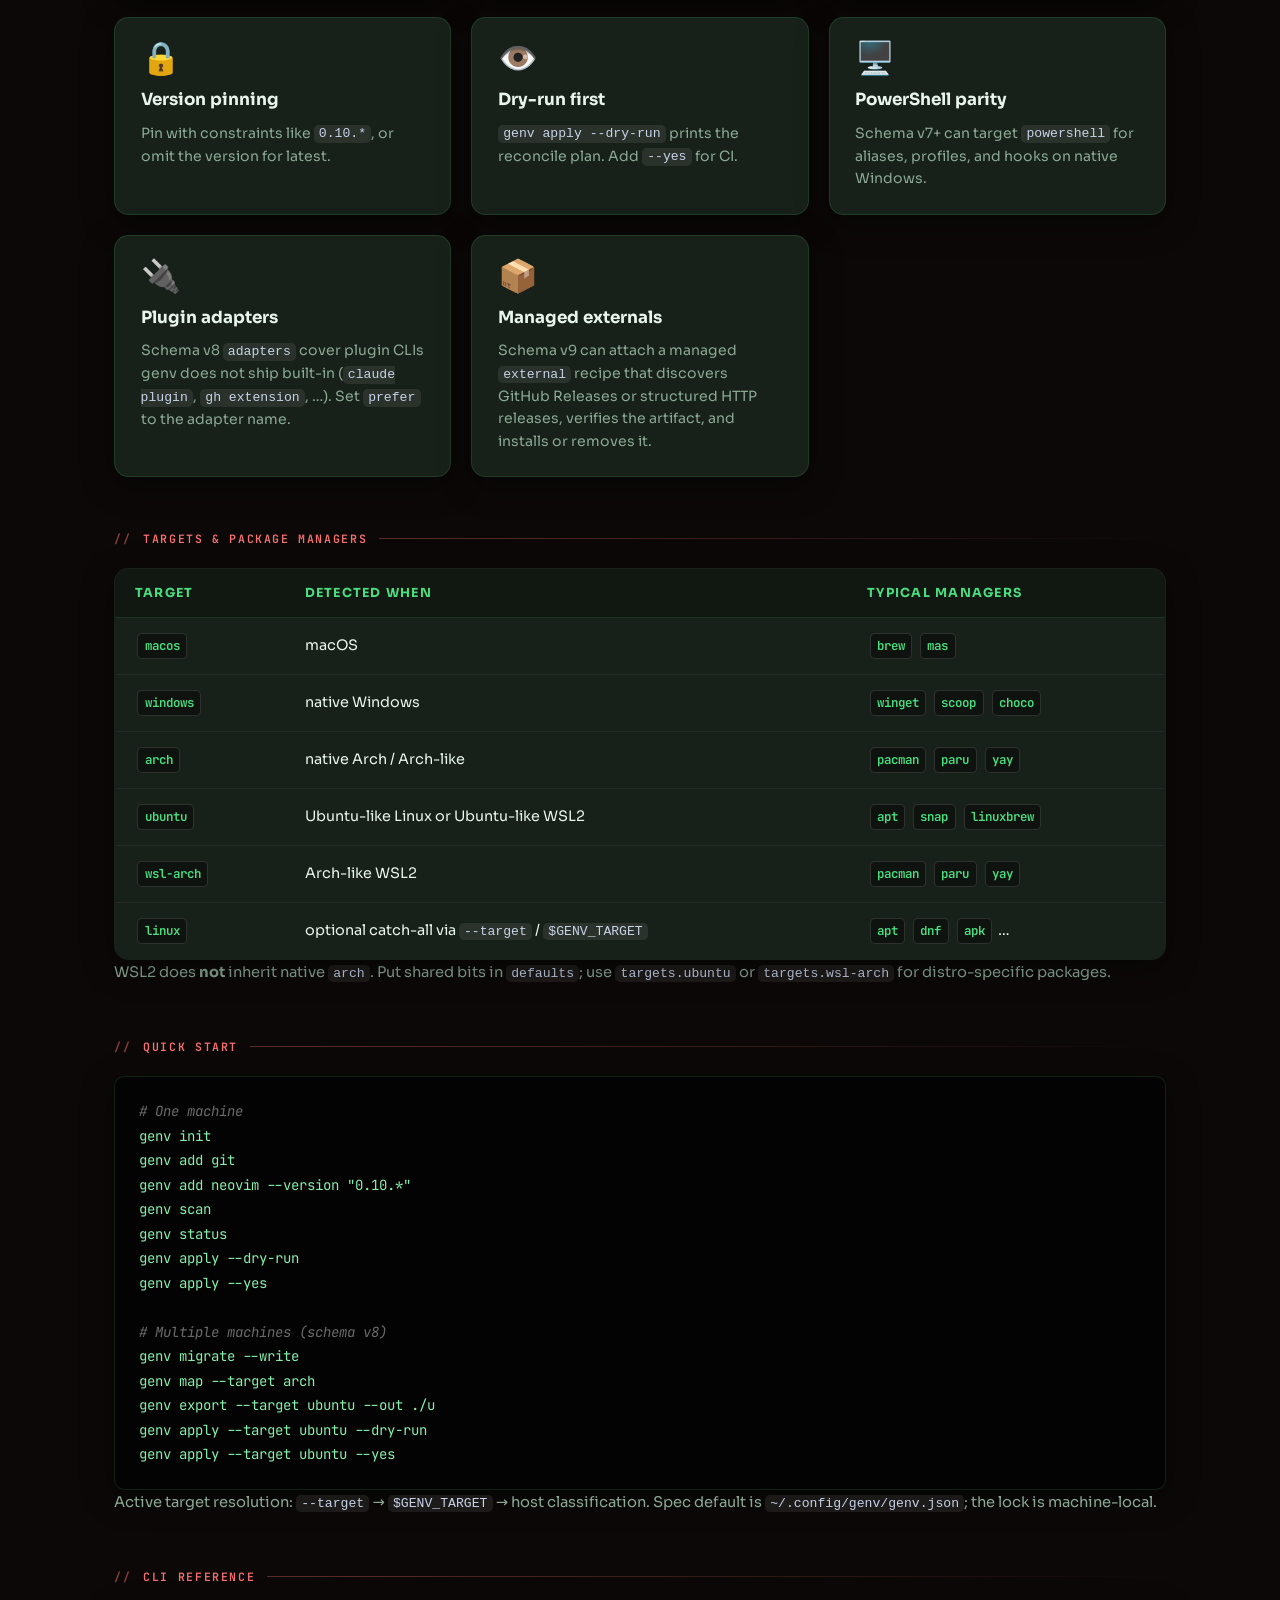
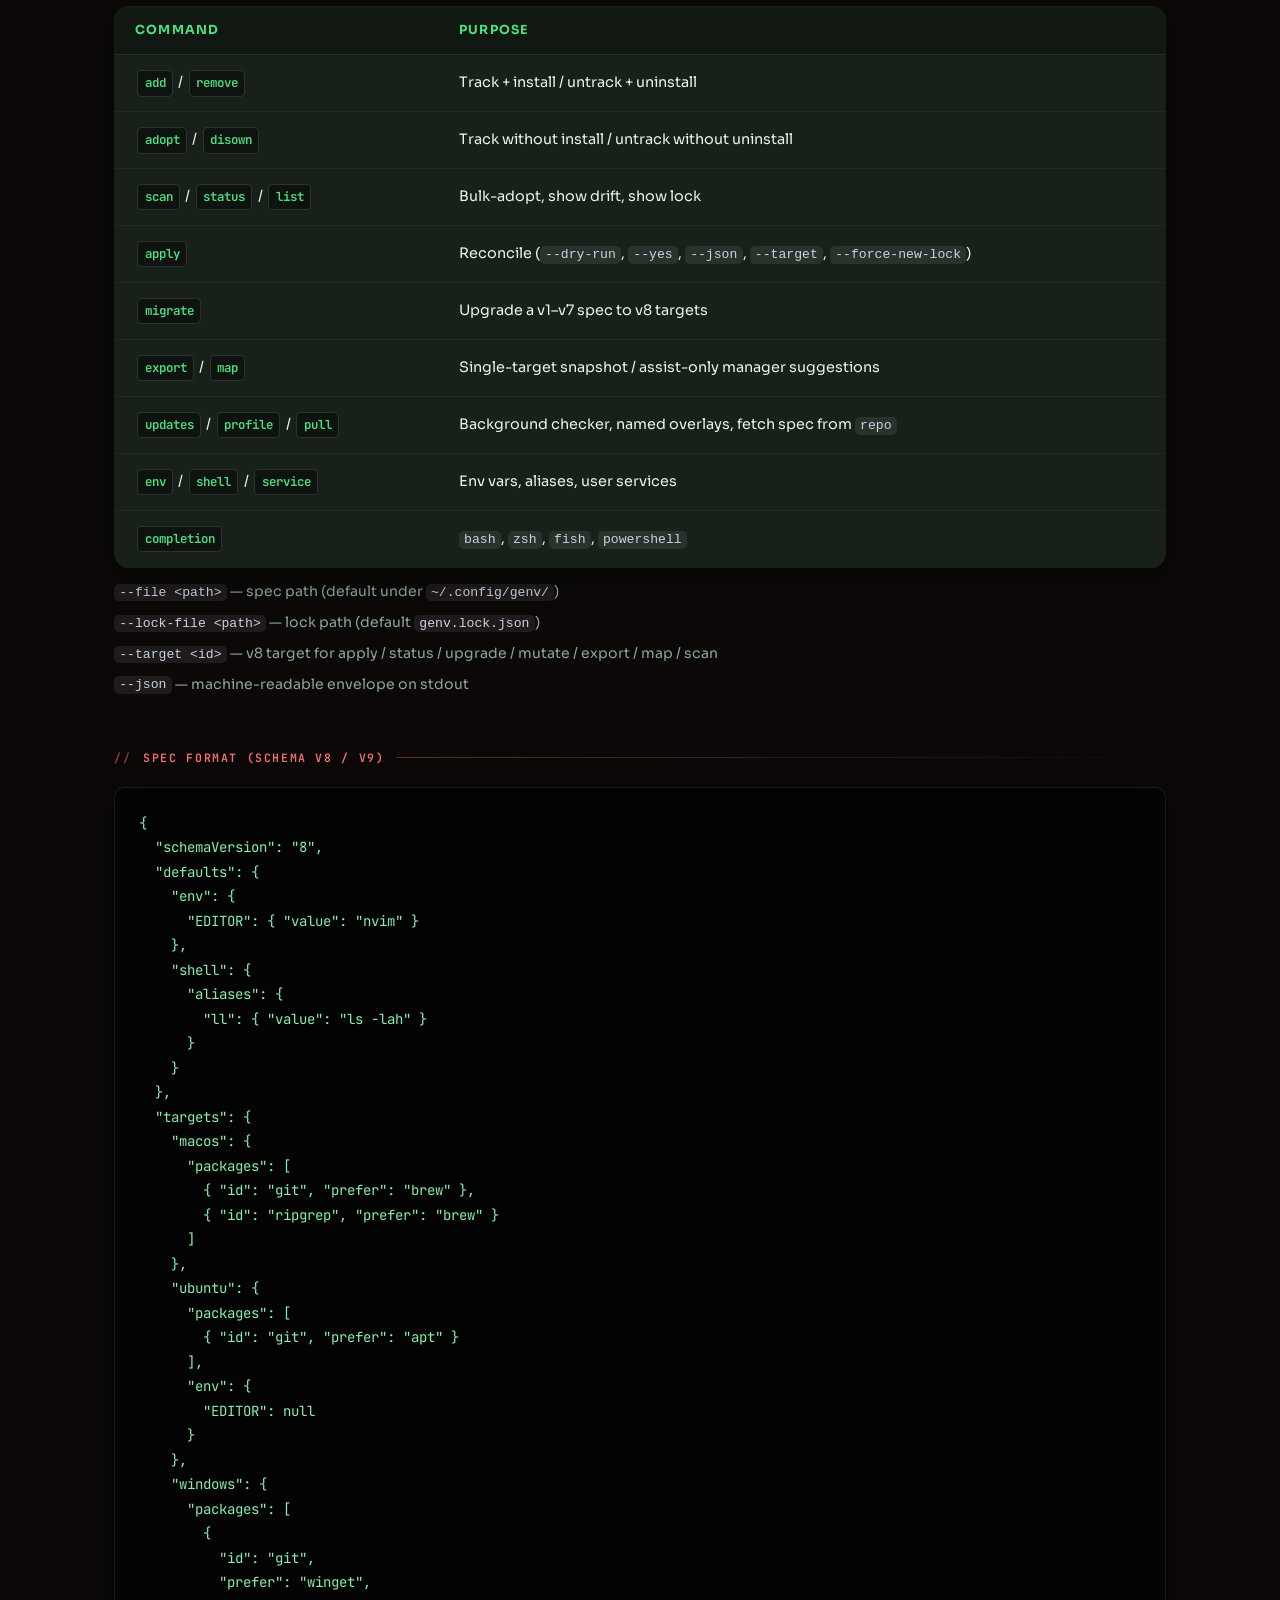
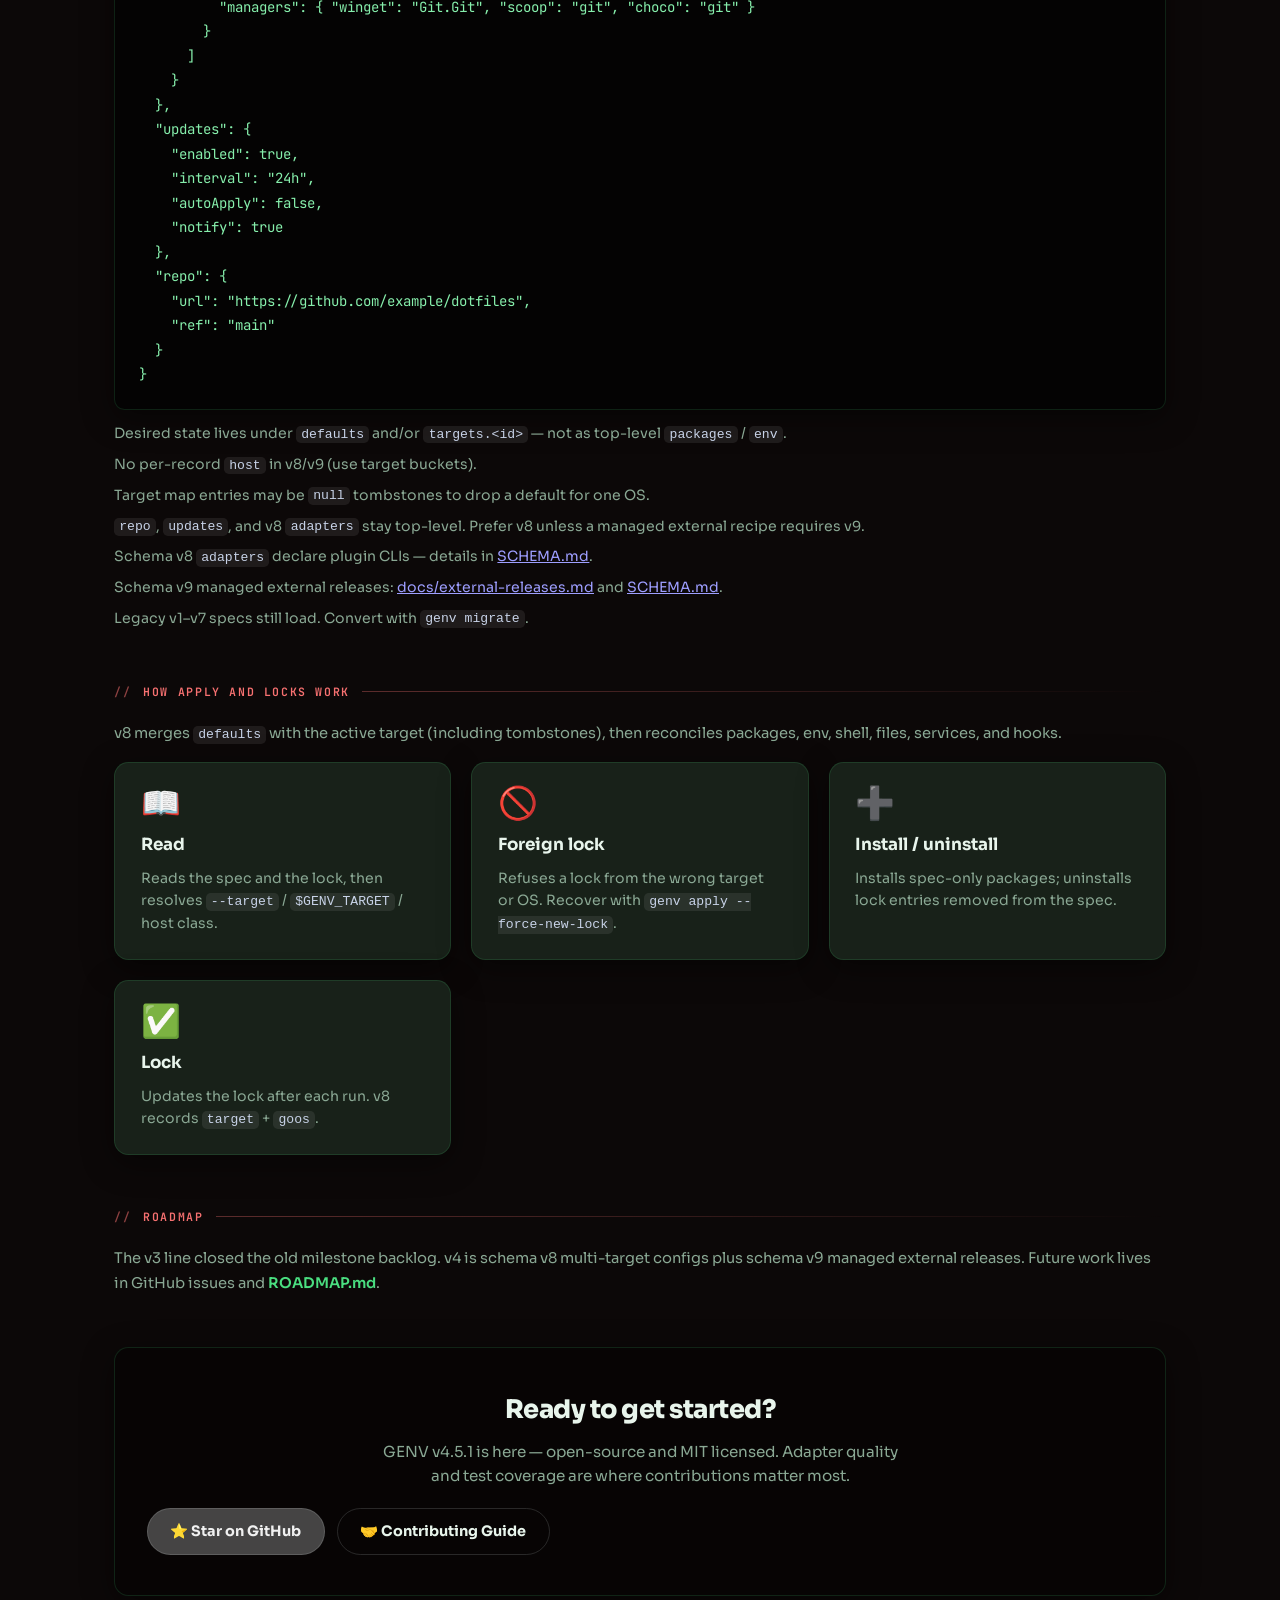
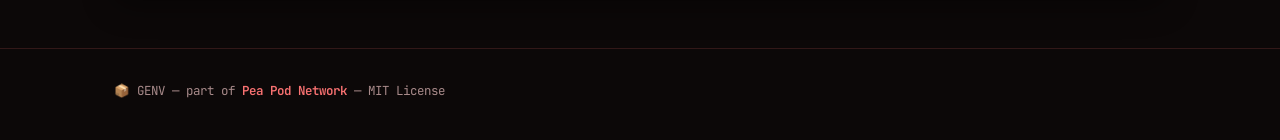
==== commit 9602c6e3: "docs: sync GENV v4.5.1 and Public Terminal README facts Bump GENV install URLs, banner, and CTA to v" ====
--- a/genv/index.html
+++ b/genv/index.html
@@ -32,11 +32,11 @@
     <a class="skip-link" href="#main">Skip to content</a>
     <div class="announcement-banner" id="announcement-banner" role="region" aria-label="Announcement">
       <div class="banner-content">
-        <span class="banner-badge" aria-hidden="true">v4.2.2</span>
+        <span class="banner-badge" aria-hidden="true">v4.5.1</span>
         <p class="banner-text">
-          <strong>GENV v4.2.2</strong> — schema v8 portable multi-target configs, plus PowerShell parity from schema v7.
+          <strong>GENV v4.5.1</strong> — schema v8 portable multi-target configs, schema v9 managed external releases, plus PowerShell parity from schema v7.
         </p>
-        <a class="banner-link" href="https://github.com/ks1686/genv/releases/tag/v4.2.2" target="_blank" rel="noopener noreferrer">Release notes →</a>
+        <a class="banner-link" href="https://github.com/ks1686/genv/releases/tag/v4.5.1" target="_blank" rel="noopener noreferrer">Release notes →</a>
         <button class="banner-close" id="banner-close" aria-label="Dismiss announcement">✕</button>
       </div>
     </div>
@@ -134,7 +134,7 @@
               <p class="os-label">Other Linux</p>
               <div class="genv-install-block wide" aria-label="Install command for Linux via pre-built binary">
                 <div class="cmd-stack">
-                  <span class="install-cmd">curl -Lo genv.tar.gz https://github.com/ks1686/genv/releases/latest/download/genv_4.2.2_linux_amd64.tar.gz</span>
+                  <span class="install-cmd">curl -Lo genv.tar.gz https://github.com/ks1686/genv/releases/latest/download/genv_4.5.1_linux_amd64.tar.gz</span>
                   <span class="install-cmd">tar -xzf genv.tar.gz &amp;&amp; sudo mv genv /usr/local/bin/</span>
                 </div>
                 <button class="copy-btn" aria-label="Copy commands to clipboard" title="Copy"><svg xmlns="http://www.w3.org/2000/svg" viewBox="0 0 16 16" fill="currentColor" aria-hidden="true"><path d="M4 1.5H3a2 2 0 0 0-2 2V14a2 2 0 0 0 2 2h10a2 2 0 0 0 2-2V3.5a2 2 0 0 0-2-2h-1v1h1a1 1 0 0 1 1 1V14a1 1 0 0 1-1 1H3a1 1 0 0 1-1-1V3.5a1 1 0 0 1 1-1h1v-1z"/><path d="M9.5 1a.5.5 0 0 1 .5.5v1a.5.5 0 0 1-.5.5h-3a.5.5 0 0 1-.5-.5v-1a.5.5 0 0 1 .5-.5h3zm-3-1A1.5 1.5 0 0 0 5 1.5h-.5A1.5 1.5 0 0 0 3 3h10a1.5 1.5 0 0 0-1.5-1.5H11A1.5 1.5 0 0 0 9.5 0h-3z"/></svg></button>
@@ -144,7 +144,7 @@
               <p class="os-label">Windows (PowerShell)</p>
               <div class="genv-install-block wide" aria-label="Install command for Windows via PowerShell">
                 <div class="cmd-stack">
-                  <span class="install-cmd">Invoke-WebRequest -Uri https://github.com/ks1686/genv/releases/latest/download/genv_4.2.2_windows_amd64.zip -OutFile genv.zip</span>
+                  <span class="install-cmd">Invoke-WebRequest -Uri https://github.com/ks1686/genv/releases/latest/download/genv_4.5.1_windows_amd64.zip -OutFile genv.zip</span>
                   <span class="install-cmd">Expand-Archive genv.zip -DestinationPath .</span>
                 </div>
                 <button class="copy-btn" aria-label="Copy commands to clipboard" title="Copy"><svg xmlns="http://www.w3.org/2000/svg" viewBox="0 0 16 16" fill="currentColor" aria-hidden="true"><path d="M4 1.5H3a2 2 0 0 0-2 2V14a2 2 0 0 0 2 2h10a2 2 0 0 0 2-2V3.5a2 2 0 0 0-2-2h-1v1h1a1 1 0 0 1 1 1V14a1 1 0 0 1-1 1H3a1 1 0 0 1-1-1V3.5a1 1 0 0 1 1-1h1v-1z"/><path d="M9.5 1a.5.5 0 0 1 .5.5v1a.5.5 0 0 1-.5.5h-3a.5.5 0 0 1-.5-.5v-1a.5.5 0 0 1 .5-.5h3zm-3-1A1.5 1.5 0 0 0 5 1.5h-.5A1.5 1.5 0 0 0 3 3h10a1.5 1.5 0 0 0-1.5-1.5H11A1.5 1.5 0 0 0 9.5 0h-3z"/></svg></button>
@@ -197,6 +197,16 @@
               <span class="genv-feature-icon" aria-hidden="true">🖥️</span>
               <p class="genv-feature-title">PowerShell parity</p>
               <p class="genv-feature-desc">Schema v7+ can target <code class="code-inline">powershell</code> for aliases, profiles, and hooks on native Windows.</p>
+            </div>
+            <div class="genv-feature-card">
+              <span class="genv-feature-icon" aria-hidden="true">🔌</span>
+              <p class="genv-feature-title">Plugin adapters</p>
+              <p class="genv-feature-desc">Schema v8 <code class="code-inline">adapters</code> cover plugin CLIs genv does not ship built-in (<code class="code-inline">claude plugin</code>, <code class="code-inline">gh extension</code>, …). Set <code class="code-inline">prefer</code> to the adapter name.</p>
+            </div>
+            <div class="genv-feature-card">
+              <span class="genv-feature-icon" aria-hidden="true">📦</span>
+              <p class="genv-feature-title">Managed externals</p>
+              <p class="genv-feature-desc">Schema v9 can attach a managed <code class="code-inline">external</code> recipe that discovers GitHub Releases or structured HTTP releases, verifies the artifact, and installs or removes it.</p>
             </div>
           </div>
         </section>
@@ -270,7 +280,7 @@
         </section>
 
         <section id="spec-format" class="section" aria-labelledby="format-heading">
-          <h2 class="section-label" id="format-heading">Spec Format (schema v8)</h2>
+          <h2 class="section-label" id="format-heading">Spec Format (schema v8 / v9)</h2>
           <pre class="genv-code-block" aria-label="genv.json schema v8 example">{
   "schemaVersion": "8",
   "defaults": {
@@ -321,9 +331,11 @@
 }</pre>
           <ul class="flag-list">
             <li>Desired state lives under <code class="code-inline">defaults</code> and/or <code class="code-inline">targets.&lt;id&gt;</code> — not as top-level <code class="code-inline">packages</code> / <code class="code-inline">env</code>.</li>
-            <li>No per-record <code class="code-inline">host</code> in v8 (use target buckets).</li>
+            <li>No per-record <code class="code-inline">host</code> in v8/v9 (use target buckets).</li>
             <li>Target map entries may be <code class="code-inline">null</code> tombstones to drop a default for one OS.</li>
-            <li><code class="code-inline">repo</code> and <code class="code-inline">updates</code> stay top-level.</li>
+            <li><code class="code-inline">repo</code>, <code class="code-inline">updates</code>, and v8 <code class="code-inline">adapters</code> stay top-level. Prefer v8 unless a managed external recipe requires v9.</li>
+            <li>Schema v8 <code class="code-inline">adapters</code> declare plugin CLIs — details in <a href="https://github.com/ks1686/genv/blob/main/SCHEMA.md#spec-adapters-v8" target="_blank" rel="noopener noreferrer">SCHEMA.md</a>.</li>
+            <li>Schema v9 managed external releases: <a href="https://github.com/ks1686/genv/blob/main/docs/external-releases.md" target="_blank" rel="noopener noreferrer">docs/external-releases.md</a> and <a href="https://github.com/ks1686/genv/blob/main/SCHEMA.md#managed-external-releases-v9" target="_blank" rel="noopener noreferrer">SCHEMA.md</a>.</li>
             <li>Legacy v1–v7 specs still load. Convert with <code class="code-inline">genv migrate</code>.</li>
           </ul>
         </section>
@@ -357,14 +369,14 @@
 
         <section id="roadmap" class="section" aria-labelledby="roadmap-heading">
           <h2 class="section-label" id="roadmap-heading">Roadmap</h2>
-          <p class="genv-prose">The v3 line closed the old milestone backlog. v4 is schema v8 + multi-target configs. Future work lives in GitHub issues and <a href="https://github.com/ks1686/genv/blob/main/ROADMAP.md" target="_blank" rel="noopener noreferrer">ROADMAP.md</a>.</p>
+          <p class="genv-prose">The v3 line closed the old milestone backlog. v4 is schema v8 multi-target configs plus schema v9 managed external releases. Future work lives in GitHub issues and <a href="https://github.com/ks1686/genv/blob/main/ROADMAP.md" target="_blank" rel="noopener noreferrer">ROADMAP.md</a>.</p>
         </section>
 
         <section class="section" aria-labelledby="cta-heading">
           <div class="genv-cta">
             <p class="genv-cta-title" id="cta-heading">Ready to get started?</p>
             <p class="genv-cta-desc">
-              GENV v4.2.2 is here — open-source and MIT licensed. Adapter quality and test coverage are where contributions matter most.
+              GENV v4.5.1 is here — open-source and MIT licensed. Adapter quality and test coverage are where contributions matter most.
             </p>
             <div class="genv-cta-buttons">
               <a class="btn-primary" href="https://github.com/ks1686/genv" target="_blank" rel="noopener noreferrer">⭐ Star on GitHub</a>
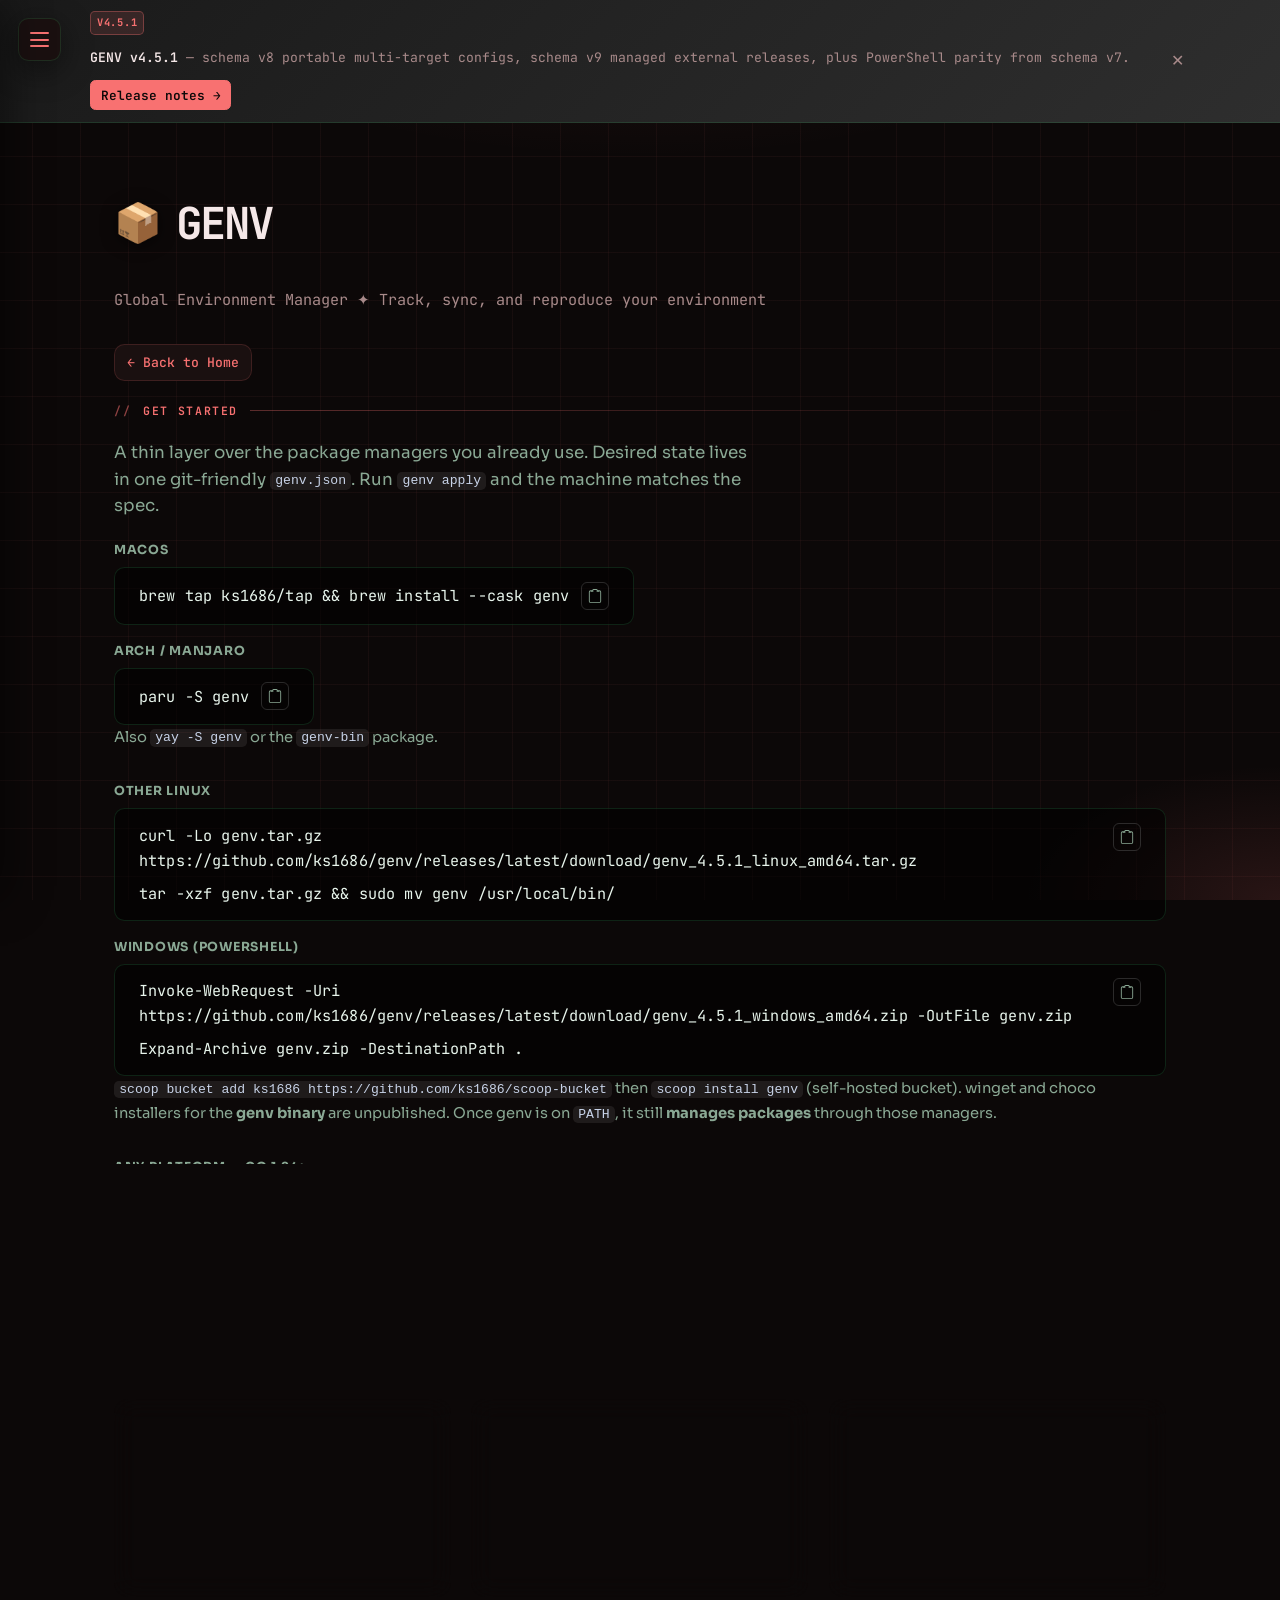
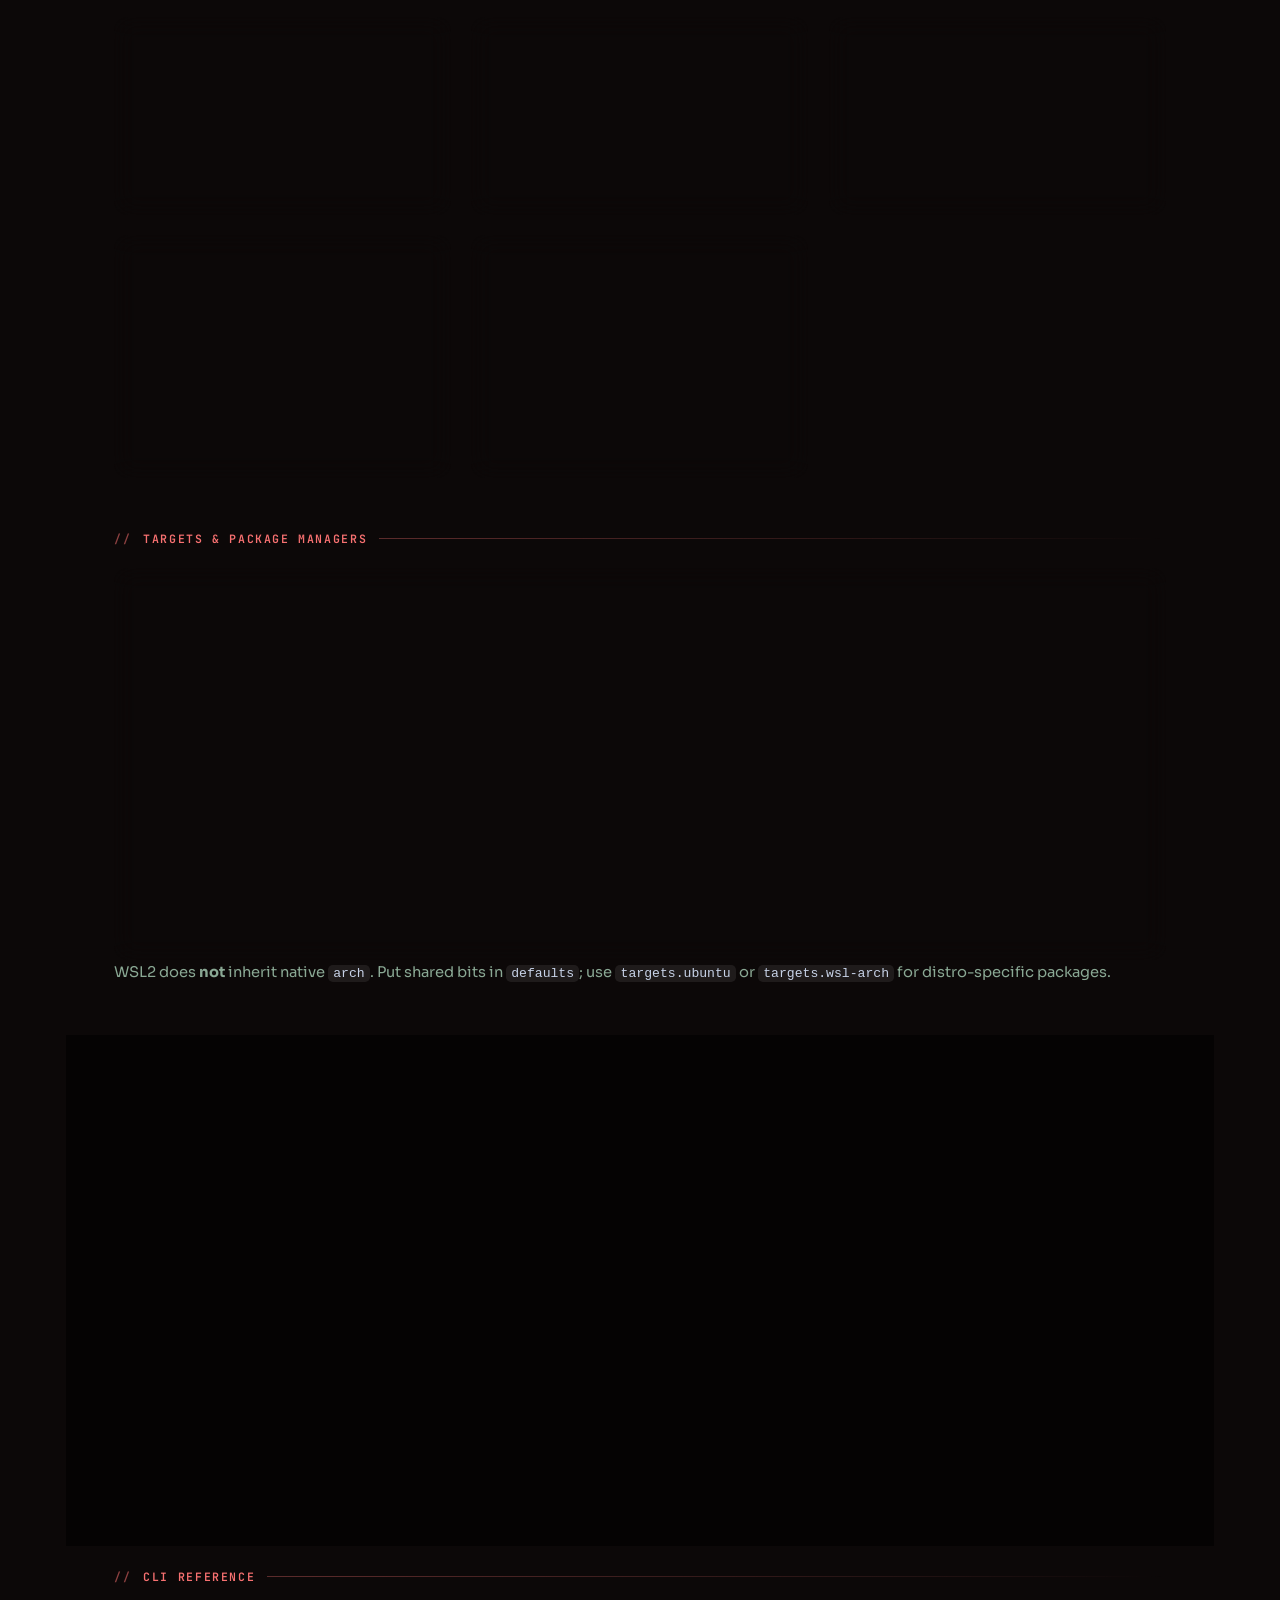
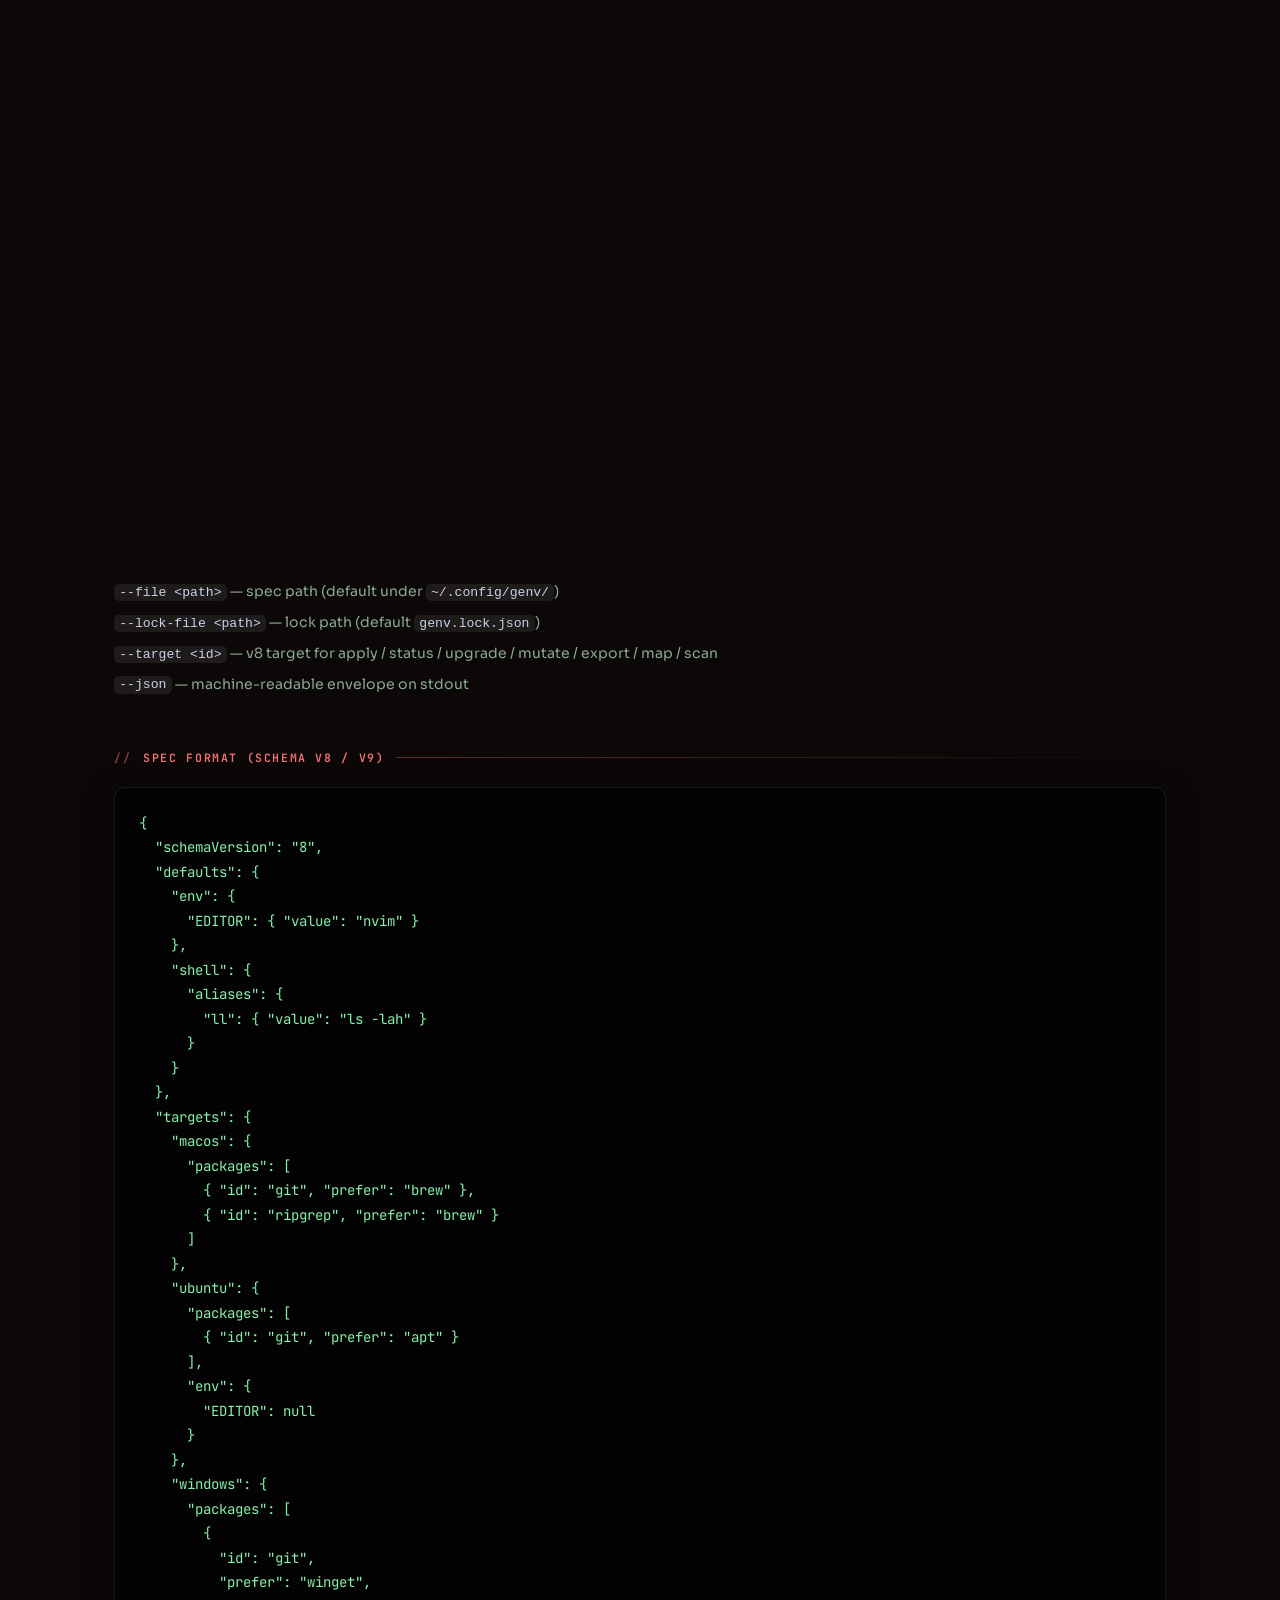
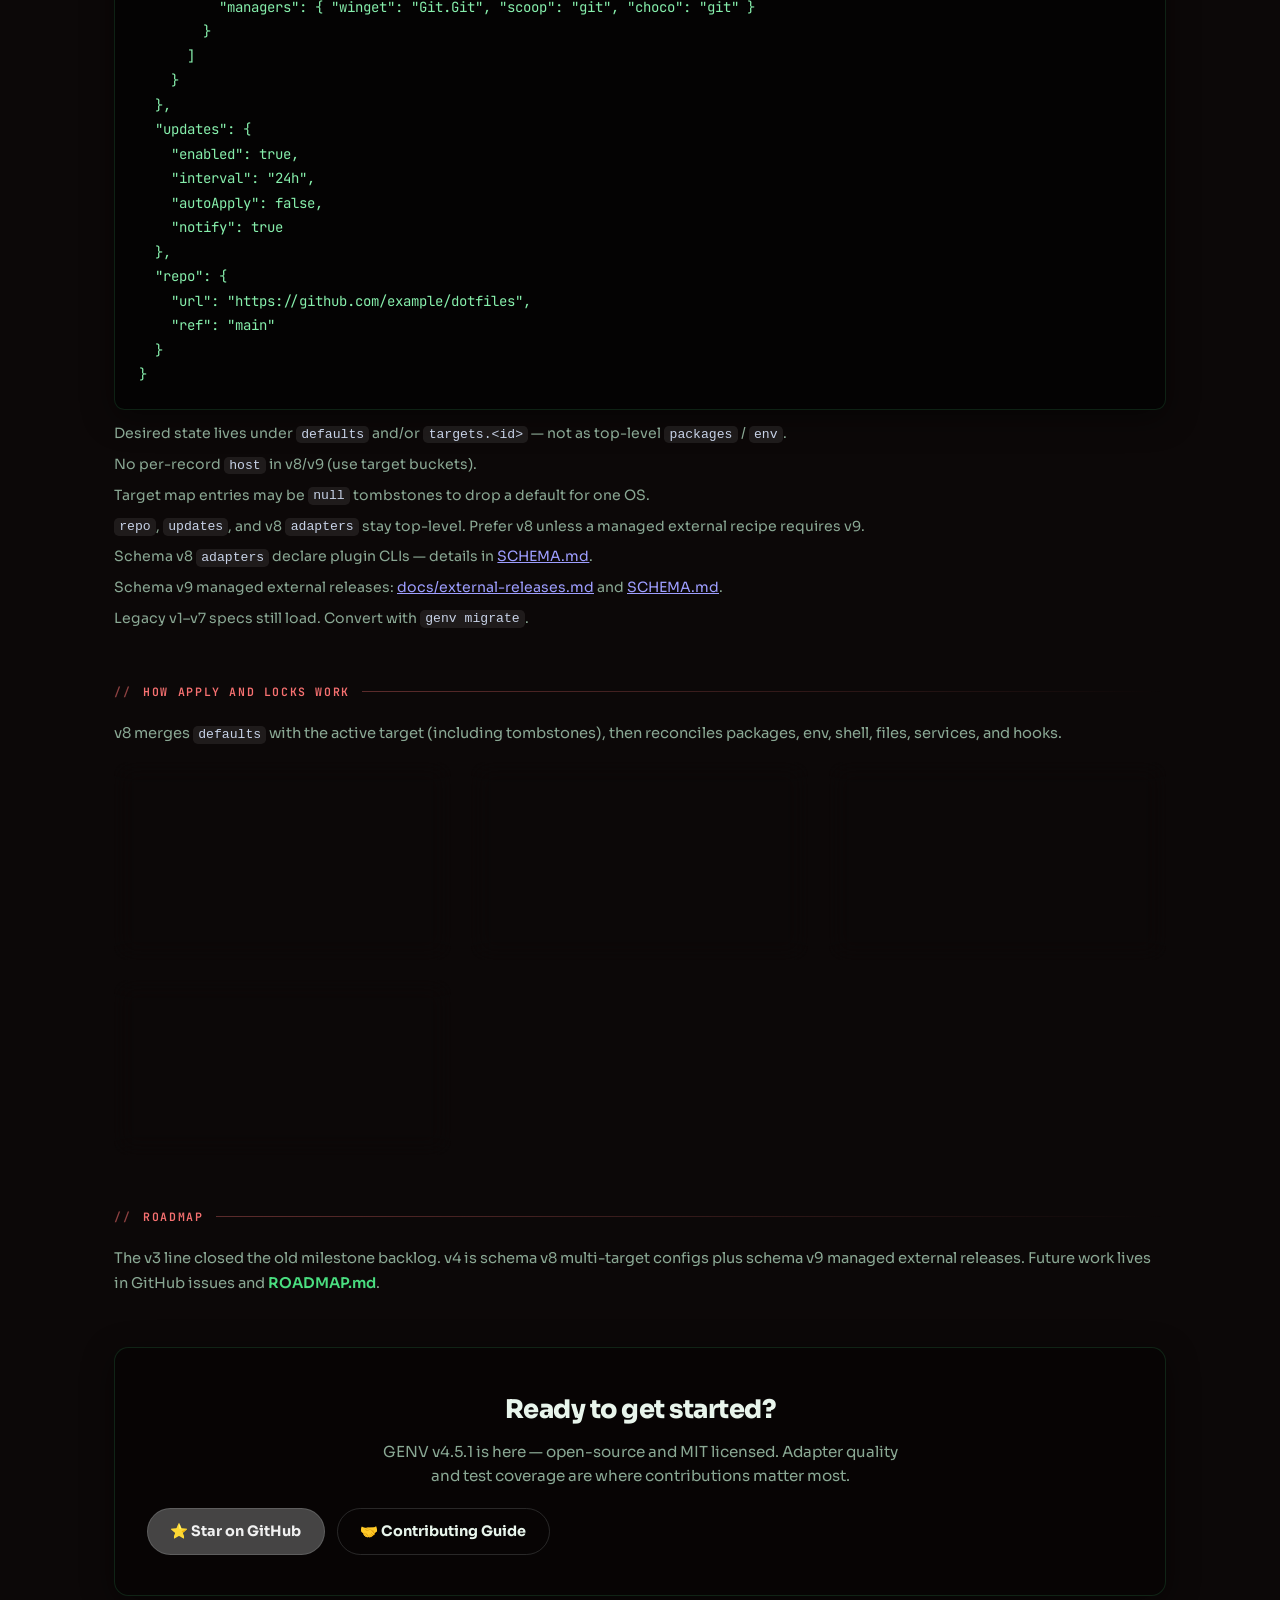
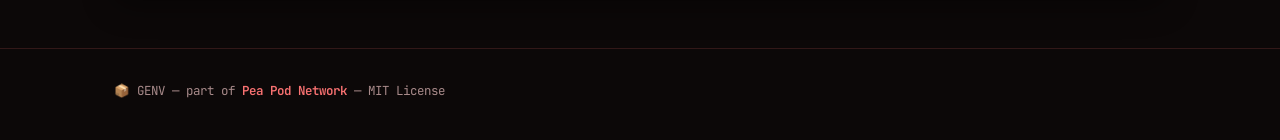
==== commit c9d40937: "feat: add PeaProxy project page Document tagged v0.1.0 (CLI + localhost UI, API keys + free/local) a" ====
--- a/genv/index.html
+++ b/genv/index.html
@@ -79,6 +79,12 @@
           <a class="side-menu-link" href="/public-terminal">
             <span class="side-menu-icon" aria-hidden="true">💹</span>
             <span>Public Terminal</span>
+          </a>
+        </li>
+        <li>
+          <a class="side-menu-link" href="/peaproxy">
+            <span class="side-menu-icon" aria-hidden="true">🔀</span>
+            <span>PeaProxy</span>
           </a>
         </li>
         <li role="presentation">
--- a/css/styles.css
+++ b/css/styles.css
@@ -65,6 +65,24 @@
   --theme-color: #60a5fa;
 }
 
+[data-theme="peaproxy"] {
+  --bg: #070c0c;
+  --bg-elevated: #0c1414;
+  --surface: #101a1a;
+  --surface-2: #152222;
+  --border: rgba(45, 212, 191, 0.16);
+  --border-strong: rgba(45, 212, 191, 0.34);
+  --text: #e8f5f3;
+  --text-muted: #8aa8a4;
+  --accent: #2dd4bf;
+  --accent-hover: #5eead4;
+  --accent-dim: rgba(45, 212, 191, 0.12);
+  --accent-glow: rgba(45, 212, 191, 0.28);
+  --shadow-hover: 0 12px 40px rgba(45, 212, 191, 0.12);
+  --grid-color: rgba(45, 212, 191, 0.05);
+  --theme-color: #2dd4bf;
+}
+
 *,
 *::before,
 *::after {
